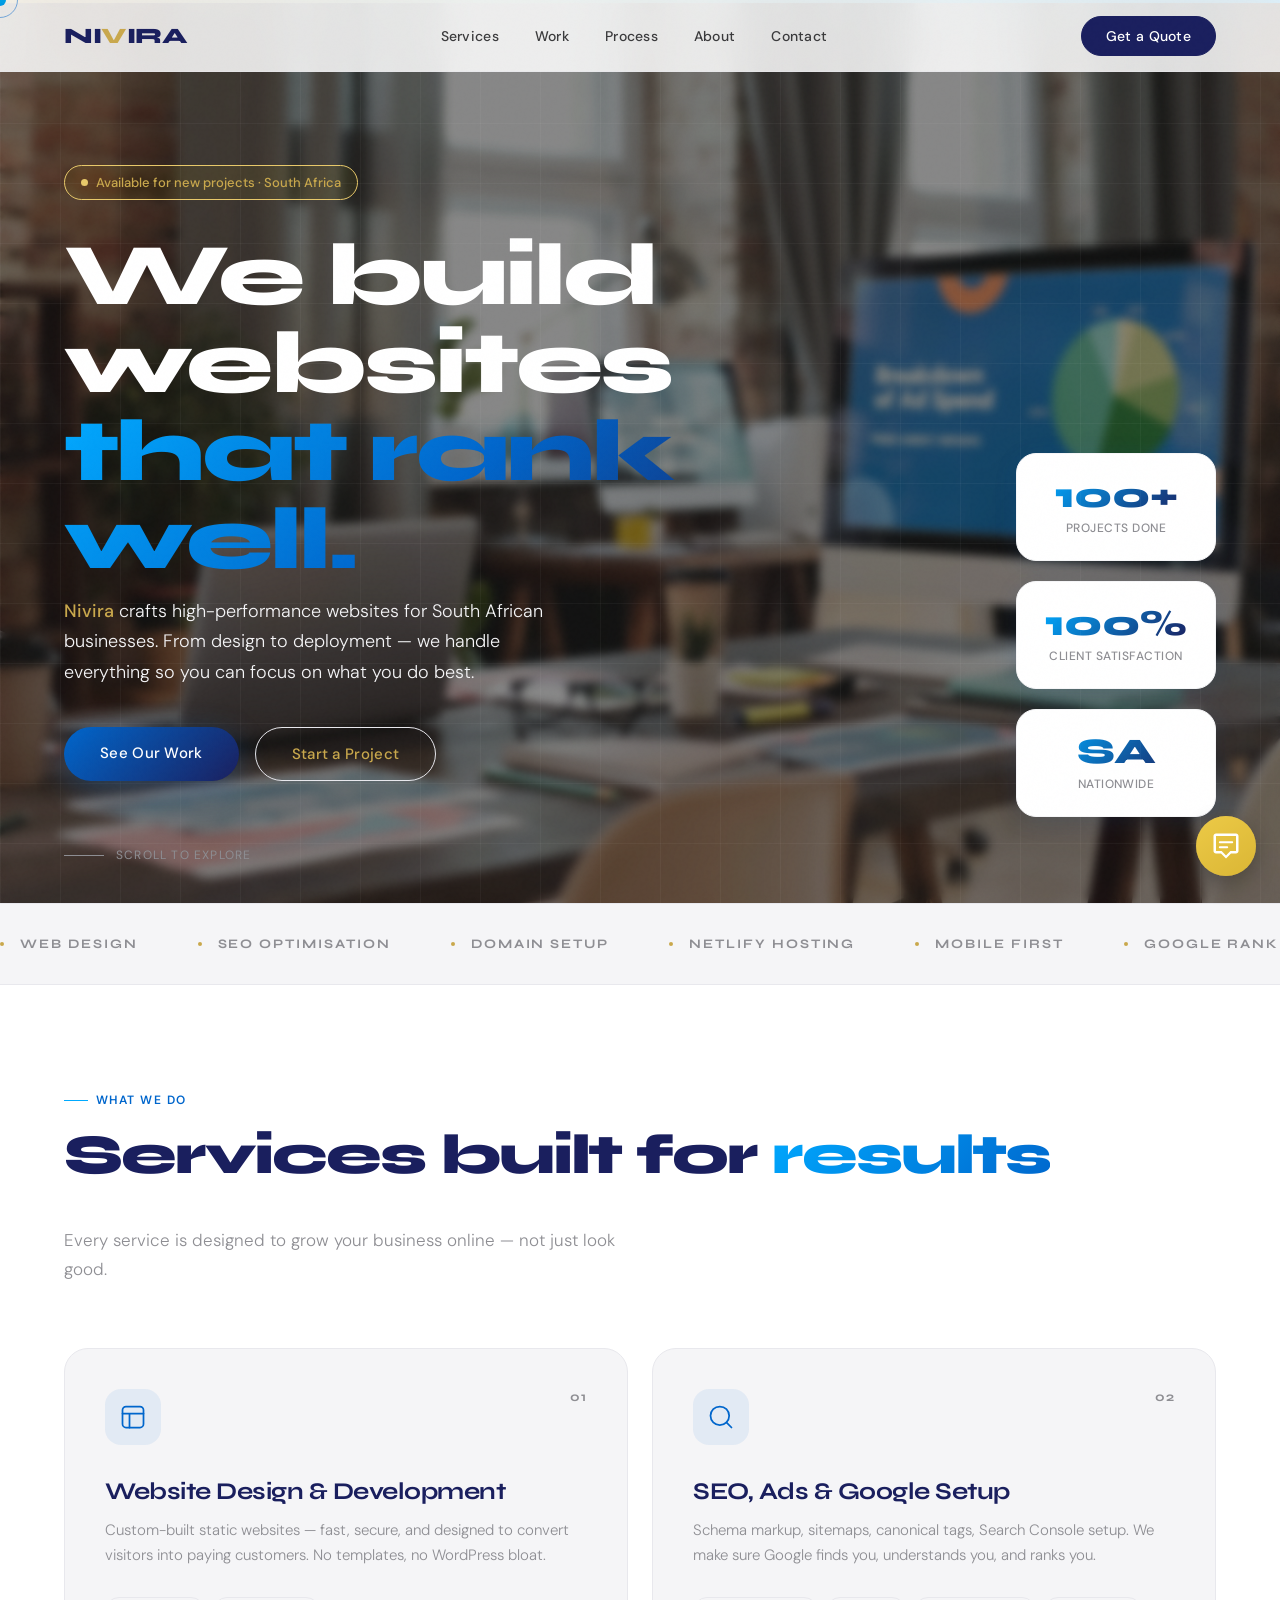
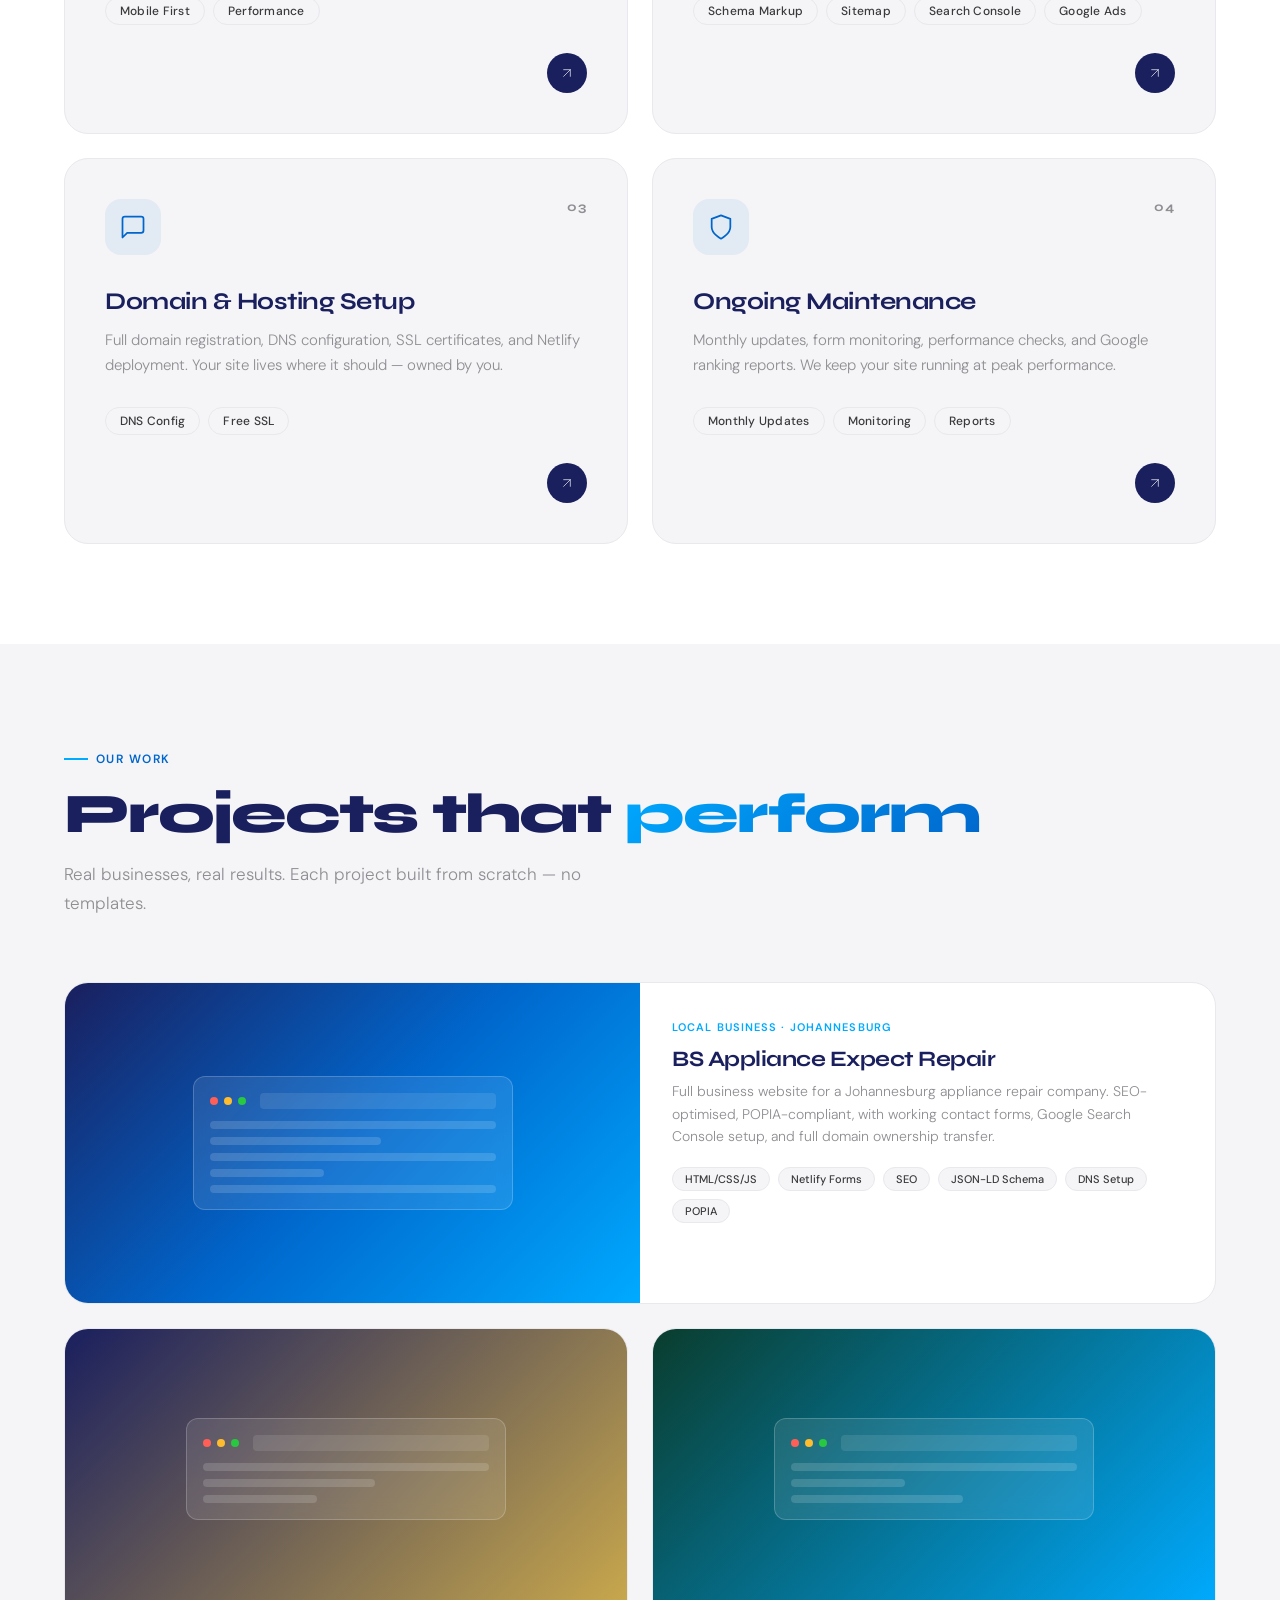
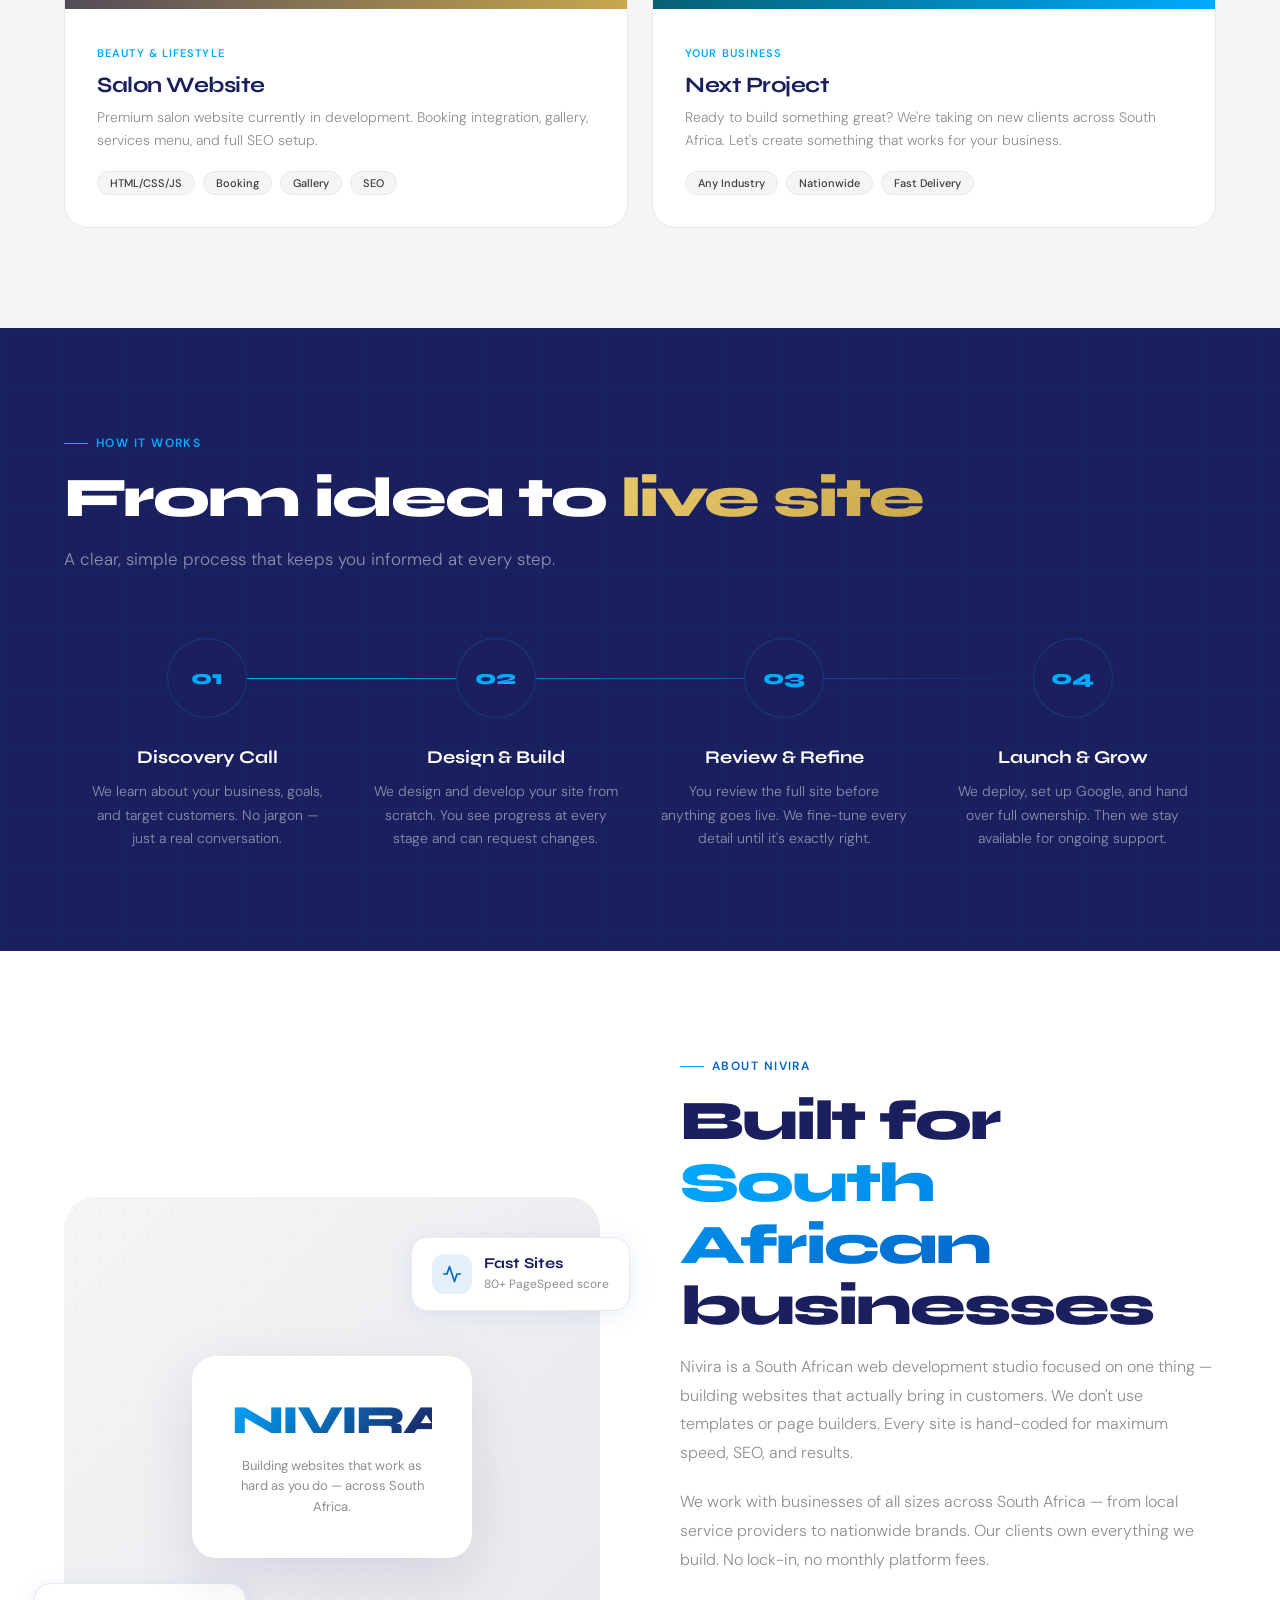
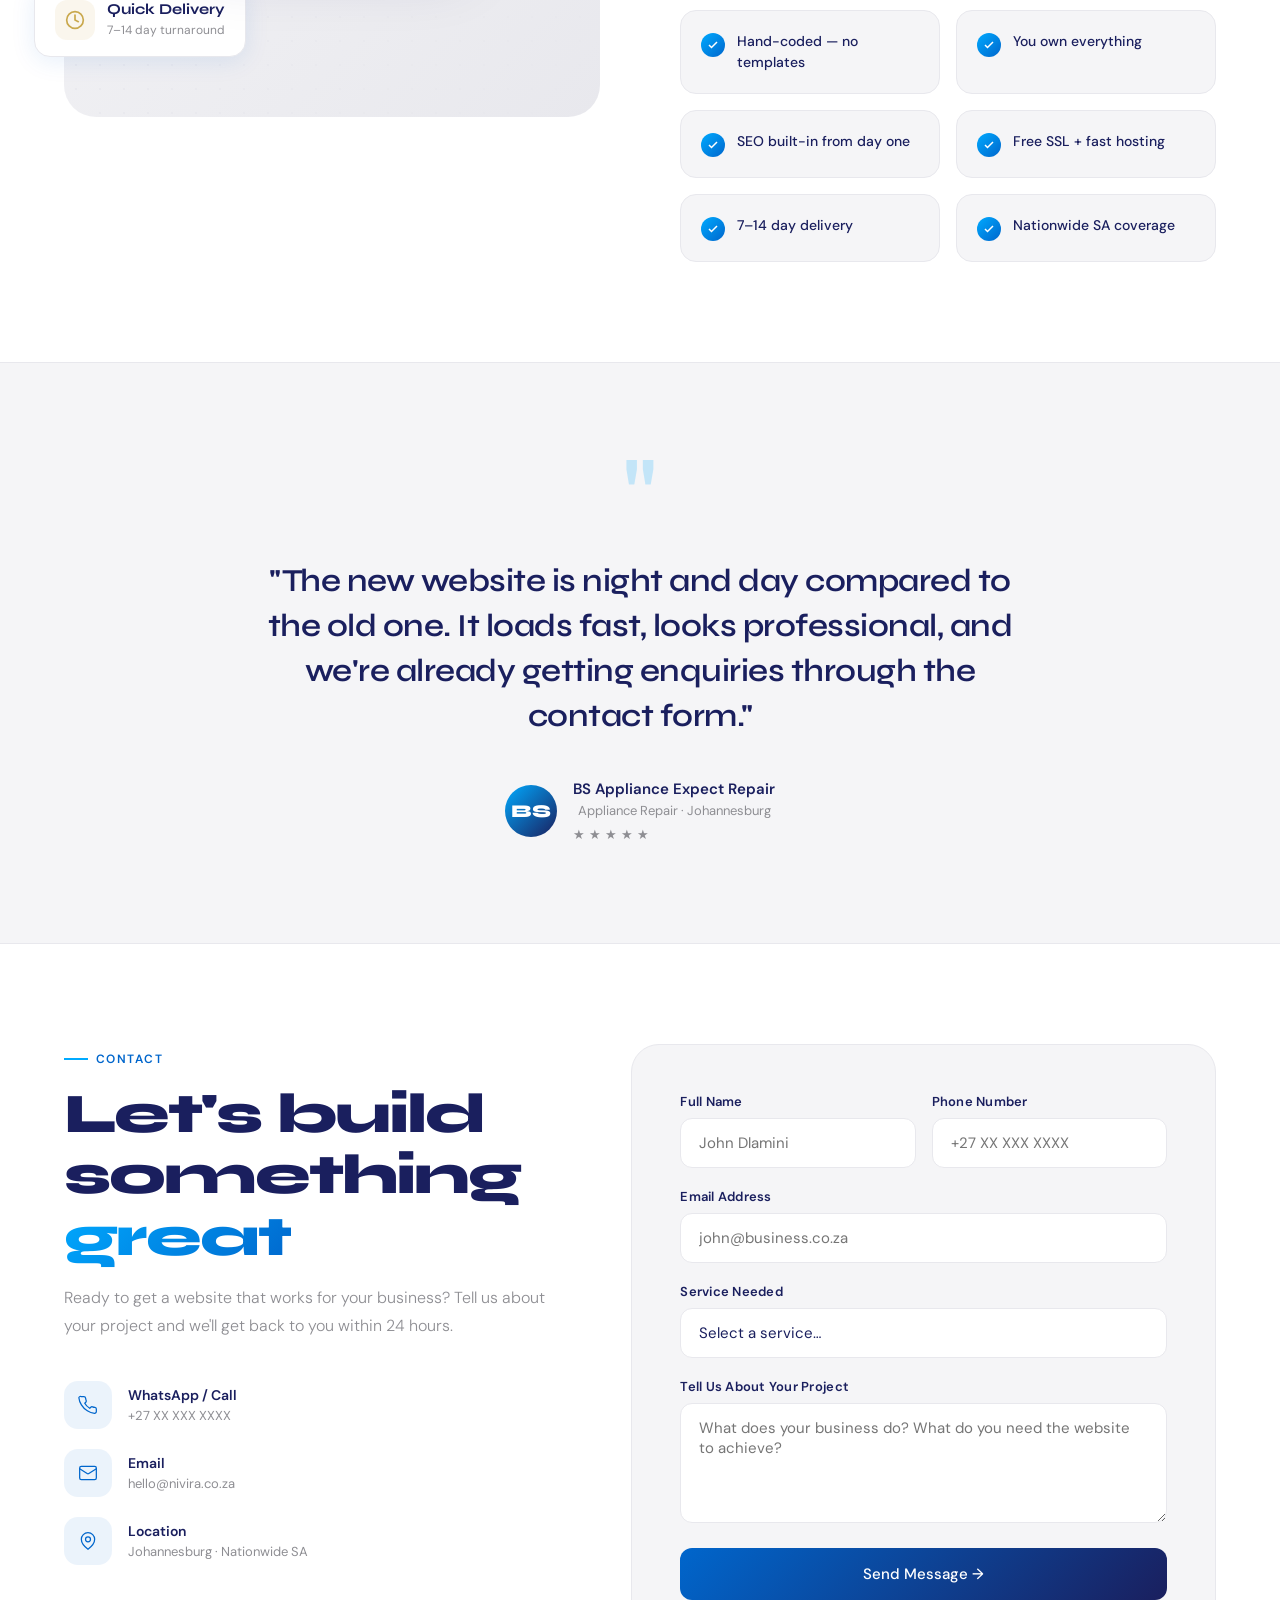
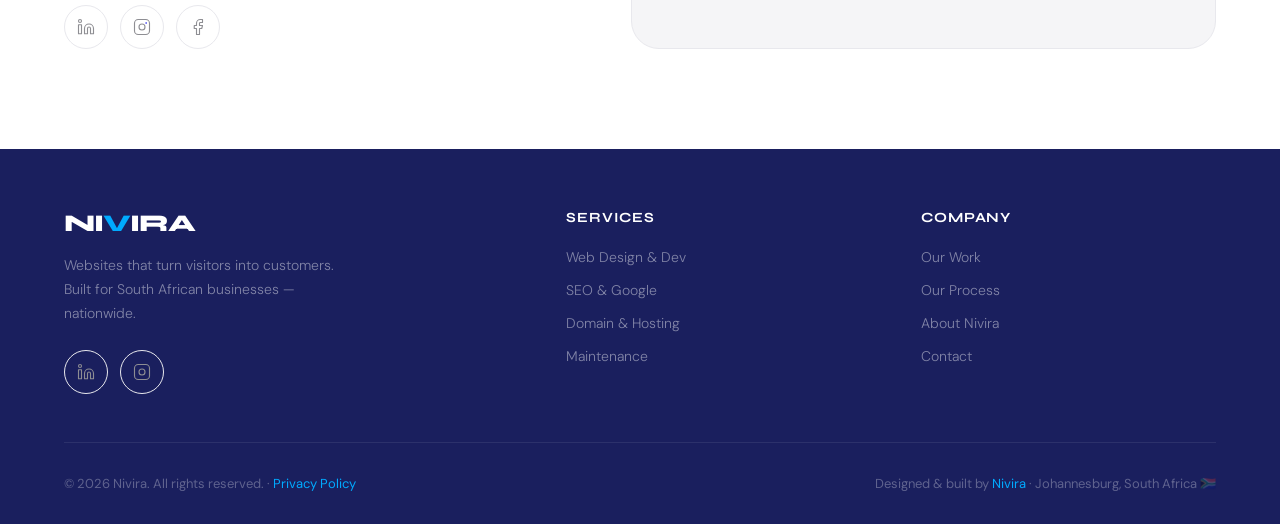
==== index.html @ 15f0e9cd "Add files via upload" ====
<!DOCTYPE html>
<html lang="en">
<head>
<meta charset="UTF-8">
<meta name="viewport" content="width=device-width, initial-scale=1.0">
<title>Nivira | Websites That Turn Visitors into Customers</title>
<meta name="description" content="Nivira builds high-performance websites for South African businesses. SEO, hosting, design and development nationwide.">
<link rel="preconnect" href="https://fonts.googleapis.com">
<link rel="preconnect" href="https://fonts.gstatic.com" crossorigin>
<link href="https://fonts.googleapis.com/css2?family=Syne:wght@400;500;600;700;800&family=DM+Sans:ital,opsz,wght@0,9..40,300;0,9..40,400;0,9..40,500;1,9..40,300&display=swap" rel="stylesheet">
<link rel="stylesheet" href="style.css">
</head>
<body>

<!-- Custom Cursor -->
<div class="cursor" id="cursor"></div>
<div class="cursor-ring" id="cursorRing"></div>

<!-- Gold bar top -->
<div class="gold-bar"></div>

<!-- NAV -->
<nav id="navbar">
  <a href="#" class="nav-logo">NI<span>V</span>IRA</a>
  <ul class="nav-links" id="navLinks">
    <li><a href="#services">Services</a></li>
    <li><a href="#work">Work</a></li>
    <li><a href="#process">Process</a></li>
    <li><a href="#about">About</a></li>
    <li><a href="#contact">Contact</a></li>
  </ul>
  <a href="#contact" class="nav-cta">Get a Quote</a>
  <button class="hamburger" id="hamburger" aria-label="Menu">
    <span></span><span></span><span></span>
  </button>
</nav>

<!-- HERO -->
<section class="hero" id="home">
  <div class="hero-bg">
    <div class="hero-grid"></div>
    <div class="hero-orb orb1"></div>
    <div class="hero-orb orb2"></div>
    <div class="hero-orb orb3"></div>
  </div>
   <!-- Video Background -->
  <div class="hero-video">
    <video autoplay muted loop playsinline poster="images/pexels-mikael-blomkvist-6476580.jpg">
      <source src="images/6561186-uhd_3840_2160_25fps.mp4" type="video/mp4">
      <!-- Fallback image if video fails -->
      <img src="images/pexels-mikael-blomkvist-6476580.jpg" alt="Coding setup">
    </video>
    <div class="hero-overlay"></div>
  </div>
  
  <div class="hero-content">
    <div class="hero-badge">
      <span class="badge-dot"></span>
      Available for new projects · South Africa
    </div>
    <h1>
      We build websites
      <span class="line2" id="swapText">that convert.</span>
    </h1>
    <p>
      <strong>Nivira</strong> crafts high-performance websites for South African businesses.
      From design to deployment — we handle everything so you can focus on what you do best.
    </p>
    <div class="hero-btns">
      <a href="#work" class="btn-primary"><span>See Our Work</span></a>
      <a href="#contact" class="btn-outline">Start a Project</a>
    </div>
  </div>
  <div class="hero-stats">
    <div class="stat-card reveal">
      <div class="stat-num" data-target="100">0</div>
      <div class="stat-label">Projects Done</div>
    </div>
    <div class="stat-card reveal reveal-delay-1">
      <div class="stat-num" data-target="100">0%</div>
      <div class="stat-label">Client Satisfaction</div>
    </div>
    <div class="stat-card reveal reveal-delay-2">
      <div class="stat-num">SA</div>
      <div class="stat-label">Nationwide</div>
    </div>
  </div>
  <div class="scroll-indicator">
    <div class="scroll-line"></div>
    Scroll to explore
  </div>
</section>

<!-- MARQUEE -->
<div class="marquee-section">
  <div class="marquee-track" id="marqueeTrack">
    <div class="marquee-item"><span class="dot"></span> Web Design</div>
    <div class="marquee-item"><span class="dot"></span> SEO Optimisation</div>
    <div class="marquee-item"><span class="dot"></span> Domain Setup</div>
    <div class="marquee-item"><span class="dot"></span> Netlify Hosting</div>
    <div class="marquee-item"><span class="dot"></span> Mobile First</div>
    <div class="marquee-item"><span class="dot"></span> Google Rankings</div>
    <div class="marquee-item"><span class="dot"></span> Fast Delivery</div>
    <div class="marquee-item"><span class="dot"></span> Ongoing Support</div>
    <div class="marquee-item"><span class="dot"></span> Web Design</div>
    <div class="marquee-item"><span class="dot"></span> SEO Optimisation</div>
    <div class="marquee-item"><span class="dot"></span> Domain Setup</div>
    <div class="marquee-item"><span class="dot"></span> Netlify Hosting</div>
    <div class="marquee-item"><span class="dot"></span> Mobile First</div>
    <div class="marquee-item"><span class="dot"></span> Google Rankings</div>
    <div class="marquee-item"><span class="dot"></span> Fast Delivery</div>
    <div class="marquee-item"><span class="dot"></span> Ongoing Support</div>
  </div>
</div>

<!-- SERVICES -->
<section class="services" id="services">
  <div class="services-header">
    <div>
      <div class="section-label reveal">What We Do</div>
      <h2 class="section-title reveal reveal-delay-1">Services built for <span>results</span></h2>
    </div>
    <p class="section-sub reveal reveal-delay-2">Every service is designed to grow your business online — not just look good.</p>
  </div>
  <div class="services-grid">

    <div class="service-card reveal">
      <div class="service-card-inner">
        <div class="service-top">
          <div class="service-icon-wrap">
            <svg viewBox="0 0 24 24" fill="none" stroke="#0066cc" stroke-width="1.5" stroke-linecap="round" stroke-linejoin="round">
              <rect x="3" y="3" width="18" height="18" rx="3"/><path d="M3 9h18M9 21V9"/>
            </svg>
          </div>
          <span class="service-num">01</span>
        </div>
        <div class="service-title">Website Design & Development</div>
        <div class="service-desc">Custom-built static websites — fast, secure, and designed to convert visitors into paying customers. No templates, no WordPress bloat.</div>
        <div class="service-tags">
          <span>Mobile First</span><span>Performance</span>
        </div>
        <div class="service-arrow">
          <svg viewBox="0 0 24 24" fill="none" stroke-linecap="round" stroke-linejoin="round"><path d="M7 17L17 7M7 7h10v10"/></svg>
        </div>
      </div>
    </div>

    <div class="service-card reveal reveal-delay-1">
      <div class="service-card-inner">
        <div class="service-top">
          <div class="service-icon-wrap">
            <svg viewBox="0 0 24 24" fill="none" stroke="#0066cc" stroke-width="1.5" stroke-linecap="round" stroke-linejoin="round">
              <circle cx="11" cy="11" r="8"/><path d="m21 21-4.35-4.35"/>
            </svg>
          </div>
          <span class="service-num">02</span>
        </div>
        <div class="service-title">SEO, Ads & Google Setup</div>
        <div class="service-desc">Schema markup, sitemaps, canonical tags, Search Console setup. We make sure Google finds you, understands you, and ranks you.</div>
        <div class="service-tags">
          <span>Schema Markup</span><span>Sitemap</span><span>Search Console</span><span>Google Ads</span>
        </div>
        <div class="service-arrow">
          <svg viewBox="0 0 24 24" fill="none" stroke-linecap="round" stroke-linejoin="round"><path d="M7 17L17 7M7 7h10v10"/></svg>
        </div>
      </div>
    </div>

    <div class="service-card reveal reveal-delay-2">
      <div class="service-card-inner">
        <div class="service-top">
          <div class="service-icon-wrap">
            <svg viewBox="0 0 24 24" fill="none" stroke="#0066cc" stroke-width="1.5" stroke-linecap="round" stroke-linejoin="round">
              <path d="M21 15a2 2 0 0 1-2 2H7l-4 4V5a2 2 0 0 1 2-2h14a2 2 0 0 1 2 2z"/>
            </svg>
          </div>
          <span class="service-num">03</span>
        </div>
        <div class="service-title">Domain & Hosting Setup</div>
        <div class="service-desc">Full domain registration, DNS configuration, SSL certificates, and Netlify deployment. Your site lives where it should — owned by you.</div>
        <div class="service-tags">
          <span>DNS Config</span><span>Free SSL</span>
        </div>
        <div class="service-arrow">
          <svg viewBox="0 0 24 24" fill="none" stroke-linecap="round" stroke-linejoin="round"><path d="M7 17L17 7M7 7h10v10"/></svg>
        </div>
      </div>
    </div>

    <div class="service-card reveal reveal-delay-3">
      <div class="service-card-inner">
        <div class="service-top">
          <div class="service-icon-wrap">
            <svg viewBox="0 0 24 24" fill="none" stroke="#0066cc" stroke-width="1.5" stroke-linecap="round" stroke-linejoin="round">
              <path d="M12 22s8-4 8-10V5l-8-3-8 3v7c0 6 8 10 8 10z"/>
            </svg>
          </div>
          <span class="service-num">04</span>
        </div>
        <div class="service-title">Ongoing Maintenance</div>
        <div class="service-desc">Monthly updates, form monitoring, performance checks, and Google ranking reports. We keep your site running at peak performance.</div>
        <div class="service-tags">
          <span>Monthly Updates</span><span>Monitoring</span><span>Reports</span>
        </div>
        <div class="service-arrow">
          <svg viewBox="0 0 24 24" fill="none" stroke-linecap="round" stroke-linejoin="round"><path d="M7 17L17 7M7 7h10v10"/></svg>
        </div>
      </div>
    </div>

  </div>
</section>

<!-- WORK -->
<section class="work" id="work">
  <div class="work-header">
    <div class="section-label reveal">Our Work</div>
    <h2 class="section-title reveal reveal-delay-1">Projects that <span>perform</span></h2>
    <p class="section-sub reveal reveal-delay-2">Real businesses, real results. Each project built from scratch — no templates.</p>
  </div>
  <div class="projects-grid">

    <div class="project-card featured reveal">
      <div class="project-img">
        <div class="project-mockup">
          <div class="mockup-bar">
            <div class="mockup-dot"></div>
            <div class="mockup-dot"></div>
            <div class="mockup-dot"></div>
            <div class="mockup-url"></div>
          </div>
          <div class="mockup-lines">
            <div class="mockup-line"></div>
            <div class="mockup-line short"></div>
            <div class="mockup-line"></div>
            <div class="mockup-line shorter"></div>
            <div class="mockup-line"></div>
          </div>
        </div>
        <div class="project-overlay">
          <a href="https://www.bsapplianceexpectrepairs.co.za" target="_blank" class="overlay-link">
            View Live Site →
          </a>
        </div>
      </div>
      <div class="project-info">
        <div class="project-tag">Local Business · Johannesburg</div>
        <div class="project-title">BS Appliance Expect Repair</div>
        <div class="project-desc">Full business website for a Johannesburg appliance repair company. SEO-optimised, POPIA-compliant, with working contact forms, Google Search Console setup, and full domain ownership transfer.</div>
        <div class="project-tech">
          <span class="tech-tag">HTML/CSS/JS</span>
          <span class="tech-tag">Netlify Forms</span>
          <span class="tech-tag">SEO</span>
          <span class="tech-tag">JSON-LD Schema</span>
          <span class="tech-tag">DNS Setup</span>
          <span class="tech-tag">POPIA</span>
        </div>
      </div>
    </div>

    <div class="project-card reveal reveal-delay-1">
      <div class="project-img" style="background:linear-gradient(135deg,#1a1f5e 0%,#c9a84c 100%);">
        <div class="project-mockup">
          <div class="mockup-bar">
            <div class="mockup-dot"></div><div class="mockup-dot"></div><div class="mockup-dot"></div>
            <div class="mockup-url"></div>
          </div>
          <div class="mockup-lines">
            <div class="mockup-line"></div>
            <div class="mockup-line short"></div>
            <div class="mockup-line shorter"></div>
          </div>
        </div>
        <div class="project-overlay">
          <a href="#contact" class="overlay-link">Coming Soon →</a>
        </div>
      </div>
      <div class="project-info">
        <div class="project-tag">Beauty & Lifestyle</div>
        <div class="project-title">Salon Website</div>
        <div class="project-desc">Premium salon website currently in development. Booking integration, gallery, services menu, and full SEO setup.</div>
        <div class="project-tech">
          <span class="tech-tag">HTML/CSS/JS</span>
          <span class="tech-tag">Booking</span>
          <span class="tech-tag">Gallery</span>
          <span class="tech-tag">SEO</span>
        </div>
      </div>
    </div>

    <div class="project-card reveal reveal-delay-2">
      <div class="project-img" style="background:linear-gradient(135deg,#0a3d2e 0%,#00aaff 100%);">
        <div class="project-mockup">
          <div class="mockup-bar">
            <div class="mockup-dot"></div><div class="mockup-dot"></div><div class="mockup-dot"></div>
            <div class="mockup-url"></div>
          </div>
          <div class="mockup-lines">
            <div class="mockup-line"></div>
            <div class="mockup-line shorter"></div>
            <div class="mockup-line short"></div>
          </div>
        </div>
        <div class="project-overlay">
          <a href="#contact" class="overlay-link">Your Project Here →</a>
        </div>
      </div>
      <div class="project-info">
        <div class="project-tag">Your Business</div>
        <div class="project-title">Next Project</div>
        <div class="project-desc">Ready to build something great? We're taking on new clients across South Africa. Let's create something that works for your business.</div>
        <div class="project-tech">
          <span class="tech-tag">Any Industry</span>
          <span class="tech-tag">Nationwide</span>
          <span class="tech-tag">Fast Delivery</span>
        </div>
      </div>
    </div>

  </div>
</section>

<!-- PROCESS -->
<section class="process" id="process">
  <div class="process-header">
    <div class="section-label reveal">How It Works</div>
    <h2 class="section-title reveal reveal-delay-1">From idea to <span>live site</span></h2>
    <p class="section-sub reveal reveal-delay-2">A clear, simple process that keeps you informed at every step.</p>
  </div>
  <div class="process-steps">
    <div class="step reveal">
      <div class="step-num-wrap"><div class="step-num">01</div></div>
      <div class="step-title">Discovery Call</div>
      <div class="step-desc">We learn about your business, goals, and target customers. No jargon — just a real conversation.</div>
    </div>
    <div class="step reveal reveal-delay-1">
      <div class="step-num-wrap"><div class="step-num">02</div></div>
      <div class="step-title">Design & Build</div>
      <div class="step-desc">We design and develop your site from scratch. You see progress at every stage and can request changes.</div>
    </div>
    <div class="step reveal reveal-delay-2">
      <div class="step-num-wrap"><div class="step-num">03</div></div>
      <div class="step-title">Review & Refine</div>
      <div class="step-desc">You review the full site before anything goes live. We fine-tune every detail until it's exactly right.</div>
    </div>
    <div class="step reveal reveal-delay-3">
      <div class="step-num-wrap"><div class="step-num">04</div></div>
      <div class="step-title">Launch & Grow</div>
      <div class="step-desc">We deploy, set up Google, and hand over full ownership. Then we stay available for ongoing support.</div>
    </div>
  </div>
</section>

<!-- ABOUT -->
<section class="about" id="about">
  <div class="about-grid">
    <div class="about-visual reveal">
      <div class="about-img-wrap">
        <div class="about-pattern"></div>
        <div class="about-center-card">
          <div class="about-logo-display">NI<span style="color:var(--cyan)">V</span>IRA</div>
          <p>Building websites that work as hard as you do — across South Africa.</p>
        </div>
      </div>
      <div class="about-float-badge badge-top">
        <div class="badge-icon blue">
          <svg width="20" height="20" viewBox="0 0 24 24" fill="none" stroke="#0066cc" stroke-width="2" stroke-linecap="round" stroke-linejoin="round"><polyline points="22 12 18 12 15 21 9 3 6 12 2 12"/></svg>
        </div>
        <div class="badge-text">
          <strong>Fast Sites</strong>
          <span>80+ PageSpeed score</span>
        </div>
      </div>
      <div class="about-float-badge badge-bottom">
        <div class="badge-icon gold">
          <svg width="20" height="20" viewBox="0 0 24 24" fill="none" stroke="#c9a84c" stroke-width="2" stroke-linecap="round" stroke-linejoin="round"><circle cx="12" cy="12" r="10"/><polyline points="12 6 12 12 16 14"/></svg>
        </div>
        <div class="badge-text">
          <strong>Quick Delivery</strong>
          <span>7–14 day turnaround</span>
        </div>
      </div>
    </div>
    <div class="about-content">
      <div class="section-label reveal">About Nivira</div>
      <h2 class="section-title reveal reveal-delay-1">Built for <span>South African</span> businesses</h2>
      <p class="reveal reveal-delay-2">Nivira is a South African web development studio focused on one thing — building websites that actually bring in customers. We don't use templates or page builders. Every site is hand-coded for maximum speed, SEO, and results.</p>
      <p class="reveal reveal-delay-2">We work with businesses of all sizes across South Africa — from local service providers to nationwide brands. Our clients own everything we build. No lock-in, no monthly platform fees.</p>
      <div class="about-values reveal reveal-delay-3">
        <div class="value-item">
          <div class="value-check"><svg viewBox="0 0 24 24" fill="none"><polyline points="20 6 9 17 4 12"/></svg></div>
          <div class="value-text">Hand-coded — no templates</div>
        </div>
        <div class="value-item">
          <div class="value-check"><svg viewBox="0 0 24 24" fill="none"><polyline points="20 6 9 17 4 12"/></svg></div>
          <div class="value-text">You own everything</div>
        </div>
        <div class="value-item">
          <div class="value-check"><svg viewBox="0 0 24 24" fill="none"><polyline points="20 6 9 17 4 12"/></svg></div>
          <div class="value-text">SEO built-in from day one</div>
        </div>
        <div class="value-item">
          <div class="value-check"><svg viewBox="0 0 24 24" fill="none"><polyline points="20 6 9 17 4 12"/></svg></div>
          <div class="value-text">Free SSL + fast hosting</div>
        </div>
        <div class="value-item">
          <div class="value-check"><svg viewBox="0 0 24 24" fill="none"><polyline points="20 6 9 17 4 12"/></svg></div>
          <div class="value-text">7–14 day delivery</div>
        </div>
        <div class="value-item">
          <div class="value-check"><svg viewBox="0 0 24 24" fill="none"><polyline points="20 6 9 17 4 12"/></svg></div>
          <div class="value-text">Nationwide SA coverage</div>
        </div>
      </div>
    </div>
  </div>
</section>

<!-- TESTIMONIAL -->
<section class="testimonial">
  <div class="testi-inner reveal">
    <span class="quote-mark">"</span>
    <p class="testi-text">"The new website is night and day compared to the old one. It loads fast, looks professional, and we're already getting enquiries through the contact form."</p>
    <div class="testi-author">
      <div class="testi-avatar">BS</div>
      <div class="testi-info">
        <strong>BS Appliance Expect Repair</strong>
        <span>Appliance Repair · Johannesburg</span>
        <div class="testi-stars">
          <span class="star">★</span><span class="star">★</span><span class="star">★</span><span class="star">★</span><span class="star">★</span>
        </div>
      </div>
    </div>
  </div>
</section>

<!-- CONTACT -->
<section class="contact" id="contact">
  <div class="contact-grid">
    <div class="contact-info">
      <div class="section-label reveal">Contact</div>
      <h2 class="section-title reveal reveal-delay-1">Let's build something <span>great</span></h2>
      <p class="reveal reveal-delay-2">Ready to get a website that works for your business? Tell us about your project and we'll get back to you within 24 hours.</p>
      <div class="contact-items reveal reveal-delay-3">
        <div class="contact-item">
          <div class="contact-icon">
            <svg viewBox="0 0 24 24" fill="none" stroke-width="1.5" stroke-linecap="round" stroke-linejoin="round"><path d="M22 16.92v3a2 2 0 0 1-2.18 2 19.79 19.79 0 0 1-8.63-3.07A19.5 19.5 0 0 1 4.11 11.9a19.79 19.79 0 0 1-3.07-8.67A2 2 0 0 1 4.11 2h3a2 2 0 0 1 2 1.72c.127.96.361 1.903.7 2.81a2 2 0 0 1-.45 2.11L8.09 9.91a16 16 0 0 0 6 6l1.27-1.27a2 2 0 0 1 2.11-.45c.907.339 1.85.573 2.81.7A2 2 0 0 1 22 16.92z"/></svg>
          </div>
          <div class="contact-item-text">
            <strong>WhatsApp / Call</strong>
            <span>+27 XX XXX XXXX</span>
          </div>
        </div>
        <div class="contact-item">
          <div class="contact-icon">
            <svg viewBox="0 0 24 24" fill="none" stroke-width="1.5" stroke-linecap="round" stroke-linejoin="round"><rect x="2" y="4" width="20" height="16" rx="2"/><path d="m22 7-8.97 5.7a1.94 1.94 0 0 1-2.06 0L2 7"/></svg>
          </div>
          <div class="contact-item-text">
            <strong>Email</strong>
            <span>hello@nivira.co.za</span>
          </div>
        </div>
        <div class="contact-item">
          <div class="contact-icon">
            <svg viewBox="0 0 24 24" fill="none" stroke-width="1.5" stroke-linecap="round" stroke-linejoin="round"><path d="M20 10c0 6-8 12-8 12s-8-6-8-12a8 8 0 0 1 16 0Z"/><circle cx="12" cy="10" r="3"/></svg>
          </div>
          <div class="contact-item-text">
            <strong>Location</strong>
            <span>Johannesburg · Nationwide SA</span>
          </div>
        </div>
      </div>
      <div class="social-row reveal reveal-delay-4">
        <a href="#" class="social-btn" aria-label="LinkedIn">
          <svg viewBox="0 0 24 24" fill="none" stroke-width="1.5" stroke-linecap="round" stroke-linejoin="round"><path d="M16 8a6 6 0 0 1 6 6v7h-4v-7a2 2 0 0 0-2-2 2 2 0 0 0-2 2v7h-4v-7a6 6 0 0 1 6-6z"/><rect x="2" y="9" width="4" height="12"/><circle cx="4" cy="4" r="2"/></svg>
        </a>
        <a href="#" class="social-btn" aria-label="Instagram">
          <svg viewBox="0 0 24 24" fill="none" stroke-width="1.5" stroke-linecap="round" stroke-linejoin="round"><rect x="2" y="2" width="20" height="20" rx="5"/><circle cx="12" cy="12" r="4"/><circle cx="17.5" cy="6.5" r="1" fill="currentColor" stroke="none"/></svg>
        </a>
        <a href="#" class="social-btn" aria-label="Facebook">
          <svg viewBox="0 0 24 24" fill="none" stroke-width="1.5" stroke-linecap="round" stroke-linejoin="round"><path d="M18 2h-3a5 5 0 0 0-5 5v3H7v4h3v8h4v-8h3l1-4h-4V7a1 1 0 0 1 1-1h3z"/></svg>
        </a>
      </div>
    </div>
    <div class="reveal reveal-delay-2">
      <div class="contact-form-wrap">
        <form id="contactForm" name="contactForm" method="POST" data-netlify="true" netlify-honeypot="bot-field" netlify>
          <input type="hidden" name="form-name" value="contactForm">
          <p style="display:none"><label>Don't fill: <input name="bot-field"></label></p>
          <div class="form-row">
            <div class="form-group">
              <label>Full Name</label>
              <input type="text" name="name" placeholder="John Dlamini" required>
            </div>
            <div class="form-group">
              <label>Phone Number</label>
              <input type="tel" name="phone" placeholder="+27 XX XXX XXXX" required>
            </div>
          </div>
          <div class="form-group">
            <label>Email Address</label>
            <input type="email" name="email" placeholder="john@business.co.za" required>
          </div>
          <div class="form-group">
            <label>Service Needed</label>
            <select name="service" required>
              <option value="" disabled selected>Select a service…</option>
              <option>Website Design & Development</option>
              <option>SEO & Google Setup</option>
              <option>Domain & Hosting Setup</option>
              <option>Ongoing Maintenance</option>
              <option>Full Package (All of the above)</option>
            </select>
          </div>
          <div class="form-group">
            <label>Tell Us About Your Project</label>
            <textarea name="message" placeholder="What does your business do? What do you need the website to achieve?" required></textarea>
          </div>
          <button type="submit" class="form-submit"><span>Send Message →</span></button>
        </form>
        <div class="form-success" id="formSuccess">
          <svg viewBox="0 0 24 24" fill="none" stroke-width="1.5" stroke-linecap="round" stroke-linejoin="round"><path d="M22 11.08V12a10 10 0 1 1-5.93-9.14"/><polyline points="22 4 12 14.01 9 11.01"/></svg>
          <h4>Message Sent!</h4>
          <p>We'll get back to you within 24 hours.</p>
        </div>
      </div>
    </div>
  </div>
</section>

<!-- FOOTER -->
<footer>
  <div class="footer-top">
    <div class="footer-brand">
      <span class="logo-text">NI<span>V</span>IRA</span>
      <p>Websites that turn visitors into customers. Built for South African businesses — nationwide.</p>
      <div class="social-row">
        <a href="#" class="social-btn" aria-label="LinkedIn">
          <svg viewBox="0 0 24 24" fill="none" stroke-width="1.5" stroke-linecap="round" stroke-linejoin="round"><path d="M16 8a6 6 0 0 1 6 6v7h-4v-7a2 2 0 0 0-2-2 2 2 0 0 0-2 2v7h-4v-7a6 6 0 0 1 6-6z"/><rect x="2" y="9" width="4" height="12"/><circle cx="4" cy="4" r="2"/></svg>
        </a>
        <a href="#" class="social-btn" aria-label="Instagram">
          <svg viewBox="0 0 24 24" fill="none" stroke-width="1.5" stroke-linecap="round" stroke-linejoin="round"><rect x="2" y="2" width="20" height="20" rx="5"/><circle cx="12" cy="12" r="4"/></svg>
        </a>
      </div>
    </div>
    <div class="footer-links">
      <h4>Services</h4>
      <ul>
        <li><a href="#services">Web Design & Dev</a></li>
        <li><a href="#services">SEO & Google</a></li>
        <li><a href="#services">Domain & Hosting</a></li>
        <li><a href="#services">Maintenance</a></li>
      </ul>
    </div>
    <div class="footer-links">
      <h4>Company</h4>
      <ul>
        <li><a href="#work">Our Work</a></li>
        <li><a href="#process">Our Process</a></li>
        <li><a href="#about">About Nivira</a></li>
        <li><a href="#contact">Contact</a></li>
      </ul>
    </div>
  </div>
  <div class="footer-bottom">
    <p>© 2026 Nivira. All rights reserved. · <a href="privacy-policy.html">Privacy Policy</a></p>
    <p>Designed & built by <a href="#">Nivira</a> · Johannesburg, South Africa 🇿🇦</p>
  </div>
</footer>

<!--WhatsApp Floating button--> 
 <!-- FLOATING CONTACT HUB (independent, clean) -->
    <div class="floating-contact-wrapper" id="floatingHub">
        <!-- Action menu: WhatsApp, Email, Call (like hamburger upward) -->
        <div class="contact-actions-menu" id="contactMenu">
            <!-- WhatsApp option -->
            <a href="https://wa.me/+27739530688?text=Hello!%20I%20need%20assistance%20please" 
               class="contact-action-btn whatsapp-item" 
               target="_blank" 
               rel="noopener noreferrer"
               id="whatsappBtn">
                <svg viewBox="0 0 24 24" width="22" height="22" fill="none">
                    <path d="M19.077 4.928C17.191 3.041 14.683 2 12.006 2 6.798 2 2.548 6.193 2.54 11.393c-.003 1.748.456 3.455 1.328 4.965L2.258 21.5l5.272-1.521c1.458.81 3.104 1.242 4.824 1.246h.004c5.202 0 9.458-4.195 9.466-9.396.004-2.51-.973-4.87-2.86-6.757l.113-.144zM12.052 19.92h-.003c-1.49 0-2.95-.403-4.216-1.163l-.302-.18-3.128.903.972-3.044-.177-.314c-.83-1.467-1.27-3.136-1.267-4.84.008-4.33 3.535-7.855 7.878-7.855 2.104 0 4.08.82 5.567 2.309 1.486 1.488 2.304 3.465 2.3 5.568-.008 4.33-3.536 7.857-7.874 7.857v-.001zm4.32-5.883c-.237-.12-1.398-.69-1.615-.77-.216-.078-.374-.12-.532.117-.158.237-.613.77-.752.928-.14.158-.278.178-.515.06-.237-.12-1.002-.37-1.91-1.182-.706-.63-1.183-1.408-1.322-1.647-.14-.238-.015-.367.105-.486.108-.108.237-.282.355-.423.118-.142.158-.237.237-.395.08-.158.04-.296-.02-.414-.06-.118-.532-1.283-.73-1.757-.192-.46-.387-.398-.532-.405-.138-.007-.296-.01-.454-.01-.158 0-.415.06-.632.296-.217.237-.83.81-.83 1.977 0 1.166.85 2.293.968 2.452.118.158 1.647 2.52 3.99 3.53 1.402.604 1.953.66 2.654.554.8-.12 1.617-.652 1.844-1.28.227-.63.227-1.17.158-1.28-.07-.112-.23-.178-.467-.298l-.023-.007z" fill="#25D366"/>
                </svg>
                <span>WhatsApp</span>
            </a>
            
            <!-- Email option -->
            <a href="mailto:bs.aerepair@gmail.com?subject=Support%20Inquiry%20via%20Contact%20Hub&body=Hi%2C%20I%27d%20like%20to%20get%20in%20touch%20regarding..." 
               class="contact-action-btn email-item" 
               id="emailBtn">
                <svg viewBox="0 0 24 24" width="22" height="22" fill="none">
                    <path d="M22 6C22 4.9 21.1 4 20 4H4C2.9 4 2 4.9 2 6V18C2 19.1 2.9 20 4 20H20C21.1 20 22 19.1 22 18V6ZM20 6L12 11L4 6H20ZM20 18H4V8L12 13L20 8V18Z" fill="#EA4335"/>
                </svg>
                <span>Email</span>
            </a>
            
            <!-- Phone Call option -->
            <a href="tel:+27739530688" 
               class="contact-action-btn call-item" 
               id="callBtn">
                <svg viewBox="0 0 24 24" width="22" height="22" fill="none">
                    <path d="M6.62 10.79C8.06 13.62 10.38 15.94 13.21 17.38L15.41 15.18C15.68 14.91 16.08 14.82 16.43 14.94C17.55 15.31 18.76 15.51 20 15.51C20.55 15.51 21 15.96 21 16.51V20C21 20.55 20.55 21 20 21C10.61 21 3 13.39 3 4C3 3.45 3.45 3 4 3H7.5C8.05 3 8.5 3.45 8.5 4C8.5 5.24 8.7 6.45 9.07 7.57C9.18 7.92 9.1 8.31 8.82 8.59L6.62 10.79Z" fill="#1e6fdf"/>
                </svg>
                <span>Call us</span>
            </a>
        </div>
        
        <!-- Main Floating Button (Contact Us trigger) -->
        <div class="main-contact-fab" id="mainFab">
            <div class="pulse-ring"></div>
            <svg viewBox="0 0 24 24" width="30" height="30" fill="white">
                <path d="M20 2H4c-1.1 0-2 .9-2 2v12c0 1.1.9 2 2 2h4l4 4 4-4h4c1.1 0 2-.9 2-2V4c0-1.1-.9-2-2-2zm0 14h-4.5L12 19.5 8.5 16H4V4h16v12z"/>
                <path d="M7 9h10M7 13h6" stroke="white" stroke-width="1.5" stroke-linecap="round"/>
            </svg>
            <span class="fab-hover-tip">Contact Us</span>
        </div>
    </div>

   
<!--End of button-->

<script src="Script.js">
</script>
</body>
</html>
---- style.css ----
:root {
  --navy:    #1a1f5e;
  --blue:    #0066cc;
  --cyan:    #00aaff;
  --white:   #ffffff;
  --offwhite:#f5f5f7;
  --grey:    #e8e8ed;
  --midgrey: #8e8e93;
  --darkgrey:#3a3a3c;
  --gold:    #c9a84c;
  --gold-lt: #e8c96a;
  --shadow:  0 4px 24px rgba(0,102,204,0.10);
  --shadow-lg: 0 20px 60px rgba(26,31,94,0.12);
}
*{margin:0;padding:0;box-sizing:border-box;}
html{scroll-behavior:smooth;}
body{
  font-family:'DM Sans',sans-serif;
  background:var(--white);
  color:var(--navy);
  overflow-x:hidden;
  cursor:none;
}

/* ── CUSTOM CURSOR ─────────────────────────────── */
.cursor{
  position:fixed;width:12px;height:12px;
  background:var(--cyan);border-radius:50%;
  pointer-events:none;z-index:99999;
  transform:translate(-50%,-50%);
  transition:transform 0.1s ease,background 0.3s ease,width 0.3s ease,height 0.3s ease;
  mix-blend-mode:multiply;
}
.cursor-ring{
  position:fixed;width:36px;height:36px;
  border:1.5px solid var(--blue);border-radius:50%;
  pointer-events:none;z-index:99998;
  transform:translate(-50%,-50%);
  transition:transform 0.18s ease,width 0.3s ease,height 0.3s ease,opacity 0.3s;
  opacity:0.5;
}
.cursor.hover{width:20px;height:20px;background:var(--gold);}
.cursor-ring.hover{width:52px;height:52px;opacity:0.25;}

/* ── NOISE GRAIN OVERLAY ───────────────────────── */
body::before{
  content:'';position:fixed;inset:0;
  background-image:url("data:image/svg+xml,%3Csvg viewBox='0 0 256 256' xmlns='http://www.w3.org/2000/svg'%3E%3Cfilter id='noise'%3E%3CfeTurbulence type='fractalNoise' baseFrequency='0.9' numOctaves='4' stitchTiles='stitch'/%3E%3C/filter%3E%3Crect width='100%25' height='100%25' filter='url(%23noise)' opacity='0.035'/%3E%3C/svg%3E");
  pointer-events:none;z-index:9999;opacity:0.4;
}

/* ── NAVBAR ────────────────────────────────────── */
nav{
  position:fixed;top:0;left:0;right:0;z-index:1000;
  padding:0 5%;height:72px;
  display:flex;align-items:center;justify-content:space-between;
  background:rgba(255,255,255,0.85);
  backdrop-filter:blur(20px);
  border-bottom:1px solid rgba(232,232,237,0.6);
  transition:all 0.4s ease;
}
nav.scrolled{
  background:rgba(255,255,255,0.96);
  box-shadow:0 2px 30px rgba(26,31,94,0.08);
}
.nav-logo{
  display:flex;align-items:center;
  font-family:'Syne',sans-serif;
  font-weight:800;font-size:22px;
  color:var(--navy);text-decoration:none;
  letter-spacing:-0.5px;
}
.nav-logo span{color:var(--gold);}
.nav-links{
  display:flex;gap:36px;list-style:none;
}
.nav-links a{
  font-size:14px;font-weight:500;
  color:var(--darkgrey);text-decoration:none;
  letter-spacing:0.02em;
  position:relative;
  transition:color 0.3s;
}
.nav-links a::after{
  content:'';position:absolute;bottom:-4px;left:0;
  width:0;height:1.5px;background:var(--cyan);
  transition:width 0.3s ease;
}
.nav-links a:hover{color:var(--navy);}
.nav-links a:hover::after{width:100%;}
.nav-cta{
  background:var(--navy);color:var(--white);
  padding:10px 24px;border-radius:100px;
  font-size:14px;font-weight:500;
  text-decoration:none;letter-spacing:0.02em;
  transition:all 0.3s ease;
  border:1.5px solid var(--navy);
}
.nav-cta:hover{
  background:transparent;color:var(--navy);
}
.hamburger{
  display:none;flex-direction:column;gap:5px;
  background:none;border:none;cursor:none;padding:4px;
}
.hamburger span{
  width:24px;height:2px;background:var(--navy);
  transition:all 0.3s ease;display:block;
}

/* ── HERO ──────────────────────────────────────── */
.hero{
  min-height:100vh;
  display:flex;align-items:center;
  padding:120px 5% 80px;
  position:relative;overflow:hidden;
  background:var(--white);
}


.hero-video {
  position: absolute;
  top: 0;
  left: 0;
  width: 100%;
  height: 100%;
  z-index: 0;
}

.hero-video video {
  width: 100%;
  height: 100%;
  object-fit: cover;
}

.hero-overlay {
  position: absolute;
  top: 0;
  left: 0;
  width: 100%;
  height: 100%;
  background: rgba(31, 31, 31, 0.534);
  backdrop-filter: blur(5px);
  z-index: 1;
}





.hero-bg{
  position:absolute;inset:0;pointer-events:none;
}
.hero-orb{
  position:absolute;border-radius:50%;filter:blur(80px);opacity:0.12;
}
.orb1{
  width:600px;height:600px;
  background:radial-gradient(circle,var(--cyan),var(--blue));
  top:-100px;right:-100px;
  animation:orbFloat 8s ease-in-out infinite;
}
.orb2{
  width:400px;height:400px;
  background:radial-gradient(circle,var(--gold),transparent);
  bottom:-50px;left:10%;
  animation:orbFloat 10s ease-in-out infinite reverse;
}
.orb3{
  width:300px;height:300px;
  background:radial-gradient(circle,var(--navy),transparent);
  top:30%;left:50%;
  animation:orbFloat 12s ease-in-out infinite;
}
@keyframes orbFloat{
  0%,100%{transform:translateY(0) scale(1);}
  50%{transform:translateY(-30px) scale(1.05);}
}

/* Grid lines background */
.hero-grid{
  position:absolute;inset:0;
  background-image:
    linear-gradient(rgba(255, 255, 255, 0.04) 1px, transparent 1px),
    linear-gradient(90deg,rgba(255, 255, 255, 0.04) 1px,transparent 1px);
  background-size:60px 60px;
  pointer-events:none;
  z-index: 1;
}

.hero-content{
  position:relative;z-index:2;
  max-width:760px;
}
.hero-badge{
  display:inline-flex;align-items:center;gap:8px;
  padding:8px 16px;
  border:1px solid var(--gold-lt);
  border-radius:100px;
  background:rgba(255, 217, 0, 0.06);
  font-size:13px;font-weight:500;
  color:var(--gold);
  margin-bottom:32px;
  opacity:0;transform:translateY(20px);
  animation:fadeUp 0.8s ease forwards 0.2s;
}
.badge-dot{
  width:7px;height:7px;border-radius:50%;
  background:var(--gold-lt);
  animation:pulse 2s infinite;
}
@keyframes pulse{
  0%,100%{opacity:1;transform:scale(1);}
  50%{opacity:0.4;transform:scale(1.4);}
}
.hero h1{
  font-family:'Syne',sans-serif;
  font-size:clamp(48px,7vw,88px);
  font-weight:800;line-height:1.0;
  letter-spacing:-3px;
  color:var(--white);
  margin-bottom:12px;
  opacity:0;transform:translateY(30px);
  animation:fadeUp 0.9s ease forwards 0.4s;
}
.hero h1 .line2{
  display:block;
  background:linear-gradient(135deg,var(--cyan) 0%,var(--blue) 50%,var(--navy) 100%);
  -webkit-background-clip:text;-webkit-text-fill-color:transparent;
  background-clip:text;
}
.hero-swap{
  display:inline-block;
  position:relative;
  color:var(--navy);
  -webkit-text-fill-color:var(--navy);
}
.hero p{
  font-size:18px;font-weight:300;
  color:var(--offwhite);line-height:1.7;
  max-width:520px;margin-bottom:40px;
  opacity:0;transform:translateY(20px);
  animation:fadeUp 0.9s ease forwards 0.7s;
}
.hero p strong{color:var(--gold);font-weight:500;}
.hero-btns{
  display:flex;gap:16px;flex-wrap:wrap;
  opacity:0;transform:translateY(20px);
  animation:fadeUp 0.9s ease forwards 0.9s;
}
.btn-primary{
  background:linear-gradient(135deg,var(--blue),var(--navy));
  color:var(--white);padding:16px 36px;
  border-radius:100px;font-size:15px;font-weight:500;
  text-decoration:none;letter-spacing:0.02em;
  transition:all 0.3s ease;
  box-shadow:0 8px 32px rgba(0,102,204,0.3);
  position:relative;overflow:hidden;
}
.btn-primary::before{
  content:'';position:absolute;inset:0;
  background:linear-gradient(135deg,var(--cyan),var(--blue));
  opacity:0;transition:opacity 0.3s;
}
.btn-primary:hover::before{opacity:1;}
.btn-primary span{position:relative;z-index:1;}
.btn-outline{
  background:transparent;
  border:1.5px solid var(--grey);
  color:var(--gold);padding:16px 36px;
  border-radius:100px;font-size:15px;font-weight:500;
  text-decoration:none;letter-spacing:0.02em;
  transition:all 0.3s ease;
}
.btn-outline:hover{
  border-color:var(--blue);color:var(--blue);
  background:rgba(0,102,204,0.04);
}
.hero-stats{
  position:absolute;right:5%;top:50%;
  transform:translateY(-50%);
  display:flex;flex-direction:column;gap:20px;
  opacity:0;animation:fadeLeft 1s ease forwards 1.2s;
}
.stat-card{
  background:var(--white);
  border:1px solid var(--offwhite);
  border-radius:20px;
  padding:24px 28px;
  text-align:center;
  box-shadow:var(--shadow);
  transition:transform 0.3s ease,box-shadow 0.3s ease;
  min-width:160px;
}
.stat-card:hover{
  transform:translateY(-4px);
  box-shadow:var(--shadow-lg);
}
.stat-num{
  font-family:'Syne',sans-serif;
  font-size:36px;font-weight:800;
  background:linear-gradient(135deg,var(--cyan),var(--navy));
  -webkit-background-clip:text;-webkit-text-fill-color:transparent;
  background-clip:text;
  line-height:1;margin-bottom:6px;
}
.stat-label{
  font-size:12px;color:var(--midgrey);
  font-weight:500;letter-spacing:0.04em;
  text-transform:uppercase;
}
.scroll-indicator{
  position:absolute;bottom:40px;left:5%;
  display:flex;align-items:center;gap:12px;
  font-size:12px;color:var(--midgrey);
  letter-spacing:0.1em;text-transform:uppercase;
  opacity:0;animation:fadeUp 1s ease forwards 1.5s;
}
.scroll-line{
  width:40px;height:1px;background:var(--midgrey);
  position:relative;overflow:hidden;
}
.scroll-line::after{
  content:'';position:absolute;
  top:0;left:-100%;width:100%;height:100%;
  background:var(--cyan);
  animation:scrollLine 2s ease-in-out infinite;
}
@keyframes scrollLine{
  0%{left:-100%;}100%{left:100%;}
}

/* ── MARQUEE ───────────────────────────────────── */
.marquee-section{
  padding:32px 0;
  border-top:1px solid var(--grey);
  border-bottom:1px solid var(--grey);
  overflow:hidden;
  background:var(--offwhite);
}
.marquee-track{
  display:flex;gap:60px;
  animation:marquee 20s linear infinite;
  width:max-content;
}
.marquee-item{
  font-family:'Syne',sans-serif;
  font-size:13px;font-weight:700;
  letter-spacing:0.15em;text-transform:uppercase;
  color:var(--midgrey);
  display:flex;align-items:center;gap:16px;
  white-space:nowrap;
}
.marquee-item .dot{
  width:4px;height:4px;border-radius:50%;
  background:var(--gold);
}
@keyframes marquee{
  from{transform:translateX(0);}
  to{transform:translateX(-50%);}
}

/* ── SECTIONS SHARED ───────────────────────────── */
section{padding:100px 5%;}
.section-label{
  display:inline-flex;align-items:center;gap:8px;
  font-size:12px;font-weight:600;letter-spacing:0.12em;
  text-transform:uppercase;color:var(--blue);
  margin-bottom:16px;
}
.section-label::before{
  content:'';width:24px;height:1.5px;background:var(--cyan);
}
h2.section-title{
  font-family:'Syne',sans-serif;
  font-size:clamp(36px,5vw,56px);
  font-weight:800;letter-spacing:-2px;
  line-height:1.1;color:var(--navy);
  margin-bottom:16px;
}
h2.section-title span{
  background:linear-gradient(135deg,var(--cyan),var(--blue));
  -webkit-background-clip:text;-webkit-text-fill-color:transparent;
  background-clip:text;
}
.section-sub{
  font-size:17px;font-weight:300;
  color:var(--midgrey);line-height:1.7;
  max-width:560px;
}
@keyframes fadeUp{
  to{opacity:1;transform:translateY(0);}
}
@keyframes fadeLeft{
  from{opacity:0;transform:translateX(30px);}
  to{opacity:1;transform:translateX(0);}
}
.reveal{
  opacity:0;transform:translateY(40px);
  transition:opacity 0.8s ease,transform 0.8s ease;
}
.reveal.visible{opacity:1;transform:translateY(0);}
.reveal-delay-1{transition-delay:0.1s;}
.reveal-delay-2{transition-delay:0.2s;}
.reveal-delay-3{transition-delay:0.3s;}
.reveal-delay-4{transition-delay:0.4s;}

/* ── SERVICES ──────────────────────────────────── */
.services{background:var(--white);}
.services-header{
  display:flex;justify-content:space-between;
  align-items:flex-end;margin-bottom:64px;
  flex-wrap:wrap;gap:24px;
}
.services-grid{
  display:grid;
  grid-template-columns:repeat(2,1fr);
  gap:24px;
}
.service-card{
  background:var(--offwhite);
  border:1px solid var(--grey);
  border-radius:24px;
  padding:40px;
  position:relative;overflow:hidden;
  transition:all 0.4s ease;
  cursor:none;
}
.service-card::before{
  content:'';position:absolute;
  inset:0;border-radius:24px;
  background:linear-gradient(135deg,var(--blue),var(--navy));
  opacity:0;transition:opacity 0.4s ease;
}
.service-card:hover::before{opacity:1;}
.service-card:hover{
  transform:translateY(-6px);
  box-shadow:0 32px 64px rgba(26,31,94,0.2);
  border-color:transparent;
}
.service-card:hover .service-num,
.service-card:hover .service-title,
.service-card:hover .service-desc,
.service-card:hover .service-tags span{
  color:rgba(255,255,255,0.9) !important;
}
.service-card:hover .service-tags span{
  border-color:rgba(255,255,255,0.2);
  background:rgba(255,255,255,0.1);
}
.service-card:hover .service-icon-wrap{
  background:rgba(255,255,255,0.15);
}
.service-card:hover .service-arrow{
  background:var(--white);color:var(--navy);
}
.service-card-inner{position:relative;z-index:1;}
.service-top{
  display:flex;justify-content:space-between;
  align-items:flex-start;margin-bottom:32px;
}
.service-icon-wrap{
  width:56px;height:56px;border-radius:16px;
  background:rgba(0,102,204,0.08);
  display:flex;align-items:center;justify-content:center;
  transition:background 0.4s;
}
.service-icon-wrap svg{width:28px;height:28px;}
.service-num{
  font-family:'Syne',sans-serif;
  font-size:13px;font-weight:700;
  color:var(--midgrey);letter-spacing:0.08em;
  transition:color 0.4s;
}
.service-title{
  font-family:'Syne',sans-serif;
  font-size:24px;font-weight:700;
  color:var(--navy);margin-bottom:12px;
  transition:color 0.4s;letter-spacing:-0.5px;
}
.service-desc{
  font-size:15px;font-weight:300;
  color:var(--midgrey);line-height:1.7;
  margin-bottom:28px;transition:color 0.4s;
}
.service-tags{
  display:flex;flex-wrap:wrap;gap:8px;
  margin-bottom:28px;
}
.service-tags span{
  font-size:12px;font-weight:500;
  padding:5px 14px;border-radius:100px;
  border:1px solid var(--grey);
  color:var(--darkgrey);
  transition:all 0.4s;
  letter-spacing:0.02em;
}
.service-arrow{
  width:40px;height:40px;border-radius:50%;
  background:var(--navy);
  display:flex;align-items:center;justify-content:center;
  transition:all 0.3s;margin-left:auto;
}
.service-arrow svg{
  width:16px;height:16px;
  stroke:var(--white);
}

/* ── WORK / PROJECTS ───────────────────────────── */
.work{background:var(--offwhite);}
.work-header{margin-bottom:64px;}
.projects-grid{
  display:grid;
  grid-template-columns:1fr 1fr;
  gap:24px;
}
.project-card{
  border-radius:24px;overflow:hidden;
  position:relative;
  background:var(--white);
  border:1px solid var(--grey);
  transition:all 0.4s ease;
  cursor:none;
}
.project-card:hover{
  transform:translateY(-8px);
  box-shadow:0 40px 80px rgba(26,31,94,0.15);
  border-color:transparent;
}
.project-card.featured{
  grid-column:1/-1;
  display:grid;grid-template-columns:1fr 1fr;
}
.project-img{
  height:280px;overflow:hidden;
  background:linear-gradient(135deg,var(--navy) 0%,var(--blue) 50%,var(--cyan) 100%);
  position:relative;display:flex;align-items:center;justify-content:center;
}
.project-card.featured .project-img{
  height:100%;min-height:320px;
}
.project-mockup{
  width:80%;max-width:320px;
  background:rgba(255,255,255,0.1);
  border:1px solid rgba(255,255,255,0.2);
  border-radius:12px;
  padding:16px;
  backdrop-filter:blur(10px);
}
.mockup-bar{
  display:flex;align-items:center;gap:6px;
  margin-bottom:12px;
}
.mockup-dot{
  width:8px;height:8px;border-radius:50%;
}
.mockup-dot:nth-child(1){background:#ff5f57;}
.mockup-dot:nth-child(2){background:#febc2e;}
.mockup-dot:nth-child(3){background:#28c840;}
.mockup-url{
  flex:1;background:rgba(255,255,255,0.1);
  border-radius:4px;height:16px;
  margin-left:8px;
}
.mockup-lines{display:flex;flex-direction:column;gap:8px;}
.mockup-line{
  height:8px;border-radius:4px;
  background:rgba(255,255,255,0.15);
}
.mockup-line.short{width:60%;}
.mockup-line.shorter{width:40%;}
.project-overlay{
  position:absolute;inset:0;
  background:linear-gradient(to top,rgba(26,31,94,0.6),transparent);
  opacity:0;transition:opacity 0.4s;
  display:flex;align-items:flex-end;padding:24px;
}
.project-card:hover .project-overlay{opacity:1;}
.overlay-link{
  display:inline-flex;align-items:center;gap:8px;
  color:var(--white);font-size:14px;font-weight:500;
  text-decoration:none;
  border:1px solid rgba(255,255,255,0.4);
  padding:10px 20px;border-radius:100px;
  backdrop-filter:blur(8px);
  transition:all 0.3s;
}
.overlay-link:hover{background:var(--white);color:var(--navy);}
.project-info{padding:32px;}
.project-tag{
  display:inline-block;
  font-size:11px;font-weight:600;
  letter-spacing:0.1em;text-transform:uppercase;
  color:var(--cyan);margin-bottom:12px;
}
.project-title{
  font-family:'Syne',sans-serif;
  font-size:22px;font-weight:700;
  color:var(--navy);margin-bottom:8px;
  letter-spacing:-0.5px;
}
.project-desc{
  font-size:14px;font-weight:300;
  color:var(--midgrey);line-height:1.6;
  margin-bottom:20px;
}
.project-tech{
  display:flex;flex-wrap:wrap;gap:8px;
}
.tech-tag{
  font-size:11px;font-weight:500;
  padding:4px 12px;border-radius:100px;
  background:var(--offwhite);border:1px solid var(--grey);
  color:var(--darkgrey);
}
.more-work{
  text-align:center;margin-top:48px;
}

/* ── PROCESS ───────────────────────────────────── */
.process{
  background:var(--navy);
  position:relative;overflow:hidden;
}
.process::before{
  content:'';position:absolute;inset:0;
  background-image:
    linear-gradient(rgba(0,170,255,0.04) 1px,transparent 1px),
    linear-gradient(90deg,rgba(0,170,255,0.04) 1px,transparent 1px);
  background-size:60px 60px;
}
.process .section-label{color:var(--cyan);}
.process .section-label::before{background:var(--cyan);}
.process h2.section-title{color:var(--white);}
.process h2.section-title span{
  background:linear-gradient(135deg,var(--gold-lt),var(--gold));
  -webkit-background-clip:text;background-clip:text;
}
.process .section-sub{color:rgba(255,255,255,0.5);}
.process-header{margin-bottom:64px;}
.process-steps{
  display:grid;grid-template-columns:repeat(4,1fr);
  gap:2px;position:relative;
}
.process-steps::before{
  content:'';position:absolute;
  top:40px;left:calc(12.5% + 20px);
  right:calc(12.5% + 20px);
  height:1px;
  background:linear-gradient(90deg,var(--cyan),var(--blue),var(--navy));
  z-index:0;
}
.step{
  position:relative;z-index:1;
  text-align:center;padding:0 20px;
}
.step-num-wrap{
  width:80px;height:80px;border-radius:50%;
  background:var(--navy);
  border:1px solid rgba(0,170,255,0.2);
  display:flex;align-items:center;justify-content:center;
  margin:0 auto 28px;
  position:relative;
  transition:all 0.3s ease;
}
.step:hover .step-num-wrap{
  background:var(--cyan);
  border-color:var(--cyan);
  box-shadow:0 0 40px rgba(0,170,255,0.4);
}
.step-num{
  font-family:'Syne',sans-serif;
  font-size:20px;font-weight:800;
  color:var(--cyan);
  transition:color 0.3s;
}
.step:hover .step-num{color:var(--navy);}
.step-title{
  font-family:'Syne',sans-serif;
  font-size:18px;font-weight:700;
  color:var(--white);margin-bottom:12px;
}
.step-desc{
  font-size:14px;font-weight:300;
  color:rgba(255,255,255,0.5);
  line-height:1.7;
}

/* ── ABOUT ─────────────────────────────────────── */
.about{background:var(--white);}
.about-grid{
  display:grid;grid-template-columns:1fr 1fr;
  gap:80px;align-items:center;
}
.about-visual{position:relative;}
.about-img-wrap{
  border-radius:32px;overflow:hidden;
  background:linear-gradient(135deg,var(--offwhite),var(--grey));
  height:520px;
  position:relative;
  display:flex;align-items:center;justify-content:center;
}
.about-pattern{
  position:absolute;inset:0;
  background-image:radial-gradient(var(--grey) 1.5px,transparent 1.5px);
  background-size:24px 24px;
  opacity:0.8;
}
.about-center-card{
  position:relative;z-index:2;
  background:var(--white);
  border-radius:24px;
  padding:40px;
  box-shadow:var(--shadow-lg);
  text-align:center;
  max-width:280px;
}
.about-logo-display{
  font-family:'Syne',sans-serif;
  font-size:40px;font-weight:800;
  background:linear-gradient(135deg,var(--cyan),var(--navy));
  -webkit-background-clip:text;-webkit-text-fill-color:transparent;
  background-clip:text;
  margin-bottom:12px;
  letter-spacing:-2px;
}
.about-center-card p{
  font-size:13px;color:var(--midgrey);
  line-height:1.6;
}
.about-float-badge{
  position:absolute;
  background:var(--white);
  border:1px solid var(--grey);
  border-radius:16px;
  padding:16px 20px;
  box-shadow:var(--shadow);
  display:flex;align-items:center;gap:12px;
}
.badge-top{top:40px;right:-30px;}
.badge-bottom{bottom:60px;left:-30px;}
.badge-icon{
  width:40px;height:40px;border-radius:12px;
  display:flex;align-items:center;justify-content:center;
  flex-shrink:0;
}
.badge-icon.blue{background:rgba(0,102,204,0.1);}
.badge-icon.gold{background:rgba(201,168,76,0.1);}
.badge-text strong{
  display:block;font-size:15px;font-weight:700;
  color:var(--navy);font-family:'Syne',sans-serif;
}
.badge-text span{font-size:12px;color:var(--midgrey);}
.about-content .section-label{margin-bottom:16px;}
.about-content p{
  font-size:16px;font-weight:300;
  color:var(--midgrey);line-height:1.8;
  margin-bottom:20px;
}
.about-values{
  display:grid;grid-template-columns:1fr 1fr;
  gap:16px;margin-top:36px;
}
.value-item{
  display:flex;align-items:flex-start;gap:12px;
  padding:20px;border-radius:16px;
  background:var(--offwhite);
  border:1px solid var(--grey);
  transition:all 0.3s ease;
}
.value-item:hover{
  background:rgba(0,102,204,0.04);
  border-color:rgba(0,102,204,0.2);
}
.value-check{
  width:24px;height:24px;border-radius:50%;
  background:linear-gradient(135deg,var(--cyan),var(--blue));
  display:flex;align-items:center;justify-content:center;
  flex-shrink:0;margin-top:2px;
}
.value-check svg{width:12px;height:12px;stroke:white;stroke-width:3;}
.value-text{
  font-size:14px;font-weight:500;color:var(--navy);
  line-height:1.5;
}

/* ── TESTIMONIAL ───────────────────────────────── */
.testimonial{
  background:var(--offwhite);
  border-top:1px solid var(--grey);
  border-bottom:1px solid var(--grey);
}
.testi-inner{
  max-width:800px;margin:0 auto;
  text-align:center;
}
.quote-mark{
  font-family:'Syne',sans-serif;
  font-size:120px;line-height:0.6;
  color:var(--cyan);opacity:0.2;
  margin-bottom:24px;
  display:block;
}
.testi-text{
  font-family:'Syne',sans-serif;
  font-size:clamp(22px,3vw,32px);
  font-weight:600;color:var(--navy);
  line-height:1.4;letter-spacing:-0.5px;
  margin-bottom:40px;
}
.testi-author{
  display:flex;align-items:center;
  justify-content:center;gap:16px;
}
.testi-avatar{
  width:52px;height:52px;border-radius:50%;
  background:linear-gradient(135deg,var(--cyan),var(--navy));
  display:flex;align-items:center;justify-content:center;
  font-family:'Syne',sans-serif;
  font-size:18px;font-weight:800;color:var(--white);
}
.testi-info strong{
  display:block;font-size:15px;
  font-weight:600;color:var(--navy);
}
.testi-info span{
  font-size:13px;color:var(--midgrey);
}
.testi-stars{
  display:flex;gap:4px;margin-top:6px;
}
.star{color:var(--gold);font-size:14px;}

/* ── CONTACT ───────────────────────────────────── */
.contact{background:var(--white);}
.contact-grid{
  display:grid;grid-template-columns:1fr 1.2fr;
  gap:80px;align-items:start;
}
.contact-info p{
  font-size:16px;font-weight:300;
  color:var(--midgrey);line-height:1.8;
  margin-bottom:40px;
}
.contact-items{
  display:flex;flex-direction:column;gap:20px;
  margin-bottom:40px;
}
.contact-item{
  display:flex;align-items:center;gap:16px;
}
.contact-icon{
  width:48px;height:48px;border-radius:14px;
  background:rgba(0,102,204,0.08);
  display:flex;align-items:center;justify-content:center;
  flex-shrink:0;transition:all 0.3s;
}
.contact-item:hover .contact-icon{
  background:var(--blue);
}
.contact-item:hover .contact-icon svg{stroke:white;}
.contact-icon svg{
  width:20px;height:20px;stroke:var(--blue);
  transition:stroke 0.3s;
}
.contact-item-text strong{
  display:block;font-size:14px;
  font-weight:600;color:var(--navy);
}
.contact-item-text span{
  font-size:13px;color:var(--midgrey);
}
.social-row{
  display:flex;gap:12px;
}
.social-btn{
  width:44px;height:44px;border-radius:50%;
  border:1.5px solid var(--grey);
  display:flex;align-items:center;justify-content:center;
  text-decoration:none;transition:all 0.3s;
}
.social-btn:hover{
  border-color:var(--blue);
  background:rgba(0,102,204,0.06);
}
.social-btn svg{
  width:18px;height:18px;stroke:var(--midgrey);
  transition:stroke 0.3s;
}
.social-btn:hover svg{stroke:var(--blue);}
.contact-form-wrap{
  background:var(--offwhite);
  border:1px solid var(--grey);
  border-radius:28px;padding:48px;
}
.form-row{display:grid;grid-template-columns:1fr 1fr;gap:16px;}
.form-group{margin-bottom:20px;}
.form-group label{
  display:block;font-size:13px;font-weight:600;
  color:var(--navy);margin-bottom:8px;
  letter-spacing:0.02em;
}
.form-group input,
.form-group select,
.form-group textarea{
  width:100%;padding:14px 18px;
  border:1.5px solid var(--grey);
  border-radius:12px;font-size:15px;
  font-family:'DM Sans',sans-serif;
  background:var(--white);color:var(--navy);
  transition:all 0.3s ease;outline:none;
  appearance:none;
}
.form-group input:focus,
.form-group select:focus,
.form-group textarea:focus{
  border-color:var(--blue);
  box-shadow:0 0 0 4px rgba(0,102,204,0.08);
}
.form-group textarea{resize:vertical;min-height:120px;}
.form-submit{
  width:100%;padding:16px;
  background:linear-gradient(135deg,var(--blue),var(--navy));
  color:var(--white);border:none;border-radius:12px;
  font-size:15px;font-weight:500;
  font-family:'DM Sans',sans-serif;
  cursor:none;transition:all 0.3s ease;
  position:relative;overflow:hidden;
}
.form-submit::before{
  content:'';position:absolute;inset:0;
  background:linear-gradient(135deg,var(--cyan),var(--blue));
  opacity:0;transition:opacity 0.3s;
}
.form-submit:hover::before{opacity:1;}
.form-submit span{position:relative;z-index:1;}
.form-success{
  display:none;text-align:center;
  padding:40px 20px;
}
.form-success svg{
  width:56px;height:56px;margin:0 auto 16px;
  stroke:var(--blue);display:block;
}
.form-success h4{
  font-family:'Syne',sans-serif;
  font-size:22px;font-weight:700;
  color:var(--navy);margin-bottom:8px;
}
.form-success p{color:var(--midgrey);font-size:15px;}

/* ── FOOTER ────────────────────────────────────── */
footer{
  background:var(--navy);
  padding:60px 5% 32px;
}
.footer-top{
  display:grid;grid-template-columns:1.5fr 1fr 1fr;
  gap:60px;padding-bottom:48px;
  border-bottom:1px solid rgba(255,255,255,0.08);
  margin-bottom:32px;
}
.footer-brand .logo-text{
  font-family:'Syne',sans-serif;
  font-size:24px;font-weight:800;
  color:var(--white);letter-spacing:-1px;
  margin-bottom:16px;display:block;
}
.footer-brand .logo-text span{color:var(--cyan);}
.footer-brand p{
  font-size:14px;font-weight:300;
  color:rgba(255,255,255,0.45);
  line-height:1.7;max-width:280px;
  margin-bottom:24px;
}
.footer-links h4{
  font-family:'Syne',sans-serif;
  font-size:14px;font-weight:700;
  color:var(--white);letter-spacing:0.06em;
  text-transform:uppercase;margin-bottom:20px;
}
.footer-links ul{list-style:none;}
.footer-links li{margin-bottom:12px;}
.footer-links a{
  font-size:14px;font-weight:300;
  color:rgba(255,255,255,0.45);
  text-decoration:none;transition:color 0.3s;
}
.footer-links a:hover{color:var(--cyan);}
.footer-bottom{
  display:flex;justify-content:space-between;
  align-items:center;flex-wrap:wrap;gap:12px;
}
.footer-bottom p{
  font-size:13px;color:rgba(255,255,255,0.3);
}
.footer-bottom a{
  color:var(--cyan);text-decoration:none;
}
.gold-bar{
  height:3px;
  background:linear-gradient(90deg,var(--gold),var(--cyan),var(--gold));
  background-size:200% 100%;
  animation:shimmer 3s linear infinite;
}
@keyframes shimmer{
  0%{background-position:200% 0;}
  100%{background-position:-200% 0;}
}

/* ── MOBILE ────────────────────────────────────── */
@media(max-width:1024px){
  .hero-stats{display:none;}
  .services-grid{grid-template-columns:1fr;}
  .projects-grid{grid-template-columns:1fr;}
  .project-card.featured{grid-template-columns:1fr;}
  .project-card.featured .project-img{height:240px;}
  .process-steps{grid-template-columns:repeat(2,1fr);gap:40px;}
  .process-steps::before{display:none;}
  .about-grid{grid-template-columns:1fr;gap:48px;}
  .contact-grid{grid-template-columns:1fr;}
}
@media(max-width:768px){
  .nav-links,.nav-cta{display:none;}
  .hamburger{display:flex;}
  .nav-links.open{
    display:flex;flex-direction:column;
    position:fixed;top:72px;left:0;right:0;
    background:rgba(255,255,255,0.97);
    backdrop-filter:blur(20px);
    padding:32px 5%;gap:0;
    border-bottom:1px solid var(--grey);
    z-index:999;
  }
  .nav-links.open li{border-bottom:1px solid var(--grey);}
  .nav-links.open a{
    display:block;padding:16px 0;
    font-size:16px;
  }
  .hero{padding:100px 5% 60px;}
  .hero h1{letter-spacing:-2px;}
  section{padding:70px 5%;}
  .services-header{flex-direction:column;align-items:flex-start;}
  .process-steps{grid-template-columns:1fr;}
  .about-float-badge{display:none;}
  .contact-form-wrap{padding:28px 24px;}
  .form-row{grid-template-columns:1fr;}
  .footer-top{grid-template-columns:1fr;gap:36px;}
  .footer-bottom{flex-direction:column;text-align:center;}
  .about-values{grid-template-columns:1fr;}
  body{cursor:auto;}
  .cursor,.cursor-ring{display:none;}
}


/* ========== FLOATING CONTACT HUB (PURE, NO LAYOUT CONFLICTS) ========== */
        /* main wrapper - fixed position, high z-index, independent stacking */
        .floating-contact-wrapper {
            position: fixed;
            bottom: 24px;
            right: 24px;
            z-index: 999999;
            display: flex;
            flex-direction: column;
            align-items: flex-end;
            pointer-events: none; /* container doesn't block clicks, but children enable */
        }

        /* menu container (WhatsApp, Email, Call) - slides up like hamburger */
        .contact-actions-menu {
            display: flex;
            flex-direction: column;
            align-items: flex-end;
            gap: 14px;
            margin-bottom: 18px;
            opacity: 0;
            visibility: hidden;
            transform: translateY(30px) scale(0.9);
            transition: opacity 0.25s cubic-bezier(0.2, 0.9, 0.4, 1.2), 
                        visibility 0.2s,
                        transform 0.28s cubic-bezier(0.18, 0.89, 0.32, 1.28);
            pointer-events: none;
        }

        /* active state: menu visible upward (like popup menu) */
        .floating-contact-wrapper.active .contact-actions-menu {
            opacity: 1;
            visibility: visible;
            transform: translateY(0) scale(1);
            pointer-events: auto;
        }

        /* individual contact cards */
        .contact-action-btn {
            display: flex;
            align-items: center;
            justify-content: center;
            gap: 12px;
            background: white;
            background: rgba(255, 255, 255, 0.98);
            backdrop-filter: blur(4px);
            border-radius: 60px;
            padding: 0 20px 0 18px;
            height: 54px;
            box-shadow: 0 12px 24px -8px rgba(0, 0, 0, 0.2), 0 0 0 1px rgba(0,0,0,0.02);
            text-decoration: none;
            font-weight: 600;
            font-size: 0.95rem;
            letter-spacing: -0.2px;
            transition: all 0.2s ease;
            font-family: inherit;
            color: #1f2f3c;
            cursor: pointer;
            min-width: 170px;
            border: none;
        }

        .contact-action-btn svg {
            width: 22px;
            height: 22px;
            flex-shrink: 0;
        }

        /* brand hover effects */
        .contact-action-btn.whatsapp-item:hover {
            background: #25D366;
            color: white;
            transform: translateX(-6px) scale(1.02);
        }
        .contact-action-btn.whatsapp-item:hover svg path {
            fill: white;
        }

        .contact-action-btn.email-item:hover {
            background: #EA4335;
            color: white;
            transform: translateX(-6px) scale(1.02);
        }
        .contact-action-btn.email-item:hover svg path {
            fill: white;
        }

        .contact-action-btn.call-item:hover {
            background: #1e6fdf;
            color: white;
            transform: translateX(-6px) scale(1.02);
        }
        .contact-action-btn.call-item:hover svg path {
            fill: white;
        }

        /* MAIN FLOATING BUTTON (green WhatsApp style) */
        .main-contact-fab {
            width: 60px;
            height: 60px;
            background: linear-gradient(145deg, #e8c96a, #c9a84c);
            border-radius: 50%;
            display: flex;
            align-items: center;
            justify-content: center;
            box-shadow: 0 8px 22px rgba(0, 0, 0, 0.25);
            cursor: pointer;
            transition: all 0.2s ease;
            border: none;
            pointer-events: auto;
            position: relative;
            z-index: 10;
        }

        .main-contact-fab:hover {
            transform: scale(1.08);
            background: var(--gold);
            box-shadow: 0 12px 26px rgba(0, 0, 0, 0.3);
        }

        .main-contact-fab svg {
            width: 30px;
            height: 30px;
            display: block;
        }

        /* tooltip on hover (optional) */
        .fab-hover-tip {
            position: absolute;
            right: 74px;
            background: var(--navy);
            color: white;
            font-size: 13px;
            font-weight: 500;
            padding: 6px 14px;
            border-radius: 40px;
            white-space: nowrap;
            opacity: 0;
            visibility: hidden;
            transition: opacity 0.2s;
            font-family: inherit;
            pointer-events: none;
            box-shadow: 0 4px 12px rgba(0,0,0,0.2);
        }

        .main-contact-fab:hover .fab-hover-tip {
            opacity: 1;
            visibility: visible;
        }

        
        /* responsive */
        @media (max-width: 550px) {
            .floating-contact-wrapper {
                bottom: 18px;
                right: 18px;
            }
            .main-contact-fab {
                width: 54px;
                height: 54px;
            }
            .main-contact-fab svg {
                width: 26px;
                height: 26px;
            }
            .contact-action-btn {
                min-width: 150px;
                height: 48px;
                padding: 0 14px 0 14px;
                font-size: 0.85rem;
            }
            .contact-action-btn svg {
                width: 20px;
                height: 20px;
            }
            .reminder-popup {
                bottom: 88px;
                right: 80px;
                padding: 8px 16px;
                font-size: 0.8rem;
                white-space: nowrap;
            }
            .fab-hover-tip {
                font-size: 11px;
                right: 64px;
            }
        }

        /* reduced motion */
        @media (prefers-reduced-motion: reduce) {
            .contact-actions-menu, .reminder-popup, .main-contact-fab {
                transition: none;
            }
            .main-contact-fab:hover {
                transform: none;
            }
        }

        /* little pulse ring on main button (subtle) */
        .pulse-ring {
            position: absolute;
            width: 100%;
            height: 100%;
            border-radius: 50%;
            background: rgba(243, 202, 19, 0.4);
            animation: softPulse 2s infinite;
            pointer-events: none;
            z-index: -1;
        }

        @keyframes softPulse {
            0% { transform: scale(1); opacity: 0.5; }
            70% { transform: scale(1.35); opacity: 0; }
            100% { transform: scale(1.5); opacity: 0; }
        }
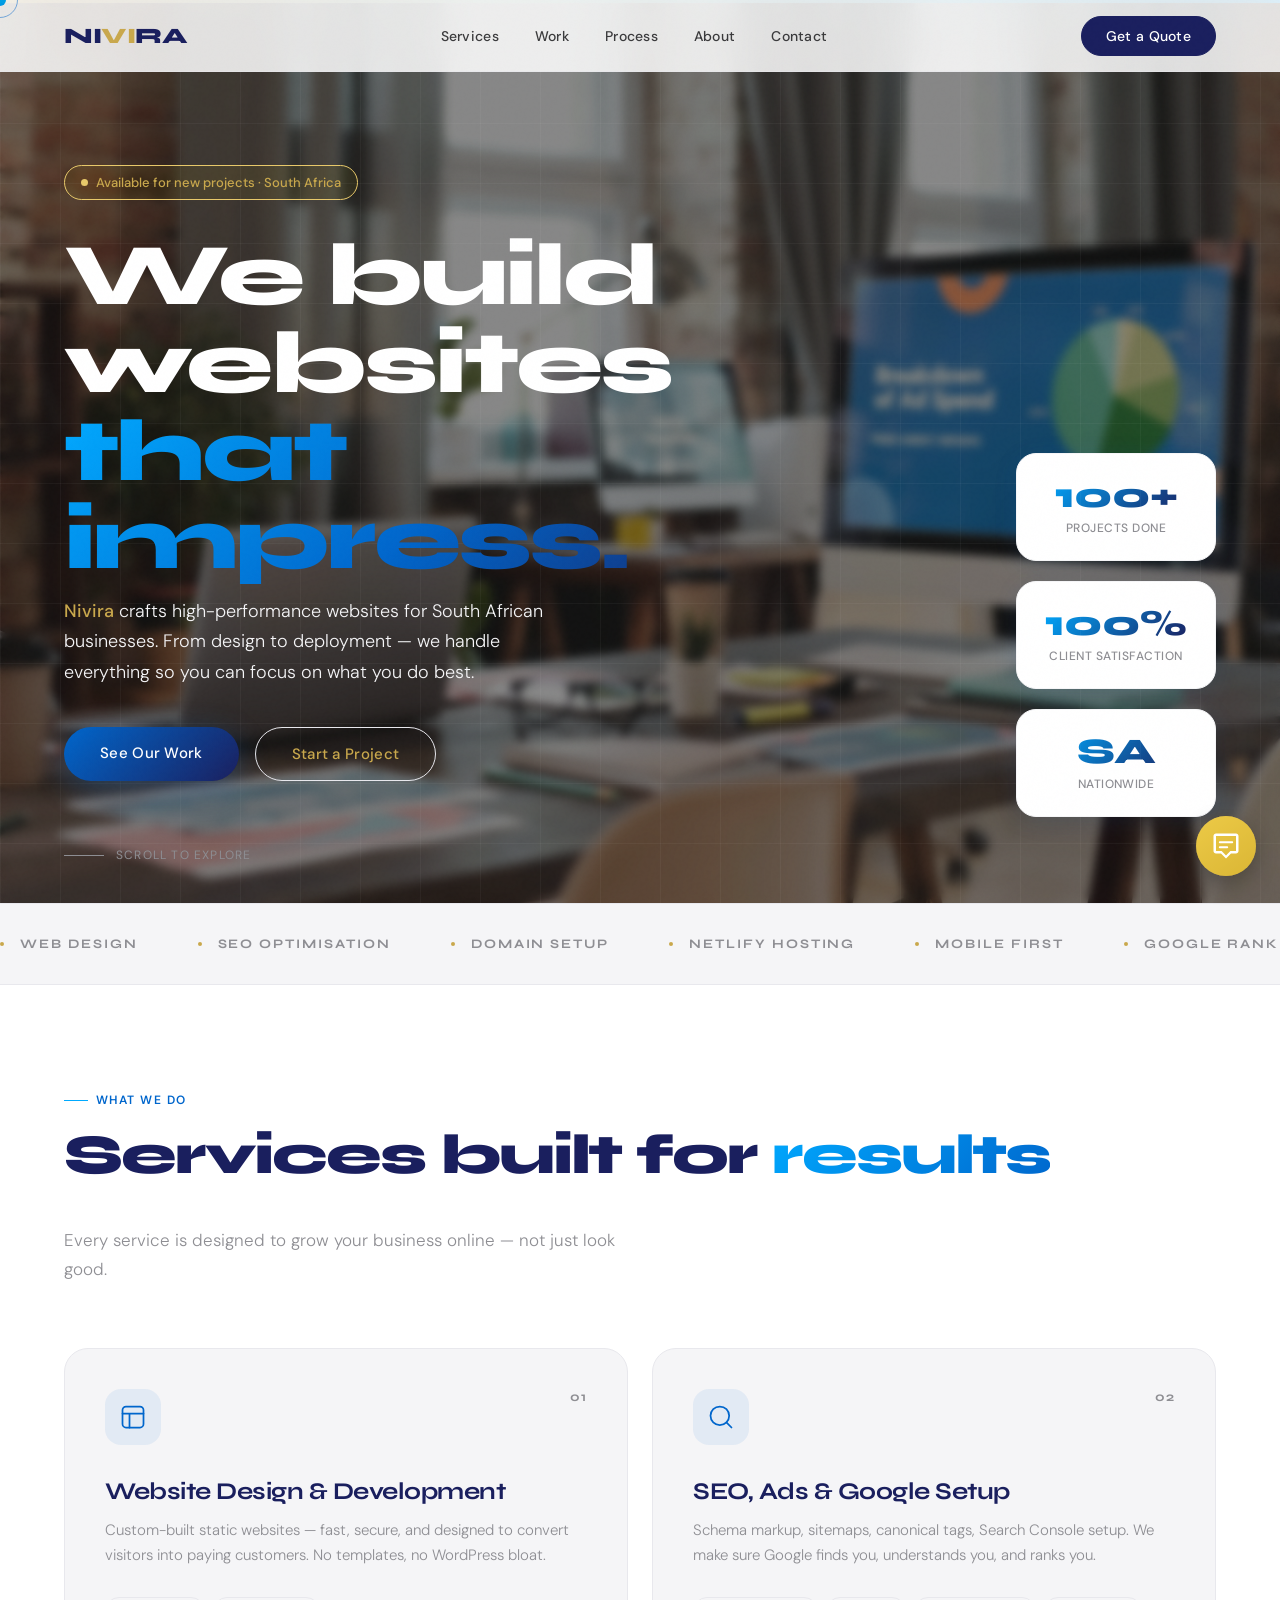
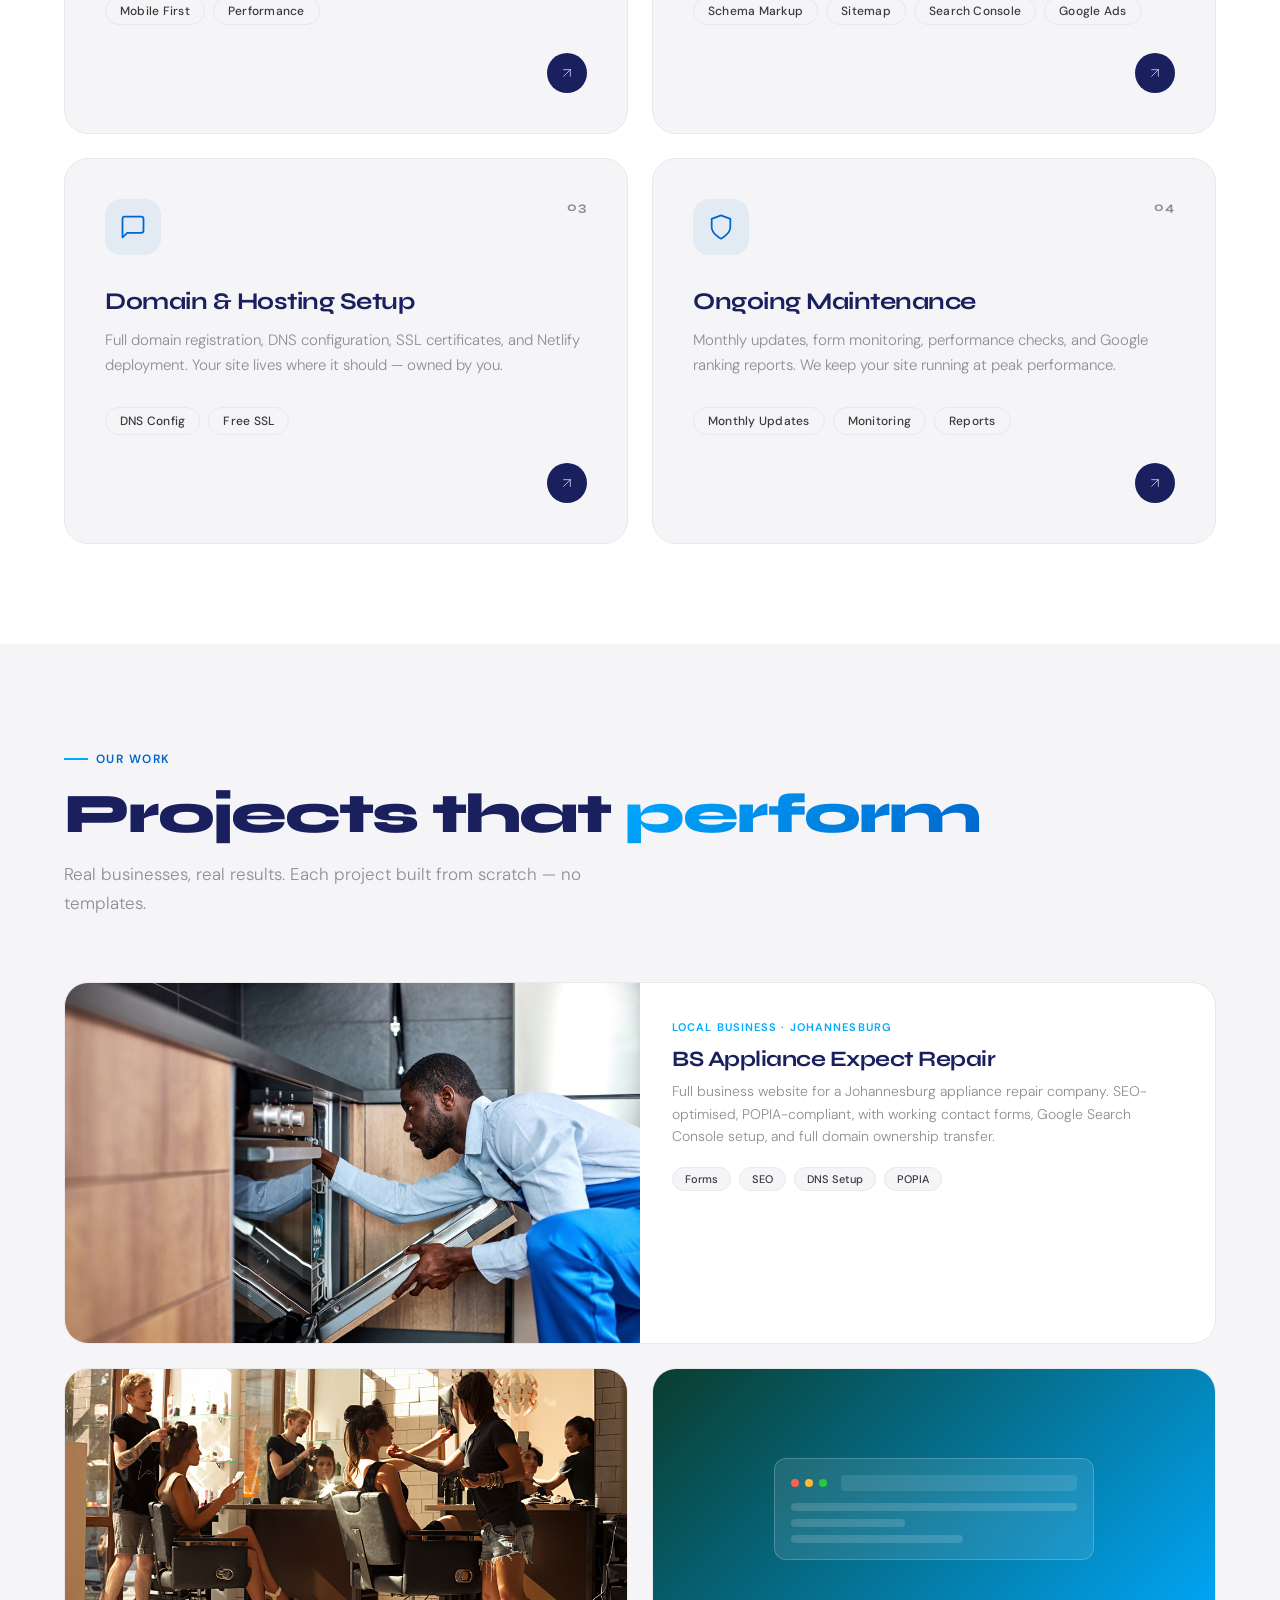
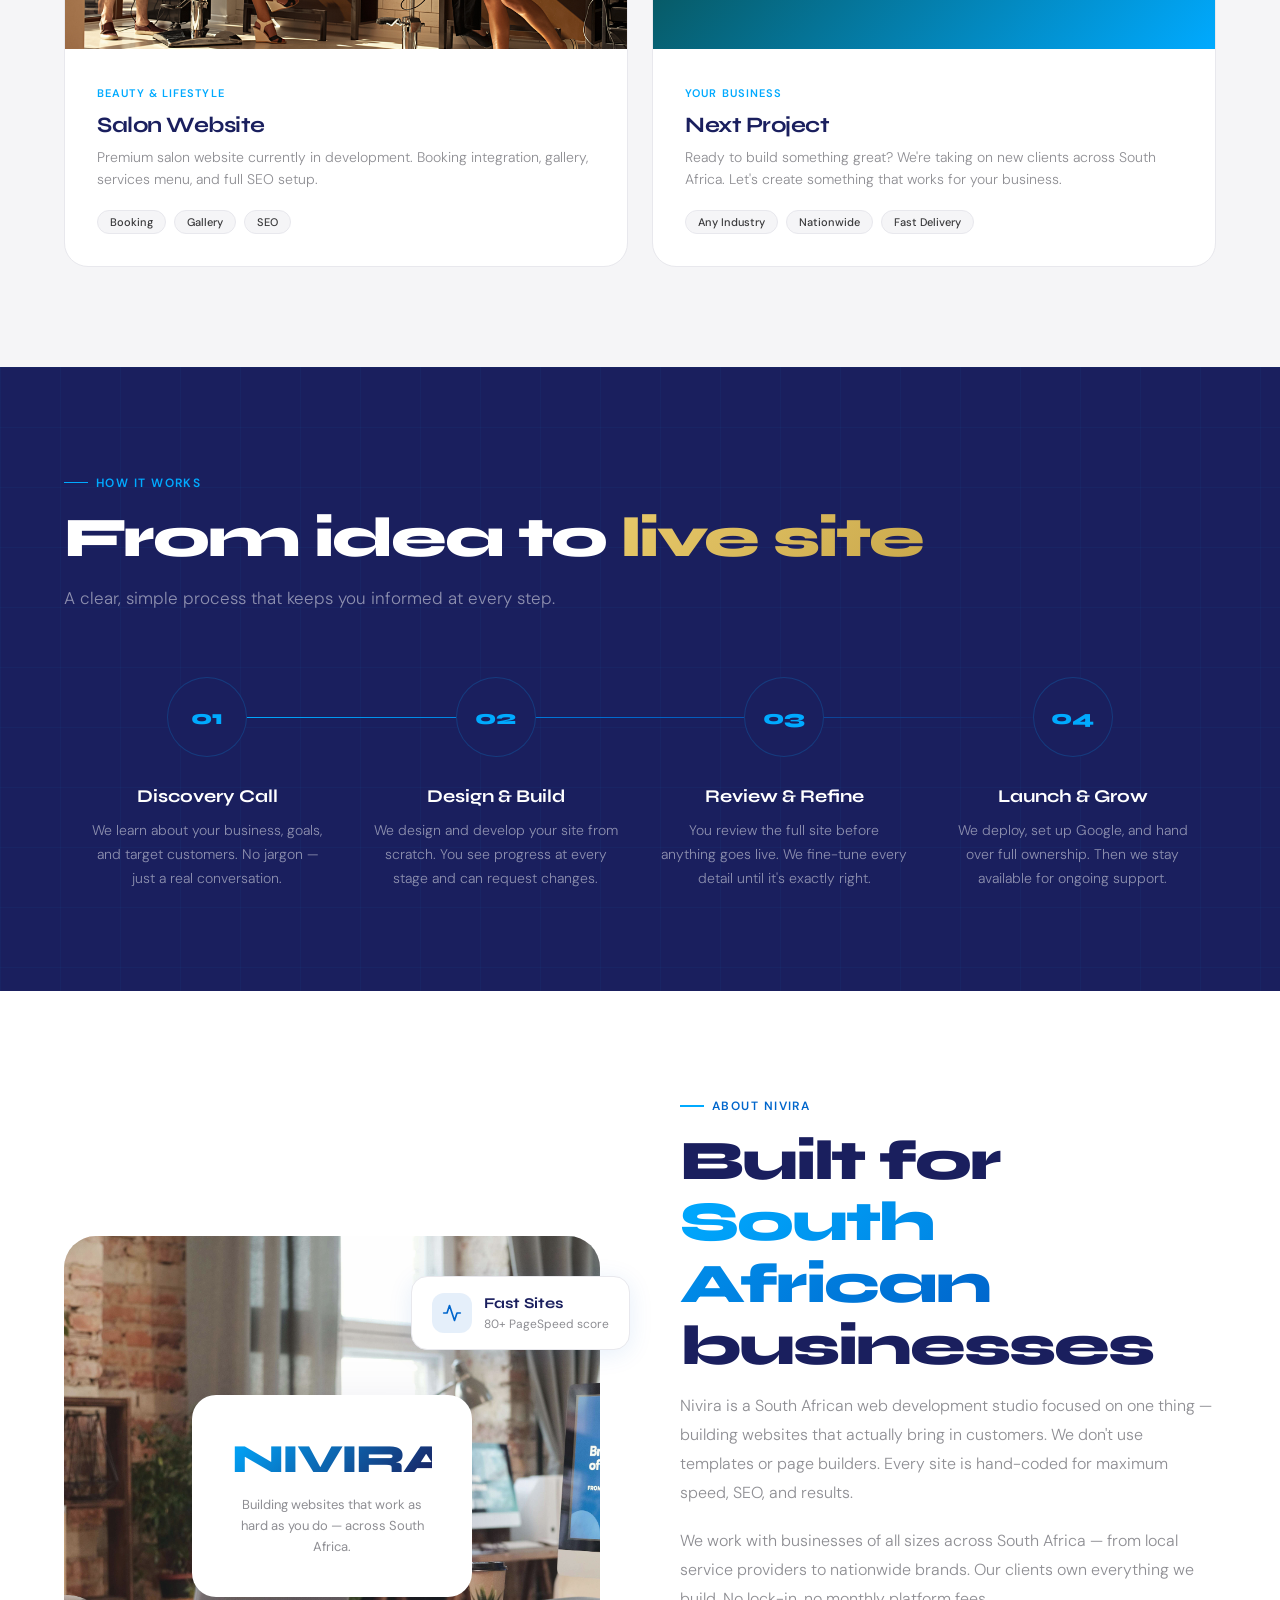
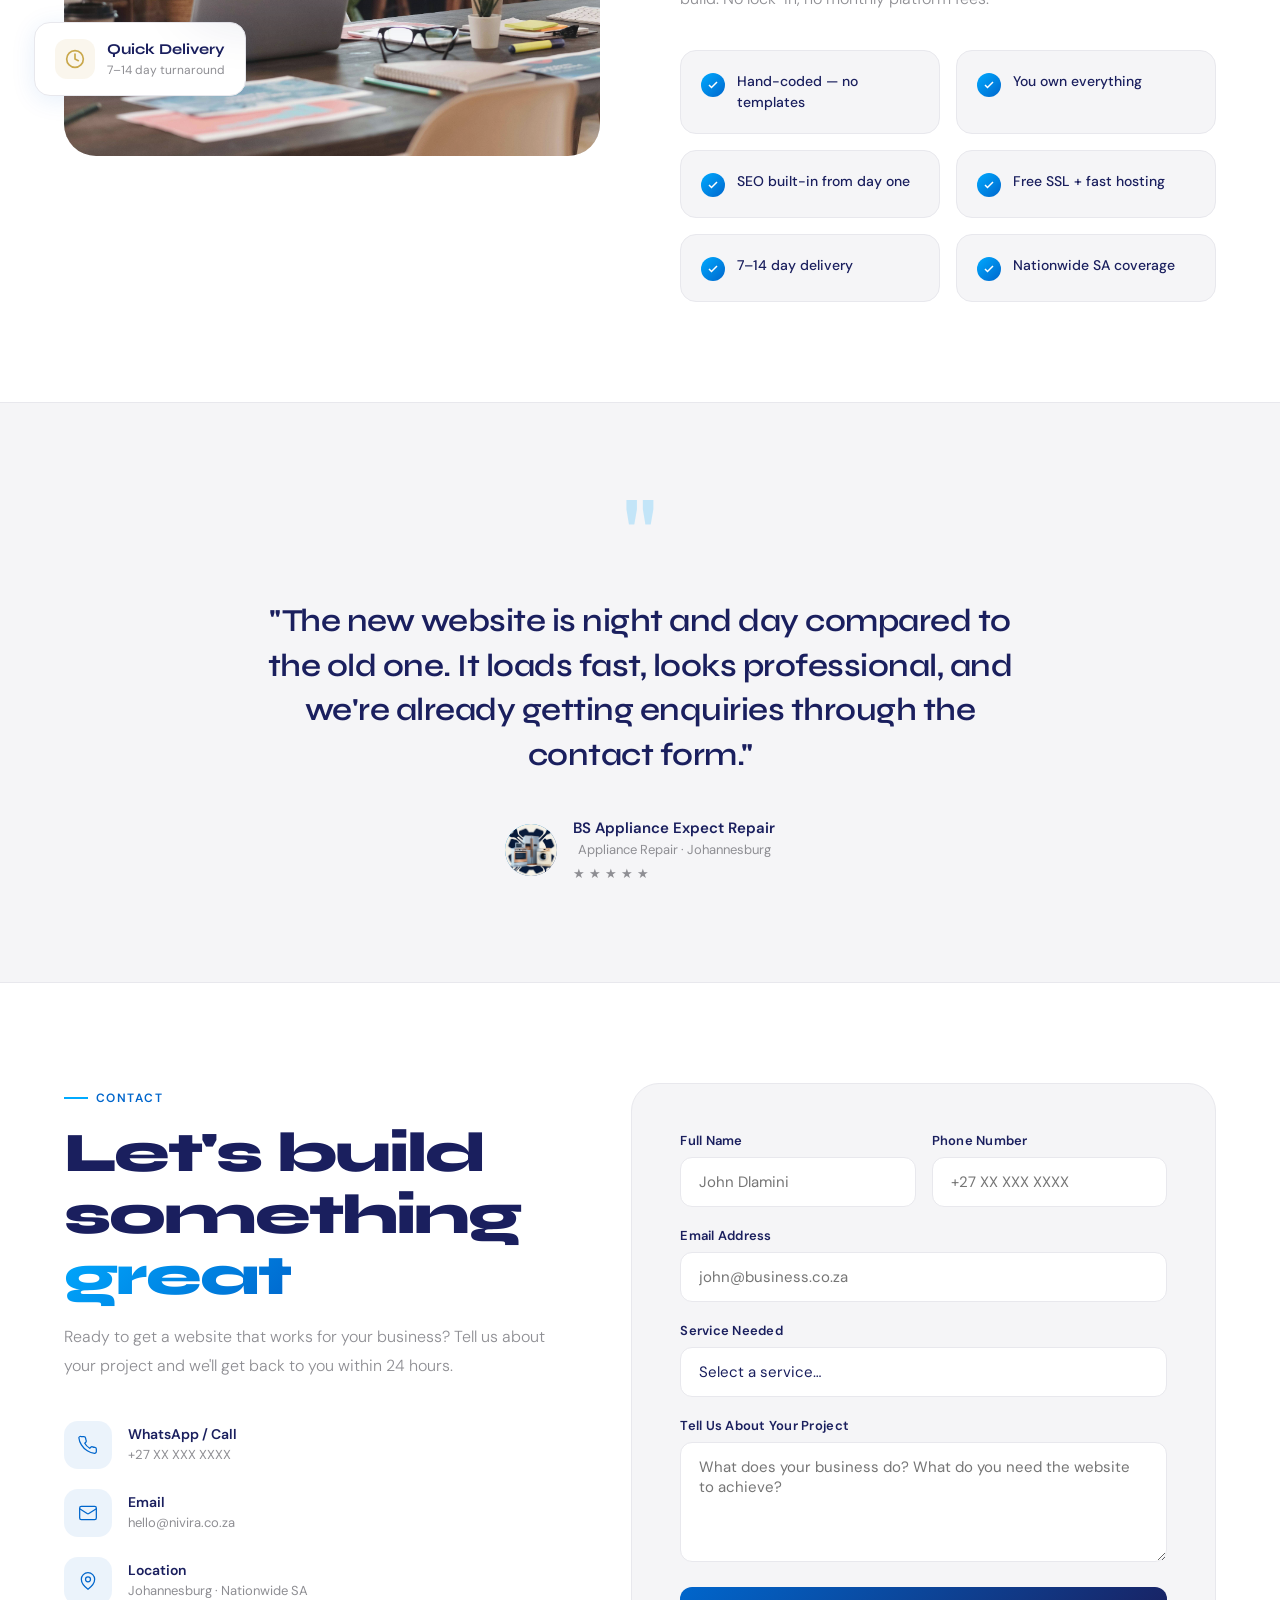
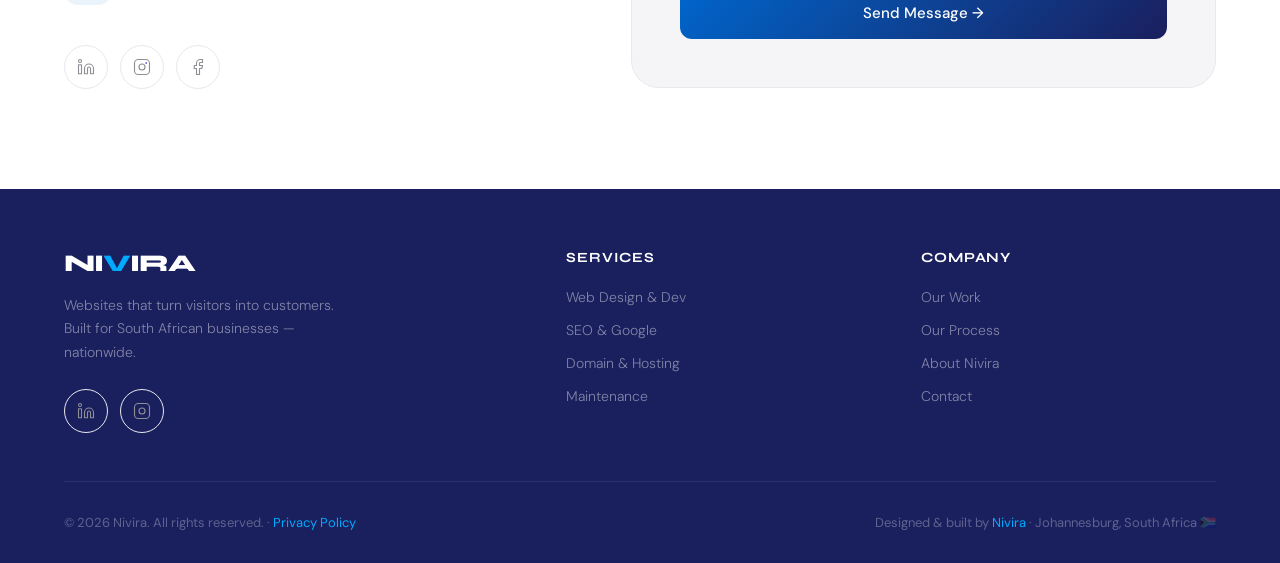
==== commit 03e729bc: "Add files via upload second update" ====
--- a/index.html
+++ b/index.html
@@ -21,7 +21,7 @@
 
 <!-- NAV -->
 <nav id="navbar">
-  <a href="#" class="nav-logo">NI<span>V</span>IRA</a>
+  <a href="#" class="nav-logo">NI<span>VI</span>RA</a>
   <ul class="nav-links" id="navLinks">
     <li><a href="#services">Services</a></li>
     <li><a href="#work">Work</a></li>
@@ -222,21 +222,7 @@
 
     <div class="project-card featured reveal">
       <div class="project-img">
-        <div class="project-mockup">
-          <div class="mockup-bar">
-            <div class="mockup-dot"></div>
-            <div class="mockup-dot"></div>
-            <div class="mockup-dot"></div>
-            <div class="mockup-url"></div>
-          </div>
-          <div class="mockup-lines">
-            <div class="mockup-line"></div>
-            <div class="mockup-line short"></div>
-            <div class="mockup-line"></div>
-            <div class="mockup-line shorter"></div>
-            <div class="mockup-line"></div>
-          </div>
-        </div>
+        <img src="images/cover-copy.jpg">
         <div class="project-overlay">
           <a href="https://www.bsapplianceexpectrepairs.co.za" target="_blank" class="overlay-link">
             View Live Site →
@@ -248,10 +234,8 @@
         <div class="project-title">BS Appliance Expect Repair</div>
         <div class="project-desc">Full business website for a Johannesburg appliance repair company. SEO-optimised, POPIA-compliant, with working contact forms, Google Search Console setup, and full domain ownership transfer.</div>
         <div class="project-tech">
-          <span class="tech-tag">HTML/CSS/JS</span>
-          <span class="tech-tag">Netlify Forms</span>
+          <span class="tech-tag">Forms</span>
           <span class="tech-tag">SEO</span>
-          <span class="tech-tag">JSON-LD Schema</span>
           <span class="tech-tag">DNS Setup</span>
           <span class="tech-tag">POPIA</span>
         </div>
@@ -260,17 +244,7 @@
 
     <div class="project-card reveal reveal-delay-1">
       <div class="project-img" style="background:linear-gradient(135deg,#1a1f5e 0%,#c9a84c 100%);">
-        <div class="project-mockup">
-          <div class="mockup-bar">
-            <div class="mockup-dot"></div><div class="mockup-dot"></div><div class="mockup-dot"></div>
-            <div class="mockup-url"></div>
-          </div>
-          <div class="mockup-lines">
-            <div class="mockup-line"></div>
-            <div class="mockup-line short"></div>
-            <div class="mockup-line shorter"></div>
-          </div>
-        </div>
+       <img src="images/shutterstock_313680314.jpg">
         <div class="project-overlay">
           <a href="#contact" class="overlay-link">Coming Soon →</a>
         </div>
@@ -280,7 +254,6 @@
         <div class="project-title">Salon Website</div>
         <div class="project-desc">Premium salon website currently in development. Booking integration, gallery, services menu, and full SEO setup.</div>
         <div class="project-tech">
-          <span class="tech-tag">HTML/CSS/JS</span>
           <span class="tech-tag">Booking</span>
           <span class="tech-tag">Gallery</span>
           <span class="tech-tag">SEO</span>
@@ -355,8 +328,11 @@
 <section class="about" id="about">
   <div class="about-grid">
     <div class="about-visual reveal">
+      
       <div class="about-img-wrap">
-        <div class="about-pattern"></div>
+        
+        <div class="about-pattern"> <img src="images/pexels-mikael-blomkvist-6476580.jpg"></div>
+       
         <div class="about-center-card">
           <div class="about-logo-display">NI<span style="color:var(--cyan)">V</span>IRA</div>
           <p>Building websites that work as hard as you do — across South Africa.</p>
@@ -422,7 +398,7 @@
     <span class="quote-mark">"</span>
     <p class="testi-text">"The new website is night and day compared to the old one. It loads fast, looks professional, and we're already getting enquiries through the contact form."</p>
     <div class="testi-author">
-      <div class="testi-avatar">BS</div>
+      <div class="testi-avatar"><img src="images/1772887049433(2).png"></div>
       <div class="testi-info">
         <strong>BS Appliance Expect Repair</strong>
         <span>Appliance Repair · Johannesburg</span>
--- a/style.css
+++ b/style.css
@@ -536,6 +536,10 @@
   background:linear-gradient(135deg,var(--navy) 0%,var(--blue) 50%,var(--cyan) 100%);
   position:relative;display:flex;align-items:center;justify-content:center;
 }
+.project-img img {
+  height: auto;
+  width: 100%;
+}
 .project-card.featured .project-img{
   height:100%;min-height:320px;
 }
@@ -699,12 +703,18 @@
   height:520px;
   position:relative;
   display:flex;align-items:center;justify-content:center;
+  
 }
 .about-pattern{
   position:absolute;inset:0;
   background-image:radial-gradient(var(--grey) 1.5px,transparent 1.5px);
   background-size:24px 24px;
-  opacity:0.8;
+  opacity:0.9;
+  
+}
+.about-pattern img {
+  width: auto;
+  height: 100%;
 }
 .about-center-card{
   position:relative;z-index:2;
@@ -818,6 +828,9 @@
   display:flex;align-items:center;justify-content:center;
   font-family:'Syne',sans-serif;
   font-size:18px;font-weight:800;color:var(--white);
+}
+.testi-avatar img{
+  width:52px;height:52px;border-radius:50%;
 }
 .testi-info strong{
   display:block;font-size:15px;
@@ -1239,6 +1252,10 @@
                 font-size: 11px;
                 right: 64px;
             }
+            .project-img img {
+              height: 100%;
+              width: auto;
+            }
         }
 
         /* reduced motion */
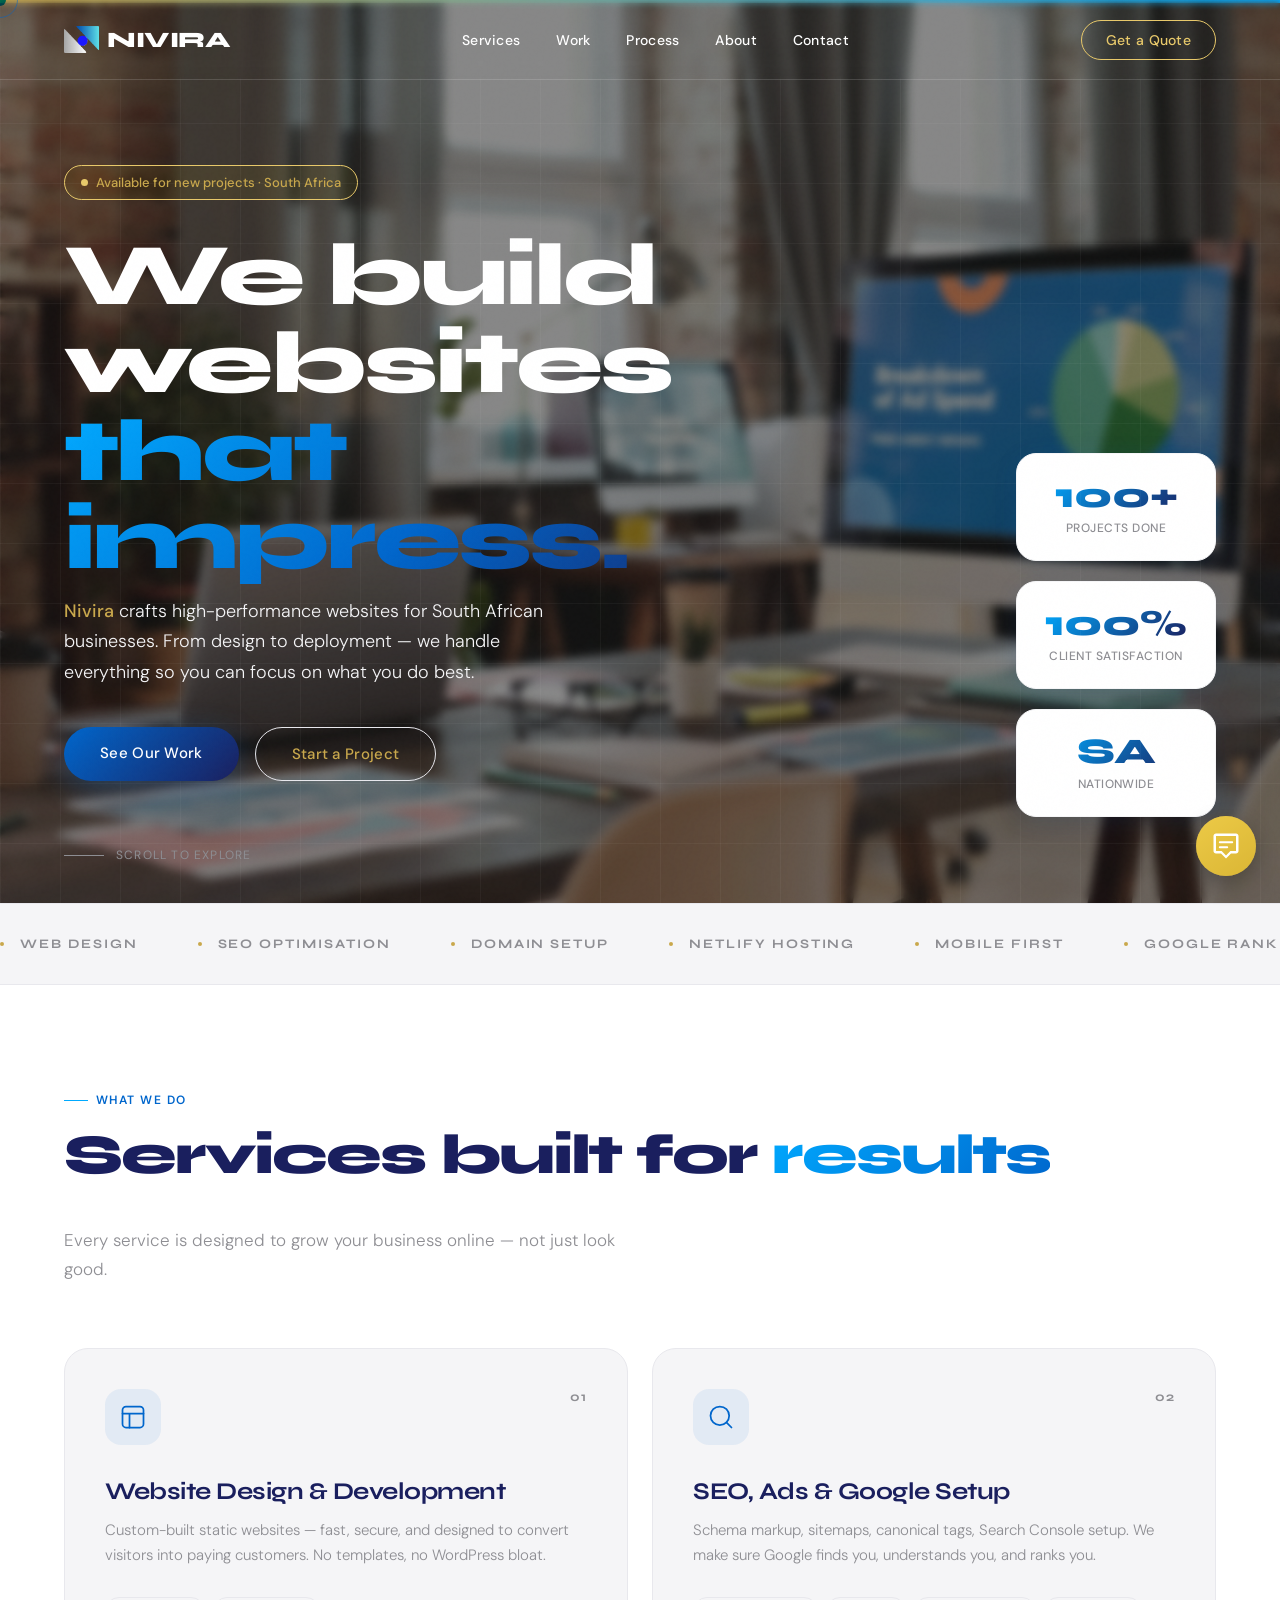
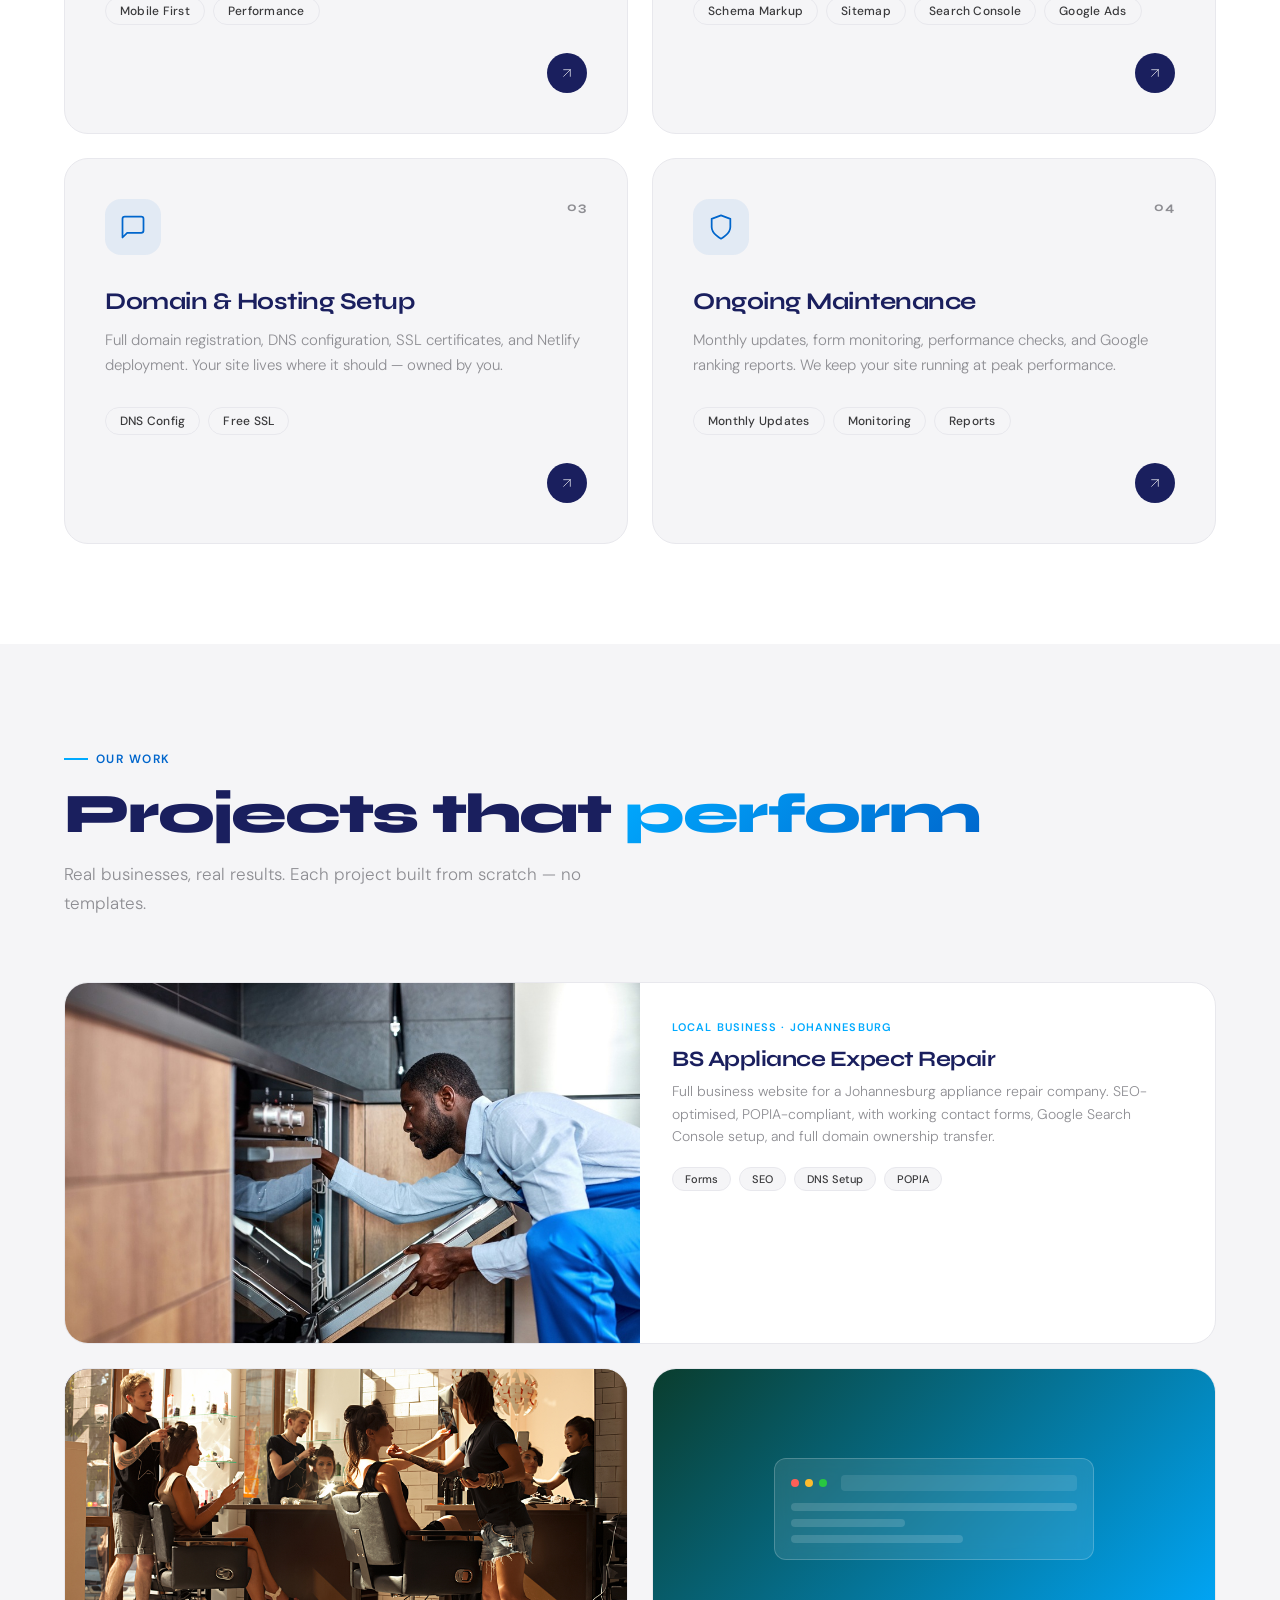
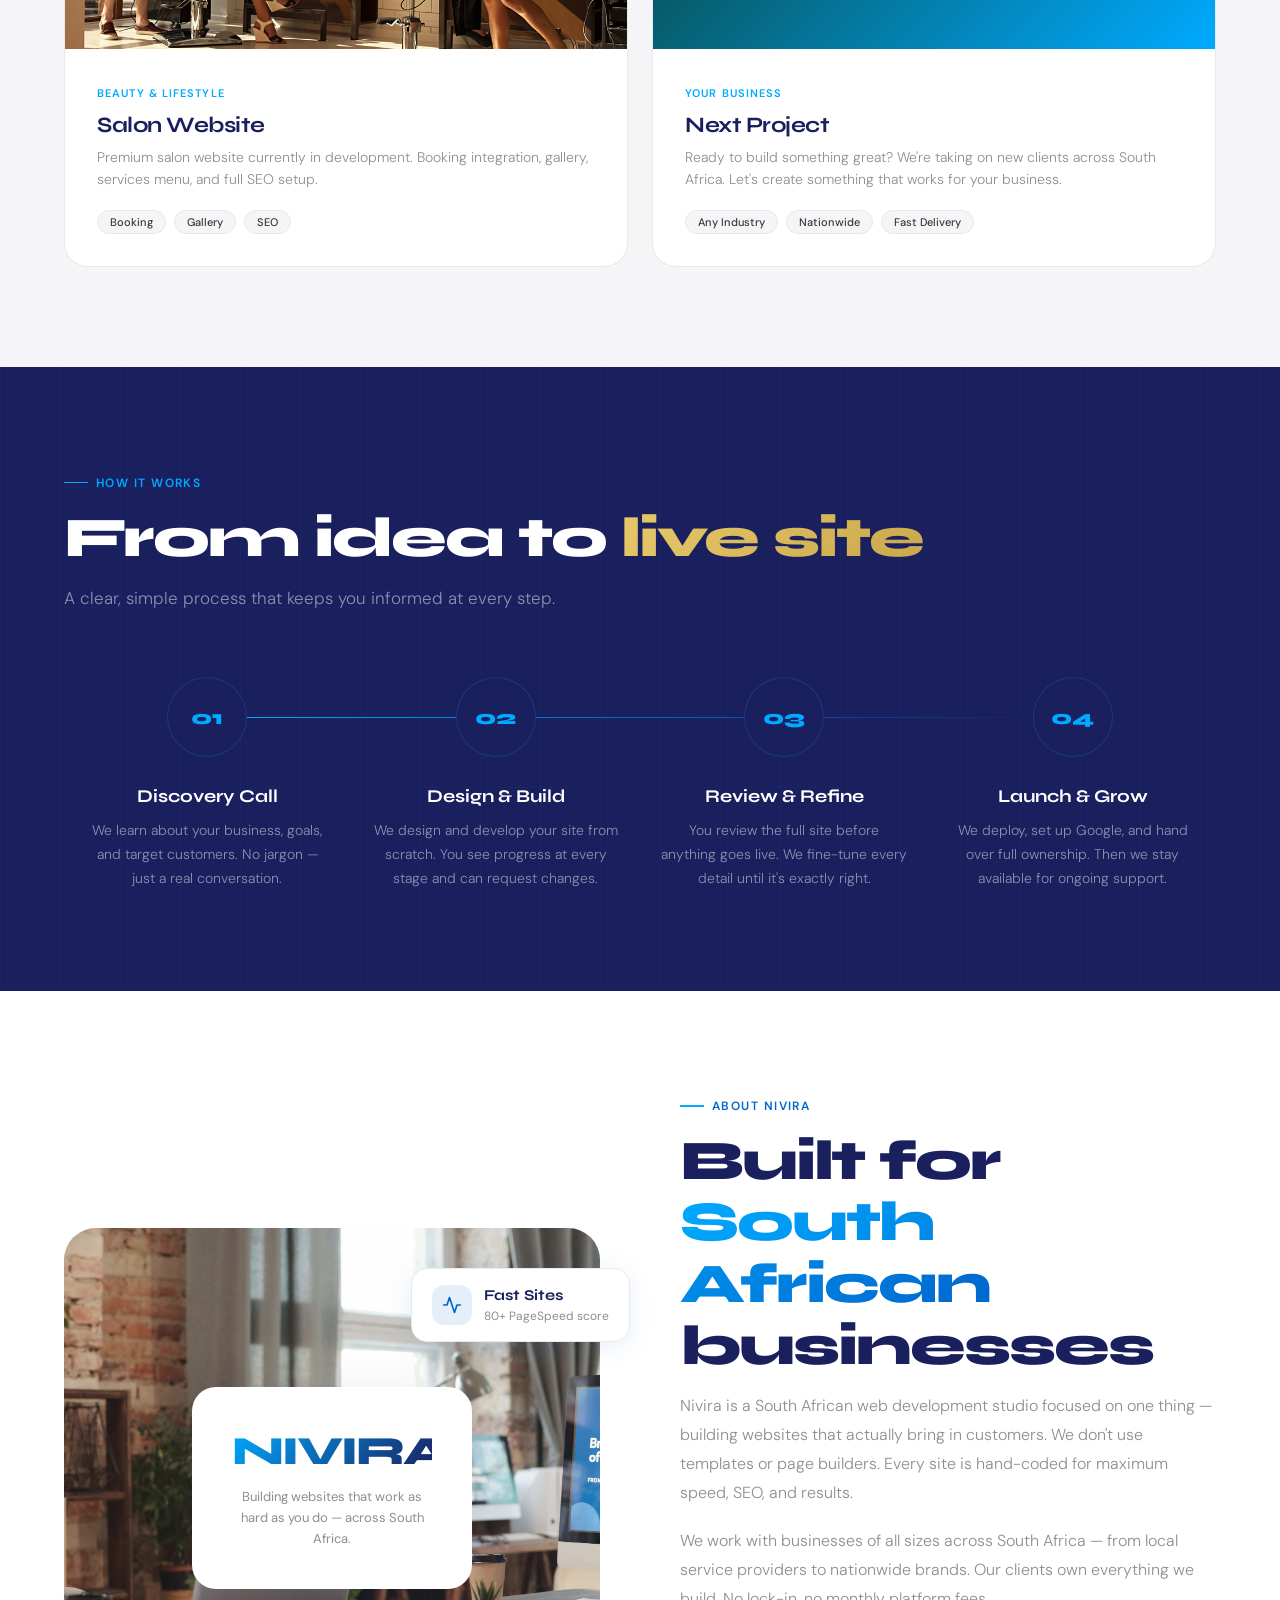
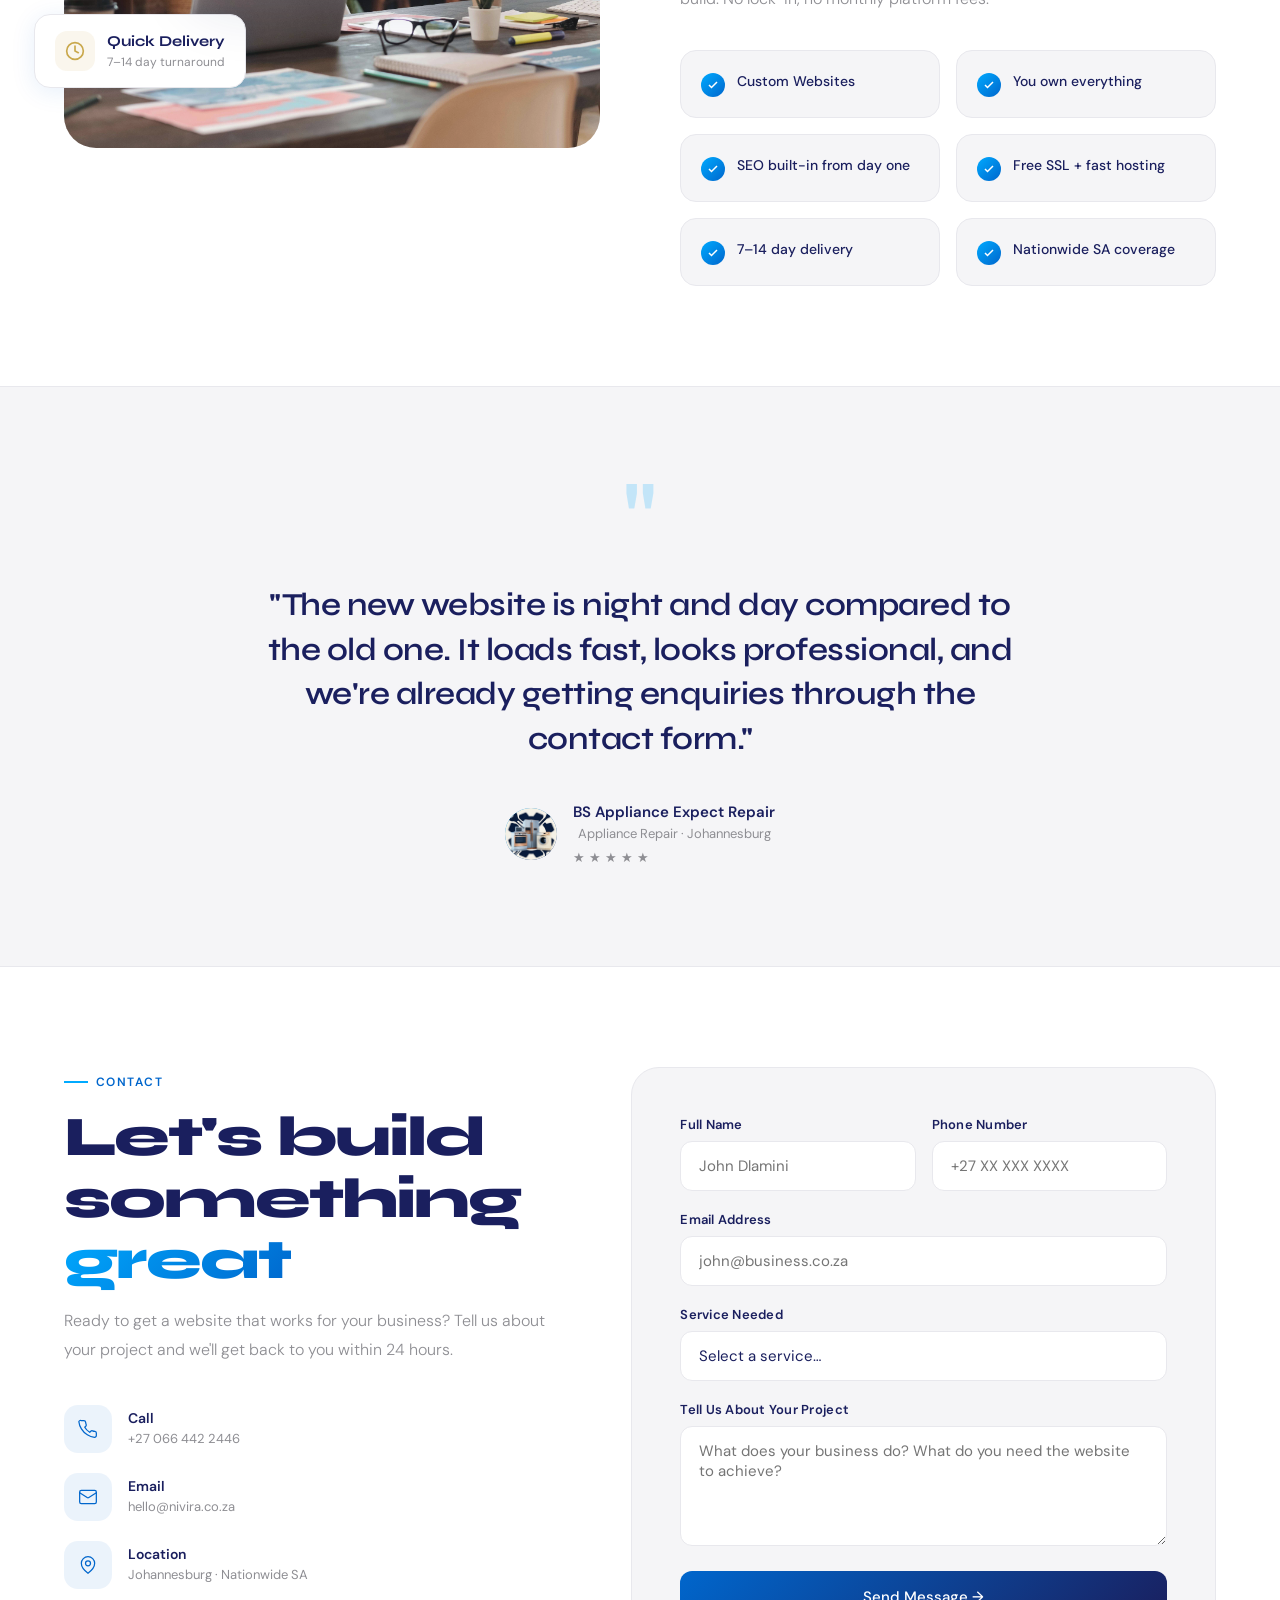
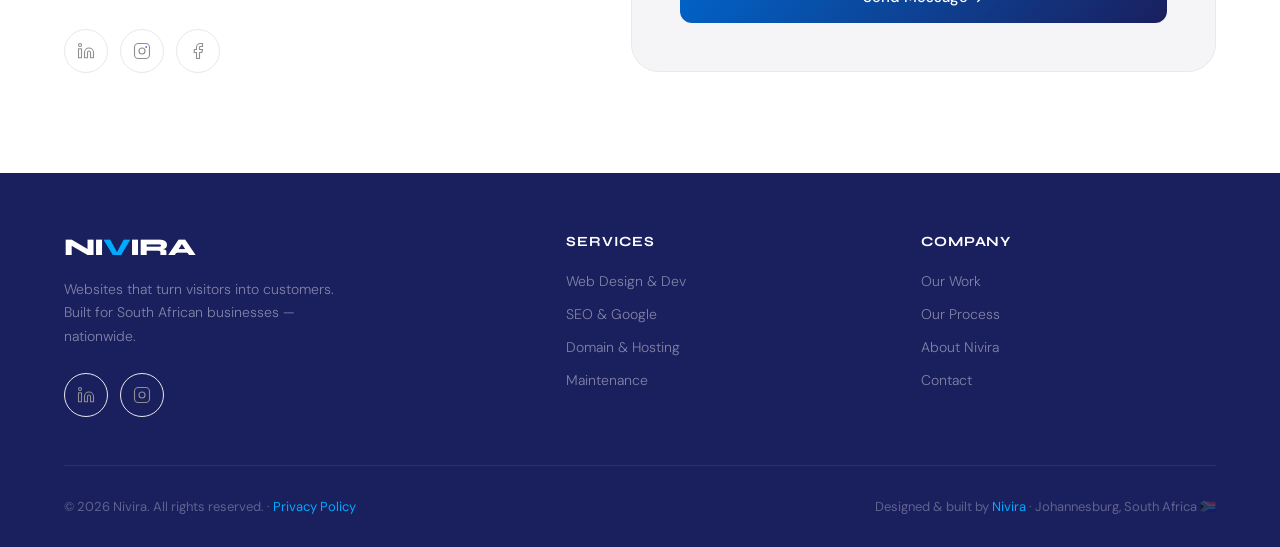
==== commit 4f61f403: "Add files via upload updated my freelance site with favicons, proper contact details, and past worki" ====
--- a/index.html
+++ b/index.html
@@ -5,6 +5,12 @@
 <meta name="viewport" content="width=device-width, initial-scale=1.0">
 <title>Nivira | Websites That Turn Visitors into Customers</title>
 <meta name="description" content="Nivira builds high-performance websites for South African businesses. SEO, hosting, design and development nationwide.">
+<link rel="icon" type="image/png" href="favicon-96x96.png" sizes="96x96" />
+<link rel="icon" type="image/svg+xml" href="favicon.svg" />
+<link rel="shortcut icon" href="favicon.ico" />
+<link rel="apple-touch-icon" sizes="180x180" href="apple-touch-icon.png" />
+<meta name="apple-mobile-web-app-title" content="Nivira Solutions" />
+<link rel="manifest" href="/site.webmanifest" />
 <link rel="preconnect" href="https://fonts.googleapis.com">
 <link rel="preconnect" href="https://fonts.gstatic.com" crossorigin>
 <link href="https://fonts.googleapis.com/css2?family=Syne:wght@400;500;600;700;800&family=DM+Sans:ital,opsz,wght@0,9..40,300;0,9..40,400;0,9..40,500;1,9..40,300&display=swap" rel="stylesheet">
@@ -21,7 +27,12 @@
 
 <!-- NAV -->
 <nav id="navbar">
-  <a href="#" class="nav-logo">NI<span>VI</span>RA</a>
+  <a href="#" class="nav-logo">
+  <img src="images/NIVIRA cut.png" alt="Nivira" class="logo-light">
+  <img src="images/NIVIRA cut 2.png" alt="Nivira" class="logo-dark">
+  <span class="logo-text-light">NIVIRA</span>
+  <span class="logo-text-dark">NIVIRA</span>
+</a>
   <ul class="nav-links" id="navLinks">
     <li><a href="#services">Services</a></li>
     <li><a href="#work">Work</a></li>
@@ -365,7 +376,7 @@
       <div class="about-values reveal reveal-delay-3">
         <div class="value-item">
           <div class="value-check"><svg viewBox="0 0 24 24" fill="none"><polyline points="20 6 9 17 4 12"/></svg></div>
-          <div class="value-text">Hand-coded — no templates</div>
+          <div class="value-text">Custom Websites</div>
         </div>
         <div class="value-item">
           <div class="value-check"><svg viewBox="0 0 24 24" fill="none"><polyline points="20 6 9 17 4 12"/></svg></div>
@@ -423,8 +434,8 @@
             <svg viewBox="0 0 24 24" fill="none" stroke-width="1.5" stroke-linecap="round" stroke-linejoin="round"><path d="M22 16.92v3a2 2 0 0 1-2.18 2 19.79 19.79 0 0 1-8.63-3.07A19.5 19.5 0 0 1 4.11 11.9a19.79 19.79 0 0 1-3.07-8.67A2 2 0 0 1 4.11 2h3a2 2 0 0 1 2 1.72c.127.96.361 1.903.7 2.81a2 2 0 0 1-.45 2.11L8.09 9.91a16 16 0 0 0 6 6l1.27-1.27a2 2 0 0 1 2.11-.45c.907.339 1.85.573 2.81.7A2 2 0 0 1 22 16.92z"/></svg>
           </div>
           <div class="contact-item-text">
-            <strong>WhatsApp / Call</strong>
-            <span>+27 XX XXX XXXX</span>
+            <strong>Call</strong>
+            <span>+27 066 442 2446</span>
           </div>
         </div>
         <div class="contact-item">
@@ -550,7 +561,7 @@
         <!-- Action menu: WhatsApp, Email, Call (like hamburger upward) -->
         <div class="contact-actions-menu" id="contactMenu">
             <!-- WhatsApp option -->
-            <a href="https://wa.me/+27739530688?text=Hello!%20I%20need%20assistance%20please" 
+            <a href="https://wa.me/+27731753476?text=Hello!%20I%20need%20assistance%20please" 
                class="contact-action-btn whatsapp-item" 
                target="_blank" 
                rel="noopener noreferrer"
@@ -562,7 +573,7 @@
             </a>
             
             <!-- Email option -->
-            <a href="mailto:bs.aerepair@gmail.com?subject=Support%20Inquiry%20via%20Contact%20Hub&body=Hi%2C%20I%27d%20like%20to%20get%20in%20touch%20regarding..." 
+            <a href="mailto:bompetshitony@gmail.com?subject=Support%20Inquiry%20via%20Contact%20Hub&body=Hi%2C%20I%27d%20like%20to%20get%20in%20touch%20regarding..." 
                class="contact-action-btn email-item" 
                id="emailBtn">
                 <svg viewBox="0 0 24 24" width="22" height="22" fill="none">
@@ -572,7 +583,7 @@
             </a>
             
             <!-- Phone Call option -->
-            <a href="tel:+27739530688" 
+            <a href="tel:+27664422446" 
                class="contact-action-btn call-item" 
                id="callBtn">
                 <svg viewBox="0 0 24 24" width="22" height="22" fill="none">
--- a/style.css
+++ b/style.css
@@ -52,60 +52,248 @@
 /* ── NAVBAR ────────────────────────────────────── */
 nav{
   position:fixed;top:0;left:0;right:0;z-index:1000;
-  padding:0 5%;height:72px;
+  padding:0 5%;height:80px;
   display:flex;align-items:center;justify-content:space-between;
-  background:rgba(255,255,255,0.85);
-  backdrop-filter:blur(20px);
-  border-bottom:1px solid rgba(232,232,237,0.6);
-  transition:all 0.4s ease;
-}
+  background: transparent;
+  backdrop-filter: blur(3px);
+  border-bottom: 1px solid rgba(255,255,255,0.15);
+  transition:all 0.35s cubic-bezier(0.2, 0.9, 0.4, 1.1);
+}
+
 nav.scrolled{
-  background:rgba(255,255,255,0.96);
+  background: rgba(255,255,255,0.96);
+  backdrop-filter: blur(20px);
+  border-bottom: 1px solid rgba(232,232,237,0.6);
   box-shadow:0 2px 30px rgba(26,31,94,0.08);
 }
+
+/* Logo container */
 .nav-logo{
-  display:flex;align-items:center;
-  font-family:'Syne',sans-serif;
-  font-weight:800;font-size:22px;
-  color:var(--navy);text-decoration:none;
-  letter-spacing:-0.5px;
-}
-.nav-logo span{color:var(--gold);}
+  display: flex;
+  align-items: center;
+  gap: 8px;
+  text-decoration: none;
+  font-family: 'Syne', sans-serif;
+  font-weight: 800;
+  font-size: 22px;
+  letter-spacing: -0.5px;
+}
+
+/* Logo images - two image method */
+.nav-logo .logo-light {
+  display: block;
+  width: 35px;
+  height: auto;
+}
+
+.nav-logo .logo-dark {
+  display: none;
+  width: 35px;
+  height: auto;
+}
+
+/* Logo text versions */
+.nav-logo .logo-text-light {
+  display: inline-block;
+  color: var(--white);
+}
+
+.nav-logo .logo-text-dark {
+  display: none;
+  color: var(--navy);
+}
+
+.nav-logo .logo-text-light span,
+.nav-logo .logo-text-dark span {
+  color: var(--gold);
+}
+
+/* Scrolled state - swap images and text */
+nav.scrolled .nav-logo .logo-light {
+  display: none;
+}
+
+nav.scrolled .nav-logo .logo-dark {
+  display: block;
+}
+
+nav.scrolled .nav-logo .logo-text-light {
+  display: none;
+}
+
+nav.scrolled .nav-logo .logo-text-dark {
+  display: inline-block;
+}
+
+/* Navigation links */
 .nav-links{
-  display:flex;gap:36px;list-style:none;
-}
+  display: flex;
+  gap: 36px;
+  list-style: none;
+}
+
 .nav-links a{
-  font-size:14px;font-weight:500;
-  color:var(--darkgrey);text-decoration:none;
-  letter-spacing:0.02em;
-  position:relative;
-  transition:color 0.3s;
-}
+  font-size: 14px;
+  font-weight: 500;
+  color: var(--white);
+  text-decoration: none;
+  letter-spacing: 0.02em;
+  position: relative;
+  transition: color 0.25s ease;
+}
+
+nav.scrolled .nav-links a {
+  color: var(--navy);
+}
+
 .nav-links a::after{
-  content:'';position:absolute;bottom:-4px;left:0;
-  width:0;height:1.5px;background:var(--cyan);
-  transition:width 0.3s ease;
-}
-.nav-links a:hover{color:var(--navy);}
-.nav-links a:hover::after{width:100%;}
+  content: '';
+  position: absolute;
+  bottom: -4px;
+  left: 0;
+  width: 0;
+  height: 1.5px;
+  background: var(--gold-lt);
+  transition: width 0.3s ease;
+}
+
+nav.scrolled .nav-links a::after {
+  background: var(--cyan);
+}
+
+.nav-links a:hover::after {
+  width: 100%;
+}
+
+/* CTA Button */
 .nav-cta{
-  background:var(--navy);color:var(--white);
-  padding:10px 24px;border-radius:100px;
-  font-size:14px;font-weight:500;
-  text-decoration:none;letter-spacing:0.02em;
-  transition:all 0.3s ease;
-  border:1.5px solid var(--navy);
-}
-.nav-cta:hover{
-  background:transparent;color:var(--navy);
-}
+  background: transparent;
+  color: var(--gold-lt);
+  padding: 10px 24px;
+  border-radius: 100px;
+  font-size: 14px;
+  font-weight: 500;
+  text-decoration: none;
+  letter-spacing: 0.02em;
+  transition: all 0.3s ease;
+  border: 1.5px solid var(--gold-lt);
+}
+
+.nav-cta:hover {
+  background: rgba(255,255,255,0.1);
+  color: var(--gold);
+}
+
+nav.scrolled .nav-cta {
+  background: var(--navy);
+  border: 1.5px solid var(--navy);
+  color: var(--white);
+}
+
+nav.scrolled .nav-cta:hover {
+  background: transparent;
+  color: var(--navy);
+}
+
+/* Hamburger Menu */
 .hamburger{
-  display:none;flex-direction:column;gap:5px;
-  background:none;border:none;cursor:none;padding:4px;
-}
+  display: none;
+  flex-direction: column;
+  gap: 5px;
+  background: none;
+  border: none;
+  cursor: pointer;
+  padding: 4px;
+  z-index: 1001;
+}
+
 .hamburger span{
-  width:24px;height:2px;background:var(--navy);
-  transition:all 0.3s ease;display:block;
+  width: 24px;
+  height: 2px;
+  background: var(--white);
+  transition: all 0.3s ease;
+  display: block;
+}
+
+nav.scrolled .hamburger span {
+  background: var(--navy);
+}
+
+/* Mobile menu open state */
+.hamburger.open span:nth-child(1) {
+  transform: rotate(45deg) translate(5px, 5px);
+}
+
+.hamburger.open span:nth-child(2) {
+  opacity: 0;
+}
+
+.hamburger.open span:nth-child(3) {
+  transform: rotate(-45deg) translate(7px, -7px);
+}
+
+/* Mobile Navigation Menu */
+@media(max-width: 768px) {
+  .nav-links {
+    position: fixed;
+    top: 80px;
+    left: 0;
+    right: 0;
+    background: rgba(255, 255, 255, 0.98);
+    backdrop-filter: blur(20px);
+    flex-direction: column;
+    gap: 0;
+    padding: 0;
+    transform: translateY(-120%);
+    opacity: 0;
+    transition: all 0.4s ease;
+    border-bottom: 1px solid var(--grey);
+    box-shadow: 0 20px 30px rgba(0,0,0,0.1);
+    z-index: 999;
+    pointer-events: none;
+  }
+  
+  .nav-links.open {
+    transform: translateY(0);
+    opacity: 1;
+    pointer-events: auto;
+  }
+  
+  .nav-links li {
+    border-bottom: 1px solid var(--grey);
+  }
+  
+  .nav-links a {
+    display: block;
+    padding: 18px 5%;
+    font-size: 16px;
+    font-weight: 500;
+    color: var(--navy) !important;  /* Dark color on mobile menu */
+  }
+  
+  .nav-links a::after {
+    display: none;
+  }
+  
+  .nav-cta {
+    display: none;
+  }
+  
+  .nav-links.open + .nav-cta,
+  .nav-cta.mobile-show {
+    display: block;
+  }
+  
+  .hamburger {
+    display: flex;
+  }
+}
+
+/* Desktop CTA visible, mobile hidden - handled above */
+@media(min-width: 769px) {
+  .nav-cta {
+    display: inline-block;
+  }
 }
 
 /* ── HERO ──────────────────────────────────────── */
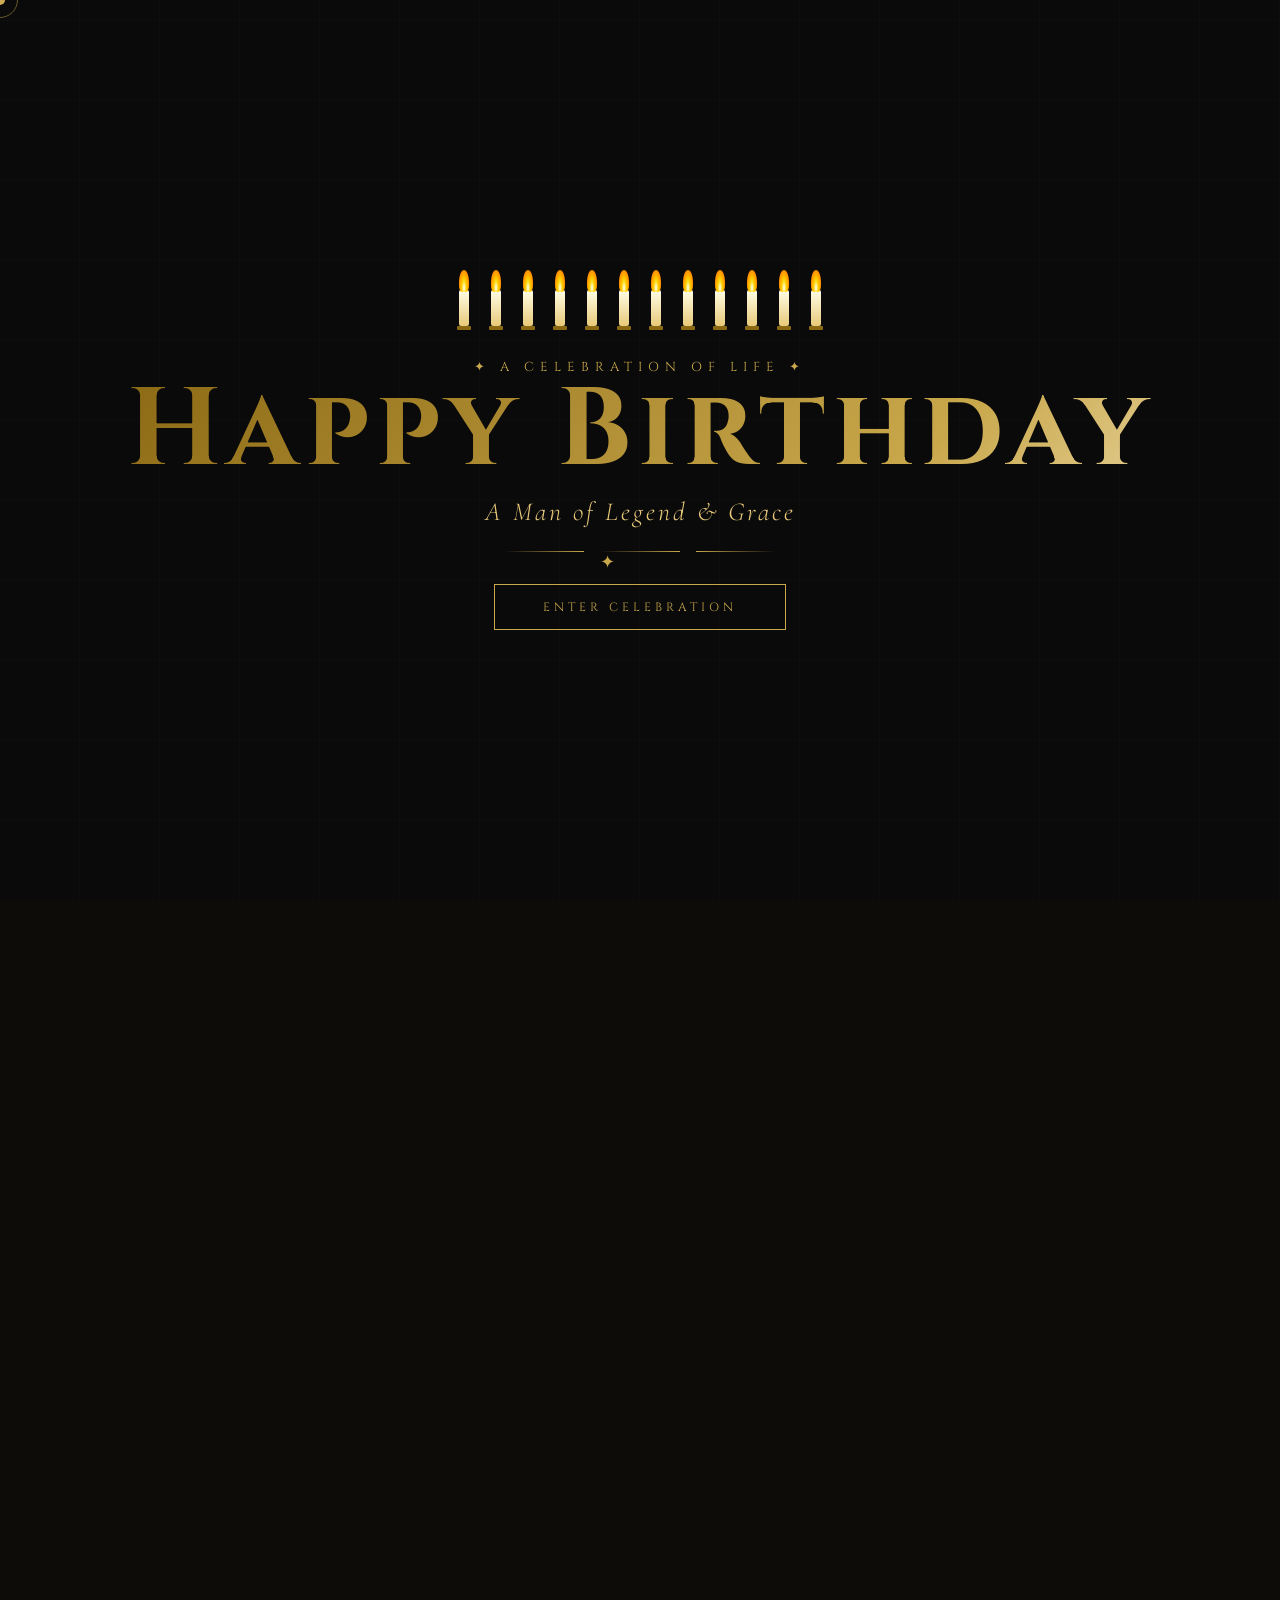
==== commit a0f005e8: "Add files via upload" ====
--- a/index.html
+++ b/index.html
@@ -3,611 +3,1066 @@
 <head>
 <meta charset="UTF-8">
 <meta name="viewport" content="width=device-width, initial-scale=1.0">
-<title>Nivira | Websites That Turn Visitors into Customers</title>
-<meta name="description" content="Nivira builds high-performance websites for South African businesses. SEO, hosting, design and development nationwide.">
-<link rel="icon" type="image/png" href="favicon-96x96.png" sizes="96x96" />
-<link rel="icon" type="image/svg+xml" href="favicon.svg" />
-<link rel="shortcut icon" href="favicon.ico" />
-<link rel="apple-touch-icon" sizes="180x180" href="apple-touch-icon.png" />
-<meta name="apple-mobile-web-app-title" content="Nivira Solutions" />
-<link rel="manifest" href="/site.webmanifest" />
-<link rel="preconnect" href="https://fonts.googleapis.com">
-<link rel="preconnect" href="https://fonts.gstatic.com" crossorigin>
-<link href="https://fonts.googleapis.com/css2?family=Syne:wght@400;500;600;700;800&family=DM+Sans:ital,opsz,wght@0,9..40,300;0,9..40,400;0,9..40,500;1,9..40,300&display=swap" rel="stylesheet">
-<link rel="stylesheet" href="style.css">
+<title>Happy Birthday Patrick | Interactive Celebration</title>
+<link href="https://fonts.googleapis.com/css2?family=Cormorant+Garamond:ital,wght@0,300;0,400;0,600;1,300;1,400&family=Cinzel:wght@400;600;700&family=Montserrat:wght@300;400;500&display=swap" rel="stylesheet">
+<style>
+  :root {
+    --gold: #C9A84C;
+    --gold-light: #E8C97A;
+    --gold-pale: #F5E6C0;
+    --gold-dark: #8B6914;
+    --black: #0A0A0A;
+    --deep: #0E0C09;
+    --surface: #141209;
+    --surface2: #1C1810;
+    --text: #F0E8D5;
+    --text-muted: #A09070;
+    --white: #FDF8EE;
+  }
+
+  *, *::before, *::after { margin: 0; padding: 0; box-sizing: border-box; }
+
+  html { scroll-behavior: smooth; }
+
+  body {
+    background: var(--deep);
+    color: var(--text);
+    font-family: 'Montserrat', sans-serif;
+    overflow-x: hidden;
+    cursor: none;
+  }
+
+  /* CUSTOM CURSOR */
+  .cursor {
+    position: fixed; width: 10px; height: 10px;
+    background: var(--gold); border-radius: 50%;
+    pointer-events: none; z-index: 9999;
+    transform: translate(-50%, -50%);
+    transition: transform 0.1s ease, background 0.2s;
+    mix-blend-mode: screen;
+  }
+  .cursor-ring {
+    position: fixed; width: 36px; height: 36px;
+    border: 1px solid var(--gold); border-radius: 50%;
+    pointer-events: none; z-index: 9998;
+    transform: translate(-50%, -50%);
+    transition: transform 0.15s ease, width 0.3s, height 0.3s, opacity 0.3s;
+    opacity: 0.5;
+  }
+
+  /* FLYING PHOTO ANIMATIONS */
+  .flying-photo {
+    position: fixed;
+    width: 120px;
+    height: 120px;
+    object-fit: cover;
+    border-radius: 8px;
+    border: 2px solid var(--gold);
+    box-shadow: 0 10px 30px rgba(0,0,0,0.5);
+    pointer-events: none;
+    z-index: 999;
+    opacity: 0;
+    filter: brightness(0.9) sepia(0.2);
+    transition: all 0.1s ease;
+  }
+  .flying-photo.visible {
+    animation: flyAcross 1.5s ease-out forwards;
+  }
+  @keyframes flyAcross {
+    0% {
+      opacity: 0;
+      transform: translateX(-200px) rotate(-15deg) scale(0.8);
+    }
+    10% {
+      opacity: 1;
+    }
+    50% {
+      transform: translateX(calc(50vw - 60px)) rotate(5deg) scale(1);
+    }
+    90% {
+      opacity: 1;
+    }
+    100% {
+      opacity: 0;
+      transform: translateX(calc(100vw + 100px)) rotate(25deg) scale(0.6);
+      display: none;
+    }
+  }
+
+  /* FLOATING ANIMATION FOR ELEMENTS */
+  @keyframes floatSlow {
+    0%, 100% { transform: translateY(0px) rotate(0deg); }
+    50% { transform: translateY(-20px) rotate(2deg); }
+  }
+  @keyframes floatMedium {
+    0%, 100% { transform: translateY(0px) rotate(0deg); }
+    50% { transform: translateY(-12px) rotate(-1deg); }
+  }
+  @keyframes floatFast {
+    0%, 100% { transform: translateY(0px) rotate(0deg); }
+    50% { transform: translateY(-8px) rotate(1deg); }
+  }
+  @keyframes spinSlow {
+    from { transform: rotate(0deg); }
+    to { transform: rotate(360deg); }
+  }
+  @keyframes pulseGlow {
+    0%, 100% { text-shadow: 0 0 5px rgba(201,168,76,0.3); }
+    50% { text-shadow: 0 0 25px rgba(201,168,76,0.6); }
+  }
+
+  /* PARALLAX SCROLL EFFECTS */
+  .parallax-item {
+    transition: transform 0.3s cubic-bezier(0.2, 0.9, 0.4, 1.1);
+    will-change: transform;
+  }
+  .parallax-left {
+    transform: translateX(-30px);
+    opacity: 0.6;
+    transition: all 0.6s ease;
+  }
+  .parallax-left.visible {
+    transform: translateX(0);
+    opacity: 1;
+  }
+  .parallax-right {
+    transform: translateX(30px);
+    opacity: 0.6;
+    transition: all 0.6s ease;
+  }
+  .parallax-right.visible {
+    transform: translateX(0);
+    opacity: 1;
+  }
+  .parallax-up {
+    transform: translateY(40px);
+    opacity: 0;
+    transition: all 0.8s ease;
+  }
+  .parallax-up.visible {
+    transform: translateY(0);
+    opacity: 1;
+  }
+
+  /* SPARKLE TRAIL EFFECT */
+  .sparkle-trail {
+    position: fixed;
+    width: 4px;
+    height: 4px;
+    background: var(--gold);
+    border-radius: 50%;
+    pointer-events: none;
+    z-index: 9997;
+    filter: blur(1px);
+    animation: sparkleFade 0.5s ease-out forwards;
+  }
+  @keyframes sparkleFade {
+    0% { opacity: 1; transform: scale(1); }
+    100% { opacity: 0; transform: scale(0); }
+  }
+
+  /* HOVER GLOW EFFECTS */
+  .glow-on-hover {
+    transition: all 0.3s ease;
+  }
+  .glow-on-hover:hover {
+    filter: drop-shadow(0 0 15px rgba(201,168,76,0.5));
+    transform: scale(1.02);
+  }
+
+  /* SPLASH - keeping original styles */
+  #splash {
+    position: fixed; inset: 0;
+    background: var(--black);
+    z-index: 1000;
+    display: flex; flex-direction: column;
+    align-items: center; justify-content: center;
+    gap: 0;
+    overflow: hidden;
+  }
+  #splash .bg-lines {
+    position: absolute; inset: 0;
+    background-image:
+      repeating-linear-gradient(0deg, transparent, transparent 79px, rgba(201,168,76,0.04) 80px),
+      repeating-linear-gradient(90deg, transparent, transparent 79px, rgba(201,168,76,0.04) 80px);
+    animation: gridPulse 4s ease-in-out infinite;
+  }
+  @keyframes gridPulse {
+    0%,100% { opacity: 0.5; } 50% { opacity: 1; }
+  }
+  #splash .candles-row {
+    display: flex; gap: 18px; margin-bottom: 28px;
+    opacity: 0; animation: fadeUp 0.8s 0.3s forwards;
+  }
+  .candle { 
+    display: flex; flex-direction: column; align-items: center; 
+    cursor: pointer; transition: transform 0.2s ease;
+  }
+  .candle:hover { transform: translateY(-5px); }
+  .flame {
+    width: 10px; height: 22px;
+    background: radial-gradient(ellipse at 50% 80%, #fff 0%, #FFD700 30%, #FF8C00 70%, transparent 100%);
+    border-radius: 50% 50% 30% 30%;
+    animation: flicker 0.6s ease-in-out infinite alternate;
+    filter: blur(0.5px);
+    margin-bottom: -2px;
+    transition: all 0.2s ease;
+  }
+  .flame.extinguished {
+    opacity: 0.2;
+    background: radial-gradient(ellipse at 50% 80%, #666 0%, #444 70%, transparent 100%);
+    animation: none;
+  }
+  @keyframes flicker {
+    0% { transform: scaleX(1) scaleY(1) rotate(-2deg); opacity: 1; }
+    100% { transform: scaleX(0.85) scaleY(1.1) rotate(2deg); opacity: 0.9; }
+  }
+  .candle-body {
+    width: 10px; height: 36px;
+    background: linear-gradient(180deg, #fffde7, #e8c97a);
+    border-radius: 2px;
+  }
+  .candle-base { width: 14px; height: 4px; background: var(--gold-dark); border-radius: 1px; }
+
+  #splash .ornament {
+    font-size: 13px; letter-spacing: 6px; color: var(--gold);
+    font-family: 'Cinzel', serif; text-transform: uppercase;
+    opacity: 0; animation: fadeUp 0.8s 0.5s forwards;
+  }
+  #splash h1 {
+    font-family: 'Cinzel', serif;
+    font-size: clamp(48px, 10vw, 110px);
+    font-weight: 700;
+    color: transparent;
+    background: linear-gradient(135deg, #8B6914 0%, #C9A84C 40%, #F5E6C0 60%, #C9A84C 80%, #8B6914 100%);
+    -webkit-background-clip: text; background-clip: text;
+    background-size: 200% auto;
+    letter-spacing: 0.06em;
+    line-height: 1;
+    text-align: center;
+    opacity: 0; animation: fadeUp 0.9s 0.7s forwards, shimmer 4s 1.6s linear infinite;
+    padding: 0 20px;
+  }
+  @keyframes shimmer { to { background-position: 200% center; } }
+  #splash .subtitle {
+    font-family: 'Cormorant Garamond', serif;
+    font-size: clamp(16px, 3vw, 26px);
+    font-weight: 300; font-style: italic;
+    color: var(--gold-light); letter-spacing: 3px;
+    opacity: 0; animation: fadeUp 0.8s 1s forwards;
+    margin-top: 10px;
+  }
+  #splash .divider {
+    display: flex; align-items: center; gap: 16px;
+    margin: 24px 0;
+    opacity: 0; animation: fadeUp 0.8s 1.2s forwards;
+  }
+  #splash .divider span { width: 80px; height: 1px; background: linear-gradient(90deg, transparent, var(--gold)); }
+  #splash .divider span:last-child { background: linear-gradient(90deg, var(--gold), transparent); }
+  #splash .enter-btn {
+    margin-top: 8px;
+    padding: 14px 48px;
+    background: transparent;
+    border: 1px solid var(--gold);
+    color: var(--gold);
+    font-family: 'Cinzel', serif;
+    font-size: 12px; letter-spacing: 4px;
+    text-transform: uppercase;
+    cursor: pointer;
+    position: relative; overflow: hidden;
+    transition: color 0.4s;
+    opacity: 0; animation: fadeUp 0.8s 1.5s forwards;
+  }
+  #splash .enter-btn::before {
+    content: ''; position: absolute; inset: 0;
+    background: var(--gold); transform: translateX(-101%);
+    transition: transform 0.4s ease;
+  }
+  #splash .enter-btn:hover::before { transform: translateX(0); }
+  #splash .enter-btn:hover { color: var(--black); }
+  @keyframes fadeUp {
+    from { opacity: 0; transform: translateY(24px); }
+    to { opacity: 1; transform: translateY(0); }
+  }
+  #splash.exit { animation: splashExit 1s ease-in forwards; }
+  @keyframes splashExit {
+    0% { opacity: 1; transform: scale(1); }
+    100% { opacity: 0; transform: scale(1.04); pointer-events: none; }
+  }
+
+  #site { opacity: 0; transition: opacity 1s ease 0.4s; }
+  #site.visible { opacity: 1; }
+
+  /* PARTICLES */
+  #particles { position: fixed; inset: 0; pointer-events: none; z-index: 0; overflow: hidden; }
+  .particle {
+    position: absolute; border-radius: 50%;
+    background: var(--gold); opacity: 0;
+    animation: particleFloat linear infinite;
+  }
+
+  /* NAV */
+  nav {
+    position: fixed; top: 0; left: 0; right: 0;
+    padding: 20px 60px;
+    display: flex; align-items: center; justify-content: space-between;
+    z-index: 100;
+    background: linear-gradient(180deg, rgba(10,10,10,0.9) 0%, transparent 100%);
+    backdrop-filter: blur(4px);
+  }
+  nav .logo { font-family: 'Cinzel', serif; font-size: 18px; color: var(--gold); letter-spacing: 3px; }
+  nav ul { list-style: none; display: flex; gap: 36px; }
+  nav ul a {
+    color: var(--text-muted); text-decoration: none;
+    font-size: 11px; letter-spacing: 3px; text-transform: uppercase;
+    font-family: 'Cinzel', serif;
+    transition: color 0.3s;
+    position: relative;
+  }
+  nav ul a::after {
+    content: ''; position: absolute; bottom: -4px; left: 0; right: 100%;
+    height: 1px; background: var(--gold); transition: right 0.3s;
+  }
+  nav ul a:hover { color: var(--gold); }
+  nav ul a:hover::after { right: 0; }
+  nav .sound-btn {
+    background: none; border: 1px solid rgba(201,168,76,0.3);
+    color: var(--gold); padding: 8px 16px; cursor: pointer;
+    font-size: 10px; letter-spacing: 3px; font-family: 'Cinzel', serif;
+    text-transform: uppercase; transition: all 0.3s;
+  }
+  nav .sound-btn:hover { background: rgba(201,168,76,0.1); border-color: var(--gold); }
+
+  /* HERO */
+  #hero {
+    min-height: 100vh; position: relative;
+    display: flex; flex-direction: column;
+    align-items: center; justify-content: center;
+    text-align: center; overflow: hidden;
+  }
+  #hero .bg-video-overlay {
+    position: absolute; inset: 0;
+    background: radial-gradient(ellipse 70% 60% at 50% 40%, rgba(201,168,76,0.07) 0%, transparent 70%),
+                radial-gradient(ellipse 100% 80% at 50% 100%, rgba(10,10,10,1) 0%, transparent 60%);
+    z-index: 1;
+  }
+  #hero-canvas { position: absolute; inset: 0; z-index: 0; }
+  #hero .content { position: relative; z-index: 2; }
+  #hero .pre-title {
+    font-family: 'Cinzel', serif;
+    font-size: 11px; letter-spacing: 8px; color: var(--gold);
+    text-transform: uppercase; margin-bottom: 20px;
+    opacity: 0; animation: fadeUp 1s 0.2s forwards;
+  }
+  #hero h2 {
+    font-family: 'Cormorant Garamond', serif;
+    font-size: clamp(16px, 3vw, 24px);
+    font-weight: 300; font-style: italic;
+    color: var(--text-muted); margin-bottom: 10px;
+    opacity: 0; animation: fadeUp 1s 0.4s forwards;
+  }
+  #hero .big-name {
+    font-family: 'Cinzel', serif;
+    font-size: clamp(56px, 12vw, 140px);
+    font-weight: 700; line-height: 0.9;
+    color: transparent;
+    background: linear-gradient(135deg, #8B6914 0%, #C9A84C 35%, #F5E6C0 55%, #C9A84C 75%, #8B6914 100%);
+    -webkit-background-clip: text; background-clip: text;
+    background-size: 200% auto;
+    animation: fadeUp 1s 0.6s forwards, shimmer 5s 1.6s linear infinite;
+    opacity: 0; display: inline-block;
+    cursor: pointer;
+    transition: letter-spacing 0.3s;
+  }
+  #hero .big-name:hover { letter-spacing: 8px; text-shadow: 0 0 15px rgba(201,168,76,0.4); }
+  #hero .tagline {
+    font-family: 'Cormorant Garamond', serif;
+    font-size: clamp(18px, 3vw, 28px);
+    font-weight: 300; font-style: italic;
+    color: var(--gold-light); margin-top: 16px;
+    opacity: 0; animation: fadeUp 1s 0.8s forwards;
+    letter-spacing: 2px;
+  }
+  #hero .gold-line {
+    width: 1px; height: 80px; background: linear-gradient(180deg, transparent, var(--gold), transparent);
+    margin: 40px auto 0;
+    opacity: 0; animation: fadeIn 1s 1.2s forwards;
+  }
+  .hero-actions {
+    margin-top: 30px;
+    display: flex;
+    gap: 20px;
+    justify-content: center;
+    opacity: 0;
+    animation: fadeUp 1s 1s forwards;
+  }
+  .hero-btn {
+    background: transparent;
+    border: 1px solid var(--gold);
+    color: var(--gold);
+    padding: 10px 28px;
+    font-family: 'Cinzel', serif;
+    font-size: 10px;
+    letter-spacing: 3px;
+    text-transform: uppercase;
+    cursor: pointer;
+    transition: all 0.3s;
+  }
+  .hero-btn:hover {
+    background: var(--gold);
+    color: var(--black);
+    transform: translateY(-3px);
+    box-shadow: 0 5px 20px rgba(201,168,76,0.3);
+  }
+  @keyframes fadeIn { to { opacity: 1; } }
+
+  /* SECTION STYLES (keeping original structure) */
+  section { position: relative; z-index: 2; }
+  .section-label {
+    font-family: 'Cinzel', serif;
+    font-size: 10px; letter-spacing: 6px; color: var(--gold);
+    text-transform: uppercase; margin-bottom: 12px;
+    display: flex; align-items: center; gap: 16px;
+  }
+  .section-label::before, .section-label::after {
+    content: ''; flex: 1; height: 1px;
+    background: linear-gradient(90deg, transparent, rgba(201,168,76,0.4));
+  }
+  .section-label::before { background: linear-gradient(90deg, rgba(201,168,76,0.4), transparent); }
+  .section-title {
+    font-family: 'Cinzel', serif;
+    font-size: clamp(28px, 5vw, 52px);
+    font-weight: 600; color: var(--text);
+    letter-spacing: 0.05em; margin-bottom: 8px;
+  }
+  .section-sub {
+    font-family: 'Cormorant Garamond', serif;
+    font-size: 20px; font-weight: 300; font-style: italic;
+    color: var(--text-muted); margin-bottom: 60px;
+  }
+
+  /* COUNTER, TIMELINE, GALLERY, MESSAGE, WISHES (keeping original styles) */
+  #counter { padding: 80px 60px; text-align: center; background: linear-gradient(180deg, var(--deep) 0%, var(--surface) 50%, var(--deep) 100%); }
+  .counter-grid { display: flex; gap: 20px; justify-content: center; margin: 40px auto; flex-wrap: wrap; }
+  .counter-box {
+    background: var(--surface2); border: 1px solid rgba(201,168,76,0.15);
+    padding: 28px 32px; text-align: center; min-width: 130px;
+    transition: all 0.3s ease; cursor: pointer;
+  }
+  .counter-box:hover { border-color: rgba(201,168,76,0.6); transform: translateY(-8px) scale(1.02); background: var(--surface); }
+  .counter-num {
+    font-family: 'Cinzel', serif; font-size: 48px; font-weight: 700;
+    background: linear-gradient(135deg, var(--gold-dark), var(--gold-light));
+    -webkit-background-clip: text; background-clip: text; color: transparent;
+  }
+  .counter-label { font-size: 9px; letter-spacing: 4px; color: var(--text-muted); text-transform: uppercase; font-family: 'Cinzel', serif; margin-top: 6px; }
+
+  #timeline { padding: 100px 40px; max-width: 900px; margin: 0 auto; text-align: center; }
+  .timeline-track { position: relative; margin-top: 60px; padding: 0 20px; }
+  .timeline-track::before {
+    content: ''; position: absolute; left: 50%; top: 0; bottom: 0; width: 1px;
+    background: linear-gradient(180deg, transparent, rgba(201,168,76,0.4) 10%, rgba(201,168,76,0.4) 90%, transparent);
+    transform: translateX(-50%);
+  }
+  .tl-item { display: flex; margin-bottom: 60px; opacity: 0; transform: translateY(30px); transition: opacity 0.7s ease, transform 0.7s ease; cursor: pointer; }
+  .tl-item.visible { opacity: 1; transform: translateY(0); }
+  .tl-item:nth-child(even) { flex-direction: row-reverse; }
+  .tl-content {
+    width: calc(50% - 40px); background: var(--surface); border: 1px solid rgba(201,168,76,0.15);
+    padding: 24px 28px; transition: all 0.3s ease;
+  }
+  .tl-item:hover .tl-content { border-color: rgba(201,168,76,0.5); transform: translateY(-5px) scale(1.01); background: var(--surface2); }
+  .tl-item:nth-child(odd) .tl-content { margin-right: auto; text-align: right; }
+  .tl-item:nth-child(even) .tl-content { margin-left: auto; text-align: left; }
+  .tl-year { font-family: 'Cinzel', serif; font-size: 11px; letter-spacing: 3px; color: var(--gold); margin-bottom: 8px; }
+  .tl-title { font-family: 'Cormorant Garamond', serif; font-size: 22px; font-weight: 400; color: var(--text); }
+  .tl-desc { font-size: 13px; color: var(--text-muted); line-height: 1.7; }
+  .tl-emoji { font-size: 20px; margin-bottom: 6px; display: block; }
+  .tl-dot {
+    position: absolute; left: 50%; top: 28px; width: 12px; height: 12px;
+    background: var(--gold); border-radius: 50%; transform: translate(-50%, -50%);
+    box-shadow: 0 0 0 4px rgba(201,168,76,0.15); transition: all 0.3s;
+  }
+  .tl-item:hover .tl-dot { transform: translate(-50%, -50%) scale(1.5); box-shadow: 0 0 0 8px rgba(201,168,76,0.3); }
+
+  #gallery { padding: 100px 60px; background: linear-gradient(180deg, var(--deep) 0%, var(--surface) 50%, var(--deep) 100%); text-align: center; }
+  .gallery-grid { display: grid; grid-template-columns: repeat(3, 1fr); gap: 3px; margin: 60px auto; max-width: 900px; }
+  .gallery-item {
+    position: relative; overflow: hidden; aspect-ratio: 1; background: var(--surface2);
+    border: 1px solid rgba(201,168,76,0.1); cursor: pointer; transition: all 0.3s ease;
+  }
+  .gallery-item.large { grid-column: span 2; aspect-ratio: 2/1; }
+  .gallery-item:hover { border-color: var(--gold); transform: scale(1.02) translateY(-5px); z-index: 5; }
+  .gallery-item:hover .gallery-overlay { opacity: 1; }
+  .gallery-item img { width: 100%; height: 100%; object-fit: cover; transition: transform 0.6s ease, filter 0.4s; filter: grayscale(20%) brightness(0.85); }
+  .gallery-item:hover img { transform: scale(1.1); filter: grayscale(0%) brightness(1); }
+  .gallery-overlay {
+    position: absolute; inset: 0; background: linear-gradient(135deg, rgba(201,168,76,0.3), transparent);
+    opacity: 0; transition: opacity 0.4s; display: flex; align-items: flex-end; padding: 20px;
+  }
+  .gallery-caption { font-family: 'Cormorant Garamond', serif; font-size: 16px; font-style: italic; color: var(--white); }
+  .gallery-placeholder { width: 100%; height: 100%; display: flex; flex-direction: column; align-items: center; justify-content: center; gap: 8px; color: rgba(201,168,76,0.3); }
+
+  #lightbox { position: fixed; inset: 0; background: rgba(0,0,0,0.95); z-index: 500; display: none; align-items: center; justify-content: center; padding: 40px; }
+  #lightbox.open { display: flex; }
+  #lightbox img { max-width: 90vw; max-height: 80vh; object-fit: contain; border: 1px solid var(--gold); }
+  #lightbox-close { position: absolute; top: 24px; right: 32px; font-size: 28px; color: var(--gold); cursor: pointer; background: none; border: none; }
+
+  #message { padding: 120px 60px; text-align: center; max-width: 800px; margin: 0 auto; }
+  .message-card {
+    background: var(--surface); border: 1px solid rgba(201,168,76,0.2);
+    padding: 60px 70px; position: relative; transition: all 0.3s;
+  }
+  .message-card:hover { border-color: rgba(201,168,76,0.4); transform: translateY(-8px); }
+  .message-card::before, .message-card::after {
+    content: ''; position: absolute; width: 40px; height: 40px;
+    border-color: var(--gold); border-style: solid;
+  }
+  .message-card::before { top: -1px; left: -1px; border-width: 1px 0 0 1px; }
+  .message-card::after { bottom: -1px; right: -1px; border-width: 0 1px 1px 0; }
+  .big-quote { font-family: 'Cormorant Garamond', serif; font-size: 80px; line-height: 0.5; color: var(--gold); opacity: 0.4; margin-bottom: 20px; }
+  .message-text { font-family: 'Cormorant Garamond', serif; font-size: clamp(20px, 3vw, 28px); font-weight: 300; line-height: 1.8; color: var(--text); font-style: italic; min-height: 200px; }
+  .typewriter-cursor { display: inline-block; width: 3px; height: 28px; background: var(--gold); margin-left: 4px; vertical-align: middle; animation: blinkCursor 1s step-end infinite; }
+  @keyframes blinkCursor { 0%,100% { opacity: 1; } 50% { opacity: 0; } }
+  .message-sig { font-family: 'Cinzel', serif; font-size: 12px; letter-spacing: 4px; color: var(--gold); margin-top: 32px; text-transform: uppercase; }
+
+  #wishes { padding: 80px 60px; background: var(--surface); text-align: center; }
+  .wish-form { max-width: 560px; margin: 0 auto; display: flex; flex-direction: column; gap: 16px; }
+  .wish-form input, .wish-form textarea { background: var(--surface2); border: 1px solid rgba(201,168,76,0.2); color: var(--text); padding: 16px 20px; font-family: 'Montserrat', sans-serif; font-size: 14px; transition: border-color 0.3s; }
+  .wish-form input:focus, .wish-form textarea:focus { border-color: var(--gold); }
+  .wish-btn {
+    background: transparent; border: 1px solid var(--gold); color: var(--gold); padding: 16px;
+    font-family: 'Cinzel', serif; font-size: 11px; letter-spacing: 4px; text-transform: uppercase; cursor: pointer; transition: all 0.3s;
+  }
+  .wish-btn:hover { background: var(--gold); color: var(--black); transform: translateY(-2px); }
+  .wishes-wall { max-width: 900px; margin: 60px auto 0; display: grid; grid-template-columns: repeat(auto-fill, minmax(260px, 1fr)); gap: 20px; }
+  .wish-card {
+    background: var(--surface2); border: 1px solid rgba(201,168,76,0.12); padding: 24px;
+    transition: all 0.3s; animation: fadeUp 0.5s ease forwards;
+  }
+  .wish-card:hover { border-color: rgba(201,168,76,0.5); transform: translateY(-6px) scale(1.02); }
+  .wish-card .wish-name { font-family: 'Cinzel', serif; font-size: 10px; letter-spacing: 3px; color: var(--gold); margin-bottom: 10px; }
+  .wish-card .wish-msg { font-family: 'Cormorant Garamond', serif; font-size: 18px; font-style: italic; color: var(--text); line-height: 1.7; }
+
+  footer { padding: 60px; text-align: center; border-top: 1px solid rgba(201,168,76,0.1); }
+  footer .footer-crown { font-family: 'Cormorant Garamond', serif; font-size: 52px; color: var(--gold); opacity: 0.3; margin-bottom: 16px; animation: spinSlow 20s linear infinite; display: inline-block; }
+  footer p { font-family: 'Cinzel', serif; font-size: 10px; letter-spacing: 4px; color: var(--text-muted); text-transform: uppercase; }
+
+  .scroll-reveal { opacity: 0; transform: translateY(40px); transition: opacity 0.8s ease, transform 0.8s ease; }
+  .scroll-reveal.visible { opacity: 1; transform: translateY(0); }
+  .orb { position: fixed; border-radius: 50%; filter: blur(80px); pointer-events: none; z-index: 0; opacity: 0.04; animation: orbFloat 20s ease-in-out infinite; }
+  .orb1 { width: 600px; height: 600px; background: var(--gold); top: -200px; right: -200px; }
+  .orb2 { width: 400px; height: 400px; background: var(--gold); bottom: 20%; left: -150px; animation-delay: -10s; }
+  @keyframes orbFloat { 0%,100% { transform: translate(0,0) scale(1); } 33% { transform: translate(30px,-40px) scale(1.05); } 66% { transform: translate(-20px,30px) scale(0.95); } }
+  @keyframes particleFloat { 0% { transform: translateY(100vh) scale(0); opacity: 0; } 10% { opacity: 0.6; } 90% { opacity: 0.3; } 100% { transform: translateY(-10px) scale(1); opacity: 0; } }
+  @keyframes confettiFall { to { transform: translateY(100vh) rotate(360deg); opacity: 0; } }
+  @media (max-width: 768px) {
+    nav { padding: 16px 24px; }
+    nav ul { display: none; }
+    #hero .big-name { font-size: clamp(44px,14vw,80px); }
+    .gallery-grid { grid-template-columns: repeat(2,1fr); }
+    .timeline-track::before { left: 20px; }
+    .tl-item, .tl-item:nth-child(even) { flex-direction: column; padding-left: 52px; }
+    .tl-content, .tl-item:nth-child(odd) .tl-content, .tl-item:nth-child(even) .tl-content { width: 100%; text-align: left; margin: 0; }
+    .tl-content::before { display: none; }
+    .tl-dot { left: 20px; }
+    #message { padding: 80px 24px; }
+    .message-card { padding: 40px 28px; }
+  }
+</style>
 </head>
 <body>
-
-<!-- Custom Cursor -->
 <div class="cursor" id="cursor"></div>
 <div class="cursor-ring" id="cursorRing"></div>
-
-<!-- Gold bar top -->
-<div class="gold-bar"></div>
-
-<!-- NAV -->
-<nav id="navbar">
-  <a href="#" class="nav-logo">
-  <img src="images/NIVIRA cut.png" alt="Nivira" class="logo-light">
-  <img src="images/NIVIRA cut 2.png" alt="Nivira" class="logo-dark">
-  <span class="logo-text-light">NIVIRA</span>
-  <span class="logo-text-dark">NIVIRA</span>
-</a>
-  <ul class="nav-links" id="navLinks">
-    <li><a href="#services">Services</a></li>
-    <li><a href="#work">Work</a></li>
-    <li><a href="#process">Process</a></li>
-    <li><a href="#about">About</a></li>
-    <li><a href="#contact">Contact</a></li>
-  </ul>
-  <a href="#contact" class="nav-cta">Get a Quote</a>
-  <button class="hamburger" id="hamburger" aria-label="Menu">
-    <span></span><span></span><span></span>
-  </button>
-</nav>
-
-<!-- HERO -->
-<section class="hero" id="home">
-  <div class="hero-bg">
-    <div class="hero-grid"></div>
-    <div class="hero-orb orb1"></div>
-    <div class="hero-orb orb2"></div>
-    <div class="hero-orb orb3"></div>
-  </div>
-   <!-- Video Background -->
-  <div class="hero-video">
-    <video autoplay muted loop playsinline poster="images/pexels-mikael-blomkvist-6476580.jpg">
-      <source src="images/6561186-uhd_3840_2160_25fps.mp4" type="video/mp4">
-      <!-- Fallback image if video fails -->
-      <img src="images/pexels-mikael-blomkvist-6476580.jpg" alt="Coding setup">
-    </video>
-    <div class="hero-overlay"></div>
-  </div>
-  
-  <div class="hero-content">
-    <div class="hero-badge">
-      <span class="badge-dot"></span>
-      Available for new projects · South Africa
-    </div>
-    <h1>
-      We build websites
-      <span class="line2" id="swapText">that convert.</span>
-    </h1>
-    <p>
-      <strong>Nivira</strong> crafts high-performance websites for South African businesses.
-      From design to deployment — we handle everything so you can focus on what you do best.
-    </p>
-    <div class="hero-btns">
-      <a href="#work" class="btn-primary"><span>See Our Work</span></a>
-      <a href="#contact" class="btn-outline">Start a Project</a>
-    </div>
-  </div>
-  <div class="hero-stats">
-    <div class="stat-card reveal">
-      <div class="stat-num" data-target="100">0</div>
-      <div class="stat-label">Projects Done</div>
-    </div>
-    <div class="stat-card reveal reveal-delay-1">
-      <div class="stat-num" data-target="100">0%</div>
-      <div class="stat-label">Client Satisfaction</div>
-    </div>
-    <div class="stat-card reveal reveal-delay-2">
-      <div class="stat-num">SA</div>
-      <div class="stat-label">Nationwide</div>
-    </div>
-  </div>
-  <div class="scroll-indicator">
-    <div class="scroll-line"></div>
-    Scroll to explore
-  </div>
-</section>
-
-<!-- MARQUEE -->
-<div class="marquee-section">
-  <div class="marquee-track" id="marqueeTrack">
-    <div class="marquee-item"><span class="dot"></span> Web Design</div>
-    <div class="marquee-item"><span class="dot"></span> SEO Optimisation</div>
-    <div class="marquee-item"><span class="dot"></span> Domain Setup</div>
-    <div class="marquee-item"><span class="dot"></span> Netlify Hosting</div>
-    <div class="marquee-item"><span class="dot"></span> Mobile First</div>
-    <div class="marquee-item"><span class="dot"></span> Google Rankings</div>
-    <div class="marquee-item"><span class="dot"></span> Fast Delivery</div>
-    <div class="marquee-item"><span class="dot"></span> Ongoing Support</div>
-    <div class="marquee-item"><span class="dot"></span> Web Design</div>
-    <div class="marquee-item"><span class="dot"></span> SEO Optimisation</div>
-    <div class="marquee-item"><span class="dot"></span> Domain Setup</div>
-    <div class="marquee-item"><span class="dot"></span> Netlify Hosting</div>
-    <div class="marquee-item"><span class="dot"></span> Mobile First</div>
-    <div class="marquee-item"><span class="dot"></span> Google Rankings</div>
-    <div class="marquee-item"><span class="dot"></span> Fast Delivery</div>
-    <div class="marquee-item"><span class="dot"></span> Ongoing Support</div>
-  </div>
-</div>
-
-<!-- SERVICES -->
-<section class="services" id="services">
-  <div class="services-header">
-    <div>
-      <div class="section-label reveal">What We Do</div>
-      <h2 class="section-title reveal reveal-delay-1">Services built for <span>results</span></h2>
-    </div>
-    <p class="section-sub reveal reveal-delay-2">Every service is designed to grow your business online — not just look good.</p>
-  </div>
-  <div class="services-grid">
-
-    <div class="service-card reveal">
-      <div class="service-card-inner">
-        <div class="service-top">
-          <div class="service-icon-wrap">
-            <svg viewBox="0 0 24 24" fill="none" stroke="#0066cc" stroke-width="1.5" stroke-linecap="round" stroke-linejoin="round">
-              <rect x="3" y="3" width="18" height="18" rx="3"/><path d="M3 9h18M9 21V9"/>
-            </svg>
-          </div>
-          <span class="service-num">01</span>
-        </div>
-        <div class="service-title">Website Design & Development</div>
-        <div class="service-desc">Custom-built static websites — fast, secure, and designed to convert visitors into paying customers. No templates, no WordPress bloat.</div>
-        <div class="service-tags">
-          <span>Mobile First</span><span>Performance</span>
-        </div>
-        <div class="service-arrow">
-          <svg viewBox="0 0 24 24" fill="none" stroke-linecap="round" stroke-linejoin="round"><path d="M7 17L17 7M7 7h10v10"/></svg>
-        </div>
-      </div>
-    </div>
-
-    <div class="service-card reveal reveal-delay-1">
-      <div class="service-card-inner">
-        <div class="service-top">
-          <div class="service-icon-wrap">
-            <svg viewBox="0 0 24 24" fill="none" stroke="#0066cc" stroke-width="1.5" stroke-linecap="round" stroke-linejoin="round">
-              <circle cx="11" cy="11" r="8"/><path d="m21 21-4.35-4.35"/>
-            </svg>
-          </div>
-          <span class="service-num">02</span>
-        </div>
-        <div class="service-title">SEO, Ads & Google Setup</div>
-        <div class="service-desc">Schema markup, sitemaps, canonical tags, Search Console setup. We make sure Google finds you, understands you, and ranks you.</div>
-        <div class="service-tags">
-          <span>Schema Markup</span><span>Sitemap</span><span>Search Console</span><span>Google Ads</span>
-        </div>
-        <div class="service-arrow">
-          <svg viewBox="0 0 24 24" fill="none" stroke-linecap="round" stroke-linejoin="round"><path d="M7 17L17 7M7 7h10v10"/></svg>
-        </div>
-      </div>
-    </div>
-
-    <div class="service-card reveal reveal-delay-2">
-      <div class="service-card-inner">
-        <div class="service-top">
-          <div class="service-icon-wrap">
-            <svg viewBox="0 0 24 24" fill="none" stroke="#0066cc" stroke-width="1.5" stroke-linecap="round" stroke-linejoin="round">
-              <path d="M21 15a2 2 0 0 1-2 2H7l-4 4V5a2 2 0 0 1 2-2h14a2 2 0 0 1 2 2z"/>
-            </svg>
-          </div>
-          <span class="service-num">03</span>
-        </div>
-        <div class="service-title">Domain & Hosting Setup</div>
-        <div class="service-desc">Full domain registration, DNS configuration, SSL certificates, and Netlify deployment. Your site lives where it should — owned by you.</div>
-        <div class="service-tags">
-          <span>DNS Config</span><span>Free SSL</span>
-        </div>
-        <div class="service-arrow">
-          <svg viewBox="0 0 24 24" fill="none" stroke-linecap="round" stroke-linejoin="round"><path d="M7 17L17 7M7 7h10v10"/></svg>
-        </div>
-      </div>
-    </div>
-
-    <div class="service-card reveal reveal-delay-3">
-      <div class="service-card-inner">
-        <div class="service-top">
-          <div class="service-icon-wrap">
-            <svg viewBox="0 0 24 24" fill="none" stroke="#0066cc" stroke-width="1.5" stroke-linecap="round" stroke-linejoin="round">
-              <path d="M12 22s8-4 8-10V5l-8-3-8 3v7c0 6 8 10 8 10z"/>
-            </svg>
-          </div>
-          <span class="service-num">04</span>
-        </div>
-        <div class="service-title">Ongoing Maintenance</div>
-        <div class="service-desc">Monthly updates, form monitoring, performance checks, and Google ranking reports. We keep your site running at peak performance.</div>
-        <div class="service-tags">
-          <span>Monthly Updates</span><span>Monitoring</span><span>Reports</span>
-        </div>
-        <div class="service-arrow">
-          <svg viewBox="0 0 24 24" fill="none" stroke-linecap="round" stroke-linejoin="round"><path d="M7 17L17 7M7 7h10v10"/></svg>
-        </div>
-      </div>
-    </div>
-
-  </div>
-</section>
-
-<!-- WORK -->
-<section class="work" id="work">
-  <div class="work-header">
-    <div class="section-label reveal">Our Work</div>
-    <h2 class="section-title reveal reveal-delay-1">Projects that <span>perform</span></h2>
-    <p class="section-sub reveal reveal-delay-2">Real businesses, real results. Each project built from scratch — no templates.</p>
-  </div>
-  <div class="projects-grid">
-
-    <div class="project-card featured reveal">
-      <div class="project-img">
-        <img src="images/cover-copy.jpg">
-        <div class="project-overlay">
-          <a href="https://www.bsapplianceexpectrepairs.co.za" target="_blank" class="overlay-link">
-            View Live Site →
-          </a>
-        </div>
-      </div>
-      <div class="project-info">
-        <div class="project-tag">Local Business · Johannesburg</div>
-        <div class="project-title">BS Appliance Expect Repair</div>
-        <div class="project-desc">Full business website for a Johannesburg appliance repair company. SEO-optimised, POPIA-compliant, with working contact forms, Google Search Console setup, and full domain ownership transfer.</div>
-        <div class="project-tech">
-          <span class="tech-tag">Forms</span>
-          <span class="tech-tag">SEO</span>
-          <span class="tech-tag">DNS Setup</span>
-          <span class="tech-tag">POPIA</span>
-        </div>
-      </div>
-    </div>
-
-    <div class="project-card reveal reveal-delay-1">
-      <div class="project-img" style="background:linear-gradient(135deg,#1a1f5e 0%,#c9a84c 100%);">
-       <img src="images/shutterstock_313680314.jpg">
-        <div class="project-overlay">
-          <a href="#contact" class="overlay-link">Coming Soon →</a>
-        </div>
-      </div>
-      <div class="project-info">
-        <div class="project-tag">Beauty & Lifestyle</div>
-        <div class="project-title">Salon Website</div>
-        <div class="project-desc">Premium salon website currently in development. Booking integration, gallery, services menu, and full SEO setup.</div>
-        <div class="project-tech">
-          <span class="tech-tag">Booking</span>
-          <span class="tech-tag">Gallery</span>
-          <span class="tech-tag">SEO</span>
-        </div>
-      </div>
-    </div>
-
-    <div class="project-card reveal reveal-delay-2">
-      <div class="project-img" style="background:linear-gradient(135deg,#0a3d2e 0%,#00aaff 100%);">
-        <div class="project-mockup">
-          <div class="mockup-bar">
-            <div class="mockup-dot"></div><div class="mockup-dot"></div><div class="mockup-dot"></div>
-            <div class="mockup-url"></div>
-          </div>
-          <div class="mockup-lines">
-            <div class="mockup-line"></div>
-            <div class="mockup-line shorter"></div>
-            <div class="mockup-line short"></div>
-          </div>
-        </div>
-        <div class="project-overlay">
-          <a href="#contact" class="overlay-link">Your Project Here →</a>
-        </div>
-      </div>
-      <div class="project-info">
-        <div class="project-tag">Your Business</div>
-        <div class="project-title">Next Project</div>
-        <div class="project-desc">Ready to build something great? We're taking on new clients across South Africa. Let's create something that works for your business.</div>
-        <div class="project-tech">
-          <span class="tech-tag">Any Industry</span>
-          <span class="tech-tag">Nationwide</span>
-          <span class="tech-tag">Fast Delivery</span>
-        </div>
-      </div>
-    </div>
-
-  </div>
-</section>
-
-<!-- PROCESS -->
-<section class="process" id="process">
-  <div class="process-header">
-    <div class="section-label reveal">How It Works</div>
-    <h2 class="section-title reveal reveal-delay-1">From idea to <span>live site</span></h2>
-    <p class="section-sub reveal reveal-delay-2">A clear, simple process that keeps you informed at every step.</p>
-  </div>
-  <div class="process-steps">
-    <div class="step reveal">
-      <div class="step-num-wrap"><div class="step-num">01</div></div>
-      <div class="step-title">Discovery Call</div>
-      <div class="step-desc">We learn about your business, goals, and target customers. No jargon — just a real conversation.</div>
-    </div>
-    <div class="step reveal reveal-delay-1">
-      <div class="step-num-wrap"><div class="step-num">02</div></div>
-      <div class="step-title">Design & Build</div>
-      <div class="step-desc">We design and develop your site from scratch. You see progress at every stage and can request changes.</div>
-    </div>
-    <div class="step reveal reveal-delay-2">
-      <div class="step-num-wrap"><div class="step-num">03</div></div>
-      <div class="step-title">Review & Refine</div>
-      <div class="step-desc">You review the full site before anything goes live. We fine-tune every detail until it's exactly right.</div>
-    </div>
-    <div class="step reveal reveal-delay-3">
-      <div class="step-num-wrap"><div class="step-num">04</div></div>
-      <div class="step-title">Launch & Grow</div>
-      <div class="step-desc">We deploy, set up Google, and hand over full ownership. Then we stay available for ongoing support.</div>
-    </div>
-  </div>
-</section>
-
-<!-- ABOUT -->
-<section class="about" id="about">
-  <div class="about-grid">
-    <div class="about-visual reveal">
-      
-      <div class="about-img-wrap">
-        
-        <div class="about-pattern"> <img src="images/pexels-mikael-blomkvist-6476580.jpg"></div>
-       
-        <div class="about-center-card">
-          <div class="about-logo-display">NI<span style="color:var(--cyan)">V</span>IRA</div>
-          <p>Building websites that work as hard as you do — across South Africa.</p>
-        </div>
-      </div>
-      <div class="about-float-badge badge-top">
-        <div class="badge-icon blue">
-          <svg width="20" height="20" viewBox="0 0 24 24" fill="none" stroke="#0066cc" stroke-width="2" stroke-linecap="round" stroke-linejoin="round"><polyline points="22 12 18 12 15 21 9 3 6 12 2 12"/></svg>
-        </div>
-        <div class="badge-text">
-          <strong>Fast Sites</strong>
-          <span>80+ PageSpeed score</span>
-        </div>
-      </div>
-      <div class="about-float-badge badge-bottom">
-        <div class="badge-icon gold">
-          <svg width="20" height="20" viewBox="0 0 24 24" fill="none" stroke="#c9a84c" stroke-width="2" stroke-linecap="round" stroke-linejoin="round"><circle cx="12" cy="12" r="10"/><polyline points="12 6 12 12 16 14"/></svg>
-        </div>
-        <div class="badge-text">
-          <strong>Quick Delivery</strong>
-          <span>7–14 day turnaround</span>
-        </div>
-      </div>
-    </div>
-    <div class="about-content">
-      <div class="section-label reveal">About Nivira</div>
-      <h2 class="section-title reveal reveal-delay-1">Built for <span>South African</span> businesses</h2>
-      <p class="reveal reveal-delay-2">Nivira is a South African web development studio focused on one thing — building websites that actually bring in customers. We don't use templates or page builders. Every site is hand-coded for maximum speed, SEO, and results.</p>
-      <p class="reveal reveal-delay-2">We work with businesses of all sizes across South Africa — from local service providers to nationwide brands. Our clients own everything we build. No lock-in, no monthly platform fees.</p>
-      <div class="about-values reveal reveal-delay-3">
-        <div class="value-item">
-          <div class="value-check"><svg viewBox="0 0 24 24" fill="none"><polyline points="20 6 9 17 4 12"/></svg></div>
-          <div class="value-text">Custom Websites</div>
-        </div>
-        <div class="value-item">
-          <div class="value-check"><svg viewBox="0 0 24 24" fill="none"><polyline points="20 6 9 17 4 12"/></svg></div>
-          <div class="value-text">You own everything</div>
-        </div>
-        <div class="value-item">
-          <div class="value-check"><svg viewBox="0 0 24 24" fill="none"><polyline points="20 6 9 17 4 12"/></svg></div>
-          <div class="value-text">SEO built-in from day one</div>
-        </div>
-        <div class="value-item">
-          <div class="value-check"><svg viewBox="0 0 24 24" fill="none"><polyline points="20 6 9 17 4 12"/></svg></div>
-          <div class="value-text">Free SSL + fast hosting</div>
-        </div>
-        <div class="value-item">
-          <div class="value-check"><svg viewBox="0 0 24 24" fill="none"><polyline points="20 6 9 17 4 12"/></svg></div>
-          <div class="value-text">7–14 day delivery</div>
-        </div>
-        <div class="value-item">
-          <div class="value-check"><svg viewBox="0 0 24 24" fill="none"><polyline points="20 6 9 17 4 12"/></svg></div>
-          <div class="value-text">Nationwide SA coverage</div>
-        </div>
-      </div>
-    </div>
-  </div>
-</section>
-
-<!-- TESTIMONIAL -->
-<section class="testimonial">
-  <div class="testi-inner reveal">
-    <span class="quote-mark">"</span>
-    <p class="testi-text">"The new website is night and day compared to the old one. It loads fast, looks professional, and we're already getting enquiries through the contact form."</p>
-    <div class="testi-author">
-      <div class="testi-avatar"><img src="images/1772887049433(2).png"></div>
-      <div class="testi-info">
-        <strong>BS Appliance Expect Repair</strong>
-        <span>Appliance Repair · Johannesburg</span>
-        <div class="testi-stars">
-          <span class="star">★</span><span class="star">★</span><span class="star">★</span><span class="star">★</span><span class="star">★</span>
-        </div>
-      </div>
-    </div>
-  </div>
-</section>
-
-<!-- CONTACT -->
-<section class="contact" id="contact">
-  <div class="contact-grid">
-    <div class="contact-info">
-      <div class="section-label reveal">Contact</div>
-      <h2 class="section-title reveal reveal-delay-1">Let's build something <span>great</span></h2>
-      <p class="reveal reveal-delay-2">Ready to get a website that works for your business? Tell us about your project and we'll get back to you within 24 hours.</p>
-      <div class="contact-items reveal reveal-delay-3">
-        <div class="contact-item">
-          <div class="contact-icon">
-            <svg viewBox="0 0 24 24" fill="none" stroke-width="1.5" stroke-linecap="round" stroke-linejoin="round"><path d="M22 16.92v3a2 2 0 0 1-2.18 2 19.79 19.79 0 0 1-8.63-3.07A19.5 19.5 0 0 1 4.11 11.9a19.79 19.79 0 0 1-3.07-8.67A2 2 0 0 1 4.11 2h3a2 2 0 0 1 2 1.72c.127.96.361 1.903.7 2.81a2 2 0 0 1-.45 2.11L8.09 9.91a16 16 0 0 0 6 6l1.27-1.27a2 2 0 0 1 2.11-.45c.907.339 1.85.573 2.81.7A2 2 0 0 1 22 16.92z"/></svg>
-          </div>
-          <div class="contact-item-text">
-            <strong>Call</strong>
-            <span>+27 066 442 2446</span>
-          </div>
-        </div>
-        <div class="contact-item">
-          <div class="contact-icon">
-            <svg viewBox="0 0 24 24" fill="none" stroke-width="1.5" stroke-linecap="round" stroke-linejoin="round"><rect x="2" y="4" width="20" height="16" rx="2"/><path d="m22 7-8.97 5.7a1.94 1.94 0 0 1-2.06 0L2 7"/></svg>
-          </div>
-          <div class="contact-item-text">
-            <strong>Email</strong>
-            <span>hello@nivira.co.za</span>
-          </div>
-        </div>
-        <div class="contact-item">
-          <div class="contact-icon">
-            <svg viewBox="0 0 24 24" fill="none" stroke-width="1.5" stroke-linecap="round" stroke-linejoin="round"><path d="M20 10c0 6-8 12-8 12s-8-6-8-12a8 8 0 0 1 16 0Z"/><circle cx="12" cy="10" r="3"/></svg>
-          </div>
-          <div class="contact-item-text">
-            <strong>Location</strong>
-            <span>Johannesburg · Nationwide SA</span>
-          </div>
-        </div>
-      </div>
-      <div class="social-row reveal reveal-delay-4">
-        <a href="#" class="social-btn" aria-label="LinkedIn">
-          <svg viewBox="0 0 24 24" fill="none" stroke-width="1.5" stroke-linecap="round" stroke-linejoin="round"><path d="M16 8a6 6 0 0 1 6 6v7h-4v-7a2 2 0 0 0-2-2 2 2 0 0 0-2 2v7h-4v-7a6 6 0 0 1 6-6z"/><rect x="2" y="9" width="4" height="12"/><circle cx="4" cy="4" r="2"/></svg>
-        </a>
-        <a href="#" class="social-btn" aria-label="Instagram">
-          <svg viewBox="0 0 24 24" fill="none" stroke-width="1.5" stroke-linecap="round" stroke-linejoin="round"><rect x="2" y="2" width="20" height="20" rx="5"/><circle cx="12" cy="12" r="4"/><circle cx="17.5" cy="6.5" r="1" fill="currentColor" stroke="none"/></svg>
-        </a>
-        <a href="#" class="social-btn" aria-label="Facebook">
-          <svg viewBox="0 0 24 24" fill="none" stroke-width="1.5" stroke-linecap="round" stroke-linejoin="round"><path d="M18 2h-3a5 5 0 0 0-5 5v3H7v4h3v8h4v-8h3l1-4h-4V7a1 1 0 0 1 1-1h3z"/></svg>
-        </a>
-      </div>
-    </div>
-    <div class="reveal reveal-delay-2">
-      <div class="contact-form-wrap">
-        <form id="contactForm" name="contactForm" method="POST" data-netlify="true" netlify-honeypot="bot-field" netlify>
-          <input type="hidden" name="form-name" value="contactForm">
-          <p style="display:none"><label>Don't fill: <input name="bot-field"></label></p>
-          <div class="form-row">
-            <div class="form-group">
-              <label>Full Name</label>
-              <input type="text" name="name" placeholder="John Dlamini" required>
-            </div>
-            <div class="form-group">
-              <label>Phone Number</label>
-              <input type="tel" name="phone" placeholder="+27 XX XXX XXXX" required>
-            </div>
-          </div>
-          <div class="form-group">
-            <label>Email Address</label>
-            <input type="email" name="email" placeholder="john@business.co.za" required>
-          </div>
-          <div class="form-group">
-            <label>Service Needed</label>
-            <select name="service" required>
-              <option value="" disabled selected>Select a service…</option>
-              <option>Website Design & Development</option>
-              <option>SEO & Google Setup</option>
-              <option>Domain & Hosting Setup</option>
-              <option>Ongoing Maintenance</option>
-              <option>Full Package (All of the above)</option>
-            </select>
-          </div>
-          <div class="form-group">
-            <label>Tell Us About Your Project</label>
-            <textarea name="message" placeholder="What does your business do? What do you need the website to achieve?" required></textarea>
-          </div>
-          <button type="submit" class="form-submit"><span>Send Message →</span></button>
-        </form>
-        <div class="form-success" id="formSuccess">
-          <svg viewBox="0 0 24 24" fill="none" stroke-width="1.5" stroke-linecap="round" stroke-linejoin="round"><path d="M22 11.08V12a10 10 0 1 1-5.93-9.14"/><polyline points="22 4 12 14.01 9 11.01"/></svg>
-          <h4>Message Sent!</h4>
-          <p>We'll get back to you within 24 hours.</p>
-        </div>
-      </div>
-    </div>
-  </div>
-</section>
-
-<!-- FOOTER -->
-<footer>
-  <div class="footer-top">
-    <div class="footer-brand">
-      <span class="logo-text">NI<span>V</span>IRA</span>
-      <p>Websites that turn visitors into customers. Built for South African businesses — nationwide.</p>
-      <div class="social-row">
-        <a href="#" class="social-btn" aria-label="LinkedIn">
-          <svg viewBox="0 0 24 24" fill="none" stroke-width="1.5" stroke-linecap="round" stroke-linejoin="round"><path d="M16 8a6 6 0 0 1 6 6v7h-4v-7a2 2 0 0 0-2-2 2 2 0 0 0-2 2v7h-4v-7a6 6 0 0 1 6-6z"/><rect x="2" y="9" width="4" height="12"/><circle cx="4" cy="4" r="2"/></svg>
-        </a>
-        <a href="#" class="social-btn" aria-label="Instagram">
-          <svg viewBox="0 0 24 24" fill="none" stroke-width="1.5" stroke-linecap="round" stroke-linejoin="round"><rect x="2" y="2" width="20" height="20" rx="5"/><circle cx="12" cy="12" r="4"/></svg>
-        </a>
-      </div>
-    </div>
-    <div class="footer-links">
-      <h4>Services</h4>
-      <ul>
-        <li><a href="#services">Web Design & Dev</a></li>
-        <li><a href="#services">SEO & Google</a></li>
-        <li><a href="#services">Domain & Hosting</a></li>
-        <li><a href="#services">Maintenance</a></li>
-      </ul>
-    </div>
-    <div class="footer-links">
-      <h4>Company</h4>
-      <ul>
-        <li><a href="#work">Our Work</a></li>
-        <li><a href="#process">Our Process</a></li>
-        <li><a href="#about">About Nivira</a></li>
-        <li><a href="#contact">Contact</a></li>
-      </ul>
-    </div>
-  </div>
-  <div class="footer-bottom">
-    <p>© 2026 Nivira. All rights reserved. · <a href="privacy-policy.html">Privacy Policy</a></p>
-    <p>Designed & built by <a href="#">Nivira</a> · Johannesburg, South Africa 🇿🇦</p>
-  </div>
-</footer>
-
-<!--WhatsApp Floating button--> 
- <!-- FLOATING CONTACT HUB (independent, clean) -->
-    <div class="floating-contact-wrapper" id="floatingHub">
-        <!-- Action menu: WhatsApp, Email, Call (like hamburger upward) -->
-        <div class="contact-actions-menu" id="contactMenu">
-            <!-- WhatsApp option -->
-            <a href="https://wa.me/+27731753476?text=Hello!%20I%20need%20assistance%20please" 
-               class="contact-action-btn whatsapp-item" 
-               target="_blank" 
-               rel="noopener noreferrer"
-               id="whatsappBtn">
-                <svg viewBox="0 0 24 24" width="22" height="22" fill="none">
-                    <path d="M19.077 4.928C17.191 3.041 14.683 2 12.006 2 6.798 2 2.548 6.193 2.54 11.393c-.003 1.748.456 3.455 1.328 4.965L2.258 21.5l5.272-1.521c1.458.81 3.104 1.242 4.824 1.246h.004c5.202 0 9.458-4.195 9.466-9.396.004-2.51-.973-4.87-2.86-6.757l.113-.144zM12.052 19.92h-.003c-1.49 0-2.95-.403-4.216-1.163l-.302-.18-3.128.903.972-3.044-.177-.314c-.83-1.467-1.27-3.136-1.267-4.84.008-4.33 3.535-7.855 7.878-7.855 2.104 0 4.08.82 5.567 2.309 1.486 1.488 2.304 3.465 2.3 5.568-.008 4.33-3.536 7.857-7.874 7.857v-.001zm4.32-5.883c-.237-.12-1.398-.69-1.615-.77-.216-.078-.374-.12-.532.117-.158.237-.613.77-.752.928-.14.158-.278.178-.515.06-.237-.12-1.002-.37-1.91-1.182-.706-.63-1.183-1.408-1.322-1.647-.14-.238-.015-.367.105-.486.108-.108.237-.282.355-.423.118-.142.158-.237.237-.395.08-.158.04-.296-.02-.414-.06-.118-.532-1.283-.73-1.757-.192-.46-.387-.398-.532-.405-.138-.007-.296-.01-.454-.01-.158 0-.415.06-.632.296-.217.237-.83.81-.83 1.977 0 1.166.85 2.293.968 2.452.118.158 1.647 2.52 3.99 3.53 1.402.604 1.953.66 2.654.554.8-.12 1.617-.652 1.844-1.28.227-.63.227-1.17.158-1.28-.07-.112-.23-.178-.467-.298l-.023-.007z" fill="#25D366"/>
-                </svg>
-                <span>WhatsApp</span>
-            </a>
-            
-            <!-- Email option -->
-            <a href="mailto:bompetshitony@gmail.com?subject=Support%20Inquiry%20via%20Contact%20Hub&body=Hi%2C%20I%27d%20like%20to%20get%20in%20touch%20regarding..." 
-               class="contact-action-btn email-item" 
-               id="emailBtn">
-                <svg viewBox="0 0 24 24" width="22" height="22" fill="none">
-                    <path d="M22 6C22 4.9 21.1 4 20 4H4C2.9 4 2 4.9 2 6V18C2 19.1 2.9 20 4 20H20C21.1 20 22 19.1 22 18V6ZM20 6L12 11L4 6H20ZM20 18H4V8L12 13L20 8V18Z" fill="#EA4335"/>
-                </svg>
-                <span>Email</span>
-            </a>
-            
-            <!-- Phone Call option -->
-            <a href="tel:+27664422446" 
-               class="contact-action-btn call-item" 
-               id="callBtn">
-                <svg viewBox="0 0 24 24" width="22" height="22" fill="none">
-                    <path d="M6.62 10.79C8.06 13.62 10.38 15.94 13.21 17.38L15.41 15.18C15.68 14.91 16.08 14.82 16.43 14.94C17.55 15.31 18.76 15.51 20 15.51C20.55 15.51 21 15.96 21 16.51V20C21 20.55 20.55 21 20 21C10.61 21 3 13.39 3 4C3 3.45 3.45 3 4 3H7.5C8.05 3 8.5 3.45 8.5 4C8.5 5.24 8.7 6.45 9.07 7.57C9.18 7.92 9.1 8.31 8.82 8.59L6.62 10.79Z" fill="#1e6fdf"/>
-                </svg>
-                <span>Call us</span>
-            </a>
-        </div>
-        
-        <!-- Main Floating Button (Contact Us trigger) -->
-        <div class="main-contact-fab" id="mainFab">
-            <div class="pulse-ring"></div>
-            <svg viewBox="0 0 24 24" width="30" height="30" fill="white">
-                <path d="M20 2H4c-1.1 0-2 .9-2 2v12c0 1.1.9 2 2 2h4l4 4 4-4h4c1.1 0 2-.9 2-2V4c0-1.1-.9-2-2-2zm0 14h-4.5L12 19.5 8.5 16H4V4h16v12z"/>
-                <path d="M7 9h10M7 13h6" stroke="white" stroke-width="1.5" stroke-linecap="round"/>
-            </svg>
-            <span class="fab-hover-tip">Contact Us</span>
-        </div>
-    </div>
-
-   
-<!--End of button-->
-
-<script src="Script.js">
+<div class="orb orb1"></div><div class="orb orb2"></div>
+<div id="particles"></div>
+
+<!-- FLYING PHOTOS CONTAINER -->
+<div id="flyingPhotosContainer"></div>
+
+<div id="splash"><div class="bg-lines"></div><div class="candles-row" id="candlesRow"></div><div class="ornament">✦ A Celebration of Life ✦</div><h1 id="splashName">Happy Birthday</h1><div class="subtitle">A Man of Legend &amp; Grace</div><div class="divider"><span></span><span style="font-size:18px; color:var(--gold);">✦</span><span></span></div><button class="enter-btn" id="enterBtn"><span>Enter Celebration</span></button></div>
+<div id="lightbox"><button id="lightbox-close" onclick="closeLightbox()">✕</button><img id="lightbox-img" src="" alt=""></div>
+<div id="site"><nav><div class="logo">✦ PATRICK BOMPETSHI ✦</div><ul><li><a href="#hero">Home</a></li><li><a href="#counter">Milestones</a></li><li><a href="#timeline">Timeline</a></li><li><a href="#gallery">Gallery</a></li><li><a href="#wishes">Wishes</a></li></ul><button class="sound-btn" id="soundBtn">♪ Music On</button></nav>
+<section id="hero"><canvas id="hero-canvas"></canvas><div class="bg-video-overlay"></div><div class="content"><p class="pre-title">✦ Celebrating</p><h2>The One &amp; Only</h2><span class="big-name" id="heroName">Patrick Bompetshi</span><p class="tagline">A lifetime of love, wisdom &amp; strength</p><div class="hero-actions"><button class="hero-btn" id="surpriseBtn">🎁 Surprise</button><button class="hero-btn" id="sparkleBtn">✨ Sparkle</button><button class="hero-btn" id="flyPhotosBtn">📸 Fly Memories</button></div></div><div class="gold-line"></div></section>
+<section id="counter" class="scroll-reveal"><div class="section-label">Milestones</div><h2 class="section-title">A Life Well Lived</h2><p class="section-sub">Every moment, a treasure</p><div class="counter-grid" id="counterGrid"></div></section>
+<section id="timeline"><div style="text-align:center;"><div class="section-label scroll-reveal">Journey</div><h2 class="section-title scroll-reveal">Moments That Shaped Him</h2><p class="section-sub scroll-reveal">A life written in golden chapters</p></div><div class="timeline-track" id="timelineTrack" style="max-width:900px; margin:0 auto;"></div></section>
+<section id="gallery"><div class="section-label scroll-reveal">Memories</div><h2 class="section-title scroll-reveal">Through the Years</h2><p class="section-sub scroll-reveal">A gallery of golden moments</p><div class="gallery-grid" id="galleryGrid"></div><p style="font-family:'Cinzel',serif; font-size:10px; letter-spacing:3px; color:var(--text-muted); text-align:center; margin-top:16px;">✧ Click any image to enlarge | Scroll for flying photos ✧</p></section>
+<section id="message"><div class="scroll-reveal"><div class="section-label">From the Heart</div><h2 class="section-title">A Message to Dad</h2></div><div class="message-card scroll-reveal"><span class="big-quote">"</span><div class="message-text" id="messageText"></div><span class="typewriter-cursor" id="typeCursor"></span><p class="message-sig">— With all my love</p></div></section>
+<section id="wishes"><div class="section-label scroll-reveal">Guest Book</div><h2 class="section-title scroll-reveal">Leave Your Wishes</h2><p class="section-sub scroll-reveal">Share a birthday message</p><form class="wish-form scroll-reveal" id="wishForm">
+  <input type="text" id="wishName" name="name" placeholder="Your Name" maxlength="50" required>
+  <textarea id="wishMsg" name="message" placeholder="Your birthday message..." rows="3" maxlength="300" required></textarea>
+  <button class="wish-btn" type="submit" id="addWishBtn"><span>Send Wish on WhatsApp ✦</span></button>
+</form><div class="wishes-wall" id="wishesWall"></div></section>
+<footer><div class="footer-crown">♛</div><p>Happy Birthday Patrick Bompetshi — Celebrating a Legend · Made with love</p><p style="margin-top:12px; font-size:9px; opacity:0.4;">✦ &nbsp; ✦ &nbsp; ✦</p></footer></div>
+
+<audio id="bgAudio" loop preload="auto">
+  <source src="sound.mp3" type="audio/mpeg">
+  <source src="https://cdn.pixabay.com/download/audio/2022/10/25/audio_c8c8c8c8c8.mp3?filename=happy-birthday-113941.mp3" type="audio/mpeg">
+</audio>
+
+<script>
+// ========== CONFIGURATION ==========
+const CONFIG = {
+  name: "Patrick Bompetshi",
+  age: 54,
+  dob: new Date(1970, 0, 1),
+  timeline: [
+    { year: "1st Birthday", emoji: "🎂", title: "First Birthday", desc: "The journey began with cake and joy." },
+    { year: "Sweet 16", emoji: "🚗", title: "Sweet Sixteen", desc: "Young, free, and full of dreams." },
+    { year: "21st Birthday", emoji: "🥂", title: "Turning 21", desc: "Adulting begins with style." },
+    { year: "30th", emoji: "🏆", title: "The Prime Years", desc: "Building a legacy, finding his path." },
+    { year: "40th", emoji: "🏠", title: "Family Man", desc: "A home, a family, a heart full of love." },
+    { year: "50th", emoji: "👑", title: "The Golden Jubilee", desc: "Half a century of excellence." },
+    { year: "Today", emoji: "🎉", title: "+1 & Fabulous!", desc: "Still the king, still celebrating YOU!" }
+  ],
+  gallery: [
+    { src: "images/Screenshot_20260607_113131_Facebook.jpg", caption: "The Early Years", large: true, placeholder: false },
+    { src: "images/Screenshot_20260607_113022_Facebook.jpg", caption: "A Proud Father", placeholder: false },
+    { src: "images/image-5.jpg", caption: "Family Moments", placeholder: false },
+    { src: "images/-copy.jpg", caption: "Golden Times", placeholder: false },
+    { src: "images/copy2.jpg", caption: "Forever Young", placeholder: false }
+  ],
+  personalMessage: "To the man who taught me that strength is not just muscle, but the quiet courage to show up every day — who built a world for us with his bare hands and never asked for credit. Every lesson, every sacrifice, every silent presence — it carved who I am. Today we celebrate not just a birthday, but a life that has been nothing short of extraordinary. Happy Birthday, Papa!",
+  seedWishes: [
+    { name: "The Family", msg: "Every day with you has been a gift. Happy Birthday — here's to forever." },
+    
+  ]
+};
+
+// ========== CREATE FLYING PHOTOS CONTAINER ==========
+if (!document.getElementById('flyingPhotosContainer')) {
+  const container = document.createElement('div');
+  container.id = 'flyingPhotosContainer';
+  container.style.cssText = 'position:fixed;top:0;left:0;width:100%;height:100%;pointer-events:none;z-index:998;overflow:hidden;';
+  document.body.appendChild(container);
+}
+
+// ========== YOUR IMAGES GO HERE ==========
+// 📁 CREATE A FOLDER NAMED "photos" IN THE SAME FOLDER AS index.html
+// 📁 PUT YOUR IMAGES IN THAT FOLDER (example: photos/dad-young.jpg)
+// 📁 THEN LIST THEM BELOW:
+
+const YOUR_FAMILY_PHOTOS = [
+  // 👇 REPLACE THESE WITH YOUR ACTUAL IMAGE PATHS
+  'images/IMG-20260606-WA0007.jpg',      // Add your photo: dad as a young man
+  'images/-copy.jpg',    // Add your photo: wedding day
+  'images/IMG-20260606-WA0010.jpg',         // Add your photo: family portrait
+  'images/copy2.jpg',      // Add your photo: dad smiling
+  'images/IMG-20260606-WA0006.jpg',   // Add your photo: dad laughing
+  'images/image-5.jpg',   // Add your photo: birthday celebration
+ 
+];
+
+// FALLBACK: If you don't have photos yet, these will show instead
+const FALLBACK_PHOTOS = [
+  'https://placehold.co/200x200/C9A84C/FFFFFF?text=DAD',
+  'https://placehold.co/200x200/E8C97A/0A0A0A?text=FAMILY',
+  'https://placehold.co/200x200/D4AF37/0A0A0A?text=LOVE',
+  'https://placehold.co/200x200/F5E6C0/8B6914?text=MEMORIES'
+];
+
+// ========== FLYING PHOTOS FUNCTION (FIXED) ==========
+const flyingContainer = document.getElementById('flyingPhotosContainer');
+let flyingInterval = null;
+
+// Resolve photo list ONCE at startup — not on every flying photo call
+let resolvedPhotos = null;
+function getPhotoList() {
+  if (resolvedPhotos) return resolvedPhotos;
+  // Use real photos if they appear to be real paths (not empty strings)
+  const real = YOUR_FAMILY_PHOTOS.filter(p => p && p.trim() !== '');
+  resolvedPhotos = real.length > 0 ? real : FALLBACK_PHOTOS;
+  return resolvedPhotos;
+}
+
+function createFlyingPhoto() {
+  if (!flyingContainer) return;
+  const photos = getPhotoList();
+  const photo = document.createElement('img');
+  photo.style.cssText = 'position:fixed;width:120px;height:120px;object-fit:cover;border-radius:12px;border:3px solid #C9A84C;box-shadow:0 10px 25px rgba(0,0,0,0.3);pointer-events:none;z-index:999;opacity:0;will-change:transform,opacity;';
+  photo.src = photos[Math.floor(Math.random() * photos.length)];
+  photo.alt = 'Birthday Memory';
+  const randomY = Math.random() * (window.innerHeight - 150);
+  photo.style.top = randomY + 'px';
+  photo.style.left = '-150px';
+  flyingContainer.appendChild(photo);
+  requestAnimationFrame(() => {
+    photo.style.transition = 'transform 2.8s ease-out, opacity 0.4s';
+    photo.style.transform = `translateX(${window.innerWidth + 200}px) rotate(10deg)`;
+    photo.style.opacity = '1';
+  });
+  setTimeout(() => { if (photo.parentNode) photo.remove(); }, 3200);
+}
+
+function startFlyingPhotos() {
+  if (flyingInterval) clearInterval(flyingInterval);
+  // Create burst of 5 photos immediately
+  for(let i = 0; i < 5; i++) {
+    setTimeout(() => createFlyingPhoto(), i * 200);
+  }
+  // Then continue every 1.5 seconds
+  flyingInterval = setInterval(createFlyingPhoto, 1500);
+  // Add confetti for extra magic
+  for(let i = 0; i < 30; i++) createMiniConfetti();
+}
+
+function stopFlyingPhotos() {
+  if (flyingInterval) {
+    clearInterval(flyingInterval);
+    flyingInterval = null;
+  }
+}
+
+// ========== SPARKLE BUTTON (FIXED - no lag) ==========
+document.getElementById('sparkleBtn')?.addEventListener('click', () => {
+  createMiniConfetti(60); // single capped burst
+  const bigName = document.querySelector('#hero .big-name');
+  if (bigName) {
+    bigName.style.transition = 'text-shadow 0.2s';
+    bigName.style.textShadow = '0 0 30px gold, 0 0 60px #C9A84C';
+    setTimeout(() => { bigName.style.textShadow = ''; }, 500);
+  }
+  // Pooled sparkle emojis — max 12, reused
+  const emojis = ['✨','⭐','🌟','💫'];
+  for (let i = 0; i < 12; i++) {
+    const sparkle = document.createElement('div');
+    sparkle.textContent = emojis[i % emojis.length];
+    sparkle.style.cssText = `position:fixed;left:${Math.random()*100}vw;top:${Math.random()*100}vh;font-size:${Math.random()*20+12}px;pointer-events:none;z-index:9999;will-change:transform,opacity;animation:sparkleFloat ${Math.random()*0.6+0.4}s ease-out forwards;`;
+    document.body.appendChild(sparkle);
+    setTimeout(() => sparkle.remove(), 1000);
+  }
+});
+
+// ========== FLY MEMORIES BUTTON (FIXED) ==========
+document.getElementById('flyPhotosBtn')?.addEventListener('click', () => {
+  startFlyingPhotos();
+  createMiniConfetti(30); // was 50 loose calls
+});
+
+// ========== SURPRISE BUTTON (FIXED - no lag) ==========
+document.getElementById('surpriseBtn')?.addEventListener('click', () => {
+  alert('🎉 HAPPY BIRTHDAY, PAPA! 🎉\nYou are our greatest blessing!');
+  createMiniConfetti(60); // was 150 — capped to stay smooth
+  blowAllCandles();
+  startFlyingPhotos();
+});
+
+// ========== SPARKLE FLOAT ANIMATION ==========
+if (!document.getElementById('sparkleFloatStyle')) {
+  const sparkleStyle = document.createElement('style');
+  sparkleStyle.id = 'sparkleFloatStyle';
+  sparkleStyle.textContent = `
+    @keyframes sparkleFloat {
+      0% { transform: translateY(0) scale(1); opacity: 1; }
+      100% { transform: translateY(-100px) scale(0); opacity: 0; }
+    }
+    .flying-photo {
+      position: fixed;
+      width: 120px;
+      height: 120px;
+      object-fit: cover;
+      border-radius: 12px;
+      border: 3px solid #C9A84C;
+      box-shadow: 0 10px 25px rgba(0,0,0,0.3);
+      pointer-events: none;
+      z-index: 999;
+    }
+  `;
+  document.head.appendChild(sparkleStyle);
+}
+
+// ========== SPARKLE TRAIL EFFECT (throttled - no DOM spam) ==========
+const TRAIL_POOL_SIZE = 20;
+const trailPool = [];
+for (let i = 0; i < TRAIL_POOL_SIZE; i++) {
+  const dot = document.createElement('div');
+  dot.style.cssText = 'position:fixed;width:4px;height:4px;background:#C9A84C;border-radius:50%;pointer-events:none;z-index:9997;opacity:0;will-change:transform,opacity;';
+  document.body.appendChild(dot);
+  trailPool.push({ el: dot, active: false });
+}
+let trailIndex = 0, lastTrailTime = 0;
+document.addEventListener('mousemove', (e) => {
+  const now = Date.now();
+  if (now - lastTrailTime < 40) return; // max ~25 per second
+  lastTrailTime = now;
+  const slot = trailPool[trailIndex % TRAIL_POOL_SIZE];
+  trailIndex++;
+  slot.el.style.transform = `translate(${e.clientX}px, ${e.clientY}px)`;
+  slot.el.style.opacity = '1';
+  slot.el.style.transition = 'none';
+  requestAnimationFrame(() => {
+    slot.el.style.transition = 'opacity 0.5s ease-out, transform 0.5s ease-out';
+    slot.el.style.opacity = '0';
+    slot.el.style.transform = `translate(${e.clientX}px, ${e.clientY - 16}px) scale(0)`;
+  });
+});
+
+if (!document.getElementById('sparkleFadeStyle')) {
+  const fadeStyle = document.createElement('style');
+  fadeStyle.textContent = `
+    @keyframes sparkleFade {
+      0% { opacity: 1; transform: scale(1); }
+      100% { opacity: 0; transform: scale(0); }
+    }
+  `;
+  document.head.appendChild(fadeStyle);
+}
+
+// ========== PARALLAX SCROLL HANDLER ==========
+function handleParallax() {
+  const scrolled = window.pageYOffset;
+  const heroContent = document.querySelector('#hero .content');
+  if (heroContent) {
+    heroContent.style.transform = `translateY(${scrolled * 0.15}px)`;
+  }
+}
+
+// ========== REST OF YOUR ORIGINAL CODE (preserved) ==========
+document.getElementById('splashName').textContent = 'Happy Birthday';
+document.querySelector('nav .logo').innerHTML = '✦ ' + CONFIG.name + ' ✦';
+document.getElementById('heroName').textContent = CONFIG.name;
+
+// Candles
+const candlesRow = document.getElementById('candlesRow');
+for (let i = 0; i < Math.min(CONFIG.age, 12); i++) {
+  const candleDiv = document.createElement('div');
+  candleDiv.className = 'candle';
+  candleDiv.innerHTML = `<div class="flame" style="animation-delay:${Math.random()*0.6}s"></div><div class="candle-body"></div><div class="candle-base"></div>`;
+  candleDiv.addEventListener('click', (e) => { e.stopPropagation(); blowOutCandle(candleDiv); });
+  candlesRow.appendChild(candleDiv);
+}
+
+function blowOutCandle(candleDiv) {
+  const flame = candleDiv.querySelector('.flame');
+  if (flame && !flame.classList.contains('extinguished')) {
+    flame.classList.add('extinguished');
+    createMiniConfetti(20);
+  }
+}
+
+
+// Confetti pool — pre-created, reused, never exceeds 80 in DOM at once
+const CONFETTI_MAX = 80;
+let activeConfetti = 0;
+function createMiniConfetti(count = 30) {
+  count = Math.min(count, CONFETTI_MAX - activeConfetti); // never exceed cap
+  if (count <= 0) return;
+  const frag = document.createDocumentFragment();
+  const colors = ['#C9A84C','#E8C97A','#FFD700','#F5E6C0','#FF8C00','#FFF'];
+  for (let i = 0; i < count; i++) {
+    const conf = document.createElement('div');
+    const size = Math.random() * 6 + 3;
+    const duration = Math.random() * 1.5 + 0.8;
+    conf.style.cssText = `position:fixed;width:${size}px;height:${size}px;background:${colors[Math.floor(Math.random()*colors.length)]};left:${Math.random()*100}%;top:30%;pointer-events:none;z-index:9999;border-radius:2px;will-change:transform,opacity;animation:confettiFall ${duration}s linear forwards;`;
+    frag.appendChild(conf);
+    activeConfetti++;
+    setTimeout(() => { conf.remove(); activeConfetti = Math.max(0, activeConfetti - 1); }, duration * 1000 + 100);
+  }
+  document.body.appendChild(frag);
+}
+
+
+const styleSheet2 = document.createElement("style");
+styleSheet2.textContent = `@keyframes confettiFall { 0% { transform: translateY(0) rotate(0deg); opacity: 1; } 100% { transform: translateY(100vh) rotate(360deg); opacity: 0; } }`;
+document.head.appendChild(styleSheet2);
+
+function blowAllCandles() {
+  document.querySelectorAll('.candle .flame').forEach(flame => {
+    if (!flame.classList.contains('extinguished')) flame.classList.add('extinguished');
+  });
+  createMiniConfetti(60);
+}
+
+// Sound
+let soundOn = false;
+const audio = document.getElementById('bgAudio');
+const soundBtn = document.getElementById('soundBtn');
+
+function toggleSound() {
+  if (!audio) return;
+  if (soundOn) {
+    audio.pause();
+    soundOn = false;
+    soundBtn.textContent = '♪ Music On';
+  } else {
+    audio.play().then(() => {
+      soundOn = true;
+      soundBtn.textContent = '♬ Music Off';
+    }).catch(() => {
+      soundBtn.textContent = '♪ Click to Play';
+    });
+  }
+}
+soundBtn.addEventListener('click', toggleSound);
+
+document.getElementById('enterBtn').addEventListener('click', () => {
+  document.getElementById('splash').classList.add('exit');
+  setTimeout(() => {
+    document.getElementById('splash').style.display = 'none';
+    document.getElementById('site').classList.add('visible');
+    if (!soundOn && audio) {
+      audio.play().then(() => {
+        soundOn = true;
+        soundBtn.textContent = '♬ Music Off';
+      }).catch(() => {});
+    }
+    startFlyingPhotos();
+  }, 900);
+});
+
+// Custom cursor
+const cursor = document.getElementById('cursor'), ring = document.getElementById('cursorRing');
+// Use transform instead of left/top — GPU composited, zero layout cost
+cursor.style.cssText += 'left:0;top:0;will-change:transform;';
+ring.style.cssText += 'left:0;top:0;will-change:transform;';
+let mx=0,my=0,rx=0,ry=0;
+document.addEventListener('mousemove', e => { mx=e.clientX; my=e.clientY; });
+function animateCursor() {
+  cursor.style.transform = `translate(calc(${mx}px - 50%), calc(${my}px - 50%))`;
+  rx += (mx - rx) * 0.12; ry += (my - ry) * 0.12;
+  ring.style.transform = `translate(calc(${rx}px - 50%), calc(${ry}px - 50%))`;
+  requestAnimationFrame(animateCursor);
+}
+animateCursor();
+
+// Hero canvas
+const heroCanvas = document.getElementById('hero-canvas');
+const hctx = heroCanvas.getContext('2d');
+function resizeHero() { heroCanvas.width = window.innerWidth; heroCanvas.height = window.innerHeight; }
+resizeHero(); window.addEventListener('resize', resizeHero);
+const stars = Array.from({length: 120}, () => ({ x: Math.random(), y: Math.random(), r: Math.random()*1.5+0.3, s: Math.random()*0.0003+0.0001, a: Math.random()*Math.PI*2, o: Math.random()*0.6+0.1, p: Math.random()*Math.PI*2 }));
+function drawHero(t) {
+  hctx.clearRect(0,0,heroCanvas.width,heroCanvas.height);
+  stars.forEach(s => {
+    const x = (s.x + s.s * t * Math.cos(s.a)) % 1;
+    const y = (s.y + s.s * t * Math.sin(s.a) * 0.3) % 1;
+    const opacity = s.o * (0.6 + 0.4 * Math.sin(t * 0.001 + s.p));
+    hctx.beginPath();
+    hctx.arc(x * heroCanvas.width, y * heroCanvas.height, s.r, 0, Math.PI*2);
+    hctx.fillStyle = `rgba(201,168,76,${opacity})`;
+    hctx.fill();
+  });
+  requestAnimationFrame(drawHero);
+}
+drawHero(0);
+
+// Particles
+const pContainer = document.getElementById('particles');
+for(let i=0;i<18;i++) {
+  const p = document.createElement('div');
+  p.className = 'particle';
+  p.style.cssText = `width:${Math.random()*3+1}px;height:${Math.random()*3+1}px;left:${Math.random()*100}%;animation-duration:${12+Math.random()*18}s;animation-delay:${-Math.random()*20}s;`;
+  pContainer.appendChild(p);
+}
+
+// Counters
+const counterGrid = document.getElementById('counterGrid');
+function updateCounters() {
+  const now = new Date();
+  const ms = now - CONFIG.dob;
+  const days = Math.floor(ms / 86400000);
+  const years = CONFIG.age;
+  const months = years * 12 + now.getMonth() - CONFIG.dob.getMonth();
+  counterGrid.innerHTML = [
+    { num: years, label: 'Years Young' },
+    { num: months.toLocaleString(), label: 'Months of Glory' },
+    { num: days.toLocaleString(), label: 'Remarkable Days' },
+    { num: (years * 365 * 24).toLocaleString(), label: 'Hours of Legacy' }
+  ].map(i => `<div class="counter-box" onclick="createMiniConfetti()"><span class="counter-num">${i.num}</span><span class="counter-label">${i.label}</span></div>`).join('');
+}
+updateCounters();
+
+// Timeline
+const track = document.getElementById('timelineTrack');
+CONFIG.timeline.forEach(item => {
+  track.innerHTML += `<div class="tl-item"><div class="tl-dot"></div><div class="tl-content"><span class="tl-emoji">${item.emoji}</span><div class="tl-year">${item.year}</div><div class="tl-title">${item.title}</div><div class="tl-desc">${item.desc}</div></div></div>`;
+});
+
+// Gallery
+const galleryGrid = document.getElementById('galleryGrid');
+CONFIG.gallery.forEach(item => {
+  const el = document.createElement('div');
+  el.className = 'gallery-item' + (item.large ? ' large' : '');
+  if (!item.placeholder && item.src) {
+    el.innerHTML = `<img src="${item.src}" alt="${item.caption}"><div class="gallery-overlay"><div class="gallery-caption">${item.caption}</div></div>`;
+    el.addEventListener('click', () => openLightbox(item.src));
+  } else {
+    el.innerHTML = `<div class="gallery-placeholder"><svg viewBox="0 0 24 24" fill="none" stroke="currentColor" stroke-width="1"><rect x="3" y="3" width="18" height="18" rx="2"/><circle cx="8.5" cy="8.5" r="1.5"/><path d="M21 15l-5-5L5 21"/></svg><span>Add Photo</span><span style="font-size:8px;">${item.caption}</span></div>`;
+    el.addEventListener('click', () => alert('📸 Add your own family photos!\n\nCreate a "photos" folder and add your images.'));
+  }
+  galleryGrid.appendChild(el);
+});
+
+function openLightbox(src) { document.getElementById('lightbox-img').src = src; document.getElementById('lightbox').classList.add('open'); }
+function closeLightbox() { document.getElementById('lightbox').classList.remove('open'); }
+document.getElementById('lightbox').addEventListener('click', e => { if(e.target === e.currentTarget) closeLightbox(); });
+
+// Typewriter
+const msgDiv = document.getElementById('messageText');
+let msgIndex = 0;
+function typeMessage() {
+  if (msgIndex < CONFIG.personalMessage.length) {
+    msgDiv.innerHTML += CONFIG.personalMessage.charAt(msgIndex);
+    msgIndex++;
+    setTimeout(typeMessage, 35);
+  } else {
+    document.getElementById('typeCursor').style.display = 'none';
+  }
+}
+const msgObserver = new IntersectionObserver((entries) => {
+  if (entries[0].isIntersecting && msgIndex === 0) typeMessage();
+}, { threshold: 0.3 });
+msgObserver.observe(msgDiv);
+
+// Wishes
+// Wishes — sends directly to WhatsApp
+const WHATSAPP_NUMBER = '270833551022'; // ← REPLACE with dad's number, country code, no + or spaces e.g. 27821234567
+
+let wishes = [...CONFIG.seedWishes];
+function renderWishes() {
+  const wall = document.getElementById('wishesWall');
+  wall.innerHTML = wishes.map(w => `<div class="wish-card"><div class="wish-name">✦ ${escapeHtml(w.name)}</div><div class="wish-msg">${escapeHtml(w.msg)}</div></div>`).join('');
+}
+function escapeHtml(s) { return s.replace(/[&<>]/g, m => ({'&':'&amp;','<':'&lt;','>':'&gt;'}[m])); }
+
+document.getElementById('wishForm').addEventListener('submit', e => {
+  e.preventDefault();
+  const name = document.getElementById('wishName').value.trim();
+  const msg  = document.getElementById('wishMsg').value.trim();
+  if (!name || !msg) return;
+
+  // Show card on page instantly
+  wishes.unshift({ name, msg });
+  renderWishes();
+  document.getElementById('wishName').value = '';
+  document.getElementById('wishMsg').value  = '';
+  createMiniConfetti(50);
+
+  // Open WhatsApp with pre-filled message
+  const text = encodeURIComponent(`🎂 Birthday Wish from ${name}:\n\n"${msg}"\n\n✦ Sent from your birthday celebration site`);
+  window.open(`https://wa.me/${WHATSAPP_NUMBER}?text=${text}`, '_blank');
+});
+renderWishes();
+
+// Scroll reveal
+const observer = new IntersectionObserver((entries) => {
+  entries.forEach(entry => { if(entry.isIntersecting) entry.target.classList.add('visible'); });
+}, { threshold: 0.12 });
+document.querySelectorAll('.scroll-reveal, .tl-item').forEach(el => observer.observe(el));
+
+// Parallax scroll
+window.addEventListener('scroll', () => {
+  handleParallax();
+  const y = window.scrollY;
+  if (heroCanvas) heroCanvas.style.transform = `translateY(${y * 0.2}px)`;
+});
+
+window.createMiniConfetti = createMiniConfetti;
+window.blowAllCandles = blowAllCandles;
+window.createFlyingPhoto = createFlyingPhoto;
+window.startFlyingPhotos = startFlyingPhotos;
+
+console.log('🎉 Birthday page loaded! Click Sparkle, Fly Memories, or Surprise for magic!');
 </script>
 </body>
-</html>
+</html>
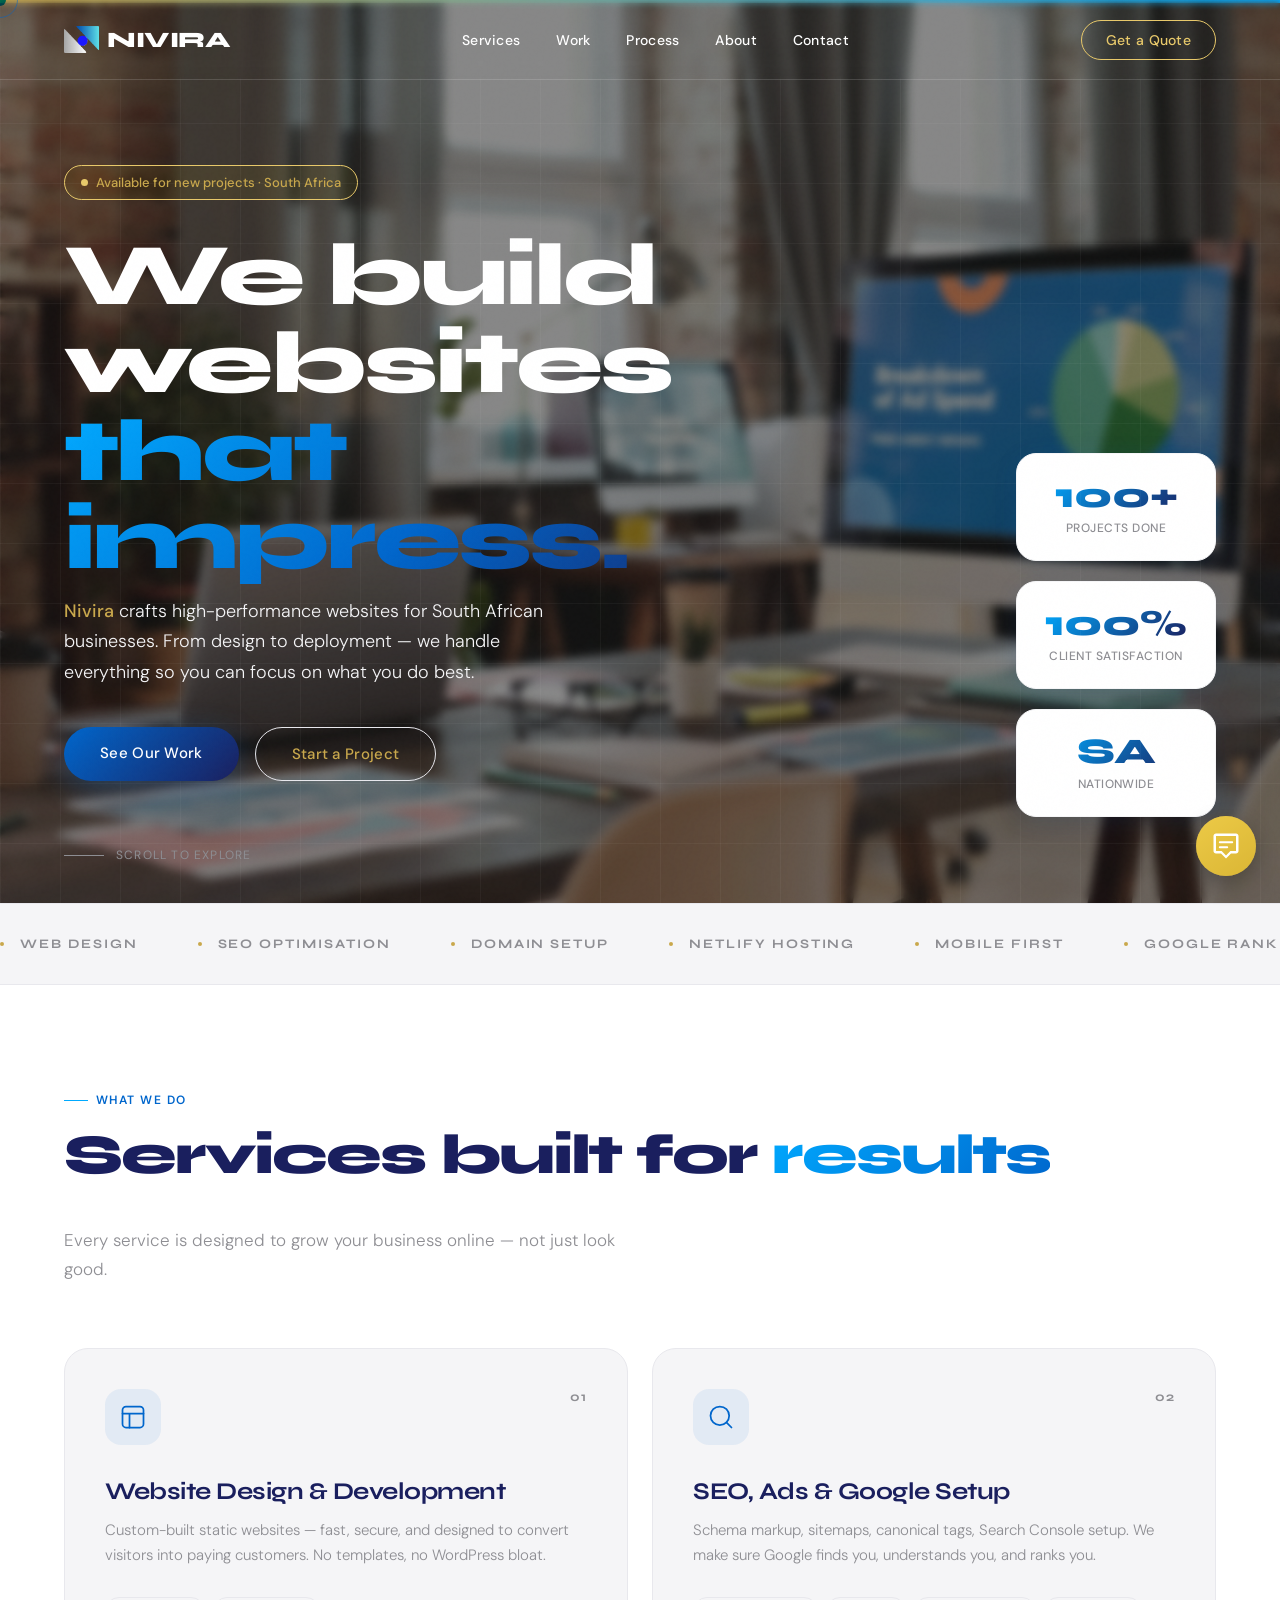
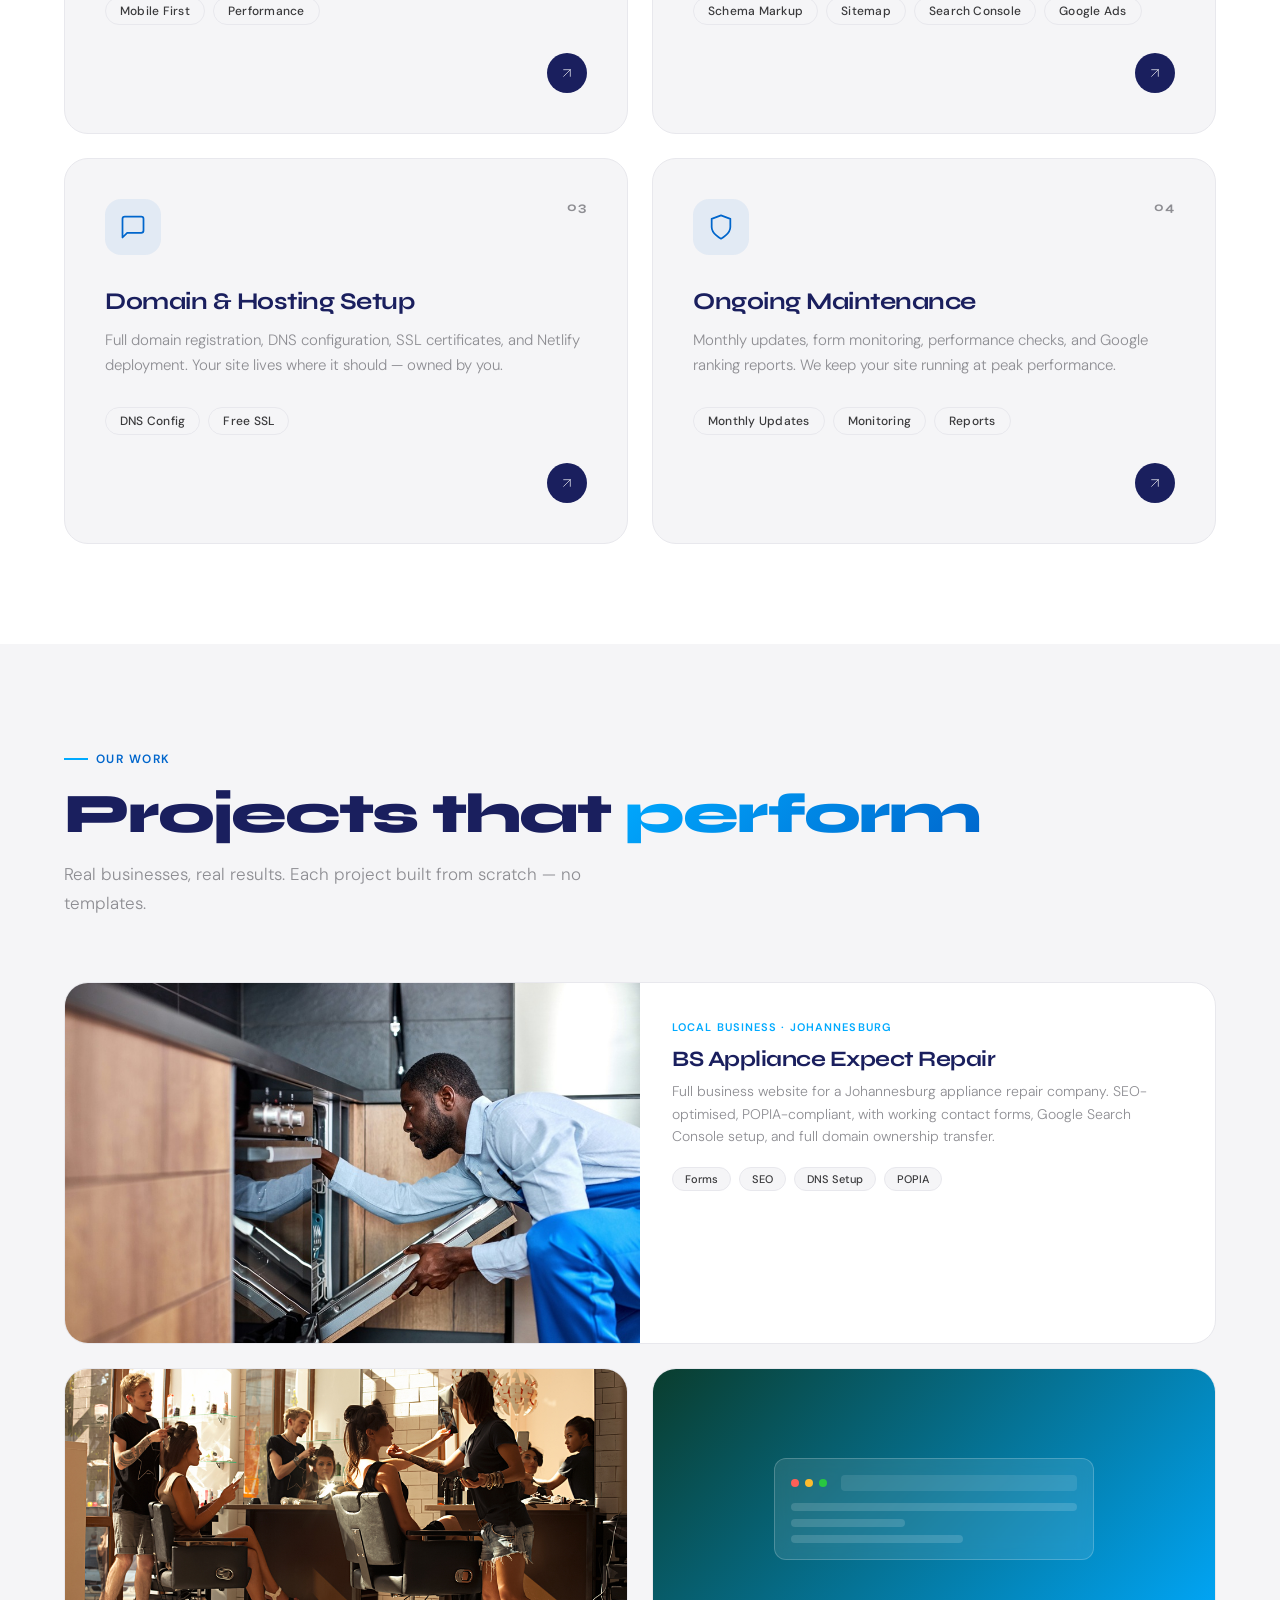
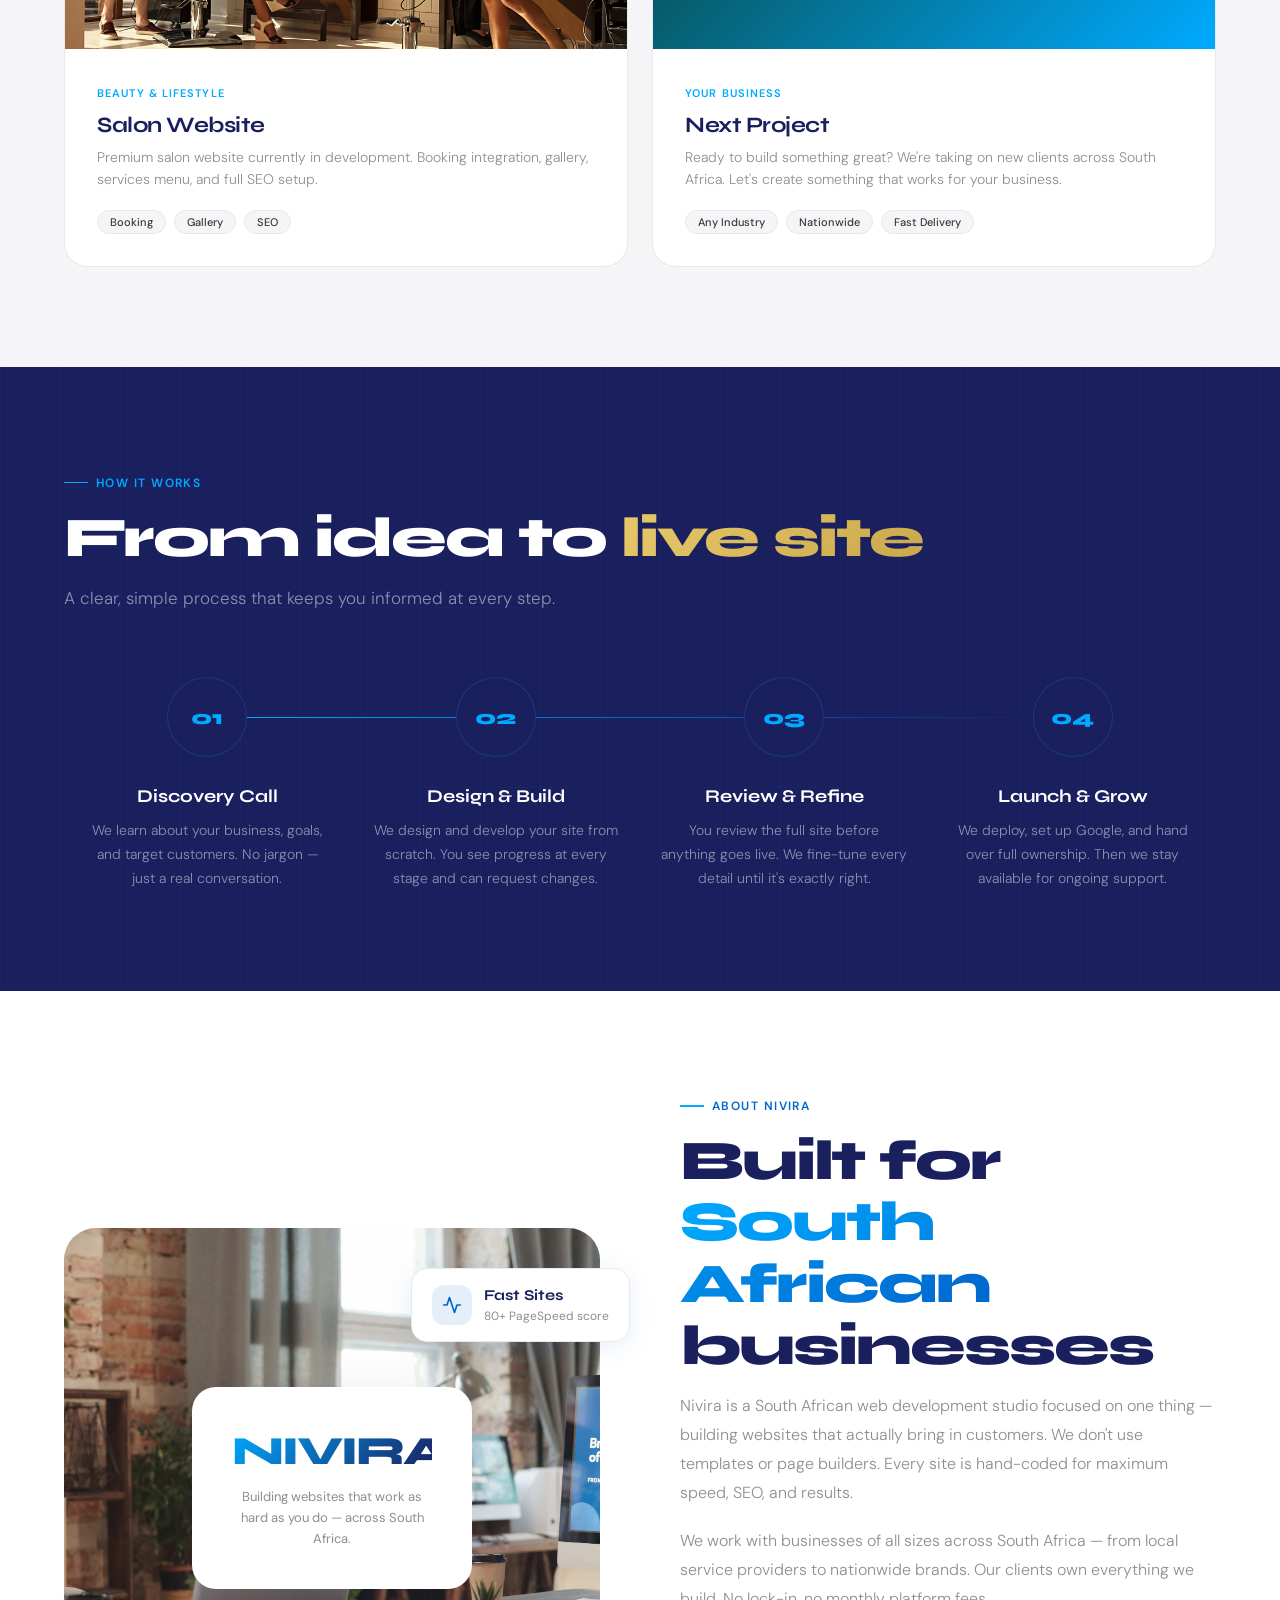
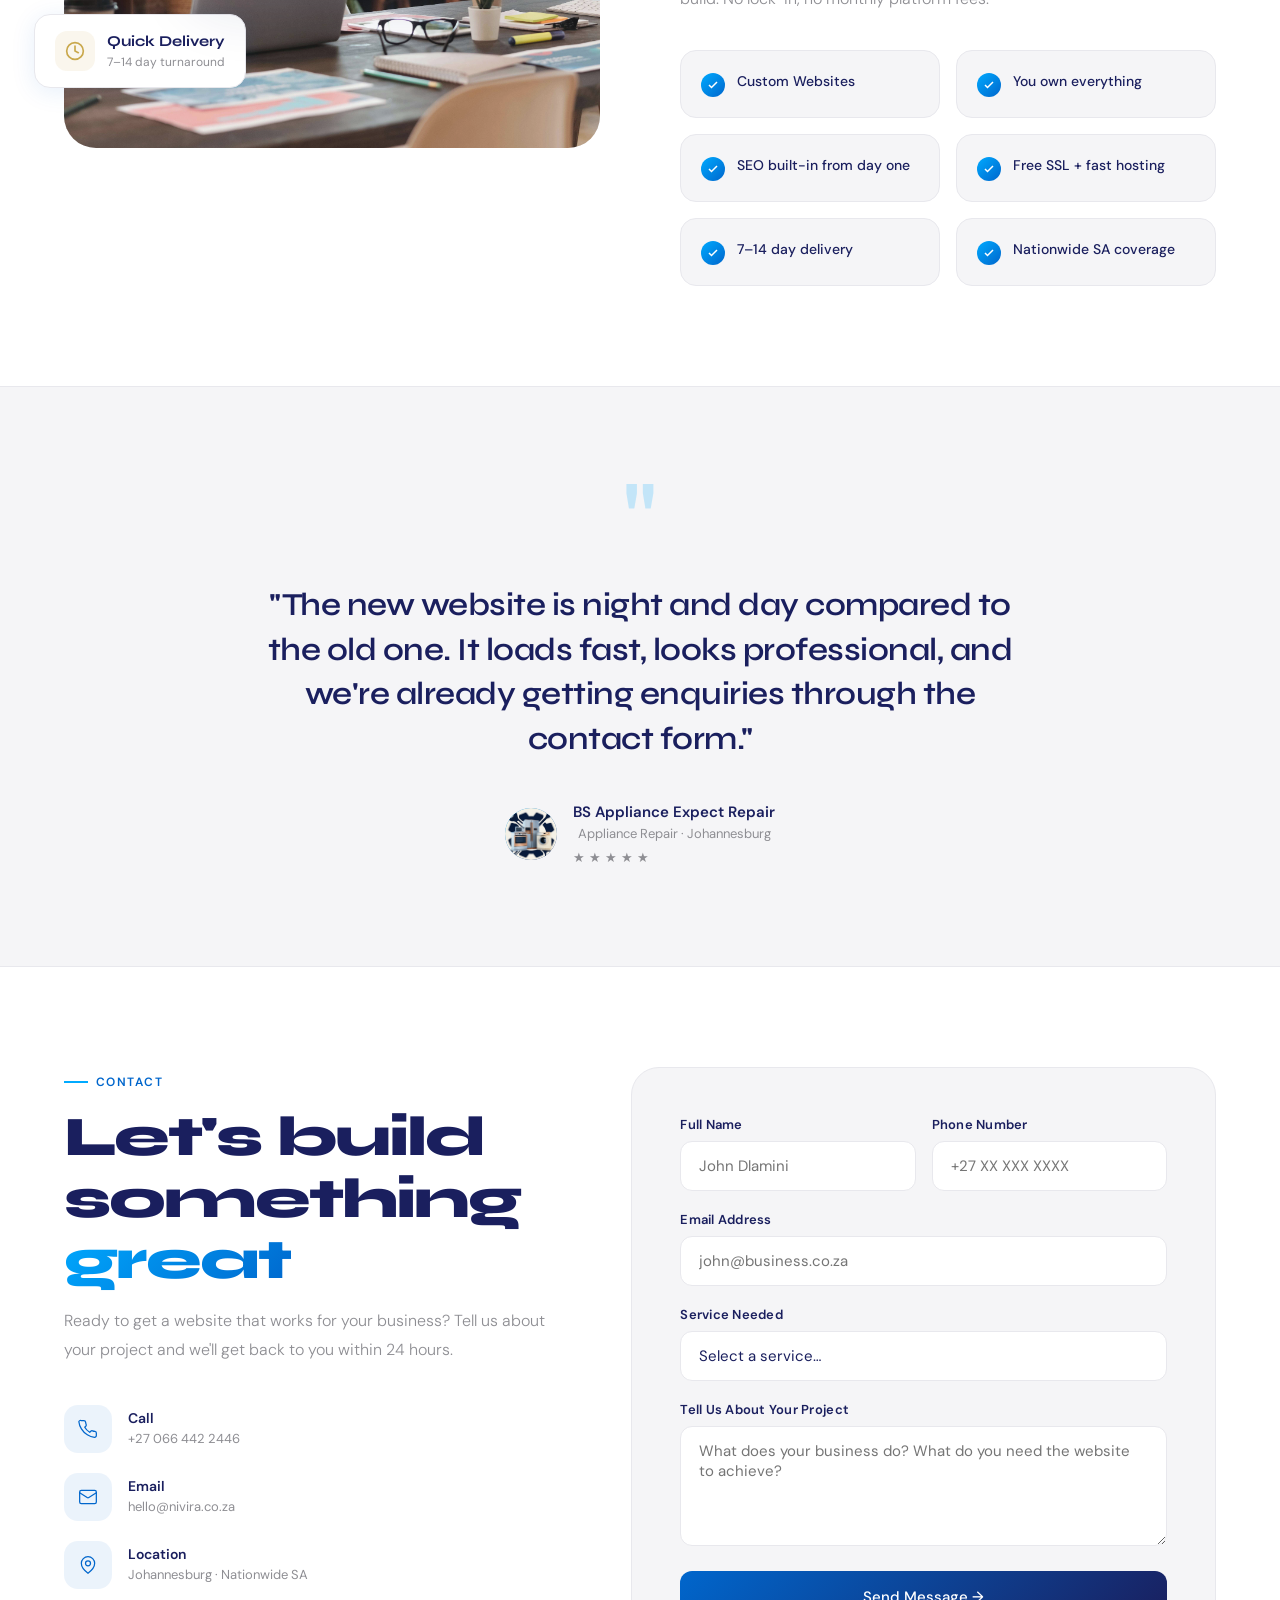
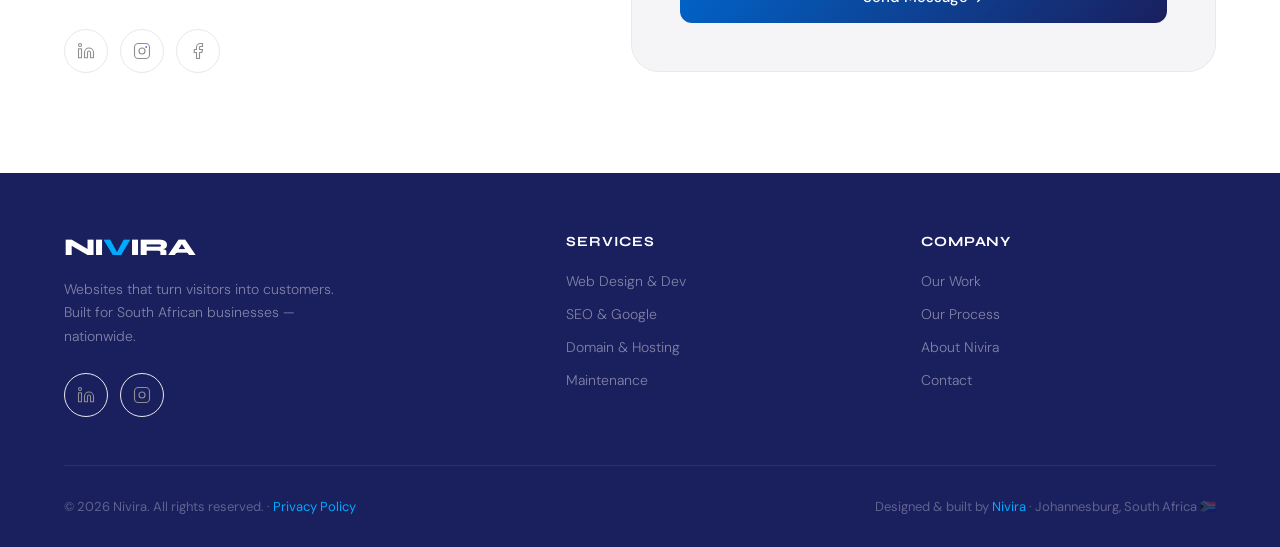
==== commit 7fc87892: "Add files via upload" ====
--- a/index.html
+++ b/index.html
@@ -3,1066 +3,611 @@
 <head>
 <meta charset="UTF-8">
 <meta name="viewport" content="width=device-width, initial-scale=1.0">
-<title>Happy Birthday Patrick | Interactive Celebration</title>
-<link href="https://fonts.googleapis.com/css2?family=Cormorant+Garamond:ital,wght@0,300;0,400;0,600;1,300;1,400&family=Cinzel:wght@400;600;700&family=Montserrat:wght@300;400;500&display=swap" rel="stylesheet">
-<style>
-  :root {
-    --gold: #C9A84C;
-    --gold-light: #E8C97A;
-    --gold-pale: #F5E6C0;
-    --gold-dark: #8B6914;
-    --black: #0A0A0A;
-    --deep: #0E0C09;
-    --surface: #141209;
-    --surface2: #1C1810;
-    --text: #F0E8D5;
-    --text-muted: #A09070;
-    --white: #FDF8EE;
-  }
-
-  *, *::before, *::after { margin: 0; padding: 0; box-sizing: border-box; }
-
-  html { scroll-behavior: smooth; }
-
-  body {
-    background: var(--deep);
-    color: var(--text);
-    font-family: 'Montserrat', sans-serif;
-    overflow-x: hidden;
-    cursor: none;
-  }
-
-  /* CUSTOM CURSOR */
-  .cursor {
-    position: fixed; width: 10px; height: 10px;
-    background: var(--gold); border-radius: 50%;
-    pointer-events: none; z-index: 9999;
-    transform: translate(-50%, -50%);
-    transition: transform 0.1s ease, background 0.2s;
-    mix-blend-mode: screen;
-  }
-  .cursor-ring {
-    position: fixed; width: 36px; height: 36px;
-    border: 1px solid var(--gold); border-radius: 50%;
-    pointer-events: none; z-index: 9998;
-    transform: translate(-50%, -50%);
-    transition: transform 0.15s ease, width 0.3s, height 0.3s, opacity 0.3s;
-    opacity: 0.5;
-  }
-
-  /* FLYING PHOTO ANIMATIONS */
-  .flying-photo {
-    position: fixed;
-    width: 120px;
-    height: 120px;
-    object-fit: cover;
-    border-radius: 8px;
-    border: 2px solid var(--gold);
-    box-shadow: 0 10px 30px rgba(0,0,0,0.5);
-    pointer-events: none;
-    z-index: 999;
-    opacity: 0;
-    filter: brightness(0.9) sepia(0.2);
-    transition: all 0.1s ease;
-  }
-  .flying-photo.visible {
-    animation: flyAcross 1.5s ease-out forwards;
-  }
-  @keyframes flyAcross {
-    0% {
-      opacity: 0;
-      transform: translateX(-200px) rotate(-15deg) scale(0.8);
-    }
-    10% {
-      opacity: 1;
-    }
-    50% {
-      transform: translateX(calc(50vw - 60px)) rotate(5deg) scale(1);
-    }
-    90% {
-      opacity: 1;
-    }
-    100% {
-      opacity: 0;
-      transform: translateX(calc(100vw + 100px)) rotate(25deg) scale(0.6);
-      display: none;
-    }
-  }
-
-  /* FLOATING ANIMATION FOR ELEMENTS */
-  @keyframes floatSlow {
-    0%, 100% { transform: translateY(0px) rotate(0deg); }
-    50% { transform: translateY(-20px) rotate(2deg); }
-  }
-  @keyframes floatMedium {
-    0%, 100% { transform: translateY(0px) rotate(0deg); }
-    50% { transform: translateY(-12px) rotate(-1deg); }
-  }
-  @keyframes floatFast {
-    0%, 100% { transform: translateY(0px) rotate(0deg); }
-    50% { transform: translateY(-8px) rotate(1deg); }
-  }
-  @keyframes spinSlow {
-    from { transform: rotate(0deg); }
-    to { transform: rotate(360deg); }
-  }
-  @keyframes pulseGlow {
-    0%, 100% { text-shadow: 0 0 5px rgba(201,168,76,0.3); }
-    50% { text-shadow: 0 0 25px rgba(201,168,76,0.6); }
-  }
-
-  /* PARALLAX SCROLL EFFECTS */
-  .parallax-item {
-    transition: transform 0.3s cubic-bezier(0.2, 0.9, 0.4, 1.1);
-    will-change: transform;
-  }
-  .parallax-left {
-    transform: translateX(-30px);
-    opacity: 0.6;
-    transition: all 0.6s ease;
-  }
-  .parallax-left.visible {
-    transform: translateX(0);
-    opacity: 1;
-  }
-  .parallax-right {
-    transform: translateX(30px);
-    opacity: 0.6;
-    transition: all 0.6s ease;
-  }
-  .parallax-right.visible {
-    transform: translateX(0);
-    opacity: 1;
-  }
-  .parallax-up {
-    transform: translateY(40px);
-    opacity: 0;
-    transition: all 0.8s ease;
-  }
-  .parallax-up.visible {
-    transform: translateY(0);
-    opacity: 1;
-  }
-
-  /* SPARKLE TRAIL EFFECT */
-  .sparkle-trail {
-    position: fixed;
-    width: 4px;
-    height: 4px;
-    background: var(--gold);
-    border-radius: 50%;
-    pointer-events: none;
-    z-index: 9997;
-    filter: blur(1px);
-    animation: sparkleFade 0.5s ease-out forwards;
-  }
-  @keyframes sparkleFade {
-    0% { opacity: 1; transform: scale(1); }
-    100% { opacity: 0; transform: scale(0); }
-  }
-
-  /* HOVER GLOW EFFECTS */
-  .glow-on-hover {
-    transition: all 0.3s ease;
-  }
-  .glow-on-hover:hover {
-    filter: drop-shadow(0 0 15px rgba(201,168,76,0.5));
-    transform: scale(1.02);
-  }
-
-  /* SPLASH - keeping original styles */
-  #splash {
-    position: fixed; inset: 0;
-    background: var(--black);
-    z-index: 1000;
-    display: flex; flex-direction: column;
-    align-items: center; justify-content: center;
-    gap: 0;
-    overflow: hidden;
-  }
-  #splash .bg-lines {
-    position: absolute; inset: 0;
-    background-image:
-      repeating-linear-gradient(0deg, transparent, transparent 79px, rgba(201,168,76,0.04) 80px),
-      repeating-linear-gradient(90deg, transparent, transparent 79px, rgba(201,168,76,0.04) 80px);
-    animation: gridPulse 4s ease-in-out infinite;
-  }
-  @keyframes gridPulse {
-    0%,100% { opacity: 0.5; } 50% { opacity: 1; }
-  }
-  #splash .candles-row {
-    display: flex; gap: 18px; margin-bottom: 28px;
-    opacity: 0; animation: fadeUp 0.8s 0.3s forwards;
-  }
-  .candle { 
-    display: flex; flex-direction: column; align-items: center; 
-    cursor: pointer; transition: transform 0.2s ease;
-  }
-  .candle:hover { transform: translateY(-5px); }
-  .flame {
-    width: 10px; height: 22px;
-    background: radial-gradient(ellipse at 50% 80%, #fff 0%, #FFD700 30%, #FF8C00 70%, transparent 100%);
-    border-radius: 50% 50% 30% 30%;
-    animation: flicker 0.6s ease-in-out infinite alternate;
-    filter: blur(0.5px);
-    margin-bottom: -2px;
-    transition: all 0.2s ease;
-  }
-  .flame.extinguished {
-    opacity: 0.2;
-    background: radial-gradient(ellipse at 50% 80%, #666 0%, #444 70%, transparent 100%);
-    animation: none;
-  }
-  @keyframes flicker {
-    0% { transform: scaleX(1) scaleY(1) rotate(-2deg); opacity: 1; }
-    100% { transform: scaleX(0.85) scaleY(1.1) rotate(2deg); opacity: 0.9; }
-  }
-  .candle-body {
-    width: 10px; height: 36px;
-    background: linear-gradient(180deg, #fffde7, #e8c97a);
-    border-radius: 2px;
-  }
-  .candle-base { width: 14px; height: 4px; background: var(--gold-dark); border-radius: 1px; }
-
-  #splash .ornament {
-    font-size: 13px; letter-spacing: 6px; color: var(--gold);
-    font-family: 'Cinzel', serif; text-transform: uppercase;
-    opacity: 0; animation: fadeUp 0.8s 0.5s forwards;
-  }
-  #splash h1 {
-    font-family: 'Cinzel', serif;
-    font-size: clamp(48px, 10vw, 110px);
-    font-weight: 700;
-    color: transparent;
-    background: linear-gradient(135deg, #8B6914 0%, #C9A84C 40%, #F5E6C0 60%, #C9A84C 80%, #8B6914 100%);
-    -webkit-background-clip: text; background-clip: text;
-    background-size: 200% auto;
-    letter-spacing: 0.06em;
-    line-height: 1;
-    text-align: center;
-    opacity: 0; animation: fadeUp 0.9s 0.7s forwards, shimmer 4s 1.6s linear infinite;
-    padding: 0 20px;
-  }
-  @keyframes shimmer { to { background-position: 200% center; } }
-  #splash .subtitle {
-    font-family: 'Cormorant Garamond', serif;
-    font-size: clamp(16px, 3vw, 26px);
-    font-weight: 300; font-style: italic;
-    color: var(--gold-light); letter-spacing: 3px;
-    opacity: 0; animation: fadeUp 0.8s 1s forwards;
-    margin-top: 10px;
-  }
-  #splash .divider {
-    display: flex; align-items: center; gap: 16px;
-    margin: 24px 0;
-    opacity: 0; animation: fadeUp 0.8s 1.2s forwards;
-  }
-  #splash .divider span { width: 80px; height: 1px; background: linear-gradient(90deg, transparent, var(--gold)); }
-  #splash .divider span:last-child { background: linear-gradient(90deg, var(--gold), transparent); }
-  #splash .enter-btn {
-    margin-top: 8px;
-    padding: 14px 48px;
-    background: transparent;
-    border: 1px solid var(--gold);
-    color: var(--gold);
-    font-family: 'Cinzel', serif;
-    font-size: 12px; letter-spacing: 4px;
-    text-transform: uppercase;
-    cursor: pointer;
-    position: relative; overflow: hidden;
-    transition: color 0.4s;
-    opacity: 0; animation: fadeUp 0.8s 1.5s forwards;
-  }
-  #splash .enter-btn::before {
-    content: ''; position: absolute; inset: 0;
-    background: var(--gold); transform: translateX(-101%);
-    transition: transform 0.4s ease;
-  }
-  #splash .enter-btn:hover::before { transform: translateX(0); }
-  #splash .enter-btn:hover { color: var(--black); }
-  @keyframes fadeUp {
-    from { opacity: 0; transform: translateY(24px); }
-    to { opacity: 1; transform: translateY(0); }
-  }
-  #splash.exit { animation: splashExit 1s ease-in forwards; }
-  @keyframes splashExit {
-    0% { opacity: 1; transform: scale(1); }
-    100% { opacity: 0; transform: scale(1.04); pointer-events: none; }
-  }
-
-  #site { opacity: 0; transition: opacity 1s ease 0.4s; }
-  #site.visible { opacity: 1; }
-
-  /* PARTICLES */
-  #particles { position: fixed; inset: 0; pointer-events: none; z-index: 0; overflow: hidden; }
-  .particle {
-    position: absolute; border-radius: 50%;
-    background: var(--gold); opacity: 0;
-    animation: particleFloat linear infinite;
-  }
-
-  /* NAV */
-  nav {
-    position: fixed; top: 0; left: 0; right: 0;
-    padding: 20px 60px;
-    display: flex; align-items: center; justify-content: space-between;
-    z-index: 100;
-    background: linear-gradient(180deg, rgba(10,10,10,0.9) 0%, transparent 100%);
-    backdrop-filter: blur(4px);
-  }
-  nav .logo { font-family: 'Cinzel', serif; font-size: 18px; color: var(--gold); letter-spacing: 3px; }
-  nav ul { list-style: none; display: flex; gap: 36px; }
-  nav ul a {
-    color: var(--text-muted); text-decoration: none;
-    font-size: 11px; letter-spacing: 3px; text-transform: uppercase;
-    font-family: 'Cinzel', serif;
-    transition: color 0.3s;
-    position: relative;
-  }
-  nav ul a::after {
-    content: ''; position: absolute; bottom: -4px; left: 0; right: 100%;
-    height: 1px; background: var(--gold); transition: right 0.3s;
-  }
-  nav ul a:hover { color: var(--gold); }
-  nav ul a:hover::after { right: 0; }
-  nav .sound-btn {
-    background: none; border: 1px solid rgba(201,168,76,0.3);
-    color: var(--gold); padding: 8px 16px; cursor: pointer;
-    font-size: 10px; letter-spacing: 3px; font-family: 'Cinzel', serif;
-    text-transform: uppercase; transition: all 0.3s;
-  }
-  nav .sound-btn:hover { background: rgba(201,168,76,0.1); border-color: var(--gold); }
-
-  /* HERO */
-  #hero {
-    min-height: 100vh; position: relative;
-    display: flex; flex-direction: column;
-    align-items: center; justify-content: center;
-    text-align: center; overflow: hidden;
-  }
-  #hero .bg-video-overlay {
-    position: absolute; inset: 0;
-    background: radial-gradient(ellipse 70% 60% at 50% 40%, rgba(201,168,76,0.07) 0%, transparent 70%),
-                radial-gradient(ellipse 100% 80% at 50% 100%, rgba(10,10,10,1) 0%, transparent 60%);
-    z-index: 1;
-  }
-  #hero-canvas { position: absolute; inset: 0; z-index: 0; }
-  #hero .content { position: relative; z-index: 2; }
-  #hero .pre-title {
-    font-family: 'Cinzel', serif;
-    font-size: 11px; letter-spacing: 8px; color: var(--gold);
-    text-transform: uppercase; margin-bottom: 20px;
-    opacity: 0; animation: fadeUp 1s 0.2s forwards;
-  }
-  #hero h2 {
-    font-family: 'Cormorant Garamond', serif;
-    font-size: clamp(16px, 3vw, 24px);
-    font-weight: 300; font-style: italic;
-    color: var(--text-muted); margin-bottom: 10px;
-    opacity: 0; animation: fadeUp 1s 0.4s forwards;
-  }
-  #hero .big-name {
-    font-family: 'Cinzel', serif;
-    font-size: clamp(56px, 12vw, 140px);
-    font-weight: 700; line-height: 0.9;
-    color: transparent;
-    background: linear-gradient(135deg, #8B6914 0%, #C9A84C 35%, #F5E6C0 55%, #C9A84C 75%, #8B6914 100%);
-    -webkit-background-clip: text; background-clip: text;
-    background-size: 200% auto;
-    animation: fadeUp 1s 0.6s forwards, shimmer 5s 1.6s linear infinite;
-    opacity: 0; display: inline-block;
-    cursor: pointer;
-    transition: letter-spacing 0.3s;
-  }
-  #hero .big-name:hover { letter-spacing: 8px; text-shadow: 0 0 15px rgba(201,168,76,0.4); }
-  #hero .tagline {
-    font-family: 'Cormorant Garamond', serif;
-    font-size: clamp(18px, 3vw, 28px);
-    font-weight: 300; font-style: italic;
-    color: var(--gold-light); margin-top: 16px;
-    opacity: 0; animation: fadeUp 1s 0.8s forwards;
-    letter-spacing: 2px;
-  }
-  #hero .gold-line {
-    width: 1px; height: 80px; background: linear-gradient(180deg, transparent, var(--gold), transparent);
-    margin: 40px auto 0;
-    opacity: 0; animation: fadeIn 1s 1.2s forwards;
-  }
-  .hero-actions {
-    margin-top: 30px;
-    display: flex;
-    gap: 20px;
-    justify-content: center;
-    opacity: 0;
-    animation: fadeUp 1s 1s forwards;
-  }
-  .hero-btn {
-    background: transparent;
-    border: 1px solid var(--gold);
-    color: var(--gold);
-    padding: 10px 28px;
-    font-family: 'Cinzel', serif;
-    font-size: 10px;
-    letter-spacing: 3px;
-    text-transform: uppercase;
-    cursor: pointer;
-    transition: all 0.3s;
-  }
-  .hero-btn:hover {
-    background: var(--gold);
-    color: var(--black);
-    transform: translateY(-3px);
-    box-shadow: 0 5px 20px rgba(201,168,76,0.3);
-  }
-  @keyframes fadeIn { to { opacity: 1; } }
-
-  /* SECTION STYLES (keeping original structure) */
-  section { position: relative; z-index: 2; }
-  .section-label {
-    font-family: 'Cinzel', serif;
-    font-size: 10px; letter-spacing: 6px; color: var(--gold);
-    text-transform: uppercase; margin-bottom: 12px;
-    display: flex; align-items: center; gap: 16px;
-  }
-  .section-label::before, .section-label::after {
-    content: ''; flex: 1; height: 1px;
-    background: linear-gradient(90deg, transparent, rgba(201,168,76,0.4));
-  }
-  .section-label::before { background: linear-gradient(90deg, rgba(201,168,76,0.4), transparent); }
-  .section-title {
-    font-family: 'Cinzel', serif;
-    font-size: clamp(28px, 5vw, 52px);
-    font-weight: 600; color: var(--text);
-    letter-spacing: 0.05em; margin-bottom: 8px;
-  }
-  .section-sub {
-    font-family: 'Cormorant Garamond', serif;
-    font-size: 20px; font-weight: 300; font-style: italic;
-    color: var(--text-muted); margin-bottom: 60px;
-  }
-
-  /* COUNTER, TIMELINE, GALLERY, MESSAGE, WISHES (keeping original styles) */
-  #counter { padding: 80px 60px; text-align: center; background: linear-gradient(180deg, var(--deep) 0%, var(--surface) 50%, var(--deep) 100%); }
-  .counter-grid { display: flex; gap: 20px; justify-content: center; margin: 40px auto; flex-wrap: wrap; }
-  .counter-box {
-    background: var(--surface2); border: 1px solid rgba(201,168,76,0.15);
-    padding: 28px 32px; text-align: center; min-width: 130px;
-    transition: all 0.3s ease; cursor: pointer;
-  }
-  .counter-box:hover { border-color: rgba(201,168,76,0.6); transform: translateY(-8px) scale(1.02); background: var(--surface); }
-  .counter-num {
-    font-family: 'Cinzel', serif; font-size: 48px; font-weight: 700;
-    background: linear-gradient(135deg, var(--gold-dark), var(--gold-light));
-    -webkit-background-clip: text; background-clip: text; color: transparent;
-  }
-  .counter-label { font-size: 9px; letter-spacing: 4px; color: var(--text-muted); text-transform: uppercase; font-family: 'Cinzel', serif; margin-top: 6px; }
-
-  #timeline { padding: 100px 40px; max-width: 900px; margin: 0 auto; text-align: center; }
-  .timeline-track { position: relative; margin-top: 60px; padding: 0 20px; }
-  .timeline-track::before {
-    content: ''; position: absolute; left: 50%; top: 0; bottom: 0; width: 1px;
-    background: linear-gradient(180deg, transparent, rgba(201,168,76,0.4) 10%, rgba(201,168,76,0.4) 90%, transparent);
-    transform: translateX(-50%);
-  }
-  .tl-item { display: flex; margin-bottom: 60px; opacity: 0; transform: translateY(30px); transition: opacity 0.7s ease, transform 0.7s ease; cursor: pointer; }
-  .tl-item.visible { opacity: 1; transform: translateY(0); }
-  .tl-item:nth-child(even) { flex-direction: row-reverse; }
-  .tl-content {
-    width: calc(50% - 40px); background: var(--surface); border: 1px solid rgba(201,168,76,0.15);
-    padding: 24px 28px; transition: all 0.3s ease;
-  }
-  .tl-item:hover .tl-content { border-color: rgba(201,168,76,0.5); transform: translateY(-5px) scale(1.01); background: var(--surface2); }
-  .tl-item:nth-child(odd) .tl-content { margin-right: auto; text-align: right; }
-  .tl-item:nth-child(even) .tl-content { margin-left: auto; text-align: left; }
-  .tl-year { font-family: 'Cinzel', serif; font-size: 11px; letter-spacing: 3px; color: var(--gold); margin-bottom: 8px; }
-  .tl-title { font-family: 'Cormorant Garamond', serif; font-size: 22px; font-weight: 400; color: var(--text); }
-  .tl-desc { font-size: 13px; color: var(--text-muted); line-height: 1.7; }
-  .tl-emoji { font-size: 20px; margin-bottom: 6px; display: block; }
-  .tl-dot {
-    position: absolute; left: 50%; top: 28px; width: 12px; height: 12px;
-    background: var(--gold); border-radius: 50%; transform: translate(-50%, -50%);
-    box-shadow: 0 0 0 4px rgba(201,168,76,0.15); transition: all 0.3s;
-  }
-  .tl-item:hover .tl-dot { transform: translate(-50%, -50%) scale(1.5); box-shadow: 0 0 0 8px rgba(201,168,76,0.3); }
-
-  #gallery { padding: 100px 60px; background: linear-gradient(180deg, var(--deep) 0%, var(--surface) 50%, var(--deep) 100%); text-align: center; }
-  .gallery-grid { display: grid; grid-template-columns: repeat(3, 1fr); gap: 3px; margin: 60px auto; max-width: 900px; }
-  .gallery-item {
-    position: relative; overflow: hidden; aspect-ratio: 1; background: var(--surface2);
-    border: 1px solid rgba(201,168,76,0.1); cursor: pointer; transition: all 0.3s ease;
-  }
-  .gallery-item.large { grid-column: span 2; aspect-ratio: 2/1; }
-  .gallery-item:hover { border-color: var(--gold); transform: scale(1.02) translateY(-5px); z-index: 5; }
-  .gallery-item:hover .gallery-overlay { opacity: 1; }
-  .gallery-item img { width: 100%; height: 100%; object-fit: cover; transition: transform 0.6s ease, filter 0.4s; filter: grayscale(20%) brightness(0.85); }
-  .gallery-item:hover img { transform: scale(1.1); filter: grayscale(0%) brightness(1); }
-  .gallery-overlay {
-    position: absolute; inset: 0; background: linear-gradient(135deg, rgba(201,168,76,0.3), transparent);
-    opacity: 0; transition: opacity 0.4s; display: flex; align-items: flex-end; padding: 20px;
-  }
-  .gallery-caption { font-family: 'Cormorant Garamond', serif; font-size: 16px; font-style: italic; color: var(--white); }
-  .gallery-placeholder { width: 100%; height: 100%; display: flex; flex-direction: column; align-items: center; justify-content: center; gap: 8px; color: rgba(201,168,76,0.3); }
-
-  #lightbox { position: fixed; inset: 0; background: rgba(0,0,0,0.95); z-index: 500; display: none; align-items: center; justify-content: center; padding: 40px; }
-  #lightbox.open { display: flex; }
-  #lightbox img { max-width: 90vw; max-height: 80vh; object-fit: contain; border: 1px solid var(--gold); }
-  #lightbox-close { position: absolute; top: 24px; right: 32px; font-size: 28px; color: var(--gold); cursor: pointer; background: none; border: none; }
-
-  #message { padding: 120px 60px; text-align: center; max-width: 800px; margin: 0 auto; }
-  .message-card {
-    background: var(--surface); border: 1px solid rgba(201,168,76,0.2);
-    padding: 60px 70px; position: relative; transition: all 0.3s;
-  }
-  .message-card:hover { border-color: rgba(201,168,76,0.4); transform: translateY(-8px); }
-  .message-card::before, .message-card::after {
-    content: ''; position: absolute; width: 40px; height: 40px;
-    border-color: var(--gold); border-style: solid;
-  }
-  .message-card::before { top: -1px; left: -1px; border-width: 1px 0 0 1px; }
-  .message-card::after { bottom: -1px; right: -1px; border-width: 0 1px 1px 0; }
-  .big-quote { font-family: 'Cormorant Garamond', serif; font-size: 80px; line-height: 0.5; color: var(--gold); opacity: 0.4; margin-bottom: 20px; }
-  .message-text { font-family: 'Cormorant Garamond', serif; font-size: clamp(20px, 3vw, 28px); font-weight: 300; line-height: 1.8; color: var(--text); font-style: italic; min-height: 200px; }
-  .typewriter-cursor { display: inline-block; width: 3px; height: 28px; background: var(--gold); margin-left: 4px; vertical-align: middle; animation: blinkCursor 1s step-end infinite; }
-  @keyframes blinkCursor { 0%,100% { opacity: 1; } 50% { opacity: 0; } }
-  .message-sig { font-family: 'Cinzel', serif; font-size: 12px; letter-spacing: 4px; color: var(--gold); margin-top: 32px; text-transform: uppercase; }
-
-  #wishes { padding: 80px 60px; background: var(--surface); text-align: center; }
-  .wish-form { max-width: 560px; margin: 0 auto; display: flex; flex-direction: column; gap: 16px; }
-  .wish-form input, .wish-form textarea { background: var(--surface2); border: 1px solid rgba(201,168,76,0.2); color: var(--text); padding: 16px 20px; font-family: 'Montserrat', sans-serif; font-size: 14px; transition: border-color 0.3s; }
-  .wish-form input:focus, .wish-form textarea:focus { border-color: var(--gold); }
-  .wish-btn {
-    background: transparent; border: 1px solid var(--gold); color: var(--gold); padding: 16px;
-    font-family: 'Cinzel', serif; font-size: 11px; letter-spacing: 4px; text-transform: uppercase; cursor: pointer; transition: all 0.3s;
-  }
-  .wish-btn:hover { background: var(--gold); color: var(--black); transform: translateY(-2px); }
-  .wishes-wall { max-width: 900px; margin: 60px auto 0; display: grid; grid-template-columns: repeat(auto-fill, minmax(260px, 1fr)); gap: 20px; }
-  .wish-card {
-    background: var(--surface2); border: 1px solid rgba(201,168,76,0.12); padding: 24px;
-    transition: all 0.3s; animation: fadeUp 0.5s ease forwards;
-  }
-  .wish-card:hover { border-color: rgba(201,168,76,0.5); transform: translateY(-6px) scale(1.02); }
-  .wish-card .wish-name { font-family: 'Cinzel', serif; font-size: 10px; letter-spacing: 3px; color: var(--gold); margin-bottom: 10px; }
-  .wish-card .wish-msg { font-family: 'Cormorant Garamond', serif; font-size: 18px; font-style: italic; color: var(--text); line-height: 1.7; }
-
-  footer { padding: 60px; text-align: center; border-top: 1px solid rgba(201,168,76,0.1); }
-  footer .footer-crown { font-family: 'Cormorant Garamond', serif; font-size: 52px; color: var(--gold); opacity: 0.3; margin-bottom: 16px; animation: spinSlow 20s linear infinite; display: inline-block; }
-  footer p { font-family: 'Cinzel', serif; font-size: 10px; letter-spacing: 4px; color: var(--text-muted); text-transform: uppercase; }
-
-  .scroll-reveal { opacity: 0; transform: translateY(40px); transition: opacity 0.8s ease, transform 0.8s ease; }
-  .scroll-reveal.visible { opacity: 1; transform: translateY(0); }
-  .orb { position: fixed; border-radius: 50%; filter: blur(80px); pointer-events: none; z-index: 0; opacity: 0.04; animation: orbFloat 20s ease-in-out infinite; }
-  .orb1 { width: 600px; height: 600px; background: var(--gold); top: -200px; right: -200px; }
-  .orb2 { width: 400px; height: 400px; background: var(--gold); bottom: 20%; left: -150px; animation-delay: -10s; }
-  @keyframes orbFloat { 0%,100% { transform: translate(0,0) scale(1); } 33% { transform: translate(30px,-40px) scale(1.05); } 66% { transform: translate(-20px,30px) scale(0.95); } }
-  @keyframes particleFloat { 0% { transform: translateY(100vh) scale(0); opacity: 0; } 10% { opacity: 0.6; } 90% { opacity: 0.3; } 100% { transform: translateY(-10px) scale(1); opacity: 0; } }
-  @keyframes confettiFall { to { transform: translateY(100vh) rotate(360deg); opacity: 0; } }
-  @media (max-width: 768px) {
-    nav { padding: 16px 24px; }
-    nav ul { display: none; }
-    #hero .big-name { font-size: clamp(44px,14vw,80px); }
-    .gallery-grid { grid-template-columns: repeat(2,1fr); }
-    .timeline-track::before { left: 20px; }
-    .tl-item, .tl-item:nth-child(even) { flex-direction: column; padding-left: 52px; }
-    .tl-content, .tl-item:nth-child(odd) .tl-content, .tl-item:nth-child(even) .tl-content { width: 100%; text-align: left; margin: 0; }
-    .tl-content::before { display: none; }
-    .tl-dot { left: 20px; }
-    #message { padding: 80px 24px; }
-    .message-card { padding: 40px 28px; }
-  }
-</style>
+<title>Nivira | Websites That Turn Visitors into Customers</title>
+<meta name="description" content="Nivira builds high-performance websites for South African businesses. SEO, hosting, design and development nationwide.">
+<link rel="icon" type="image/png" href="favicon-96x96.png" sizes="96x96" />
+<link rel="icon" type="image/svg+xml" href="favicon.svg" />
+<link rel="shortcut icon" href="favicon.ico" />
+<link rel="apple-touch-icon" sizes="180x180" href="apple-touch-icon.png" />
+<meta name="apple-mobile-web-app-title" content="Nivira Solutions" />
+<link rel="manifest" href="/site.webmanifest" />
+<link rel="preconnect" href="https://fonts.googleapis.com">
+<link rel="preconnect" href="https://fonts.gstatic.com" crossorigin>
+<link href="https://fonts.googleapis.com/css2?family=Syne:wght@400;500;600;700;800&family=DM+Sans:ital,opsz,wght@0,9..40,300;0,9..40,400;0,9..40,500;1,9..40,300&display=swap" rel="stylesheet">
+<link rel="stylesheet" href="style.css">
 </head>
 <body>
+
+<!-- Custom Cursor -->
 <div class="cursor" id="cursor"></div>
 <div class="cursor-ring" id="cursorRing"></div>
-<div class="orb orb1"></div><div class="orb orb2"></div>
-<div id="particles"></div>
-
-<!-- FLYING PHOTOS CONTAINER -->
-<div id="flyingPhotosContainer"></div>
-
-<div id="splash"><div class="bg-lines"></div><div class="candles-row" id="candlesRow"></div><div class="ornament">✦ A Celebration of Life ✦</div><h1 id="splashName">Happy Birthday</h1><div class="subtitle">A Man of Legend &amp; Grace</div><div class="divider"><span></span><span style="font-size:18px; color:var(--gold);">✦</span><span></span></div><button class="enter-btn" id="enterBtn"><span>Enter Celebration</span></button></div>
-<div id="lightbox"><button id="lightbox-close" onclick="closeLightbox()">✕</button><img id="lightbox-img" src="" alt=""></div>
-<div id="site"><nav><div class="logo">✦ PATRICK BOMPETSHI ✦</div><ul><li><a href="#hero">Home</a></li><li><a href="#counter">Milestones</a></li><li><a href="#timeline">Timeline</a></li><li><a href="#gallery">Gallery</a></li><li><a href="#wishes">Wishes</a></li></ul><button class="sound-btn" id="soundBtn">♪ Music On</button></nav>
-<section id="hero"><canvas id="hero-canvas"></canvas><div class="bg-video-overlay"></div><div class="content"><p class="pre-title">✦ Celebrating</p><h2>The One &amp; Only</h2><span class="big-name" id="heroName">Patrick Bompetshi</span><p class="tagline">A lifetime of love, wisdom &amp; strength</p><div class="hero-actions"><button class="hero-btn" id="surpriseBtn">🎁 Surprise</button><button class="hero-btn" id="sparkleBtn">✨ Sparkle</button><button class="hero-btn" id="flyPhotosBtn">📸 Fly Memories</button></div></div><div class="gold-line"></div></section>
-<section id="counter" class="scroll-reveal"><div class="section-label">Milestones</div><h2 class="section-title">A Life Well Lived</h2><p class="section-sub">Every moment, a treasure</p><div class="counter-grid" id="counterGrid"></div></section>
-<section id="timeline"><div style="text-align:center;"><div class="section-label scroll-reveal">Journey</div><h2 class="section-title scroll-reveal">Moments That Shaped Him</h2><p class="section-sub scroll-reveal">A life written in golden chapters</p></div><div class="timeline-track" id="timelineTrack" style="max-width:900px; margin:0 auto;"></div></section>
-<section id="gallery"><div class="section-label scroll-reveal">Memories</div><h2 class="section-title scroll-reveal">Through the Years</h2><p class="section-sub scroll-reveal">A gallery of golden moments</p><div class="gallery-grid" id="galleryGrid"></div><p style="font-family:'Cinzel',serif; font-size:10px; letter-spacing:3px; color:var(--text-muted); text-align:center; margin-top:16px;">✧ Click any image to enlarge | Scroll for flying photos ✧</p></section>
-<section id="message"><div class="scroll-reveal"><div class="section-label">From the Heart</div><h2 class="section-title">A Message to Dad</h2></div><div class="message-card scroll-reveal"><span class="big-quote">"</span><div class="message-text" id="messageText"></div><span class="typewriter-cursor" id="typeCursor"></span><p class="message-sig">— With all my love</p></div></section>
-<section id="wishes"><div class="section-label scroll-reveal">Guest Book</div><h2 class="section-title scroll-reveal">Leave Your Wishes</h2><p class="section-sub scroll-reveal">Share a birthday message</p><form class="wish-form scroll-reveal" id="wishForm">
-  <input type="text" id="wishName" name="name" placeholder="Your Name" maxlength="50" required>
-  <textarea id="wishMsg" name="message" placeholder="Your birthday message..." rows="3" maxlength="300" required></textarea>
-  <button class="wish-btn" type="submit" id="addWishBtn"><span>Send Wish on WhatsApp ✦</span></button>
-</form><div class="wishes-wall" id="wishesWall"></div></section>
-<footer><div class="footer-crown">♛</div><p>Happy Birthday Patrick Bompetshi — Celebrating a Legend · Made with love</p><p style="margin-top:12px; font-size:9px; opacity:0.4;">✦ &nbsp; ✦ &nbsp; ✦</p></footer></div>
-
-<audio id="bgAudio" loop preload="auto">
-  <source src="sound.mp3" type="audio/mpeg">
-  <source src="https://cdn.pixabay.com/download/audio/2022/10/25/audio_c8c8c8c8c8.mp3?filename=happy-birthday-113941.mp3" type="audio/mpeg">
-</audio>
-
-<script>
-// ========== CONFIGURATION ==========
-const CONFIG = {
-  name: "Patrick Bompetshi",
-  age: 54,
-  dob: new Date(1970, 0, 1),
-  timeline: [
-    { year: "1st Birthday", emoji: "🎂", title: "First Birthday", desc: "The journey began with cake and joy." },
-    { year: "Sweet 16", emoji: "🚗", title: "Sweet Sixteen", desc: "Young, free, and full of dreams." },
-    { year: "21st Birthday", emoji: "🥂", title: "Turning 21", desc: "Adulting begins with style." },
-    { year: "30th", emoji: "🏆", title: "The Prime Years", desc: "Building a legacy, finding his path." },
-    { year: "40th", emoji: "🏠", title: "Family Man", desc: "A home, a family, a heart full of love." },
-    { year: "50th", emoji: "👑", title: "The Golden Jubilee", desc: "Half a century of excellence." },
-    { year: "Today", emoji: "🎉", title: "+1 & Fabulous!", desc: "Still the king, still celebrating YOU!" }
-  ],
-  gallery: [
-    { src: "images/Screenshot_20260607_113131_Facebook.jpg", caption: "The Early Years", large: true, placeholder: false },
-    { src: "images/Screenshot_20260607_113022_Facebook.jpg", caption: "A Proud Father", placeholder: false },
-    { src: "images/image-5.jpg", caption: "Family Moments", placeholder: false },
-    { src: "images/-copy.jpg", caption: "Golden Times", placeholder: false },
-    { src: "images/copy2.jpg", caption: "Forever Young", placeholder: false }
-  ],
-  personalMessage: "To the man who taught me that strength is not just muscle, but the quiet courage to show up every day — who built a world for us with his bare hands and never asked for credit. Every lesson, every sacrifice, every silent presence — it carved who I am. Today we celebrate not just a birthday, but a life that has been nothing short of extraordinary. Happy Birthday, Papa!",
-  seedWishes: [
-    { name: "The Family", msg: "Every day with you has been a gift. Happy Birthday — here's to forever." },
-    
-  ]
-};
-
-// ========== CREATE FLYING PHOTOS CONTAINER ==========
-if (!document.getElementById('flyingPhotosContainer')) {
-  const container = document.createElement('div');
-  container.id = 'flyingPhotosContainer';
-  container.style.cssText = 'position:fixed;top:0;left:0;width:100%;height:100%;pointer-events:none;z-index:998;overflow:hidden;';
-  document.body.appendChild(container);
-}
-
-// ========== YOUR IMAGES GO HERE ==========
-// 📁 CREATE A FOLDER NAMED "photos" IN THE SAME FOLDER AS index.html
-// 📁 PUT YOUR IMAGES IN THAT FOLDER (example: photos/dad-young.jpg)
-// 📁 THEN LIST THEM BELOW:
-
-const YOUR_FAMILY_PHOTOS = [
-  // 👇 REPLACE THESE WITH YOUR ACTUAL IMAGE PATHS
-  'images/IMG-20260606-WA0007.jpg',      // Add your photo: dad as a young man
-  'images/-copy.jpg',    // Add your photo: wedding day
-  'images/IMG-20260606-WA0010.jpg',         // Add your photo: family portrait
-  'images/copy2.jpg',      // Add your photo: dad smiling
-  'images/IMG-20260606-WA0006.jpg',   // Add your photo: dad laughing
-  'images/image-5.jpg',   // Add your photo: birthday celebration
- 
-];
-
-// FALLBACK: If you don't have photos yet, these will show instead
-const FALLBACK_PHOTOS = [
-  'https://placehold.co/200x200/C9A84C/FFFFFF?text=DAD',
-  'https://placehold.co/200x200/E8C97A/0A0A0A?text=FAMILY',
-  'https://placehold.co/200x200/D4AF37/0A0A0A?text=LOVE',
-  'https://placehold.co/200x200/F5E6C0/8B6914?text=MEMORIES'
-];
-
-// ========== FLYING PHOTOS FUNCTION (FIXED) ==========
-const flyingContainer = document.getElementById('flyingPhotosContainer');
-let flyingInterval = null;
-
-// Resolve photo list ONCE at startup — not on every flying photo call
-let resolvedPhotos = null;
-function getPhotoList() {
-  if (resolvedPhotos) return resolvedPhotos;
-  // Use real photos if they appear to be real paths (not empty strings)
-  const real = YOUR_FAMILY_PHOTOS.filter(p => p && p.trim() !== '');
-  resolvedPhotos = real.length > 0 ? real : FALLBACK_PHOTOS;
-  return resolvedPhotos;
-}
-
-function createFlyingPhoto() {
-  if (!flyingContainer) return;
-  const photos = getPhotoList();
-  const photo = document.createElement('img');
-  photo.style.cssText = 'position:fixed;width:120px;height:120px;object-fit:cover;border-radius:12px;border:3px solid #C9A84C;box-shadow:0 10px 25px rgba(0,0,0,0.3);pointer-events:none;z-index:999;opacity:0;will-change:transform,opacity;';
-  photo.src = photos[Math.floor(Math.random() * photos.length)];
-  photo.alt = 'Birthday Memory';
-  const randomY = Math.random() * (window.innerHeight - 150);
-  photo.style.top = randomY + 'px';
-  photo.style.left = '-150px';
-  flyingContainer.appendChild(photo);
-  requestAnimationFrame(() => {
-    photo.style.transition = 'transform 2.8s ease-out, opacity 0.4s';
-    photo.style.transform = `translateX(${window.innerWidth + 200}px) rotate(10deg)`;
-    photo.style.opacity = '1';
-  });
-  setTimeout(() => { if (photo.parentNode) photo.remove(); }, 3200);
-}
-
-function startFlyingPhotos() {
-  if (flyingInterval) clearInterval(flyingInterval);
-  // Create burst of 5 photos immediately
-  for(let i = 0; i < 5; i++) {
-    setTimeout(() => createFlyingPhoto(), i * 200);
-  }
-  // Then continue every 1.5 seconds
-  flyingInterval = setInterval(createFlyingPhoto, 1500);
-  // Add confetti for extra magic
-  for(let i = 0; i < 30; i++) createMiniConfetti();
-}
-
-function stopFlyingPhotos() {
-  if (flyingInterval) {
-    clearInterval(flyingInterval);
-    flyingInterval = null;
-  }
-}
-
-// ========== SPARKLE BUTTON (FIXED - no lag) ==========
-document.getElementById('sparkleBtn')?.addEventListener('click', () => {
-  createMiniConfetti(60); // single capped burst
-  const bigName = document.querySelector('#hero .big-name');
-  if (bigName) {
-    bigName.style.transition = 'text-shadow 0.2s';
-    bigName.style.textShadow = '0 0 30px gold, 0 0 60px #C9A84C';
-    setTimeout(() => { bigName.style.textShadow = ''; }, 500);
-  }
-  // Pooled sparkle emojis — max 12, reused
-  const emojis = ['✨','⭐','🌟','💫'];
-  for (let i = 0; i < 12; i++) {
-    const sparkle = document.createElement('div');
-    sparkle.textContent = emojis[i % emojis.length];
-    sparkle.style.cssText = `position:fixed;left:${Math.random()*100}vw;top:${Math.random()*100}vh;font-size:${Math.random()*20+12}px;pointer-events:none;z-index:9999;will-change:transform,opacity;animation:sparkleFloat ${Math.random()*0.6+0.4}s ease-out forwards;`;
-    document.body.appendChild(sparkle);
-    setTimeout(() => sparkle.remove(), 1000);
-  }
-});
-
-// ========== FLY MEMORIES BUTTON (FIXED) ==========
-document.getElementById('flyPhotosBtn')?.addEventListener('click', () => {
-  startFlyingPhotos();
-  createMiniConfetti(30); // was 50 loose calls
-});
-
-// ========== SURPRISE BUTTON (FIXED - no lag) ==========
-document.getElementById('surpriseBtn')?.addEventListener('click', () => {
-  alert('🎉 HAPPY BIRTHDAY, PAPA! 🎉\nYou are our greatest blessing!');
-  createMiniConfetti(60); // was 150 — capped to stay smooth
-  blowAllCandles();
-  startFlyingPhotos();
-});
-
-// ========== SPARKLE FLOAT ANIMATION ==========
-if (!document.getElementById('sparkleFloatStyle')) {
-  const sparkleStyle = document.createElement('style');
-  sparkleStyle.id = 'sparkleFloatStyle';
-  sparkleStyle.textContent = `
-    @keyframes sparkleFloat {
-      0% { transform: translateY(0) scale(1); opacity: 1; }
-      100% { transform: translateY(-100px) scale(0); opacity: 0; }
-    }
-    .flying-photo {
-      position: fixed;
-      width: 120px;
-      height: 120px;
-      object-fit: cover;
-      border-radius: 12px;
-      border: 3px solid #C9A84C;
-      box-shadow: 0 10px 25px rgba(0,0,0,0.3);
-      pointer-events: none;
-      z-index: 999;
-    }
-  `;
-  document.head.appendChild(sparkleStyle);
-}
-
-// ========== SPARKLE TRAIL EFFECT (throttled - no DOM spam) ==========
-const TRAIL_POOL_SIZE = 20;
-const trailPool = [];
-for (let i = 0; i < TRAIL_POOL_SIZE; i++) {
-  const dot = document.createElement('div');
-  dot.style.cssText = 'position:fixed;width:4px;height:4px;background:#C9A84C;border-radius:50%;pointer-events:none;z-index:9997;opacity:0;will-change:transform,opacity;';
-  document.body.appendChild(dot);
-  trailPool.push({ el: dot, active: false });
-}
-let trailIndex = 0, lastTrailTime = 0;
-document.addEventListener('mousemove', (e) => {
-  const now = Date.now();
-  if (now - lastTrailTime < 40) return; // max ~25 per second
-  lastTrailTime = now;
-  const slot = trailPool[trailIndex % TRAIL_POOL_SIZE];
-  trailIndex++;
-  slot.el.style.transform = `translate(${e.clientX}px, ${e.clientY}px)`;
-  slot.el.style.opacity = '1';
-  slot.el.style.transition = 'none';
-  requestAnimationFrame(() => {
-    slot.el.style.transition = 'opacity 0.5s ease-out, transform 0.5s ease-out';
-    slot.el.style.opacity = '0';
-    slot.el.style.transform = `translate(${e.clientX}px, ${e.clientY - 16}px) scale(0)`;
-  });
-});
-
-if (!document.getElementById('sparkleFadeStyle')) {
-  const fadeStyle = document.createElement('style');
-  fadeStyle.textContent = `
-    @keyframes sparkleFade {
-      0% { opacity: 1; transform: scale(1); }
-      100% { opacity: 0; transform: scale(0); }
-    }
-  `;
-  document.head.appendChild(fadeStyle);
-}
-
-// ========== PARALLAX SCROLL HANDLER ==========
-function handleParallax() {
-  const scrolled = window.pageYOffset;
-  const heroContent = document.querySelector('#hero .content');
-  if (heroContent) {
-    heroContent.style.transform = `translateY(${scrolled * 0.15}px)`;
-  }
-}
-
-// ========== REST OF YOUR ORIGINAL CODE (preserved) ==========
-document.getElementById('splashName').textContent = 'Happy Birthday';
-document.querySelector('nav .logo').innerHTML = '✦ ' + CONFIG.name + ' ✦';
-document.getElementById('heroName').textContent = CONFIG.name;
-
-// Candles
-const candlesRow = document.getElementById('candlesRow');
-for (let i = 0; i < Math.min(CONFIG.age, 12); i++) {
-  const candleDiv = document.createElement('div');
-  candleDiv.className = 'candle';
-  candleDiv.innerHTML = `<div class="flame" style="animation-delay:${Math.random()*0.6}s"></div><div class="candle-body"></div><div class="candle-base"></div>`;
-  candleDiv.addEventListener('click', (e) => { e.stopPropagation(); blowOutCandle(candleDiv); });
-  candlesRow.appendChild(candleDiv);
-}
-
-function blowOutCandle(candleDiv) {
-  const flame = candleDiv.querySelector('.flame');
-  if (flame && !flame.classList.contains('extinguished')) {
-    flame.classList.add('extinguished');
-    createMiniConfetti(20);
-  }
-}
-
-
-// Confetti pool — pre-created, reused, never exceeds 80 in DOM at once
-const CONFETTI_MAX = 80;
-let activeConfetti = 0;
-function createMiniConfetti(count = 30) {
-  count = Math.min(count, CONFETTI_MAX - activeConfetti); // never exceed cap
-  if (count <= 0) return;
-  const frag = document.createDocumentFragment();
-  const colors = ['#C9A84C','#E8C97A','#FFD700','#F5E6C0','#FF8C00','#FFF'];
-  for (let i = 0; i < count; i++) {
-    const conf = document.createElement('div');
-    const size = Math.random() * 6 + 3;
-    const duration = Math.random() * 1.5 + 0.8;
-    conf.style.cssText = `position:fixed;width:${size}px;height:${size}px;background:${colors[Math.floor(Math.random()*colors.length)]};left:${Math.random()*100}%;top:30%;pointer-events:none;z-index:9999;border-radius:2px;will-change:transform,opacity;animation:confettiFall ${duration}s linear forwards;`;
-    frag.appendChild(conf);
-    activeConfetti++;
-    setTimeout(() => { conf.remove(); activeConfetti = Math.max(0, activeConfetti - 1); }, duration * 1000 + 100);
-  }
-  document.body.appendChild(frag);
-}
-
-
-const styleSheet2 = document.createElement("style");
-styleSheet2.textContent = `@keyframes confettiFall { 0% { transform: translateY(0) rotate(0deg); opacity: 1; } 100% { transform: translateY(100vh) rotate(360deg); opacity: 0; } }`;
-document.head.appendChild(styleSheet2);
-
-function blowAllCandles() {
-  document.querySelectorAll('.candle .flame').forEach(flame => {
-    if (!flame.classList.contains('extinguished')) flame.classList.add('extinguished');
-  });
-  createMiniConfetti(60);
-}
-
-// Sound
-let soundOn = false;
-const audio = document.getElementById('bgAudio');
-const soundBtn = document.getElementById('soundBtn');
-
-function toggleSound() {
-  if (!audio) return;
-  if (soundOn) {
-    audio.pause();
-    soundOn = false;
-    soundBtn.textContent = '♪ Music On';
-  } else {
-    audio.play().then(() => {
-      soundOn = true;
-      soundBtn.textContent = '♬ Music Off';
-    }).catch(() => {
-      soundBtn.textContent = '♪ Click to Play';
-    });
-  }
-}
-soundBtn.addEventListener('click', toggleSound);
-
-document.getElementById('enterBtn').addEventListener('click', () => {
-  document.getElementById('splash').classList.add('exit');
-  setTimeout(() => {
-    document.getElementById('splash').style.display = 'none';
-    document.getElementById('site').classList.add('visible');
-    if (!soundOn && audio) {
-      audio.play().then(() => {
-        soundOn = true;
-        soundBtn.textContent = '♬ Music Off';
-      }).catch(() => {});
-    }
-    startFlyingPhotos();
-  }, 900);
-});
-
-// Custom cursor
-const cursor = document.getElementById('cursor'), ring = document.getElementById('cursorRing');
-// Use transform instead of left/top — GPU composited, zero layout cost
-cursor.style.cssText += 'left:0;top:0;will-change:transform;';
-ring.style.cssText += 'left:0;top:0;will-change:transform;';
-let mx=0,my=0,rx=0,ry=0;
-document.addEventListener('mousemove', e => { mx=e.clientX; my=e.clientY; });
-function animateCursor() {
-  cursor.style.transform = `translate(calc(${mx}px - 50%), calc(${my}px - 50%))`;
-  rx += (mx - rx) * 0.12; ry += (my - ry) * 0.12;
-  ring.style.transform = `translate(calc(${rx}px - 50%), calc(${ry}px - 50%))`;
-  requestAnimationFrame(animateCursor);
-}
-animateCursor();
-
-// Hero canvas
-const heroCanvas = document.getElementById('hero-canvas');
-const hctx = heroCanvas.getContext('2d');
-function resizeHero() { heroCanvas.width = window.innerWidth; heroCanvas.height = window.innerHeight; }
-resizeHero(); window.addEventListener('resize', resizeHero);
-const stars = Array.from({length: 120}, () => ({ x: Math.random(), y: Math.random(), r: Math.random()*1.5+0.3, s: Math.random()*0.0003+0.0001, a: Math.random()*Math.PI*2, o: Math.random()*0.6+0.1, p: Math.random()*Math.PI*2 }));
-function drawHero(t) {
-  hctx.clearRect(0,0,heroCanvas.width,heroCanvas.height);
-  stars.forEach(s => {
-    const x = (s.x + s.s * t * Math.cos(s.a)) % 1;
-    const y = (s.y + s.s * t * Math.sin(s.a) * 0.3) % 1;
-    const opacity = s.o * (0.6 + 0.4 * Math.sin(t * 0.001 + s.p));
-    hctx.beginPath();
-    hctx.arc(x * heroCanvas.width, y * heroCanvas.height, s.r, 0, Math.PI*2);
-    hctx.fillStyle = `rgba(201,168,76,${opacity})`;
-    hctx.fill();
-  });
-  requestAnimationFrame(drawHero);
-}
-drawHero(0);
-
-// Particles
-const pContainer = document.getElementById('particles');
-for(let i=0;i<18;i++) {
-  const p = document.createElement('div');
-  p.className = 'particle';
-  p.style.cssText = `width:${Math.random()*3+1}px;height:${Math.random()*3+1}px;left:${Math.random()*100}%;animation-duration:${12+Math.random()*18}s;animation-delay:${-Math.random()*20}s;`;
-  pContainer.appendChild(p);
-}
-
-// Counters
-const counterGrid = document.getElementById('counterGrid');
-function updateCounters() {
-  const now = new Date();
-  const ms = now - CONFIG.dob;
-  const days = Math.floor(ms / 86400000);
-  const years = CONFIG.age;
-  const months = years * 12 + now.getMonth() - CONFIG.dob.getMonth();
-  counterGrid.innerHTML = [
-    { num: years, label: 'Years Young' },
-    { num: months.toLocaleString(), label: 'Months of Glory' },
-    { num: days.toLocaleString(), label: 'Remarkable Days' },
-    { num: (years * 365 * 24).toLocaleString(), label: 'Hours of Legacy' }
-  ].map(i => `<div class="counter-box" onclick="createMiniConfetti()"><span class="counter-num">${i.num}</span><span class="counter-label">${i.label}</span></div>`).join('');
-}
-updateCounters();
-
-// Timeline
-const track = document.getElementById('timelineTrack');
-CONFIG.timeline.forEach(item => {
-  track.innerHTML += `<div class="tl-item"><div class="tl-dot"></div><div class="tl-content"><span class="tl-emoji">${item.emoji}</span><div class="tl-year">${item.year}</div><div class="tl-title">${item.title}</div><div class="tl-desc">${item.desc}</div></div></div>`;
-});
-
-// Gallery
-const galleryGrid = document.getElementById('galleryGrid');
-CONFIG.gallery.forEach(item => {
-  const el = document.createElement('div');
-  el.className = 'gallery-item' + (item.large ? ' large' : '');
-  if (!item.placeholder && item.src) {
-    el.innerHTML = `<img src="${item.src}" alt="${item.caption}"><div class="gallery-overlay"><div class="gallery-caption">${item.caption}</div></div>`;
-    el.addEventListener('click', () => openLightbox(item.src));
-  } else {
-    el.innerHTML = `<div class="gallery-placeholder"><svg viewBox="0 0 24 24" fill="none" stroke="currentColor" stroke-width="1"><rect x="3" y="3" width="18" height="18" rx="2"/><circle cx="8.5" cy="8.5" r="1.5"/><path d="M21 15l-5-5L5 21"/></svg><span>Add Photo</span><span style="font-size:8px;">${item.caption}</span></div>`;
-    el.addEventListener('click', () => alert('📸 Add your own family photos!\n\nCreate a "photos" folder and add your images.'));
-  }
-  galleryGrid.appendChild(el);
-});
-
-function openLightbox(src) { document.getElementById('lightbox-img').src = src; document.getElementById('lightbox').classList.add('open'); }
-function closeLightbox() { document.getElementById('lightbox').classList.remove('open'); }
-document.getElementById('lightbox').addEventListener('click', e => { if(e.target === e.currentTarget) closeLightbox(); });
-
-// Typewriter
-const msgDiv = document.getElementById('messageText');
-let msgIndex = 0;
-function typeMessage() {
-  if (msgIndex < CONFIG.personalMessage.length) {
-    msgDiv.innerHTML += CONFIG.personalMessage.charAt(msgIndex);
-    msgIndex++;
-    setTimeout(typeMessage, 35);
-  } else {
-    document.getElementById('typeCursor').style.display = 'none';
-  }
-}
-const msgObserver = new IntersectionObserver((entries) => {
-  if (entries[0].isIntersecting && msgIndex === 0) typeMessage();
-}, { threshold: 0.3 });
-msgObserver.observe(msgDiv);
-
-// Wishes
-// Wishes — sends directly to WhatsApp
-const WHATSAPP_NUMBER = '270833551022'; // ← REPLACE with dad's number, country code, no + or spaces e.g. 27821234567
-
-let wishes = [...CONFIG.seedWishes];
-function renderWishes() {
-  const wall = document.getElementById('wishesWall');
-  wall.innerHTML = wishes.map(w => `<div class="wish-card"><div class="wish-name">✦ ${escapeHtml(w.name)}</div><div class="wish-msg">${escapeHtml(w.msg)}</div></div>`).join('');
-}
-function escapeHtml(s) { return s.replace(/[&<>]/g, m => ({'&':'&amp;','<':'&lt;','>':'&gt;'}[m])); }
-
-document.getElementById('wishForm').addEventListener('submit', e => {
-  e.preventDefault();
-  const name = document.getElementById('wishName').value.trim();
-  const msg  = document.getElementById('wishMsg').value.trim();
-  if (!name || !msg) return;
-
-  // Show card on page instantly
-  wishes.unshift({ name, msg });
-  renderWishes();
-  document.getElementById('wishName').value = '';
-  document.getElementById('wishMsg').value  = '';
-  createMiniConfetti(50);
-
-  // Open WhatsApp with pre-filled message
-  const text = encodeURIComponent(`🎂 Birthday Wish from ${name}:\n\n"${msg}"\n\n✦ Sent from your birthday celebration site`);
-  window.open(`https://wa.me/${WHATSAPP_NUMBER}?text=${text}`, '_blank');
-});
-renderWishes();
-
-// Scroll reveal
-const observer = new IntersectionObserver((entries) => {
-  entries.forEach(entry => { if(entry.isIntersecting) entry.target.classList.add('visible'); });
-}, { threshold: 0.12 });
-document.querySelectorAll('.scroll-reveal, .tl-item').forEach(el => observer.observe(el));
-
-// Parallax scroll
-window.addEventListener('scroll', () => {
-  handleParallax();
-  const y = window.scrollY;
-  if (heroCanvas) heroCanvas.style.transform = `translateY(${y * 0.2}px)`;
-});
-
-window.createMiniConfetti = createMiniConfetti;
-window.blowAllCandles = blowAllCandles;
-window.createFlyingPhoto = createFlyingPhoto;
-window.startFlyingPhotos = startFlyingPhotos;
-
-console.log('🎉 Birthday page loaded! Click Sparkle, Fly Memories, or Surprise for magic!');
+
+<!-- Gold bar top -->
+<div class="gold-bar"></div>
+
+<!-- NAV -->
+<nav id="navbar">
+  <a href="#" class="nav-logo">
+  <img src="images/NIVIRA cut.png" alt="Nivira" class="logo-light">
+  <img src="images/NIVIRA cut 2.png" alt="Nivira" class="logo-dark">
+  <span class="logo-text-light">NIVIRA</span>
+  <span class="logo-text-dark">NIVIRA</span>
+</a>
+  <ul class="nav-links" id="navLinks">
+    <li><a href="#services">Services</a></li>
+    <li><a href="#work">Work</a></li>
+    <li><a href="#process">Process</a></li>
+    <li><a href="#about">About</a></li>
+    <li><a href="#contact">Contact</a></li>
+  </ul>
+  <a href="#contact" class="nav-cta">Get a Quote</a>
+  <button class="hamburger" id="hamburger" aria-label="Menu">
+    <span></span><span></span><span></span>
+  </button>
+</nav>
+
+<!-- HERO -->
+<section class="hero" id="home">
+  <div class="hero-bg">
+    <div class="hero-grid"></div>
+    <div class="hero-orb orb1"></div>
+    <div class="hero-orb orb2"></div>
+    <div class="hero-orb orb3"></div>
+  </div>
+   <!-- Video Background -->
+  <div class="hero-video">
+    <video autoplay muted loop playsinline poster="images/pexels-mikael-blomkvist-6476580.jpg">
+      <source src="images/6561186-uhd_3840_2160_25fps.mp4" type="video/mp4">
+      <!-- Fallback image if video fails -->
+      <img src="images/pexels-mikael-blomkvist-6476580.jpg" alt="Coding setup">
+    </video>
+    <div class="hero-overlay"></div>
+  </div>
+  
+  <div class="hero-content">
+    <div class="hero-badge">
+      <span class="badge-dot"></span>
+      Available for new projects · South Africa
+    </div>
+    <h1>
+      We build websites
+      <span class="line2" id="swapText">that convert.</span>
+    </h1>
+    <p>
+      <strong>Nivira</strong> crafts high-performance websites for South African businesses.
+      From design to deployment — we handle everything so you can focus on what you do best.
+    </p>
+    <div class="hero-btns">
+      <a href="#work" class="btn-primary"><span>See Our Work</span></a>
+      <a href="#contact" class="btn-outline">Start a Project</a>
+    </div>
+  </div>
+  <div class="hero-stats">
+    <div class="stat-card reveal">
+      <div class="stat-num" data-target="100">0</div>
+      <div class="stat-label">Projects Done</div>
+    </div>
+    <div class="stat-card reveal reveal-delay-1">
+      <div class="stat-num" data-target="100">0%</div>
+      <div class="stat-label">Client Satisfaction</div>
+    </div>
+    <div class="stat-card reveal reveal-delay-2">
+      <div class="stat-num">SA</div>
+      <div class="stat-label">Nationwide</div>
+    </div>
+  </div>
+  <div class="scroll-indicator">
+    <div class="scroll-line"></div>
+    Scroll to explore
+  </div>
+</section>
+
+<!-- MARQUEE -->
+<div class="marquee-section">
+  <div class="marquee-track" id="marqueeTrack">
+    <div class="marquee-item"><span class="dot"></span> Web Design</div>
+    <div class="marquee-item"><span class="dot"></span> SEO Optimisation</div>
+    <div class="marquee-item"><span class="dot"></span> Domain Setup</div>
+    <div class="marquee-item"><span class="dot"></span> Netlify Hosting</div>
+    <div class="marquee-item"><span class="dot"></span> Mobile First</div>
+    <div class="marquee-item"><span class="dot"></span> Google Rankings</div>
+    <div class="marquee-item"><span class="dot"></span> Fast Delivery</div>
+    <div class="marquee-item"><span class="dot"></span> Ongoing Support</div>
+    <div class="marquee-item"><span class="dot"></span> Web Design</div>
+    <div class="marquee-item"><span class="dot"></span> SEO Optimisation</div>
+    <div class="marquee-item"><span class="dot"></span> Domain Setup</div>
+    <div class="marquee-item"><span class="dot"></span> Netlify Hosting</div>
+    <div class="marquee-item"><span class="dot"></span> Mobile First</div>
+    <div class="marquee-item"><span class="dot"></span> Google Rankings</div>
+    <div class="marquee-item"><span class="dot"></span> Fast Delivery</div>
+    <div class="marquee-item"><span class="dot"></span> Ongoing Support</div>
+  </div>
+</div>
+
+<!-- SERVICES -->
+<section class="services" id="services">
+  <div class="services-header">
+    <div>
+      <div class="section-label reveal">What We Do</div>
+      <h2 class="section-title reveal reveal-delay-1">Services built for <span>results</span></h2>
+    </div>
+    <p class="section-sub reveal reveal-delay-2">Every service is designed to grow your business online — not just look good.</p>
+  </div>
+  <div class="services-grid">
+
+    <div class="service-card reveal">
+      <div class="service-card-inner">
+        <div class="service-top">
+          <div class="service-icon-wrap">
+            <svg viewBox="0 0 24 24" fill="none" stroke="#0066cc" stroke-width="1.5" stroke-linecap="round" stroke-linejoin="round">
+              <rect x="3" y="3" width="18" height="18" rx="3"/><path d="M3 9h18M9 21V9"/>
+            </svg>
+          </div>
+          <span class="service-num">01</span>
+        </div>
+        <div class="service-title">Website Design & Development</div>
+        <div class="service-desc">Custom-built static websites — fast, secure, and designed to convert visitors into paying customers. No templates, no WordPress bloat.</div>
+        <div class="service-tags">
+          <span>Mobile First</span><span>Performance</span>
+        </div>
+        <div class="service-arrow">
+          <svg viewBox="0 0 24 24" fill="none" stroke-linecap="round" stroke-linejoin="round"><path d="M7 17L17 7M7 7h10v10"/></svg>
+        </div>
+      </div>
+    </div>
+
+    <div class="service-card reveal reveal-delay-1">
+      <div class="service-card-inner">
+        <div class="service-top">
+          <div class="service-icon-wrap">
+            <svg viewBox="0 0 24 24" fill="none" stroke="#0066cc" stroke-width="1.5" stroke-linecap="round" stroke-linejoin="round">
+              <circle cx="11" cy="11" r="8"/><path d="m21 21-4.35-4.35"/>
+            </svg>
+          </div>
+          <span class="service-num">02</span>
+        </div>
+        <div class="service-title">SEO, Ads & Google Setup</div>
+        <div class="service-desc">Schema markup, sitemaps, canonical tags, Search Console setup. We make sure Google finds you, understands you, and ranks you.</div>
+        <div class="service-tags">
+          <span>Schema Markup</span><span>Sitemap</span><span>Search Console</span><span>Google Ads</span>
+        </div>
+        <div class="service-arrow">
+          <svg viewBox="0 0 24 24" fill="none" stroke-linecap="round" stroke-linejoin="round"><path d="M7 17L17 7M7 7h10v10"/></svg>
+        </div>
+      </div>
+    </div>
+
+    <div class="service-card reveal reveal-delay-2">
+      <div class="service-card-inner">
+        <div class="service-top">
+          <div class="service-icon-wrap">
+            <svg viewBox="0 0 24 24" fill="none" stroke="#0066cc" stroke-width="1.5" stroke-linecap="round" stroke-linejoin="round">
+              <path d="M21 15a2 2 0 0 1-2 2H7l-4 4V5a2 2 0 0 1 2-2h14a2 2 0 0 1 2 2z"/>
+            </svg>
+          </div>
+          <span class="service-num">03</span>
+        </div>
+        <div class="service-title">Domain & Hosting Setup</div>
+        <div class="service-desc">Full domain registration, DNS configuration, SSL certificates, and Netlify deployment. Your site lives where it should — owned by you.</div>
+        <div class="service-tags">
+          <span>DNS Config</span><span>Free SSL</span>
+        </div>
+        <div class="service-arrow">
+          <svg viewBox="0 0 24 24" fill="none" stroke-linecap="round" stroke-linejoin="round"><path d="M7 17L17 7M7 7h10v10"/></svg>
+        </div>
+      </div>
+    </div>
+
+    <div class="service-card reveal reveal-delay-3">
+      <div class="service-card-inner">
+        <div class="service-top">
+          <div class="service-icon-wrap">
+            <svg viewBox="0 0 24 24" fill="none" stroke="#0066cc" stroke-width="1.5" stroke-linecap="round" stroke-linejoin="round">
+              <path d="M12 22s8-4 8-10V5l-8-3-8 3v7c0 6 8 10 8 10z"/>
+            </svg>
+          </div>
+          <span class="service-num">04</span>
+        </div>
+        <div class="service-title">Ongoing Maintenance</div>
+        <div class="service-desc">Monthly updates, form monitoring, performance checks, and Google ranking reports. We keep your site running at peak performance.</div>
+        <div class="service-tags">
+          <span>Monthly Updates</span><span>Monitoring</span><span>Reports</span>
+        </div>
+        <div class="service-arrow">
+          <svg viewBox="0 0 24 24" fill="none" stroke-linecap="round" stroke-linejoin="round"><path d="M7 17L17 7M7 7h10v10"/></svg>
+        </div>
+      </div>
+    </div>
+
+  </div>
+</section>
+
+<!-- WORK -->
+<section class="work" id="work">
+  <div class="work-header">
+    <div class="section-label reveal">Our Work</div>
+    <h2 class="section-title reveal reveal-delay-1">Projects that <span>perform</span></h2>
+    <p class="section-sub reveal reveal-delay-2">Real businesses, real results. Each project built from scratch — no templates.</p>
+  </div>
+  <div class="projects-grid">
+
+    <div class="project-card featured reveal">
+      <div class="project-img">
+        <img src="images/cover-copy.jpg">
+        <div class="project-overlay">
+          <a href="https://www.bsapplianceexpectrepairs.co.za" target="_blank" class="overlay-link">
+            View Live Site →
+          </a>
+        </div>
+      </div>
+      <div class="project-info">
+        <div class="project-tag">Local Business · Johannesburg</div>
+        <div class="project-title">BS Appliance Expect Repair</div>
+        <div class="project-desc">Full business website for a Johannesburg appliance repair company. SEO-optimised, POPIA-compliant, with working contact forms, Google Search Console setup, and full domain ownership transfer.</div>
+        <div class="project-tech">
+          <span class="tech-tag">Forms</span>
+          <span class="tech-tag">SEO</span>
+          <span class="tech-tag">DNS Setup</span>
+          <span class="tech-tag">POPIA</span>
+        </div>
+      </div>
+    </div>
+
+    <div class="project-card reveal reveal-delay-1">
+      <div class="project-img" style="background:linear-gradient(135deg,#1a1f5e 0%,#c9a84c 100%);">
+       <img src="images/shutterstock_313680314.jpg">
+        <div class="project-overlay">
+          <a href="#contact" class="overlay-link">Coming Soon →</a>
+        </div>
+      </div>
+      <div class="project-info">
+        <div class="project-tag">Beauty & Lifestyle</div>
+        <div class="project-title">Salon Website</div>
+        <div class="project-desc">Premium salon website currently in development. Booking integration, gallery, services menu, and full SEO setup.</div>
+        <div class="project-tech">
+          <span class="tech-tag">Booking</span>
+          <span class="tech-tag">Gallery</span>
+          <span class="tech-tag">SEO</span>
+        </div>
+      </div>
+    </div>
+
+    <div class="project-card reveal reveal-delay-2">
+      <div class="project-img" style="background:linear-gradient(135deg,#0a3d2e 0%,#00aaff 100%);">
+        <div class="project-mockup">
+          <div class="mockup-bar">
+            <div class="mockup-dot"></div><div class="mockup-dot"></div><div class="mockup-dot"></div>
+            <div class="mockup-url"></div>
+          </div>
+          <div class="mockup-lines">
+            <div class="mockup-line"></div>
+            <div class="mockup-line shorter"></div>
+            <div class="mockup-line short"></div>
+          </div>
+        </div>
+        <div class="project-overlay">
+          <a href="#contact" class="overlay-link">Your Project Here →</a>
+        </div>
+      </div>
+      <div class="project-info">
+        <div class="project-tag">Your Business</div>
+        <div class="project-title">Next Project</div>
+        <div class="project-desc">Ready to build something great? We're taking on new clients across South Africa. Let's create something that works for your business.</div>
+        <div class="project-tech">
+          <span class="tech-tag">Any Industry</span>
+          <span class="tech-tag">Nationwide</span>
+          <span class="tech-tag">Fast Delivery</span>
+        </div>
+      </div>
+    </div>
+
+  </div>
+</section>
+
+<!-- PROCESS -->
+<section class="process" id="process">
+  <div class="process-header">
+    <div class="section-label reveal">How It Works</div>
+    <h2 class="section-title reveal reveal-delay-1">From idea to <span>live site</span></h2>
+    <p class="section-sub reveal reveal-delay-2">A clear, simple process that keeps you informed at every step.</p>
+  </div>
+  <div class="process-steps">
+    <div class="step reveal">
+      <div class="step-num-wrap"><div class="step-num">01</div></div>
+      <div class="step-title">Discovery Call</div>
+      <div class="step-desc">We learn about your business, goals, and target customers. No jargon — just a real conversation.</div>
+    </div>
+    <div class="step reveal reveal-delay-1">
+      <div class="step-num-wrap"><div class="step-num">02</div></div>
+      <div class="step-title">Design & Build</div>
+      <div class="step-desc">We design and develop your site from scratch. You see progress at every stage and can request changes.</div>
+    </div>
+    <div class="step reveal reveal-delay-2">
+      <div class="step-num-wrap"><div class="step-num">03</div></div>
+      <div class="step-title">Review & Refine</div>
+      <div class="step-desc">You review the full site before anything goes live. We fine-tune every detail until it's exactly right.</div>
+    </div>
+    <div class="step reveal reveal-delay-3">
+      <div class="step-num-wrap"><div class="step-num">04</div></div>
+      <div class="step-title">Launch & Grow</div>
+      <div class="step-desc">We deploy, set up Google, and hand over full ownership. Then we stay available for ongoing support.</div>
+    </div>
+  </div>
+</section>
+
+<!-- ABOUT -->
+<section class="about" id="about">
+  <div class="about-grid">
+    <div class="about-visual reveal">
+      
+      <div class="about-img-wrap">
+        
+        <div class="about-pattern"> <img src="images/pexels-mikael-blomkvist-6476580.jpg"></div>
+       
+        <div class="about-center-card">
+          <div class="about-logo-display">NI<span style="color:var(--cyan)">V</span>IRA</div>
+          <p>Building websites that work as hard as you do — across South Africa.</p>
+        </div>
+      </div>
+      <div class="about-float-badge badge-top">
+        <div class="badge-icon blue">
+          <svg width="20" height="20" viewBox="0 0 24 24" fill="none" stroke="#0066cc" stroke-width="2" stroke-linecap="round" stroke-linejoin="round"><polyline points="22 12 18 12 15 21 9 3 6 12 2 12"/></svg>
+        </div>
+        <div class="badge-text">
+          <strong>Fast Sites</strong>
+          <span>80+ PageSpeed score</span>
+        </div>
+      </div>
+      <div class="about-float-badge badge-bottom">
+        <div class="badge-icon gold">
+          <svg width="20" height="20" viewBox="0 0 24 24" fill="none" stroke="#c9a84c" stroke-width="2" stroke-linecap="round" stroke-linejoin="round"><circle cx="12" cy="12" r="10"/><polyline points="12 6 12 12 16 14"/></svg>
+        </div>
+        <div class="badge-text">
+          <strong>Quick Delivery</strong>
+          <span>7–14 day turnaround</span>
+        </div>
+      </div>
+    </div>
+    <div class="about-content">
+      <div class="section-label reveal">About Nivira</div>
+      <h2 class="section-title reveal reveal-delay-1">Built for <span>South African</span> businesses</h2>
+      <p class="reveal reveal-delay-2">Nivira is a South African web development studio focused on one thing — building websites that actually bring in customers. We don't use templates or page builders. Every site is hand-coded for maximum speed, SEO, and results.</p>
+      <p class="reveal reveal-delay-2">We work with businesses of all sizes across South Africa — from local service providers to nationwide brands. Our clients own everything we build. No lock-in, no monthly platform fees.</p>
+      <div class="about-values reveal reveal-delay-3">
+        <div class="value-item">
+          <div class="value-check"><svg viewBox="0 0 24 24" fill="none"><polyline points="20 6 9 17 4 12"/></svg></div>
+          <div class="value-text">Custom Websites</div>
+        </div>
+        <div class="value-item">
+          <div class="value-check"><svg viewBox="0 0 24 24" fill="none"><polyline points="20 6 9 17 4 12"/></svg></div>
+          <div class="value-text">You own everything</div>
+        </div>
+        <div class="value-item">
+          <div class="value-check"><svg viewBox="0 0 24 24" fill="none"><polyline points="20 6 9 17 4 12"/></svg></div>
+          <div class="value-text">SEO built-in from day one</div>
+        </div>
+        <div class="value-item">
+          <div class="value-check"><svg viewBox="0 0 24 24" fill="none"><polyline points="20 6 9 17 4 12"/></svg></div>
+          <div class="value-text">Free SSL + fast hosting</div>
+        </div>
+        <div class="value-item">
+          <div class="value-check"><svg viewBox="0 0 24 24" fill="none"><polyline points="20 6 9 17 4 12"/></svg></div>
+          <div class="value-text">7–14 day delivery</div>
+        </div>
+        <div class="value-item">
+          <div class="value-check"><svg viewBox="0 0 24 24" fill="none"><polyline points="20 6 9 17 4 12"/></svg></div>
+          <div class="value-text">Nationwide SA coverage</div>
+        </div>
+      </div>
+    </div>
+  </div>
+</section>
+
+<!-- TESTIMONIAL -->
+<section class="testimonial">
+  <div class="testi-inner reveal">
+    <span class="quote-mark">"</span>
+    <p class="testi-text">"The new website is night and day compared to the old one. It loads fast, looks professional, and we're already getting enquiries through the contact form."</p>
+    <div class="testi-author">
+      <div class="testi-avatar"><img src="images/1772887049433(2).png"></div>
+      <div class="testi-info">
+        <strong>BS Appliance Expect Repair</strong>
+        <span>Appliance Repair · Johannesburg</span>
+        <div class="testi-stars">
+          <span class="star">★</span><span class="star">★</span><span class="star">★</span><span class="star">★</span><span class="star">★</span>
+        </div>
+      </div>
+    </div>
+  </div>
+</section>
+
+<!-- CONTACT -->
+<section class="contact" id="contact">
+  <div class="contact-grid">
+    <div class="contact-info">
+      <div class="section-label reveal">Contact</div>
+      <h2 class="section-title reveal reveal-delay-1">Let's build something <span>great</span></h2>
+      <p class="reveal reveal-delay-2">Ready to get a website that works for your business? Tell us about your project and we'll get back to you within 24 hours.</p>
+      <div class="contact-items reveal reveal-delay-3">
+        <div class="contact-item">
+          <div class="contact-icon">
+            <svg viewBox="0 0 24 24" fill="none" stroke-width="1.5" stroke-linecap="round" stroke-linejoin="round"><path d="M22 16.92v3a2 2 0 0 1-2.18 2 19.79 19.79 0 0 1-8.63-3.07A19.5 19.5 0 0 1 4.11 11.9a19.79 19.79 0 0 1-3.07-8.67A2 2 0 0 1 4.11 2h3a2 2 0 0 1 2 1.72c.127.96.361 1.903.7 2.81a2 2 0 0 1-.45 2.11L8.09 9.91a16 16 0 0 0 6 6l1.27-1.27a2 2 0 0 1 2.11-.45c.907.339 1.85.573 2.81.7A2 2 0 0 1 22 16.92z"/></svg>
+          </div>
+          <div class="contact-item-text">
+            <strong>Call</strong>
+            <span>+27 066 442 2446</span>
+          </div>
+        </div>
+        <div class="contact-item">
+          <div class="contact-icon">
+            <svg viewBox="0 0 24 24" fill="none" stroke-width="1.5" stroke-linecap="round" stroke-linejoin="round"><rect x="2" y="4" width="20" height="16" rx="2"/><path d="m22 7-8.97 5.7a1.94 1.94 0 0 1-2.06 0L2 7"/></svg>
+          </div>
+          <div class="contact-item-text">
+            <strong>Email</strong>
+            <span>hello@nivira.co.za</span>
+          </div>
+        </div>
+        <div class="contact-item">
+          <div class="contact-icon">
+            <svg viewBox="0 0 24 24" fill="none" stroke-width="1.5" stroke-linecap="round" stroke-linejoin="round"><path d="M20 10c0 6-8 12-8 12s-8-6-8-12a8 8 0 0 1 16 0Z"/><circle cx="12" cy="10" r="3"/></svg>
+          </div>
+          <div class="contact-item-text">
+            <strong>Location</strong>
+            <span>Johannesburg · Nationwide SA</span>
+          </div>
+        </div>
+      </div>
+      <div class="social-row reveal reveal-delay-4">
+        <a href="#" class="social-btn" aria-label="LinkedIn">
+          <svg viewBox="0 0 24 24" fill="none" stroke-width="1.5" stroke-linecap="round" stroke-linejoin="round"><path d="M16 8a6 6 0 0 1 6 6v7h-4v-7a2 2 0 0 0-2-2 2 2 0 0 0-2 2v7h-4v-7a6 6 0 0 1 6-6z"/><rect x="2" y="9" width="4" height="12"/><circle cx="4" cy="4" r="2"/></svg>
+        </a>
+        <a href="#" class="social-btn" aria-label="Instagram">
+          <svg viewBox="0 0 24 24" fill="none" stroke-width="1.5" stroke-linecap="round" stroke-linejoin="round"><rect x="2" y="2" width="20" height="20" rx="5"/><circle cx="12" cy="12" r="4"/><circle cx="17.5" cy="6.5" r="1" fill="currentColor" stroke="none"/></svg>
+        </a>
+        <a href="#" class="social-btn" aria-label="Facebook">
+          <svg viewBox="0 0 24 24" fill="none" stroke-width="1.5" stroke-linecap="round" stroke-linejoin="round"><path d="M18 2h-3a5 5 0 0 0-5 5v3H7v4h3v8h4v-8h3l1-4h-4V7a1 1 0 0 1 1-1h3z"/></svg>
+        </a>
+      </div>
+    </div>
+    <div class="reveal reveal-delay-2">
+      <div class="contact-form-wrap">
+        <form id="contactForm" name="contactForm" method="POST" data-netlify="true" netlify-honeypot="bot-field" netlify>
+          <input type="hidden" name="form-name" value="contactForm">
+          <p style="display:none"><label>Don't fill: <input name="bot-field"></label></p>
+          <div class="form-row">
+            <div class="form-group">
+              <label>Full Name</label>
+              <input type="text" name="name" placeholder="John Dlamini" required>
+            </div>
+            <div class="form-group">
+              <label>Phone Number</label>
+              <input type="tel" name="phone" placeholder="+27 XX XXX XXXX" required>
+            </div>
+          </div>
+          <div class="form-group">
+            <label>Email Address</label>
+            <input type="email" name="email" placeholder="john@business.co.za" required>
+          </div>
+          <div class="form-group">
+            <label>Service Needed</label>
+            <select name="service" required>
+              <option value="" disabled selected>Select a service…</option>
+              <option>Website Design & Development</option>
+              <option>SEO & Google Setup</option>
+              <option>Domain & Hosting Setup</option>
+              <option>Ongoing Maintenance</option>
+              <option>Full Package (All of the above)</option>
+            </select>
+          </div>
+          <div class="form-group">
+            <label>Tell Us About Your Project</label>
+            <textarea name="message" placeholder="What does your business do? What do you need the website to achieve?" required></textarea>
+          </div>
+          <button type="submit" class="form-submit"><span>Send Message →</span></button>
+        </form>
+        <div class="form-success" id="formSuccess">
+          <svg viewBox="0 0 24 24" fill="none" stroke-width="1.5" stroke-linecap="round" stroke-linejoin="round"><path d="M22 11.08V12a10 10 0 1 1-5.93-9.14"/><polyline points="22 4 12 14.01 9 11.01"/></svg>
+          <h4>Message Sent!</h4>
+          <p>We'll get back to you within 24 hours.</p>
+        </div>
+      </div>
+    </div>
+  </div>
+</section>
+
+<!-- FOOTER -->
+<footer>
+  <div class="footer-top">
+    <div class="footer-brand">
+      <span class="logo-text">NI<span>V</span>IRA</span>
+      <p>Websites that turn visitors into customers. Built for South African businesses — nationwide.</p>
+      <div class="social-row">
+        <a href="#" class="social-btn" aria-label="LinkedIn">
+          <svg viewBox="0 0 24 24" fill="none" stroke-width="1.5" stroke-linecap="round" stroke-linejoin="round"><path d="M16 8a6 6 0 0 1 6 6v7h-4v-7a2 2 0 0 0-2-2 2 2 0 0 0-2 2v7h-4v-7a6 6 0 0 1 6-6z"/><rect x="2" y="9" width="4" height="12"/><circle cx="4" cy="4" r="2"/></svg>
+        </a>
+        <a href="#" class="social-btn" aria-label="Instagram">
+          <svg viewBox="0 0 24 24" fill="none" stroke-width="1.5" stroke-linecap="round" stroke-linejoin="round"><rect x="2" y="2" width="20" height="20" rx="5"/><circle cx="12" cy="12" r="4"/></svg>
+        </a>
+      </div>
+    </div>
+    <div class="footer-links">
+      <h4>Services</h4>
+      <ul>
+        <li><a href="#services">Web Design & Dev</a></li>
+        <li><a href="#services">SEO & Google</a></li>
+        <li><a href="#services">Domain & Hosting</a></li>
+        <li><a href="#services">Maintenance</a></li>
+      </ul>
+    </div>
+    <div class="footer-links">
+      <h4>Company</h4>
+      <ul>
+        <li><a href="#work">Our Work</a></li>
+        <li><a href="#process">Our Process</a></li>
+        <li><a href="#about">About Nivira</a></li>
+        <li><a href="#contact">Contact</a></li>
+      </ul>
+    </div>
+  </div>
+  <div class="footer-bottom">
+    <p>© 2026 Nivira. All rights reserved. · <a href="privacy-policy.html">Privacy Policy</a></p>
+    <p>Designed & built by <a href="#">Nivira</a> · Johannesburg, South Africa 🇿🇦</p>
+  </div>
+</footer>
+
+<!--WhatsApp Floating button--> 
+ <!-- FLOATING CONTACT HUB (independent, clean) -->
+    <div class="floating-contact-wrapper" id="floatingHub">
+        <!-- Action menu: WhatsApp, Email, Call (like hamburger upward) -->
+        <div class="contact-actions-menu" id="contactMenu">
+            <!-- WhatsApp option -->
+            <a href="https://wa.me/+27731753476?text=Hello!%20I%20need%20assistance%20please" 
+               class="contact-action-btn whatsapp-item" 
+               target="_blank" 
+               rel="noopener noreferrer"
+               id="whatsappBtn">
+                <svg viewBox="0 0 24 24" width="22" height="22" fill="none">
+                    <path d="M19.077 4.928C17.191 3.041 14.683 2 12.006 2 6.798 2 2.548 6.193 2.54 11.393c-.003 1.748.456 3.455 1.328 4.965L2.258 21.5l5.272-1.521c1.458.81 3.104 1.242 4.824 1.246h.004c5.202 0 9.458-4.195 9.466-9.396.004-2.51-.973-4.87-2.86-6.757l.113-.144zM12.052 19.92h-.003c-1.49 0-2.95-.403-4.216-1.163l-.302-.18-3.128.903.972-3.044-.177-.314c-.83-1.467-1.27-3.136-1.267-4.84.008-4.33 3.535-7.855 7.878-7.855 2.104 0 4.08.82 5.567 2.309 1.486 1.488 2.304 3.465 2.3 5.568-.008 4.33-3.536 7.857-7.874 7.857v-.001zm4.32-5.883c-.237-.12-1.398-.69-1.615-.77-.216-.078-.374-.12-.532.117-.158.237-.613.77-.752.928-.14.158-.278.178-.515.06-.237-.12-1.002-.37-1.91-1.182-.706-.63-1.183-1.408-1.322-1.647-.14-.238-.015-.367.105-.486.108-.108.237-.282.355-.423.118-.142.158-.237.237-.395.08-.158.04-.296-.02-.414-.06-.118-.532-1.283-.73-1.757-.192-.46-.387-.398-.532-.405-.138-.007-.296-.01-.454-.01-.158 0-.415.06-.632.296-.217.237-.83.81-.83 1.977 0 1.166.85 2.293.968 2.452.118.158 1.647 2.52 3.99 3.53 1.402.604 1.953.66 2.654.554.8-.12 1.617-.652 1.844-1.28.227-.63.227-1.17.158-1.28-.07-.112-.23-.178-.467-.298l-.023-.007z" fill="#25D366"/>
+                </svg>
+                <span>WhatsApp</span>
+            </a>
+            
+            <!-- Email option -->
+            <a href="mailto:bompetshitony@gmail.com?subject=Support%20Inquiry%20via%20Contact%20Hub&body=Hi%2C%20I%27d%20like%20to%20get%20in%20touch%20regarding..." 
+               class="contact-action-btn email-item" 
+               id="emailBtn">
+                <svg viewBox="0 0 24 24" width="22" height="22" fill="none">
+                    <path d="M22 6C22 4.9 21.1 4 20 4H4C2.9 4 2 4.9 2 6V18C2 19.1 2.9 20 4 20H20C21.1 20 22 19.1 22 18V6ZM20 6L12 11L4 6H20ZM20 18H4V8L12 13L20 8V18Z" fill="#EA4335"/>
+                </svg>
+                <span>Email</span>
+            </a>
+            
+            <!-- Phone Call option -->
+            <a href="tel:+27664422446" 
+               class="contact-action-btn call-item" 
+               id="callBtn">
+                <svg viewBox="0 0 24 24" width="22" height="22" fill="none">
+                    <path d="M6.62 10.79C8.06 13.62 10.38 15.94 13.21 17.38L15.41 15.18C15.68 14.91 16.08 14.82 16.43 14.94C17.55 15.31 18.76 15.51 20 15.51C20.55 15.51 21 15.96 21 16.51V20C21 20.55 20.55 21 20 21C10.61 21 3 13.39 3 4C3 3.45 3.45 3 4 3H7.5C8.05 3 8.5 3.45 8.5 4C8.5 5.24 8.7 6.45 9.07 7.57C9.18 7.92 9.1 8.31 8.82 8.59L6.62 10.79Z" fill="#1e6fdf"/>
+                </svg>
+                <span>Call us</span>
+            </a>
+        </div>
+        
+        <!-- Main Floating Button (Contact Us trigger) -->
+        <div class="main-contact-fab" id="mainFab">
+            <div class="pulse-ring"></div>
+            <svg viewBox="0 0 24 24" width="30" height="30" fill="white">
+                <path d="M20 2H4c-1.1 0-2 .9-2 2v12c0 1.1.9 2 2 2h4l4 4 4-4h4c1.1 0 2-.9 2-2V4c0-1.1-.9-2-2-2zm0 14h-4.5L12 19.5 8.5 16H4V4h16v12z"/>
+                <path d="M7 9h10M7 13h6" stroke="white" stroke-width="1.5" stroke-linecap="round"/>
+            </svg>
+            <span class="fab-hover-tip">Contact Us</span>
+        </div>
+    </div>
+
+   
+<!--End of button-->
+
+<script src="Script.js">
 </script>
 </body>
-</html>+</html>
--- a/style.css
+++ b/style.css
@@ -0,0 +1,1475 @@
+:root {
+  --navy:    #1a1f5e;
+  --blue:    #0066cc;
+  --cyan:    #00aaff;
+  --white:   #ffffff;
+  --offwhite:#f5f5f7;
+  --grey:    #e8e8ed;
+  --midgrey: #8e8e93;
+  --darkgrey:#3a3a3c;
+  --gold:    #c9a84c;
+  --gold-lt: #e8c96a;
+  --shadow:  0 4px 24px rgba(0,102,204,0.10);
+  --shadow-lg: 0 20px 60px rgba(26,31,94,0.12);
+}
+*{margin:0;padding:0;box-sizing:border-box;}
+html{scroll-behavior:smooth;}
+body{
+  font-family:'DM Sans',sans-serif;
+  background:var(--white);
+  color:var(--navy);
+  overflow-x:hidden;
+  cursor:none;
+}
+
+/* ── CUSTOM CURSOR ─────────────────────────────── */
+.cursor{
+  position:fixed;width:12px;height:12px;
+  background:var(--cyan);border-radius:50%;
+  pointer-events:none;z-index:99999;
+  transform:translate(-50%,-50%);
+  transition:transform 0.1s ease,background 0.3s ease,width 0.3s ease,height 0.3s ease;
+  mix-blend-mode:multiply;
+}
+.cursor-ring{
+  position:fixed;width:36px;height:36px;
+  border:1.5px solid var(--blue);border-radius:50%;
+  pointer-events:none;z-index:99998;
+  transform:translate(-50%,-50%);
+  transition:transform 0.18s ease,width 0.3s ease,height 0.3s ease,opacity 0.3s;
+  opacity:0.5;
+}
+.cursor.hover{width:20px;height:20px;background:var(--gold);}
+.cursor-ring.hover{width:52px;height:52px;opacity:0.25;}
+
+/* ── NOISE GRAIN OVERLAY ───────────────────────── */
+body::before{
+  content:'';position:fixed;inset:0;
+  background-image:url("data:image/svg+xml,%3Csvg viewBox='0 0 256 256' xmlns='http://www.w3.org/2000/svg'%3E%3Cfilter id='noise'%3E%3CfeTurbulence type='fractalNoise' baseFrequency='0.9' numOctaves='4' stitchTiles='stitch'/%3E%3C/filter%3E%3Crect width='100%25' height='100%25' filter='url(%23noise)' opacity='0.035'/%3E%3C/svg%3E");
+  pointer-events:none;z-index:9999;opacity:0.4;
+}
+
+/* ── NAVBAR ────────────────────────────────────── */
+nav{
+  position:fixed;top:0;left:0;right:0;z-index:1000;
+  padding:0 5%;height:80px;
+  display:flex;align-items:center;justify-content:space-between;
+  background: transparent;
+  backdrop-filter: blur(3px);
+  border-bottom: 1px solid rgba(255,255,255,0.15);
+  transition:all 0.35s cubic-bezier(0.2, 0.9, 0.4, 1.1);
+}
+
+nav.scrolled{
+  background: rgba(255,255,255,0.96);
+  backdrop-filter: blur(20px);
+  border-bottom: 1px solid rgba(232,232,237,0.6);
+  box-shadow:0 2px 30px rgba(26,31,94,0.08);
+}
+
+/* Logo container */
+.nav-logo{
+  display: flex;
+  align-items: center;
+  gap: 8px;
+  text-decoration: none;
+  font-family: 'Syne', sans-serif;
+  font-weight: 800;
+  font-size: 22px;
+  letter-spacing: -0.5px;
+}
+
+/* Logo images - two image method */
+.nav-logo .logo-light {
+  display: block;
+  width: 35px;
+  height: auto;
+}
+
+.nav-logo .logo-dark {
+  display: none;
+  width: 35px;
+  height: auto;
+}
+
+/* Logo text versions */
+.nav-logo .logo-text-light {
+  display: inline-block;
+  color: var(--white);
+}
+
+.nav-logo .logo-text-dark {
+  display: none;
+  color: var(--navy);
+}
+
+.nav-logo .logo-text-light span,
+.nav-logo .logo-text-dark span {
+  color: var(--gold);
+}
+
+/* Scrolled state - swap images and text */
+nav.scrolled .nav-logo .logo-light {
+  display: none;
+}
+
+nav.scrolled .nav-logo .logo-dark {
+  display: block;
+}
+
+nav.scrolled .nav-logo .logo-text-light {
+  display: none;
+}
+
+nav.scrolled .nav-logo .logo-text-dark {
+  display: inline-block;
+}
+
+/* Navigation links */
+.nav-links{
+  display: flex;
+  gap: 36px;
+  list-style: none;
+}
+
+.nav-links a{
+  font-size: 14px;
+  font-weight: 500;
+  color: var(--white);
+  text-decoration: none;
+  letter-spacing: 0.02em;
+  position: relative;
+  transition: color 0.25s ease;
+}
+
+nav.scrolled .nav-links a {
+  color: var(--navy);
+}
+
+.nav-links a::after{
+  content: '';
+  position: absolute;
+  bottom: -4px;
+  left: 0;
+  width: 0;
+  height: 1.5px;
+  background: var(--gold-lt);
+  transition: width 0.3s ease;
+}
+
+nav.scrolled .nav-links a::after {
+  background: var(--cyan);
+}
+
+.nav-links a:hover::after {
+  width: 100%;
+}
+
+/* CTA Button */
+.nav-cta{
+  background: transparent;
+  color: var(--gold-lt);
+  padding: 10px 24px;
+  border-radius: 100px;
+  font-size: 14px;
+  font-weight: 500;
+  text-decoration: none;
+  letter-spacing: 0.02em;
+  transition: all 0.3s ease;
+  border: 1.5px solid var(--gold-lt);
+}
+
+.nav-cta:hover {
+  background: rgba(255,255,255,0.1);
+  color: var(--gold);
+}
+
+nav.scrolled .nav-cta {
+  background: var(--navy);
+  border: 1.5px solid var(--navy);
+  color: var(--white);
+}
+
+nav.scrolled .nav-cta:hover {
+  background: transparent;
+  color: var(--navy);
+}
+
+/* Hamburger Menu */
+.hamburger{
+  display: none;
+  flex-direction: column;
+  gap: 5px;
+  background: none;
+  border: none;
+  cursor: pointer;
+  padding: 4px;
+  z-index: 1001;
+}
+
+.hamburger span{
+  width: 24px;
+  height: 2px;
+  background: var(--white);
+  transition: all 0.3s ease;
+  display: block;
+}
+
+nav.scrolled .hamburger span {
+  background: var(--navy);
+}
+
+/* Mobile menu open state */
+.hamburger.open span:nth-child(1) {
+  transform: rotate(45deg) translate(5px, 5px);
+}
+
+.hamburger.open span:nth-child(2) {
+  opacity: 0;
+}
+
+.hamburger.open span:nth-child(3) {
+  transform: rotate(-45deg) translate(7px, -7px);
+}
+
+/* Mobile Navigation Menu */
+@media(max-width: 768px) {
+  .nav-links {
+    position: fixed;
+    top: 80px;
+    left: 0;
+    right: 0;
+    background: rgba(255, 255, 255, 0.98);
+    backdrop-filter: blur(20px);
+    flex-direction: column;
+    gap: 0;
+    padding: 0;
+    transform: translateY(-120%);
+    opacity: 0;
+    transition: all 0.4s ease;
+    border-bottom: 1px solid var(--grey);
+    box-shadow: 0 20px 30px rgba(0,0,0,0.1);
+    z-index: 999;
+    pointer-events: none;
+  }
+  
+  .nav-links.open {
+    transform: translateY(0);
+    opacity: 1;
+    pointer-events: auto;
+  }
+  
+  .nav-links li {
+    border-bottom: 1px solid var(--grey);
+  }
+  
+  .nav-links a {
+    display: block;
+    padding: 18px 5%;
+    font-size: 16px;
+    font-weight: 500;
+    color: var(--navy) !important;  /* Dark color on mobile menu */
+  }
+  
+  .nav-links a::after {
+    display: none;
+  }
+  
+  .nav-cta {
+    display: none;
+  }
+  
+  .nav-links.open + .nav-cta,
+  .nav-cta.mobile-show {
+    display: block;
+  }
+  
+  .hamburger {
+    display: flex;
+  }
+}
+
+/* Desktop CTA visible, mobile hidden - handled above */
+@media(min-width: 769px) {
+  .nav-cta {
+    display: inline-block;
+  }
+}
+
+/* ── HERO ──────────────────────────────────────── */
+.hero{
+  min-height:100vh;
+  display:flex;align-items:center;
+  padding:120px 5% 80px;
+  position:relative;overflow:hidden;
+  background:var(--white);
+}
+
+
+.hero-video {
+  position: absolute;
+  top: 0;
+  left: 0;
+  width: 100%;
+  height: 100%;
+  z-index: 0;
+}
+
+.hero-video video {
+  width: 100%;
+  height: 100%;
+  object-fit: cover;
+}
+
+.hero-overlay {
+  position: absolute;
+  top: 0;
+  left: 0;
+  width: 100%;
+  height: 100%;
+  background: rgba(31, 31, 31, 0.534);
+  backdrop-filter: blur(5px);
+  z-index: 1;
+}
+
+
+
+
+
+.hero-bg{
+  position:absolute;inset:0;pointer-events:none;
+}
+.hero-orb{
+  position:absolute;border-radius:50%;filter:blur(80px);opacity:0.12;
+}
+.orb1{
+  width:600px;height:600px;
+  background:radial-gradient(circle,var(--cyan),var(--blue));
+  top:-100px;right:-100px;
+  animation:orbFloat 8s ease-in-out infinite;
+}
+.orb2{
+  width:400px;height:400px;
+  background:radial-gradient(circle,var(--gold),transparent);
+  bottom:-50px;left:10%;
+  animation:orbFloat 10s ease-in-out infinite reverse;
+}
+.orb3{
+  width:300px;height:300px;
+  background:radial-gradient(circle,var(--navy),transparent);
+  top:30%;left:50%;
+  animation:orbFloat 12s ease-in-out infinite;
+}
+@keyframes orbFloat{
+  0%,100%{transform:translateY(0) scale(1);}
+  50%{transform:translateY(-30px) scale(1.05);}
+}
+
+/* Grid lines background */
+.hero-grid{
+  position:absolute;inset:0;
+  background-image:
+    linear-gradient(rgba(255, 255, 255, 0.04) 1px, transparent 1px),
+    linear-gradient(90deg,rgba(255, 255, 255, 0.04) 1px,transparent 1px);
+  background-size:60px 60px;
+  pointer-events:none;
+  z-index: 1;
+}
+
+.hero-content{
+  position:relative;z-index:2;
+  max-width:760px;
+}
+.hero-badge{
+  display:inline-flex;align-items:center;gap:8px;
+  padding:8px 16px;
+  border:1px solid var(--gold-lt);
+  border-radius:100px;
+  background:rgba(255, 217, 0, 0.06);
+  font-size:13px;font-weight:500;
+  color:var(--gold);
+  margin-bottom:32px;
+  opacity:0;transform:translateY(20px);
+  animation:fadeUp 0.8s ease forwards 0.2s;
+}
+.badge-dot{
+  width:7px;height:7px;border-radius:50%;
+  background:var(--gold-lt);
+  animation:pulse 2s infinite;
+}
+@keyframes pulse{
+  0%,100%{opacity:1;transform:scale(1);}
+  50%{opacity:0.4;transform:scale(1.4);}
+}
+.hero h1{
+  font-family:'Syne',sans-serif;
+  font-size:clamp(48px,7vw,88px);
+  font-weight:800;line-height:1.0;
+  letter-spacing:-3px;
+  color:var(--white);
+  margin-bottom:12px;
+  opacity:0;transform:translateY(30px);
+  animation:fadeUp 0.9s ease forwards 0.4s;
+}
+.hero h1 .line2{
+  display:block;
+  background:linear-gradient(135deg,var(--cyan) 0%,var(--blue) 50%,var(--navy) 100%);
+  -webkit-background-clip:text;-webkit-text-fill-color:transparent;
+  background-clip:text;
+}
+.hero-swap{
+  display:inline-block;
+  position:relative;
+  color:var(--navy);
+  -webkit-text-fill-color:var(--navy);
+}
+.hero p{
+  font-size:18px;font-weight:300;
+  color:var(--offwhite);line-height:1.7;
+  max-width:520px;margin-bottom:40px;
+  opacity:0;transform:translateY(20px);
+  animation:fadeUp 0.9s ease forwards 0.7s;
+}
+.hero p strong{color:var(--gold);font-weight:500;}
+.hero-btns{
+  display:flex;gap:16px;flex-wrap:wrap;
+  opacity:0;transform:translateY(20px);
+  animation:fadeUp 0.9s ease forwards 0.9s;
+}
+.btn-primary{
+  background:linear-gradient(135deg,var(--blue),var(--navy));
+  color:var(--white);padding:16px 36px;
+  border-radius:100px;font-size:15px;font-weight:500;
+  text-decoration:none;letter-spacing:0.02em;
+  transition:all 0.3s ease;
+  box-shadow:0 8px 32px rgba(0,102,204,0.3);
+  position:relative;overflow:hidden;
+}
+.btn-primary::before{
+  content:'';position:absolute;inset:0;
+  background:linear-gradient(135deg,var(--cyan),var(--blue));
+  opacity:0;transition:opacity 0.3s;
+}
+.btn-primary:hover::before{opacity:1;}
+.btn-primary span{position:relative;z-index:1;}
+.btn-outline{
+  background:transparent;
+  border:1.5px solid var(--grey);
+  color:var(--gold);padding:16px 36px;
+  border-radius:100px;font-size:15px;font-weight:500;
+  text-decoration:none;letter-spacing:0.02em;
+  transition:all 0.3s ease;
+}
+.btn-outline:hover{
+  border-color:var(--blue);color:var(--blue);
+  background:rgba(0,102,204,0.04);
+}
+.hero-stats{
+  position:absolute;right:5%;top:50%;
+  transform:translateY(-50%);
+  display:flex;flex-direction:column;gap:20px;
+  opacity:0;animation:fadeLeft 1s ease forwards 1.2s;
+}
+.stat-card{
+  background:var(--white);
+  border:1px solid var(--offwhite);
+  border-radius:20px;
+  padding:24px 28px;
+  text-align:center;
+  box-shadow:var(--shadow);
+  transition:transform 0.3s ease,box-shadow 0.3s ease;
+  min-width:160px;
+}
+.stat-card:hover{
+  transform:translateY(-4px);
+  box-shadow:var(--shadow-lg);
+}
+.stat-num{
+  font-family:'Syne',sans-serif;
+  font-size:36px;font-weight:800;
+  background:linear-gradient(135deg,var(--cyan),var(--navy));
+  -webkit-background-clip:text;-webkit-text-fill-color:transparent;
+  background-clip:text;
+  line-height:1;margin-bottom:6px;
+}
+.stat-label{
+  font-size:12px;color:var(--midgrey);
+  font-weight:500;letter-spacing:0.04em;
+  text-transform:uppercase;
+}
+.scroll-indicator{
+  position:absolute;bottom:40px;left:5%;
+  display:flex;align-items:center;gap:12px;
+  font-size:12px;color:var(--midgrey);
+  letter-spacing:0.1em;text-transform:uppercase;
+  opacity:0;animation:fadeUp 1s ease forwards 1.5s;
+}
+.scroll-line{
+  width:40px;height:1px;background:var(--midgrey);
+  position:relative;overflow:hidden;
+}
+.scroll-line::after{
+  content:'';position:absolute;
+  top:0;left:-100%;width:100%;height:100%;
+  background:var(--cyan);
+  animation:scrollLine 2s ease-in-out infinite;
+}
+@keyframes scrollLine{
+  0%{left:-100%;}100%{left:100%;}
+}
+
+/* ── MARQUEE ───────────────────────────────────── */
+.marquee-section{
+  padding:32px 0;
+  border-top:1px solid var(--grey);
+  border-bottom:1px solid var(--grey);
+  overflow:hidden;
+  background:var(--offwhite);
+}
+.marquee-track{
+  display:flex;gap:60px;
+  animation:marquee 20s linear infinite;
+  width:max-content;
+}
+.marquee-item{
+  font-family:'Syne',sans-serif;
+  font-size:13px;font-weight:700;
+  letter-spacing:0.15em;text-transform:uppercase;
+  color:var(--midgrey);
+  display:flex;align-items:center;gap:16px;
+  white-space:nowrap;
+}
+.marquee-item .dot{
+  width:4px;height:4px;border-radius:50%;
+  background:var(--gold);
+}
+@keyframes marquee{
+  from{transform:translateX(0);}
+  to{transform:translateX(-50%);}
+}
+
+/* ── SECTIONS SHARED ───────────────────────────── */
+section{padding:100px 5%;}
+.section-label{
+  display:inline-flex;align-items:center;gap:8px;
+  font-size:12px;font-weight:600;letter-spacing:0.12em;
+  text-transform:uppercase;color:var(--blue);
+  margin-bottom:16px;
+}
+.section-label::before{
+  content:'';width:24px;height:1.5px;background:var(--cyan);
+}
+h2.section-title{
+  font-family:'Syne',sans-serif;
+  font-size:clamp(36px,5vw,56px);
+  font-weight:800;letter-spacing:-2px;
+  line-height:1.1;color:var(--navy);
+  margin-bottom:16px;
+}
+h2.section-title span{
+  background:linear-gradient(135deg,var(--cyan),var(--blue));
+  -webkit-background-clip:text;-webkit-text-fill-color:transparent;
+  background-clip:text;
+}
+.section-sub{
+  font-size:17px;font-weight:300;
+  color:var(--midgrey);line-height:1.7;
+  max-width:560px;
+}
+@keyframes fadeUp{
+  to{opacity:1;transform:translateY(0);}
+}
+@keyframes fadeLeft{
+  from{opacity:0;transform:translateX(30px);}
+  to{opacity:1;transform:translateX(0);}
+}
+.reveal{
+  opacity:0;transform:translateY(40px);
+  transition:opacity 0.8s ease,transform 0.8s ease;
+}
+.reveal.visible{opacity:1;transform:translateY(0);}
+.reveal-delay-1{transition-delay:0.1s;}
+.reveal-delay-2{transition-delay:0.2s;}
+.reveal-delay-3{transition-delay:0.3s;}
+.reveal-delay-4{transition-delay:0.4s;}
+
+/* ── SERVICES ──────────────────────────────────── */
+.services{background:var(--white);}
+.services-header{
+  display:flex;justify-content:space-between;
+  align-items:flex-end;margin-bottom:64px;
+  flex-wrap:wrap;gap:24px;
+}
+.services-grid{
+  display:grid;
+  grid-template-columns:repeat(2,1fr);
+  gap:24px;
+}
+.service-card{
+  background:var(--offwhite);
+  border:1px solid var(--grey);
+  border-radius:24px;
+  padding:40px;
+  position:relative;overflow:hidden;
+  transition:all 0.4s ease;
+  cursor:none;
+}
+.service-card::before{
+  content:'';position:absolute;
+  inset:0;border-radius:24px;
+  background:linear-gradient(135deg,var(--blue),var(--navy));
+  opacity:0;transition:opacity 0.4s ease;
+}
+.service-card:hover::before{opacity:1;}
+.service-card:hover{
+  transform:translateY(-6px);
+  box-shadow:0 32px 64px rgba(26,31,94,0.2);
+  border-color:transparent;
+}
+.service-card:hover .service-num,
+.service-card:hover .service-title,
+.service-card:hover .service-desc,
+.service-card:hover .service-tags span{
+  color:rgba(255,255,255,0.9) !important;
+}
+.service-card:hover .service-tags span{
+  border-color:rgba(255,255,255,0.2);
+  background:rgba(255,255,255,0.1);
+}
+.service-card:hover .service-icon-wrap{
+  background:rgba(255,255,255,0.15);
+}
+.service-card:hover .service-arrow{
+  background:var(--white);color:var(--navy);
+}
+.service-card-inner{position:relative;z-index:1;}
+.service-top{
+  display:flex;justify-content:space-between;
+  align-items:flex-start;margin-bottom:32px;
+}
+.service-icon-wrap{
+  width:56px;height:56px;border-radius:16px;
+  background:rgba(0,102,204,0.08);
+  display:flex;align-items:center;justify-content:center;
+  transition:background 0.4s;
+}
+.service-icon-wrap svg{width:28px;height:28px;}
+.service-num{
+  font-family:'Syne',sans-serif;
+  font-size:13px;font-weight:700;
+  color:var(--midgrey);letter-spacing:0.08em;
+  transition:color 0.4s;
+}
+.service-title{
+  font-family:'Syne',sans-serif;
+  font-size:24px;font-weight:700;
+  color:var(--navy);margin-bottom:12px;
+  transition:color 0.4s;letter-spacing:-0.5px;
+}
+.service-desc{
+  font-size:15px;font-weight:300;
+  color:var(--midgrey);line-height:1.7;
+  margin-bottom:28px;transition:color 0.4s;
+}
+.service-tags{
+  display:flex;flex-wrap:wrap;gap:8px;
+  margin-bottom:28px;
+}
+.service-tags span{
+  font-size:12px;font-weight:500;
+  padding:5px 14px;border-radius:100px;
+  border:1px solid var(--grey);
+  color:var(--darkgrey);
+  transition:all 0.4s;
+  letter-spacing:0.02em;
+}
+.service-arrow{
+  width:40px;height:40px;border-radius:50%;
+  background:var(--navy);
+  display:flex;align-items:center;justify-content:center;
+  transition:all 0.3s;margin-left:auto;
+}
+.service-arrow svg{
+  width:16px;height:16px;
+  stroke:var(--white);
+}
+
+/* ── WORK / PROJECTS ───────────────────────────── */
+.work{background:var(--offwhite);}
+.work-header{margin-bottom:64px;}
+.projects-grid{
+  display:grid;
+  grid-template-columns:1fr 1fr;
+  gap:24px;
+}
+.project-card{
+  border-radius:24px;overflow:hidden;
+  position:relative;
+  background:var(--white);
+  border:1px solid var(--grey);
+  transition:all 0.4s ease;
+  cursor:none;
+}
+.project-card:hover{
+  transform:translateY(-8px);
+  box-shadow:0 40px 80px rgba(26,31,94,0.15);
+  border-color:transparent;
+}
+.project-card.featured{
+  grid-column:1/-1;
+  display:grid;grid-template-columns:1fr 1fr;
+}
+.project-img{
+  height:280px;overflow:hidden;
+  background:linear-gradient(135deg,var(--navy) 0%,var(--blue) 50%,var(--cyan) 100%);
+  position:relative;display:flex;align-items:center;justify-content:center;
+}
+.project-img img {
+  height: auto;
+  width: 100%;
+}
+.project-card.featured .project-img{
+  height:100%;min-height:320px;
+}
+.project-mockup{
+  width:80%;max-width:320px;
+  background:rgba(255,255,255,0.1);
+  border:1px solid rgba(255,255,255,0.2);
+  border-radius:12px;
+  padding:16px;
+  backdrop-filter:blur(10px);
+}
+.mockup-bar{
+  display:flex;align-items:center;gap:6px;
+  margin-bottom:12px;
+}
+.mockup-dot{
+  width:8px;height:8px;border-radius:50%;
+}
+.mockup-dot:nth-child(1){background:#ff5f57;}
+.mockup-dot:nth-child(2){background:#febc2e;}
+.mockup-dot:nth-child(3){background:#28c840;}
+.mockup-url{
+  flex:1;background:rgba(255,255,255,0.1);
+  border-radius:4px;height:16px;
+  margin-left:8px;
+}
+.mockup-lines{display:flex;flex-direction:column;gap:8px;}
+.mockup-line{
+  height:8px;border-radius:4px;
+  background:rgba(255,255,255,0.15);
+}
+.mockup-line.short{width:60%;}
+.mockup-line.shorter{width:40%;}
+.project-overlay{
+  position:absolute;inset:0;
+  background:linear-gradient(to top,rgba(26,31,94,0.6),transparent);
+  opacity:0;transition:opacity 0.4s;
+  display:flex;align-items:flex-end;padding:24px;
+}
+.project-card:hover .project-overlay{opacity:1;}
+.overlay-link{
+  display:inline-flex;align-items:center;gap:8px;
+  color:var(--white);font-size:14px;font-weight:500;
+  text-decoration:none;
+  border:1px solid rgba(255,255,255,0.4);
+  padding:10px 20px;border-radius:100px;
+  backdrop-filter:blur(8px);
+  transition:all 0.3s;
+}
+.overlay-link:hover{background:var(--white);color:var(--navy);}
+.project-info{padding:32px;}
+.project-tag{
+  display:inline-block;
+  font-size:11px;font-weight:600;
+  letter-spacing:0.1em;text-transform:uppercase;
+  color:var(--cyan);margin-bottom:12px;
+}
+.project-title{
+  font-family:'Syne',sans-serif;
+  font-size:22px;font-weight:700;
+  color:var(--navy);margin-bottom:8px;
+  letter-spacing:-0.5px;
+}
+.project-desc{
+  font-size:14px;font-weight:300;
+  color:var(--midgrey);line-height:1.6;
+  margin-bottom:20px;
+}
+.project-tech{
+  display:flex;flex-wrap:wrap;gap:8px;
+}
+.tech-tag{
+  font-size:11px;font-weight:500;
+  padding:4px 12px;border-radius:100px;
+  background:var(--offwhite);border:1px solid var(--grey);
+  color:var(--darkgrey);
+}
+.more-work{
+  text-align:center;margin-top:48px;
+}
+
+/* ── PROCESS ───────────────────────────────────── */
+.process{
+  background:var(--navy);
+  position:relative;overflow:hidden;
+}
+.process::before{
+  content:'';position:absolute;inset:0;
+  background-image:
+    linear-gradient(rgba(0,170,255,0.04) 1px,transparent 1px),
+    linear-gradient(90deg,rgba(0,170,255,0.04) 1px,transparent 1px);
+  background-size:60px 60px;
+}
+.process .section-label{color:var(--cyan);}
+.process .section-label::before{background:var(--cyan);}
+.process h2.section-title{color:var(--white);}
+.process h2.section-title span{
+  background:linear-gradient(135deg,var(--gold-lt),var(--gold));
+  -webkit-background-clip:text;background-clip:text;
+}
+.process .section-sub{color:rgba(255,255,255,0.5);}
+.process-header{margin-bottom:64px;}
+.process-steps{
+  display:grid;grid-template-columns:repeat(4,1fr);
+  gap:2px;position:relative;
+}
+.process-steps::before{
+  content:'';position:absolute;
+  top:40px;left:calc(12.5% + 20px);
+  right:calc(12.5% + 20px);
+  height:1px;
+  background:linear-gradient(90deg,var(--cyan),var(--blue),var(--navy));
+  z-index:0;
+}
+.step{
+  position:relative;z-index:1;
+  text-align:center;padding:0 20px;
+}
+.step-num-wrap{
+  width:80px;height:80px;border-radius:50%;
+  background:var(--navy);
+  border:1px solid rgba(0,170,255,0.2);
+  display:flex;align-items:center;justify-content:center;
+  margin:0 auto 28px;
+  position:relative;
+  transition:all 0.3s ease;
+}
+.step:hover .step-num-wrap{
+  background:var(--cyan);
+  border-color:var(--cyan);
+  box-shadow:0 0 40px rgba(0,170,255,0.4);
+}
+.step-num{
+  font-family:'Syne',sans-serif;
+  font-size:20px;font-weight:800;
+  color:var(--cyan);
+  transition:color 0.3s;
+}
+.step:hover .step-num{color:var(--navy);}
+.step-title{
+  font-family:'Syne',sans-serif;
+  font-size:18px;font-weight:700;
+  color:var(--white);margin-bottom:12px;
+}
+.step-desc{
+  font-size:14px;font-weight:300;
+  color:rgba(255,255,255,0.5);
+  line-height:1.7;
+}
+
+/* ── ABOUT ─────────────────────────────────────── */
+.about{background:var(--white);}
+.about-grid{
+  display:grid;grid-template-columns:1fr 1fr;
+  gap:80px;align-items:center;
+}
+.about-visual{position:relative;}
+.about-img-wrap{
+  border-radius:32px;overflow:hidden;
+  background:linear-gradient(135deg,var(--offwhite),var(--grey));
+  height:520px;
+  position:relative;
+  display:flex;align-items:center;justify-content:center;
+  
+}
+.about-pattern{
+  position:absolute;inset:0;
+  background-image:radial-gradient(var(--grey) 1.5px,transparent 1.5px);
+  background-size:24px 24px;
+  opacity:0.9;
+  
+}
+.about-pattern img {
+  width: auto;
+  height: 100%;
+}
+.about-center-card{
+  position:relative;z-index:2;
+  background:var(--white);
+  border-radius:24px;
+  padding:40px;
+  box-shadow:var(--shadow-lg);
+  text-align:center;
+  max-width:280px;
+}
+.about-logo-display{
+  font-family:'Syne',sans-serif;
+  font-size:40px;font-weight:800;
+  background:linear-gradient(135deg,var(--cyan),var(--navy));
+  -webkit-background-clip:text;-webkit-text-fill-color:transparent;
+  background-clip:text;
+  margin-bottom:12px;
+  letter-spacing:-2px;
+}
+.about-center-card p{
+  font-size:13px;color:var(--midgrey);
+  line-height:1.6;
+}
+.about-float-badge{
+  position:absolute;
+  background:var(--white);
+  border:1px solid var(--grey);
+  border-radius:16px;
+  padding:16px 20px;
+  box-shadow:var(--shadow);
+  display:flex;align-items:center;gap:12px;
+}
+.badge-top{top:40px;right:-30px;}
+.badge-bottom{bottom:60px;left:-30px;}
+.badge-icon{
+  width:40px;height:40px;border-radius:12px;
+  display:flex;align-items:center;justify-content:center;
+  flex-shrink:0;
+}
+.badge-icon.blue{background:rgba(0,102,204,0.1);}
+.badge-icon.gold{background:rgba(201,168,76,0.1);}
+.badge-text strong{
+  display:block;font-size:15px;font-weight:700;
+  color:var(--navy);font-family:'Syne',sans-serif;
+}
+.badge-text span{font-size:12px;color:var(--midgrey);}
+.about-content .section-label{margin-bottom:16px;}
+.about-content p{
+  font-size:16px;font-weight:300;
+  color:var(--midgrey);line-height:1.8;
+  margin-bottom:20px;
+}
+.about-values{
+  display:grid;grid-template-columns:1fr 1fr;
+  gap:16px;margin-top:36px;
+}
+.value-item{
+  display:flex;align-items:flex-start;gap:12px;
+  padding:20px;border-radius:16px;
+  background:var(--offwhite);
+  border:1px solid var(--grey);
+  transition:all 0.3s ease;
+}
+.value-item:hover{
+  background:rgba(0,102,204,0.04);
+  border-color:rgba(0,102,204,0.2);
+}
+.value-check{
+  width:24px;height:24px;border-radius:50%;
+  background:linear-gradient(135deg,var(--cyan),var(--blue));
+  display:flex;align-items:center;justify-content:center;
+  flex-shrink:0;margin-top:2px;
+}
+.value-check svg{width:12px;height:12px;stroke:white;stroke-width:3;}
+.value-text{
+  font-size:14px;font-weight:500;color:var(--navy);
+  line-height:1.5;
+}
+
+/* ── TESTIMONIAL ───────────────────────────────── */
+.testimonial{
+  background:var(--offwhite);
+  border-top:1px solid var(--grey);
+  border-bottom:1px solid var(--grey);
+}
+.testi-inner{
+  max-width:800px;margin:0 auto;
+  text-align:center;
+}
+.quote-mark{
+  font-family:'Syne',sans-serif;
+  font-size:120px;line-height:0.6;
+  color:var(--cyan);opacity:0.2;
+  margin-bottom:24px;
+  display:block;
+}
+.testi-text{
+  font-family:'Syne',sans-serif;
+  font-size:clamp(22px,3vw,32px);
+  font-weight:600;color:var(--navy);
+  line-height:1.4;letter-spacing:-0.5px;
+  margin-bottom:40px;
+}
+.testi-author{
+  display:flex;align-items:center;
+  justify-content:center;gap:16px;
+}
+.testi-avatar{
+  width:52px;height:52px;border-radius:50%;
+  background:linear-gradient(135deg,var(--cyan),var(--navy));
+  display:flex;align-items:center;justify-content:center;
+  font-family:'Syne',sans-serif;
+  font-size:18px;font-weight:800;color:var(--white);
+}
+.testi-avatar img{
+  width:52px;height:52px;border-radius:50%;
+}
+.testi-info strong{
+  display:block;font-size:15px;
+  font-weight:600;color:var(--navy);
+}
+.testi-info span{
+  font-size:13px;color:var(--midgrey);
+}
+.testi-stars{
+  display:flex;gap:4px;margin-top:6px;
+}
+.star{color:var(--gold);font-size:14px;}
+
+/* ── CONTACT ───────────────────────────────────── */
+.contact{background:var(--white);}
+.contact-grid{
+  display:grid;grid-template-columns:1fr 1.2fr;
+  gap:80px;align-items:start;
+}
+.contact-info p{
+  font-size:16px;font-weight:300;
+  color:var(--midgrey);line-height:1.8;
+  margin-bottom:40px;
+}
+.contact-items{
+  display:flex;flex-direction:column;gap:20px;
+  margin-bottom:40px;
+}
+.contact-item{
+  display:flex;align-items:center;gap:16px;
+}
+.contact-icon{
+  width:48px;height:48px;border-radius:14px;
+  background:rgba(0,102,204,0.08);
+  display:flex;align-items:center;justify-content:center;
+  flex-shrink:0;transition:all 0.3s;
+}
+.contact-item:hover .contact-icon{
+  background:var(--blue);
+}
+.contact-item:hover .contact-icon svg{stroke:white;}
+.contact-icon svg{
+  width:20px;height:20px;stroke:var(--blue);
+  transition:stroke 0.3s;
+}
+.contact-item-text strong{
+  display:block;font-size:14px;
+  font-weight:600;color:var(--navy);
+}
+.contact-item-text span{
+  font-size:13px;color:var(--midgrey);
+}
+.social-row{
+  display:flex;gap:12px;
+}
+.social-btn{
+  width:44px;height:44px;border-radius:50%;
+  border:1.5px solid var(--grey);
+  display:flex;align-items:center;justify-content:center;
+  text-decoration:none;transition:all 0.3s;
+}
+.social-btn:hover{
+  border-color:var(--blue);
+  background:rgba(0,102,204,0.06);
+}
+.social-btn svg{
+  width:18px;height:18px;stroke:var(--midgrey);
+  transition:stroke 0.3s;
+}
+.social-btn:hover svg{stroke:var(--blue);}
+.contact-form-wrap{
+  background:var(--offwhite);
+  border:1px solid var(--grey);
+  border-radius:28px;padding:48px;
+}
+.form-row{display:grid;grid-template-columns:1fr 1fr;gap:16px;}
+.form-group{margin-bottom:20px;}
+.form-group label{
+  display:block;font-size:13px;font-weight:600;
+  color:var(--navy);margin-bottom:8px;
+  letter-spacing:0.02em;
+}
+.form-group input,
+.form-group select,
+.form-group textarea{
+  width:100%;padding:14px 18px;
+  border:1.5px solid var(--grey);
+  border-radius:12px;font-size:15px;
+  font-family:'DM Sans',sans-serif;
+  background:var(--white);color:var(--navy);
+  transition:all 0.3s ease;outline:none;
+  appearance:none;
+}
+.form-group input:focus,
+.form-group select:focus,
+.form-group textarea:focus{
+  border-color:var(--blue);
+  box-shadow:0 0 0 4px rgba(0,102,204,0.08);
+}
+.form-group textarea{resize:vertical;min-height:120px;}
+.form-submit{
+  width:100%;padding:16px;
+  background:linear-gradient(135deg,var(--blue),var(--navy));
+  color:var(--white);border:none;border-radius:12px;
+  font-size:15px;font-weight:500;
+  font-family:'DM Sans',sans-serif;
+  cursor:none;transition:all 0.3s ease;
+  position:relative;overflow:hidden;
+}
+.form-submit::before{
+  content:'';position:absolute;inset:0;
+  background:linear-gradient(135deg,var(--cyan),var(--blue));
+  opacity:0;transition:opacity 0.3s;
+}
+.form-submit:hover::before{opacity:1;}
+.form-submit span{position:relative;z-index:1;}
+.form-success{
+  display:none;text-align:center;
+  padding:40px 20px;
+}
+.form-success svg{
+  width:56px;height:56px;margin:0 auto 16px;
+  stroke:var(--blue);display:block;
+}
+.form-success h4{
+  font-family:'Syne',sans-serif;
+  font-size:22px;font-weight:700;
+  color:var(--navy);margin-bottom:8px;
+}
+.form-success p{color:var(--midgrey);font-size:15px;}
+
+/* ── FOOTER ────────────────────────────────────── */
+footer{
+  background:var(--navy);
+  padding:60px 5% 32px;
+}
+.footer-top{
+  display:grid;grid-template-columns:1.5fr 1fr 1fr;
+  gap:60px;padding-bottom:48px;
+  border-bottom:1px solid rgba(255,255,255,0.08);
+  margin-bottom:32px;
+}
+.footer-brand .logo-text{
+  font-family:'Syne',sans-serif;
+  font-size:24px;font-weight:800;
+  color:var(--white);letter-spacing:-1px;
+  margin-bottom:16px;display:block;
+}
+.footer-brand .logo-text span{color:var(--cyan);}
+.footer-brand p{
+  font-size:14px;font-weight:300;
+  color:rgba(255,255,255,0.45);
+  line-height:1.7;max-width:280px;
+  margin-bottom:24px;
+}
+.footer-links h4{
+  font-family:'Syne',sans-serif;
+  font-size:14px;font-weight:700;
+  color:var(--white);letter-spacing:0.06em;
+  text-transform:uppercase;margin-bottom:20px;
+}
+.footer-links ul{list-style:none;}
+.footer-links li{margin-bottom:12px;}
+.footer-links a{
+  font-size:14px;font-weight:300;
+  color:rgba(255,255,255,0.45);
+  text-decoration:none;transition:color 0.3s;
+}
+.footer-links a:hover{color:var(--cyan);}
+.footer-bottom{
+  display:flex;justify-content:space-between;
+  align-items:center;flex-wrap:wrap;gap:12px;
+}
+.footer-bottom p{
+  font-size:13px;color:rgba(255,255,255,0.3);
+}
+.footer-bottom a{
+  color:var(--cyan);text-decoration:none;
+}
+.gold-bar{
+  height:3px;
+  background:linear-gradient(90deg,var(--gold),var(--cyan),var(--gold));
+  background-size:200% 100%;
+  animation:shimmer 3s linear infinite;
+}
+@keyframes shimmer{
+  0%{background-position:200% 0;}
+  100%{background-position:-200% 0;}
+}
+
+/* ── MOBILE ────────────────────────────────────── */
+@media(max-width:1024px){
+  .hero-stats{display:none;}
+  .services-grid{grid-template-columns:1fr;}
+  .projects-grid{grid-template-columns:1fr;}
+  .project-card.featured{grid-template-columns:1fr;}
+  .project-card.featured .project-img{height:240px;}
+  .process-steps{grid-template-columns:repeat(2,1fr);gap:40px;}
+  .process-steps::before{display:none;}
+  .about-grid{grid-template-columns:1fr;gap:48px;}
+  .contact-grid{grid-template-columns:1fr;}
+}
+@media(max-width:768px){
+  .nav-links,.nav-cta{display:none;}
+  .hamburger{display:flex;}
+  .nav-links.open{
+    display:flex;flex-direction:column;
+    position:fixed;top:72px;left:0;right:0;
+    background:rgba(255,255,255,0.97);
+    backdrop-filter:blur(20px);
+    padding:32px 5%;gap:0;
+    border-bottom:1px solid var(--grey);
+    z-index:999;
+  }
+  .nav-links.open li{border-bottom:1px solid var(--grey);}
+  .nav-links.open a{
+    display:block;padding:16px 0;
+    font-size:16px;
+  }
+  .hero{padding:100px 5% 60px;}
+  .hero h1{letter-spacing:-2px;}
+  section{padding:70px 5%;}
+  .services-header{flex-direction:column;align-items:flex-start;}
+  .process-steps{grid-template-columns:1fr;}
+  .about-float-badge{display:none;}
+  .contact-form-wrap{padding:28px 24px;}
+  .form-row{grid-template-columns:1fr;}
+  .footer-top{grid-template-columns:1fr;gap:36px;}
+  .footer-bottom{flex-direction:column;text-align:center;}
+  .about-values{grid-template-columns:1fr;}
+  body{cursor:auto;}
+  .cursor,.cursor-ring{display:none;}
+}
+
+
+/* ========== FLOATING CONTACT HUB (PURE, NO LAYOUT CONFLICTS) ========== */
+        /* main wrapper - fixed position, high z-index, independent stacking */
+        .floating-contact-wrapper {
+            position: fixed;
+            bottom: 24px;
+            right: 24px;
+            z-index: 999999;
+            display: flex;
+            flex-direction: column;
+            align-items: flex-end;
+            pointer-events: none; /* container doesn't block clicks, but children enable */
+        }
+
+        /* menu container (WhatsApp, Email, Call) - slides up like hamburger */
+        .contact-actions-menu {
+            display: flex;
+            flex-direction: column;
+            align-items: flex-end;
+            gap: 14px;
+            margin-bottom: 18px;
+            opacity: 0;
+            visibility: hidden;
+            transform: translateY(30px) scale(0.9);
+            transition: opacity 0.25s cubic-bezier(0.2, 0.9, 0.4, 1.2), 
+                        visibility 0.2s,
+                        transform 0.28s cubic-bezier(0.18, 0.89, 0.32, 1.28);
+            pointer-events: none;
+        }
+
+        /* active state: menu visible upward (like popup menu) */
+        .floating-contact-wrapper.active .contact-actions-menu {
+            opacity: 1;
+            visibility: visible;
+            transform: translateY(0) scale(1);
+            pointer-events: auto;
+        }
+
+        /* individual contact cards */
+        .contact-action-btn {
+            display: flex;
+            align-items: center;
+            justify-content: center;
+            gap: 12px;
+            background: white;
+            background: rgba(255, 255, 255, 0.98);
+            backdrop-filter: blur(4px);
+            border-radius: 60px;
+            padding: 0 20px 0 18px;
+            height: 54px;
+            box-shadow: 0 12px 24px -8px rgba(0, 0, 0, 0.2), 0 0 0 1px rgba(0,0,0,0.02);
+            text-decoration: none;
+            font-weight: 600;
+            font-size: 0.95rem;
+            letter-spacing: -0.2px;
+            transition: all 0.2s ease;
+            font-family: inherit;
+            color: #1f2f3c;
+            cursor: pointer;
+            min-width: 170px;
+            border: none;
+        }
+
+        .contact-action-btn svg {
+            width: 22px;
+            height: 22px;
+            flex-shrink: 0;
+        }
+
+        /* brand hover effects */
+        .contact-action-btn.whatsapp-item:hover {
+            background: #25D366;
+            color: white;
+            transform: translateX(-6px) scale(1.02);
+        }
+        .contact-action-btn.whatsapp-item:hover svg path {
+            fill: white;
+        }
+
+        .contact-action-btn.email-item:hover {
+            background: #EA4335;
+            color: white;
+            transform: translateX(-6px) scale(1.02);
+        }
+        .contact-action-btn.email-item:hover svg path {
+            fill: white;
+        }
+
+        .contact-action-btn.call-item:hover {
+            background: #1e6fdf;
+            color: white;
+            transform: translateX(-6px) scale(1.02);
+        }
+        .contact-action-btn.call-item:hover svg path {
+            fill: white;
+        }
+
+        /* MAIN FLOATING BUTTON (green WhatsApp style) */
+        .main-contact-fab {
+            width: 60px;
+            height: 60px;
+            background: linear-gradient(145deg, #e8c96a, #c9a84c);
+            border-radius: 50%;
+            display: flex;
+            align-items: center;
+            justify-content: center;
+            box-shadow: 0 8px 22px rgba(0, 0, 0, 0.25);
+            cursor: pointer;
+            transition: all 0.2s ease;
+            border: none;
+            pointer-events: auto;
+            position: relative;
+            z-index: 10;
+        }
+
+        .main-contact-fab:hover {
+            transform: scale(1.08);
+            background: var(--gold);
+            box-shadow: 0 12px 26px rgba(0, 0, 0, 0.3);
+        }
+
+        .main-contact-fab svg {
+            width: 30px;
+            height: 30px;
+            display: block;
+        }
+
+        /* tooltip on hover (optional) */
+        .fab-hover-tip {
+            position: absolute;
+            right: 74px;
+            background: var(--navy);
+            color: white;
+            font-size: 13px;
+            font-weight: 500;
+            padding: 6px 14px;
+            border-radius: 40px;
+            white-space: nowrap;
+            opacity: 0;
+            visibility: hidden;
+            transition: opacity 0.2s;
+            font-family: inherit;
+            pointer-events: none;
+            box-shadow: 0 4px 12px rgba(0,0,0,0.2);
+        }
+
+        .main-contact-fab:hover .fab-hover-tip {
+            opacity: 1;
+            visibility: visible;
+        }
+
+        
+        /* responsive */
+        @media (max-width: 550px) {
+            .floating-contact-wrapper {
+                bottom: 18px;
+                right: 18px;
+            }
+            .main-contact-fab {
+                width: 54px;
+                height: 54px;
+            }
+            .main-contact-fab svg {
+                width: 26px;
+                height: 26px;
+            }
+            .contact-action-btn {
+                min-width: 150px;
+                height: 48px;
+                padding: 0 14px 0 14px;
+                font-size: 0.85rem;
+            }
+            .contact-action-btn svg {
+                width: 20px;
+                height: 20px;
+            }
+            .reminder-popup {
+                bottom: 88px;
+                right: 80px;
+                padding: 8px 16px;
+                font-size: 0.8rem;
+                white-space: nowrap;
+            }
+            .fab-hover-tip {
+                font-size: 11px;
+                right: 64px;
+            }
+            .project-img img {
+              height: 100%;
+              width: auto;
+            }
+        }
+
+        /* reduced motion */
+        @media (prefers-reduced-motion: reduce) {
+            .contact-actions-menu, .reminder-popup, .main-contact-fab {
+                transition: none;
+            }
+            .main-contact-fab:hover {
+                transform: none;
+            }
+        }
+
+        /* little pulse ring on main button (subtle) */
+        .pulse-ring {
+            position: absolute;
+            width: 100%;
+            height: 100%;
+            border-radius: 50%;
+            background: rgba(243, 202, 19, 0.4);
+            animation: softPulse 2s infinite;
+            pointer-events: none;
+            z-index: -1;
+        }
+
+        @keyframes softPulse {
+            0% { transform: scale(1); opacity: 0.5; }
+            70% { transform: scale(1.35); opacity: 0; }
+            100% { transform: scale(1.5); opacity: 0; }
+        }
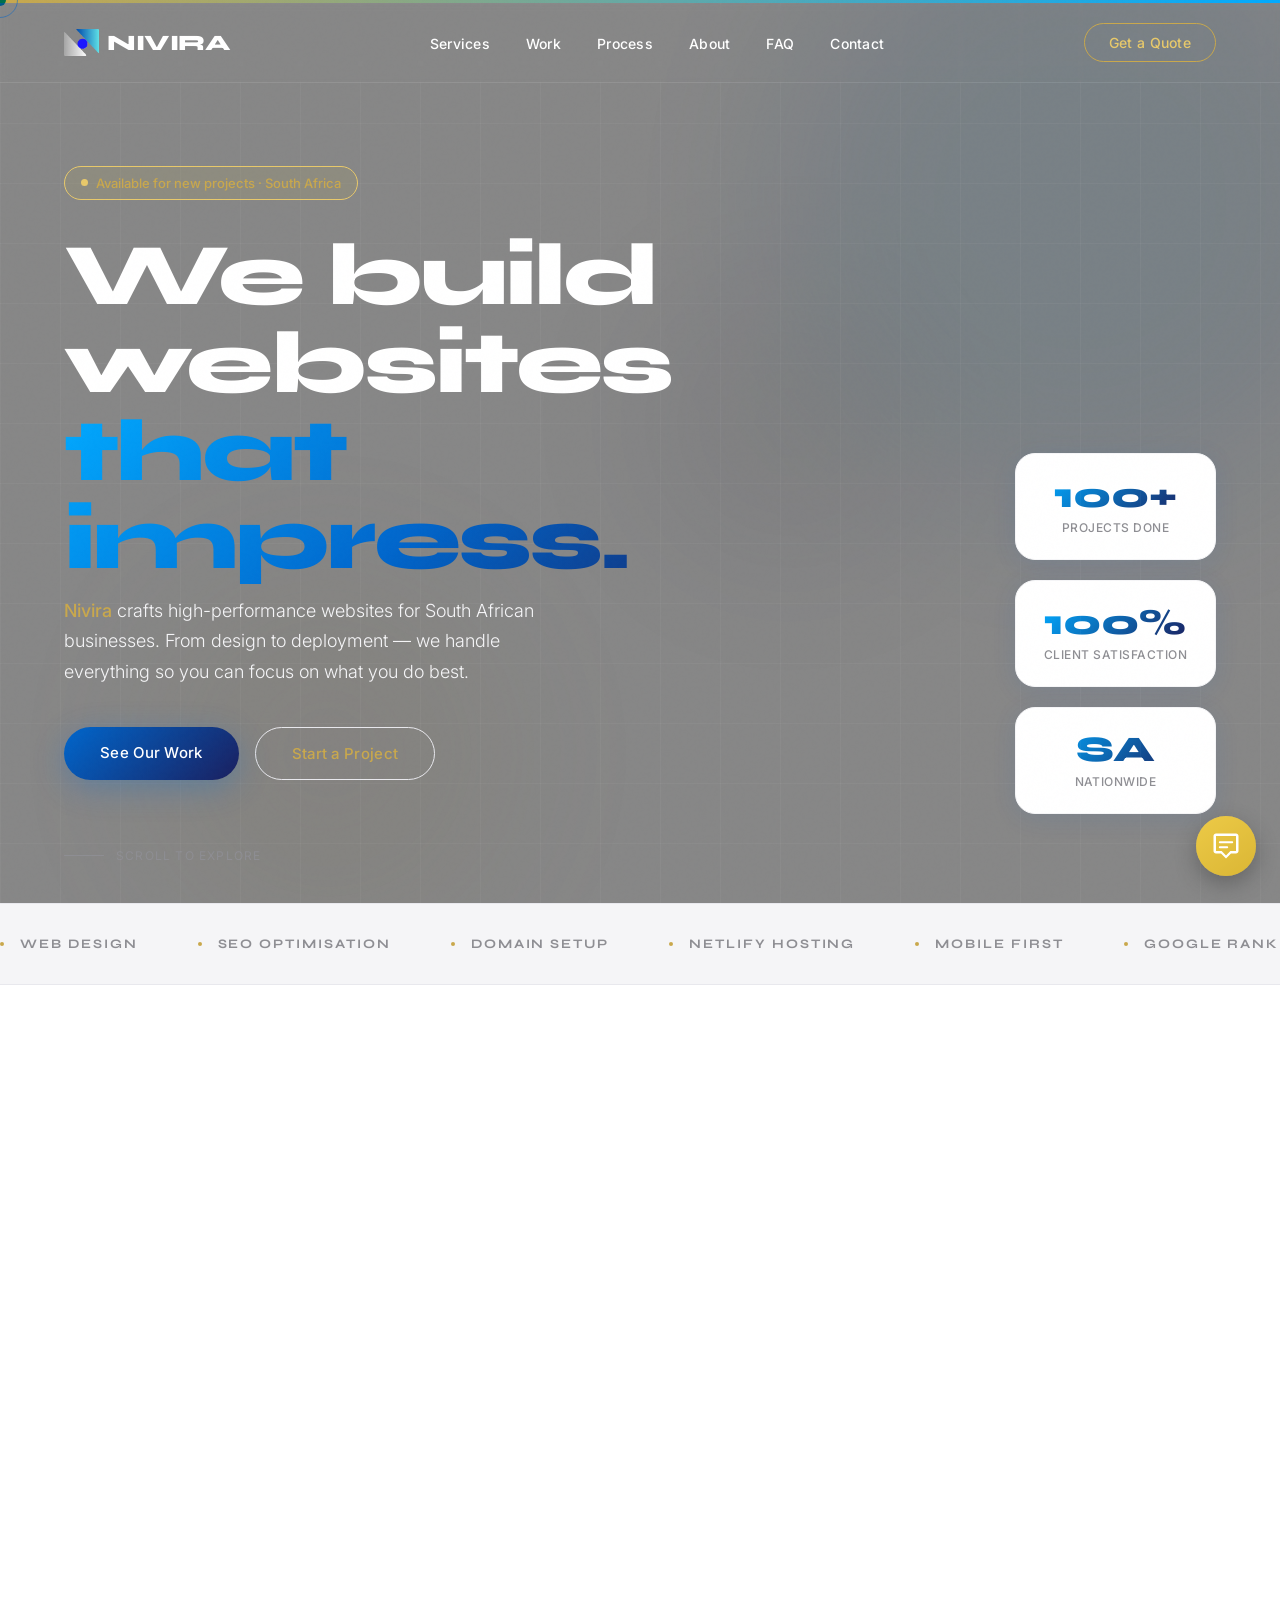
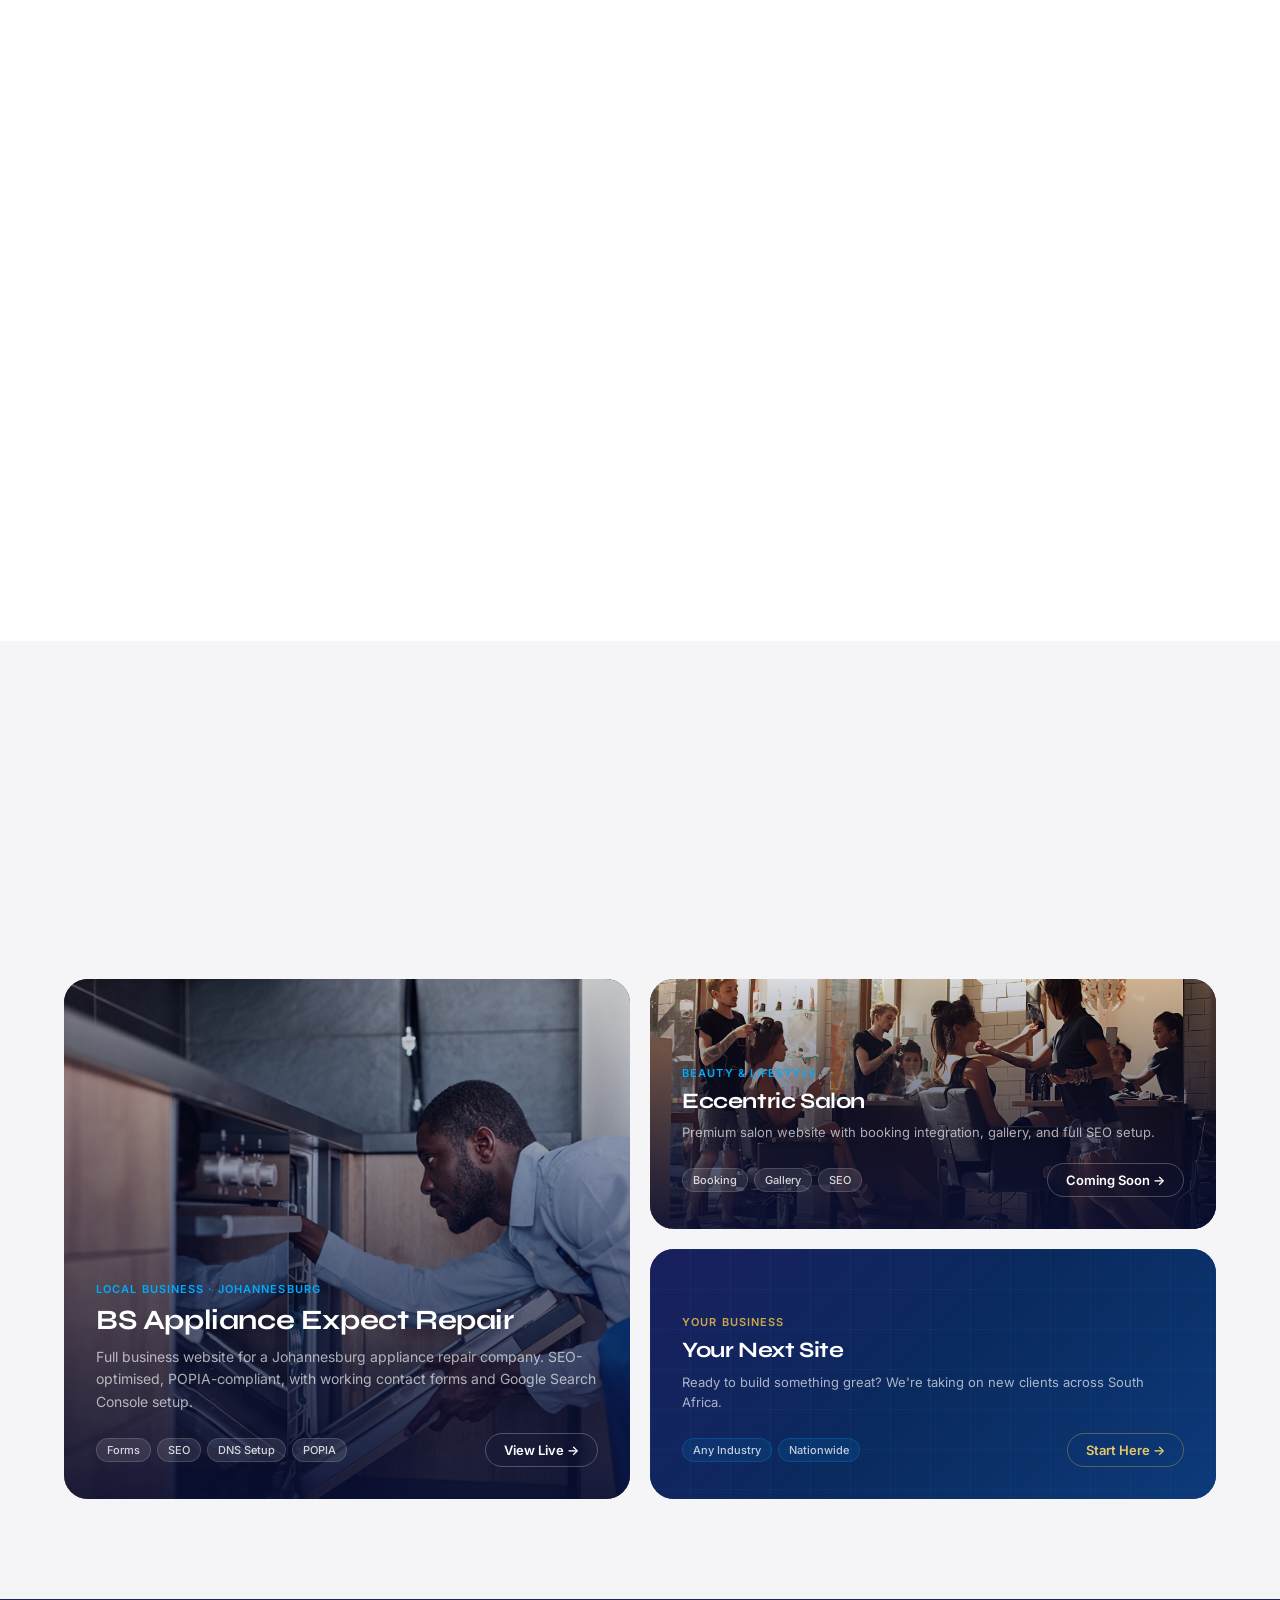
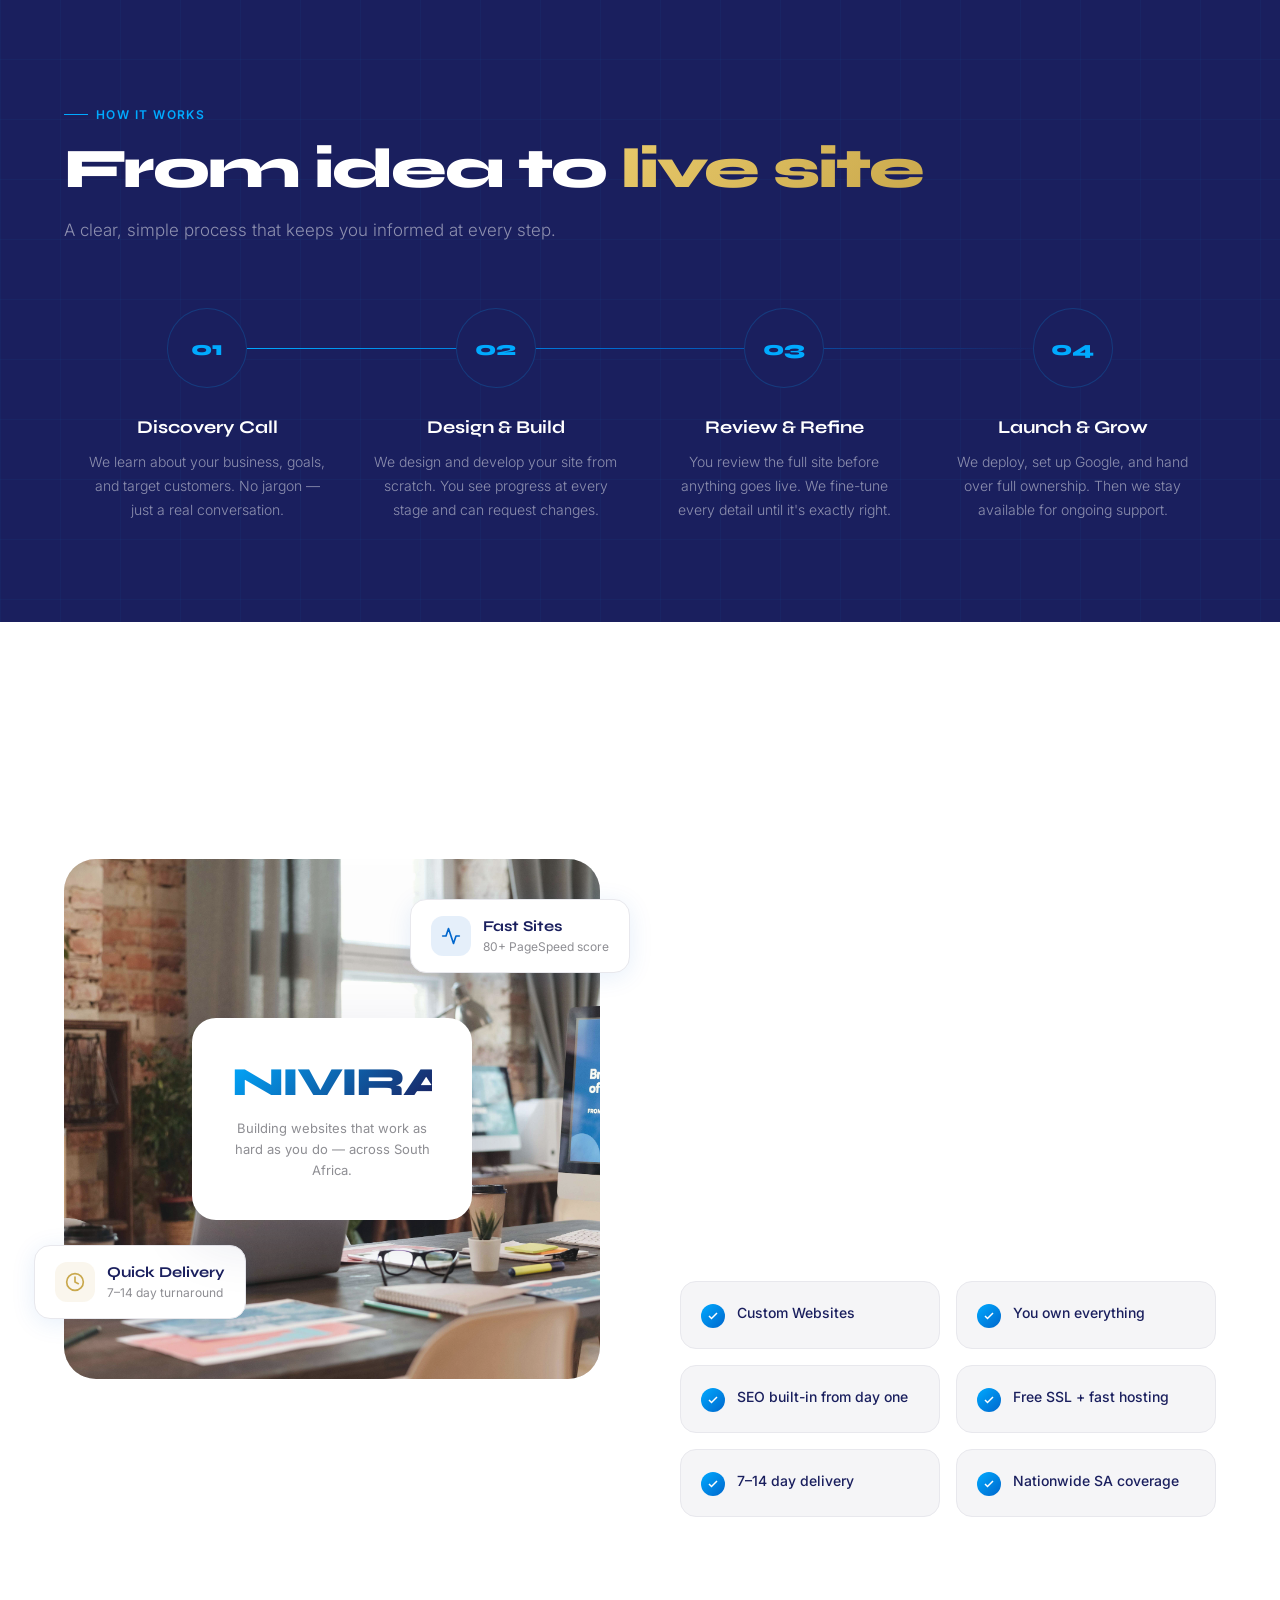
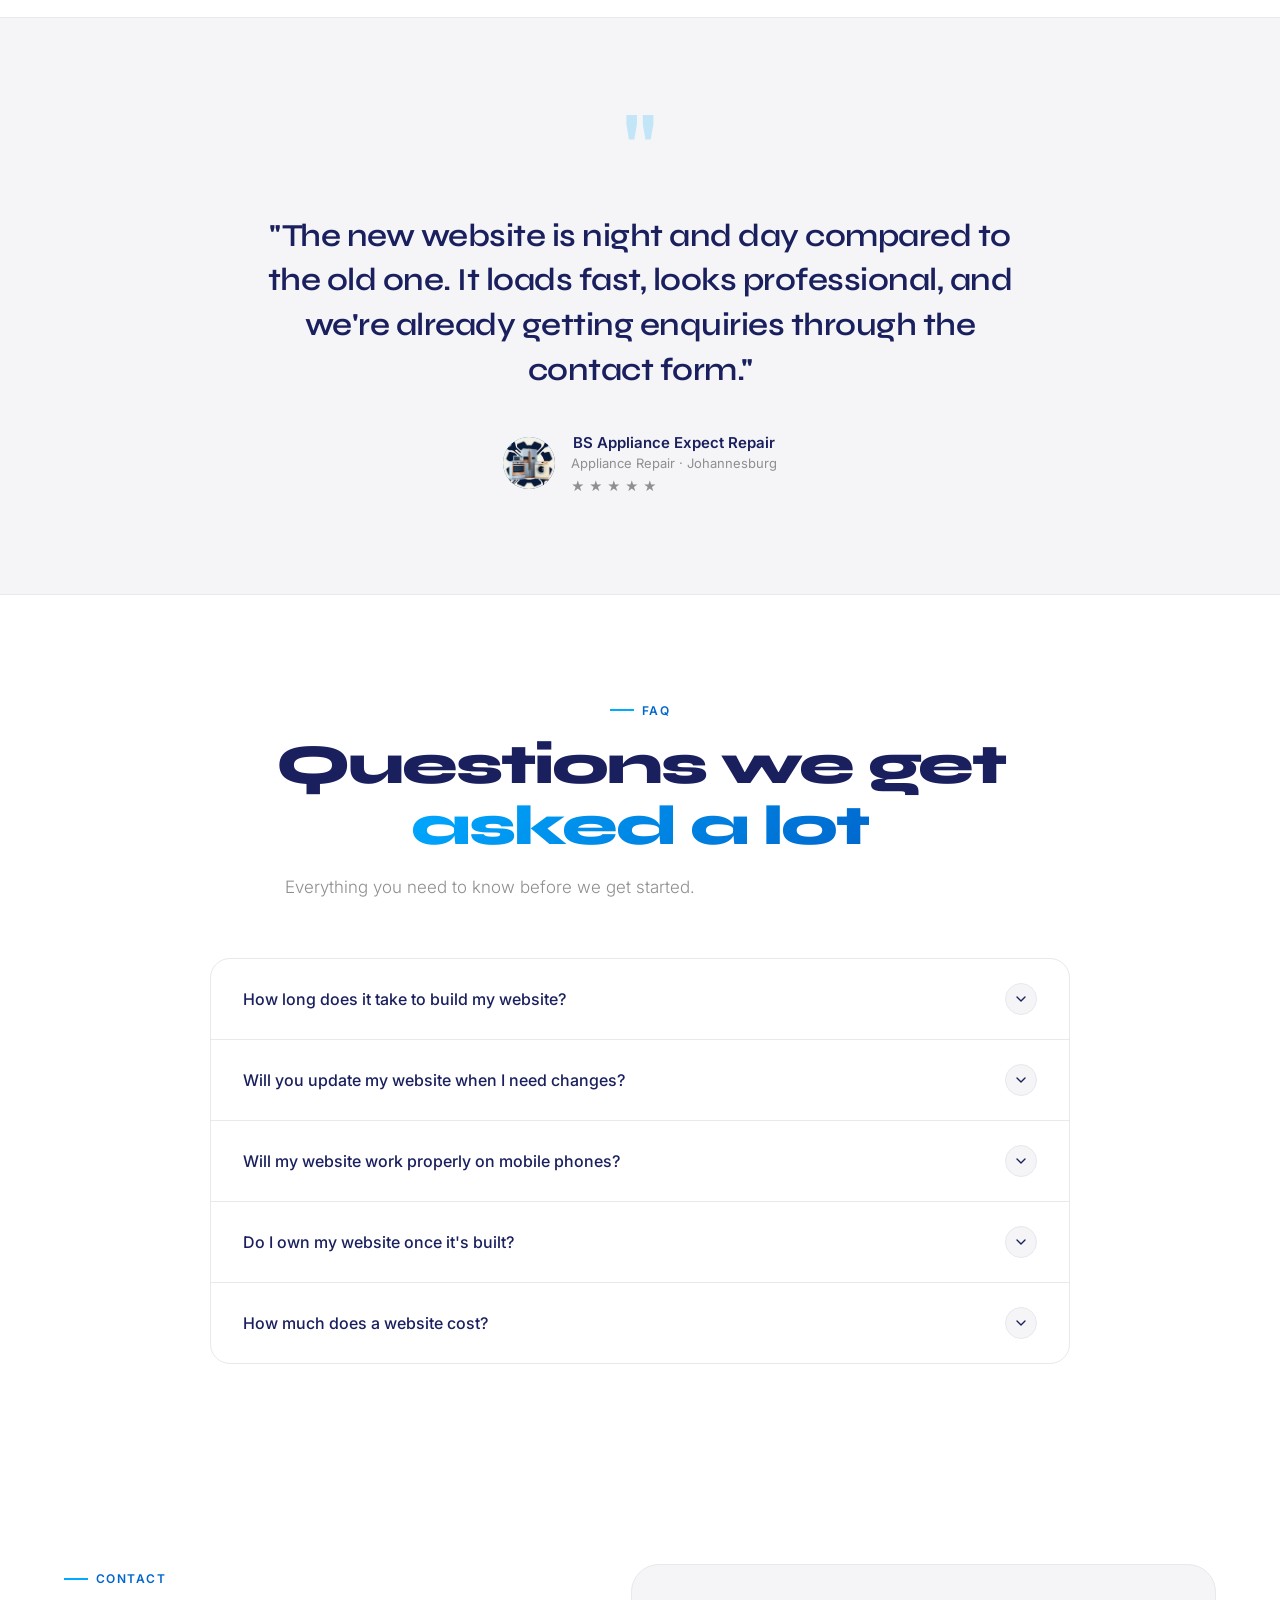
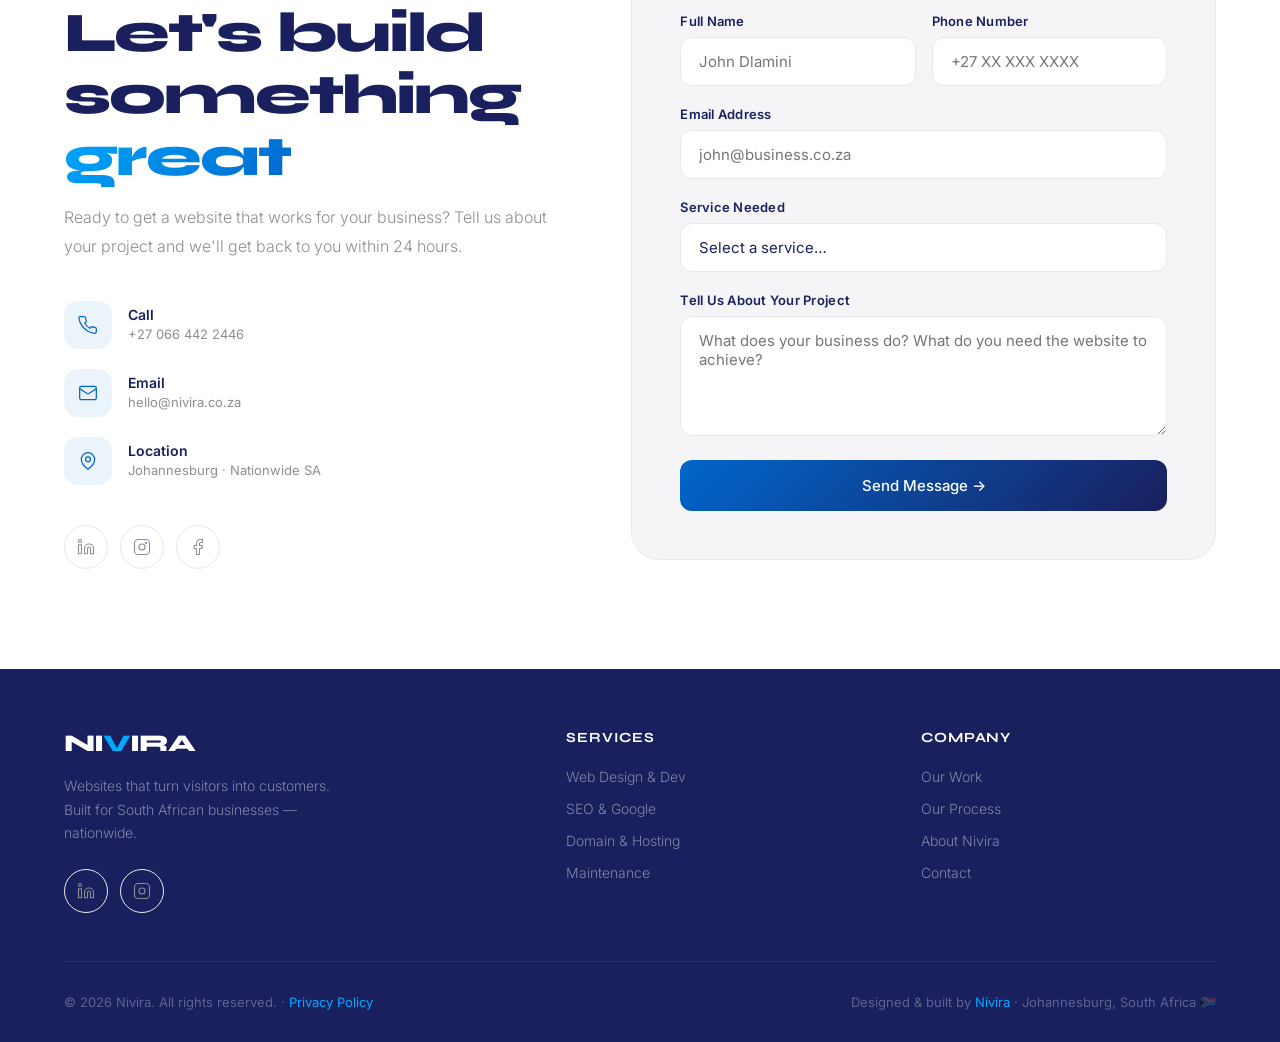
==== commit ea66d7c6: "Add files via upload updated layout ,added FAQ and a better hero and nav style" ====
--- a/index.html
+++ b/index.html
@@ -13,7 +13,8 @@
 <link rel="manifest" href="/site.webmanifest" />
 <link rel="preconnect" href="https://fonts.googleapis.com">
 <link rel="preconnect" href="https://fonts.gstatic.com" crossorigin>
-<link href="https://fonts.googleapis.com/css2?family=Syne:wght@400;500;600;700;800&family=DM+Sans:ital,opsz,wght@0,9..40,300;0,9..40,400;0,9..40,500;1,9..40,300&display=swap" rel="stylesheet">
+<link href="https://fonts.googleapis.com/css2?family=Syne:wght@400;500;600;700;800&family=Inter:wght@300;400;500;600&display=swap" rel="stylesheet">
+<link href="https://api.fontshare.com/v2/css?f[]=clash-display@400,500,600,700,800&display=swap" rel="stylesheet">
 <link rel="stylesheet" href="style.css">
 </head>
 <body>
@@ -38,6 +39,7 @@
     <li><a href="#work">Work</a></li>
     <li><a href="#process">Process</a></li>
     <li><a href="#about">About</a></li>
+    <li><a href="#faq">FAQ</a></li>
     <li><a href="#contact">Contact</a></li>
   </ul>
   <a href="#contact" class="nav-cta">Get a Quote</a>
@@ -56,10 +58,10 @@
   </div>
    <!-- Video Background -->
   <div class="hero-video">
-    <video autoplay muted loop playsinline poster="images/pexels-mikael-blomkvist-6476580.jpg">
-      <source src="images/6561186-uhd_3840_2160_25fps.mp4" type="video/mp4">
+    <video autoplay muted loop playsinline poster="">
+      <source src="images/gaa.mp4" type="video/mp4">
       <!-- Fallback image if video fails -->
-      <img src="images/pexels-mikael-blomkvist-6476580.jpg" alt="Coding setup">
+      <img src="" alt="Coding setup">
     </video>
     <div class="hero-overlay"></div>
   </div>
@@ -229,76 +231,59 @@
     <h2 class="section-title reveal reveal-delay-1">Projects that <span>perform</span></h2>
     <p class="section-sub reveal reveal-delay-2">Real businesses, real results. Each project built from scratch — no templates.</p>
   </div>
-  <div class="projects-grid">
-
-    <div class="project-card featured reveal">
-      <div class="project-img">
-        <img src="images/cover-copy.jpg">
-        <div class="project-overlay">
-          <a href="https://www.bsapplianceexpectrepairs.co.za" target="_blank" class="overlay-link">
-            View Live Site →
-          </a>
-        </div>
-      </div>
-      <div class="project-info">
-        <div class="project-tag">Local Business · Johannesburg</div>
-        <div class="project-title">BS Appliance Expect Repair</div>
-        <div class="project-desc">Full business website for a Johannesburg appliance repair company. SEO-optimised, POPIA-compliant, with working contact forms, Google Search Console setup, and full domain ownership transfer.</div>
-        <div class="project-tech">
-          <span class="tech-tag">Forms</span>
-          <span class="tech-tag">SEO</span>
-          <span class="tech-tag">DNS Setup</span>
-          <span class="tech-tag">POPIA</span>
-        </div>
-      </div>
-    </div>
-
-    <div class="project-card reveal reveal-delay-1">
-      <div class="project-img" style="background:linear-gradient(135deg,#1a1f5e 0%,#c9a84c 100%);">
-       <img src="images/shutterstock_313680314.jpg">
-        <div class="project-overlay">
-          <a href="#contact" class="overlay-link">Coming Soon →</a>
-        </div>
-      </div>
-      <div class="project-info">
-        <div class="project-tag">Beauty & Lifestyle</div>
-        <div class="project-title">Salon Website</div>
-        <div class="project-desc">Premium salon website currently in development. Booking integration, gallery, services menu, and full SEO setup.</div>
-        <div class="project-tech">
-          <span class="tech-tag">Booking</span>
-          <span class="tech-tag">Gallery</span>
-          <span class="tech-tag">SEO</span>
-        </div>
-      </div>
-    </div>
-
-    <div class="project-card reveal reveal-delay-2">
-      <div class="project-img" style="background:linear-gradient(135deg,#0a3d2e 0%,#00aaff 100%);">
-        <div class="project-mockup">
-          <div class="mockup-bar">
-            <div class="mockup-dot"></div><div class="mockup-dot"></div><div class="mockup-dot"></div>
-            <div class="mockup-url"></div>
-          </div>
-          <div class="mockup-lines">
-            <div class="mockup-line"></div>
-            <div class="mockup-line shorter"></div>
-            <div class="mockup-line short"></div>
-          </div>
-        </div>
-        <div class="project-overlay">
-          <a href="#contact" class="overlay-link">Your Project Here →</a>
-        </div>
-      </div>
-      <div class="project-info">
-        <div class="project-tag">Your Business</div>
-        <div class="project-title">Next Project</div>
-        <div class="project-desc">Ready to build something great? We're taking on new clients across South Africa. Let's create something that works for your business.</div>
-        <div class="project-tech">
-          <span class="tech-tag">Any Industry</span>
-          <span class="tech-tag">Nationwide</span>
-          <span class="tech-tag">Fast Delivery</span>
-        </div>
-      </div>
+  <div class="projects-bento">
+
+    <!-- LEFT: tall featured card -->
+    <div class="bento-card bento-featured reveal">
+      <img src="images/cover-copy.jpg" alt="BS Appliance Expect Repair" class="bento-img">
+      <div class="bento-gradient"></div>
+      <div class="bento-content">
+        <div class="bento-tag">Local Business · Johannesburg</div>
+        <div class="bento-title">BS Appliance Expect Repair</div>
+        <div class="bento-desc">Full business website for a Johannesburg appliance repair company. SEO-optimised, POPIA-compliant, with working contact forms and Google Search Console setup.</div>
+        <div class="bento-footer">
+          <div class="bento-tech">
+            <span>Forms</span><span>SEO</span><span>DNS Setup</span><span>POPIA</span>
+          </div>
+          <a href="https://www.bsapplianceexpectrepairs.co.za" target="_blank" class="bento-link">View Live →</a>
+        </div>
+      </div>
+    </div>
+
+    <!-- RIGHT: two stacked cards -->
+    <div class="bento-right">
+
+      <div class="bento-card reveal reveal-delay-1">
+        <img src="images/shutterstock_313680314.jpg" alt="Eccentric Salon" class="bento-img">
+        <div class="bento-gradient"></div>
+        <div class="bento-content">
+          <div class="bento-tag">Beauty & Lifestyle</div>
+          <div class="bento-title">Eccentric Salon</div>
+          <div class="bento-desc">Premium salon website with booking integration, gallery, and full SEO setup.</div>
+          <div class="bento-footer">
+            <div class="bento-tech">
+              <span>Booking</span><span>Gallery</span><span>SEO</span>
+            </div>
+            <a href="#contact" class="bento-link">Coming Soon →</a>
+          </div>
+        </div>
+      </div>
+
+      <div class="bento-card bento-cta reveal reveal-delay-2">
+        <div class="bento-cta-bg"></div>
+        <div class="bento-content">
+          <div class="bento-tag" style="color:var(--gold);">Your Business</div>
+          <div class="bento-title" style="color:var(--white);">Your Next Site</div>
+          <div class="bento-desc" style="color:rgba(255,255,255,0.65);">Ready to build something great? We're taking on new clients across South Africa.</div>
+          <div class="bento-footer">
+            <div class="bento-tech bento-tech-dark">
+              <span>Any Industry</span><span>Nationwide</span>
+            </div>
+            <a href="#contact" class="bento-link bento-link-gold">Start Here →</a>
+          </div>
+        </div>
+      </div>
+
     </div>
 
   </div>
@@ -417,6 +402,70 @@
           <span class="star">★</span><span class="star">★</span><span class="star">★</span><span class="star">★</span><span class="star">★</span>
         </div>
       </div>
+    </div>
+  </div>
+</section>
+
+<!-- FAQ -->
+<section class="faq" id="faq">
+  <div class="faq-inner">
+    <div class="faq-header">
+      <div class="section-label reveal">FAQ</div>
+      <h2 class="section-title reveal reveal-delay-1">Questions we get <span>asked a lot</span></h2>
+      <p class="section-sub reveal reveal-delay-2">Everything you need to know before we get started.</p>
+    </div>
+    <div class="faq-list reveal reveal-delay-2">
+
+      <div class="faq-item">
+        <button class="faq-question" aria-expanded="false">
+          <span>How long does it take to build my website?</span>
+          <div class="faq-icon"><svg viewBox="0 0 24 24" fill="none" stroke-width="2" stroke-linecap="round" stroke-linejoin="round"><path d="M6 9l6 6 6-6"/></svg></div>
+        </button>
+        <div class="faq-answer">
+          <div class="faq-answer-inner">Most websites are completed within <strong>7–14 business days</strong> from the time we receive all your content (logo, images, copy). Larger or more complex projects may take 3–4 weeks. We'll give you a clear timeline before any work begins, so there are no surprises.</div>
+        </div>
+      </div>
+
+      <div class="faq-item">
+        <button class="faq-question" aria-expanded="false">
+          <span>Will you update my website when I need changes?</span>
+          <div class="faq-icon"><svg viewBox="0 0 24 24" fill="none" stroke-width="2" stroke-linecap="round" stroke-linejoin="round"><path d="M6 9l6 6 6-6"/></svg></div>
+        </button>
+        <div class="faq-answer">
+          <div class="faq-answer-inner">Yes. Every project includes a <strong>30-day post-launch support window</strong> for minor tweaks and fixes at no extra charge. After that, we offer affordable ongoing maintenance plans — covering monthly updates, performance checks, and content changes. You'll never feel stuck or alone after launch.</div>
+        </div>
+      </div>
+
+      <div class="faq-item">
+        <button class="faq-question" aria-expanded="false">
+          <span>Will my website work properly on mobile phones?</span>
+          <div class="faq-icon"><svg viewBox="0 0 24 24" fill="none" stroke-width="2" stroke-linecap="round" stroke-linejoin="round"><path d="M6 9l6 6 6-6"/></svg></div>
+        </button>
+        <div class="faq-answer">
+          <div class="faq-answer-inner">Absolutely — mobile-first is how we build. Every Nivira site is fully <strong>responsive across all screen sizes</strong>, from large desktops to small smartphones. In South Africa, the majority of web traffic is mobile, so we design for mobile first and scale up — not the other way around.</div>
+        </div>
+      </div>
+
+      <div class="faq-item">
+        <button class="faq-question" aria-expanded="false">
+          <span>Do I own my website once it's built?</span>
+          <div class="faq-icon"><svg viewBox="0 0 24 24" fill="none" stroke-width="2" stroke-linecap="round" stroke-linejoin="round"><path d="M6 9l6 6 6-6"/></svg></div>
+        </button>
+        <div class="faq-answer">
+          <div class="faq-answer-inner">Yes — <strong>you own everything</strong>. The code, the domain, the hosting account. We transfer full ownership to you at launch. Unlike some agencies that keep your site hostage, you're always free to take your site elsewhere. We earn your loyalty through quality, not lock-in.</div>
+        </div>
+      </div>
+
+      <div class="faq-item">
+        <button class="faq-question" aria-expanded="false">
+          <span>How much does a website cost?</span>
+          <div class="faq-icon"><svg viewBox="0 0 24 24" fill="none" stroke-width="2" stroke-linecap="round" stroke-linejoin="round"><path d="M6 9l6 6 6-6"/></svg></div>
+        </button>
+        <div class="faq-answer">
+          <div class="faq-answer-inner">Pricing depends on the scope — number of pages, features, and whether SEO or hosting setup is included. We offer <strong>transparent, fixed quotes</strong> with no hidden fees. The best way to get an accurate number is to send us a message below with your project details. We'll respond within 24 hours.</div>
+        </div>
+      </div>
+
     </div>
   </div>
 </section>
--- a/style.css
+++ b/style.css
@@ -15,7 +15,7 @@
 *{margin:0;padding:0;box-sizing:border-box;}
 html{scroll-behavior:smooth;}
 body{
-  font-family:'DM Sans',sans-serif;
+  font-family:'Inter',sans-serif;
   background:var(--white);
   color:var(--navy);
   overflow-x:hidden;
@@ -51,16 +51,17 @@
 
 /* ── NAVBAR ────────────────────────────────────── */
 nav{
-  position:fixed;top:0;left:0;right:0;z-index:1000;
+  position:fixed;top:-1;left:0;right:0;z-index:1000;
   padding:0 5%;height:80px;
   display:flex;align-items:center;justify-content:space-between;
   background: transparent;
   backdrop-filter: blur(3px);
-  border-bottom: 1px solid rgba(255,255,255,0.15);
+  border-bottom: 1px solid rgba(255, 255, 255, 0.10);
   transition:all 0.35s cubic-bezier(0.2, 0.9, 0.4, 1.1);
 }
 
 nav.scrolled{
+  position:fixed;top:0;left:0;right:0;z-index:1000;
   background: rgba(255,255,255,0.96);
   backdrop-filter: blur(20px);
   border-bottom: 1px solid rgba(232,232,237,0.6);
@@ -176,7 +177,7 @@
   text-decoration: none;
   letter-spacing: 0.02em;
   transition: all 0.3s ease;
-  border: 1.5px solid var(--gold-lt);
+  border: 1.5px solid var(--gold);
 }
 
 .nav-cta:hover {
@@ -328,7 +329,6 @@
   width: 100%;
   height: 100%;
   background: rgba(31, 31, 31, 0.534);
-  backdrop-filter: blur(5px);
   z-index: 1;
 }
 
@@ -694,120 +694,154 @@
   stroke:var(--white);
 }
 
-/* ── WORK / PROJECTS ───────────────────────────── */
+/* ── WORK / PROJECTS (BENTO) ───────────────────── */
 .work{background:var(--offwhite);}
 .work-header{margin-bottom:64px;}
-.projects-grid{
+
+.projects-bento{
   display:grid;
   grid-template-columns:1fr 1fr;
-  gap:24px;
-}
-.project-card{
-  border-radius:24px;overflow:hidden;
+  gap:20px;
+  align-items:stretch;
+}
+.bento-right{
+  display:flex;flex-direction:column;
+  gap:20px;
+}
+.bento-card{
   position:relative;
-  background:var(--white);
-  border:1px solid var(--grey);
-  transition:all 0.4s ease;
+  border-radius:24px;
+  overflow:hidden;
+  background:var(--navy);
   cursor:none;
-}
-.project-card:hover{
-  transform:translateY(-8px);
-  box-shadow:0 40px 80px rgba(26,31,94,0.15);
-  border-color:transparent;
-}
-.project-card.featured{
-  grid-column:1/-1;
-  display:grid;grid-template-columns:1fr 1fr;
-}
-.project-img{
-  height:280px;overflow:hidden;
-  background:linear-gradient(135deg,var(--navy) 0%,var(--blue) 50%,var(--cyan) 100%);
-  position:relative;display:flex;align-items:center;justify-content:center;
-}
-.project-img img {
-  height: auto;
-  width: 100%;
-}
-.project-card.featured .project-img{
-  height:100%;min-height:320px;
-}
-.project-mockup{
-  width:80%;max-width:320px;
+  transition:transform 0.4s ease, box-shadow 0.4s ease;
+}
+.bento-featured{
+  min-height:520px;
+}
+.bento-right .bento-card{
+  flex:1;
+  min-height:230px;
+}
+.bento-card:hover{
+  transform:translateY(-6px);
+  box-shadow:0 40px 80px rgba(26,31,94,0.2);
+}
+.bento-img{
+  position:absolute;inset:0;
+  width:100%;height:100%;
+  object-fit:cover;
+  transition:transform 0.6s ease;
+}
+.bento-card:hover .bento-img{
+  transform:scale(1.04);
+}
+.bento-gradient{
+  position:absolute;inset:0;
+  background:linear-gradient(
+    to top,
+    rgba(10,15,50,0.92) 0%,
+    rgba(10,15,50,0.6) 45%,
+    rgba(10,15,50,0.15) 100%
+  );
+  transition:opacity 0.4s;
+}
+.bento-cta{background:var(--navy);}
+.bento-cta-bg{
+  position:absolute;inset:0;
+  background:linear-gradient(135deg,var(--navy) 0%,#0a2a5e 50%,#0d3a7a 100%);
+}
+.bento-cta-bg::after{
+  content:'';position:absolute;
+  inset:0;
+  background-image:
+    linear-gradient(rgba(0,170,255,0.06) 1px,transparent 1px),
+    linear-gradient(90deg,rgba(0,170,255,0.06) 1px,transparent 1px);
+  background-size:40px 40px;
+}
+.bento-content{
+  position:absolute;inset:0;
+  display:flex;flex-direction:column;
+  justify-content:flex-end;
+  padding:32px;
+  z-index:2;
+}
+.bento-tag{
+  font-size:11px;font-weight:600;
+  letter-spacing:0.1em;text-transform:uppercase;
+  color:var(--cyan);margin-bottom:8px;
+}
+.bento-title{
+  font-family:'Syne',sans-serif;
+  font-size:22px;font-weight:700;
+  color:var(--white);
+  letter-spacing:-0.4px;
+  margin-bottom:8px;
+  line-height:1.2;
+}
+.bento-featured .bento-title{font-size:28px;}
+.bento-desc{
+  font-size:13px;font-weight:400;
+  color:rgba(255,255,255,0.65);
+  line-height:1.6;
+  margin-bottom:20px;
+  display:-webkit-box;
+  -webkit-line-clamp:3;
+  -webkit-box-orient:vertical;
+  overflow:hidden;
+}
+.bento-featured .bento-desc{
+  font-size:14px;
+  -webkit-line-clamp:4;
+}
+.bento-footer{
+  display:flex;align-items:center;
+  justify-content:space-between;
+  gap:12px;
+  flex-wrap:wrap;
+}
+.bento-tech{
+  display:flex;flex-wrap:wrap;gap:6px;
+}
+.bento-tech span{
+  font-size:11px;font-weight:500;
+  padding:4px 10px;border-radius:100px;
   background:rgba(255,255,255,0.1);
-  border:1px solid rgba(255,255,255,0.2);
-  border-radius:12px;
-  padding:16px;
-  backdrop-filter:blur(10px);
-}
-.mockup-bar{
-  display:flex;align-items:center;gap:6px;
-  margin-bottom:12px;
-}
-.mockup-dot{
-  width:8px;height:8px;border-radius:50%;
-}
-.mockup-dot:nth-child(1){background:#ff5f57;}
-.mockup-dot:nth-child(2){background:#febc2e;}
-.mockup-dot:nth-child(3){background:#28c840;}
-.mockup-url{
-  flex:1;background:rgba(255,255,255,0.1);
-  border-radius:4px;height:16px;
-  margin-left:8px;
-}
-.mockup-lines{display:flex;flex-direction:column;gap:8px;}
-.mockup-line{
-  height:8px;border-radius:4px;
-  background:rgba(255,255,255,0.15);
-}
-.mockup-line.short{width:60%;}
-.mockup-line.shorter{width:40%;}
-.project-overlay{
-  position:absolute;inset:0;
-  background:linear-gradient(to top,rgba(26,31,94,0.6),transparent);
-  opacity:0;transition:opacity 0.4s;
-  display:flex;align-items:flex-end;padding:24px;
-}
-.project-card:hover .project-overlay{opacity:1;}
-.overlay-link{
-  display:inline-flex;align-items:center;gap:8px;
-  color:var(--white);font-size:14px;font-weight:500;
+  border:1px solid rgba(255,255,255,0.15);
+  color:rgba(255,255,255,0.8);
+}
+.bento-tech-dark span{
+  background:rgba(0,170,255,0.1);
+  border-color:rgba(0,170,255,0.2);
+  color:rgba(255,255,255,0.75);
+}
+.bento-link{
+  white-space:nowrap;
+  font-size:13px;font-weight:600;
+  color:var(--white);
   text-decoration:none;
-  border:1px solid rgba(255,255,255,0.4);
-  padding:10px 20px;border-radius:100px;
+  display:inline-flex;align-items:center;
+  padding:8px 18px;border-radius:100px;
+  border:1px solid rgba(255,255,255,0.25);
   backdrop-filter:blur(8px);
   transition:all 0.3s;
-}
-.overlay-link:hover{background:var(--white);color:var(--navy);}
-.project-info{padding:32px;}
-.project-tag{
-  display:inline-block;
-  font-size:11px;font-weight:600;
-  letter-spacing:0.1em;text-transform:uppercase;
-  color:var(--cyan);margin-bottom:12px;
-}
-.project-title{
-  font-family:'Syne',sans-serif;
-  font-size:22px;font-weight:700;
-  color:var(--navy);margin-bottom:8px;
-  letter-spacing:-0.5px;
-}
-.project-desc{
-  font-size:14px;font-weight:300;
-  color:var(--midgrey);line-height:1.6;
-  margin-bottom:20px;
-}
-.project-tech{
-  display:flex;flex-wrap:wrap;gap:8px;
-}
-.tech-tag{
-  font-size:11px;font-weight:500;
-  padding:4px 12px;border-radius:100px;
-  background:var(--offwhite);border:1px solid var(--grey);
-  color:var(--darkgrey);
-}
-.more-work{
-  text-align:center;margin-top:48px;
-}
+  flex-shrink:0;
+}
+.bento-link:hover{
+  background:var(--white);
+  color:var(--navy);
+  border-color:var(--white);
+}
+.bento-link-gold{
+  border-color:rgba(201,168,76,0.4);
+  color:var(--gold-lt);
+}
+.bento-link-gold:hover{
+  background:var(--gold);
+  color:var(--navy);
+  border-color:var(--gold);
+}
+
 
 /* ── PROCESS ───────────────────────────────────── */
 .process{
@@ -1032,6 +1066,85 @@
 }
 .star{color:var(--gold);font-size:14px;}
 
+/* ── FAQ ───────────────────────────────────────── */
+.faq{background:var(--white);}
+.faq-inner{max-width:860px;margin:0 auto;}
+.faq-header{
+  text-align:center;
+  margin-bottom:56px;
+}
+.faq-header .section-label{
+  justify-content:center;
+}
+.faq-list{
+  display:flex;flex-direction:column;
+  gap:0;
+  border:1px solid var(--grey);
+  border-radius:20px;
+  overflow:hidden;
+}
+.faq-item{
+  border-bottom:1px solid var(--grey);
+}
+.faq-item:last-child{border-bottom:none;}
+.faq-question{
+  width:100%;
+  display:flex;align-items:center;
+  justify-content:space-between;
+  gap:20px;
+  padding:24px 32px;
+  background:transparent;
+  border:none;
+  cursor:pointer;
+  text-align:left;
+  font-family:'Inter',sans-serif;
+  font-size:16px;font-weight:500;
+  color:var(--navy);
+  transition:background 0.2s;
+}
+.faq-question:hover{background:var(--offwhite);}
+.faq-question[aria-expanded="true"]{
+  background:var(--offwhite);
+  color:var(--blue);
+}
+.faq-icon{
+  flex-shrink:0;
+  width:32px;height:32px;
+  border-radius:50%;
+  background:var(--offwhite);
+  border:1px solid var(--grey);
+  display:flex;align-items:center;justify-content:center;
+  transition:all 0.3s ease;
+}
+.faq-icon svg{
+  width:16px;height:16px;
+  stroke:var(--navy);
+  transition:transform 0.3s ease;
+}
+.faq-question[aria-expanded="true"] .faq-icon{
+  background:var(--blue);
+  border-color:var(--blue);
+}
+.faq-question[aria-expanded="true"] .faq-icon svg{
+  stroke:var(--white);
+  transform:rotate(180deg);
+}
+.faq-answer{
+  max-height:0;
+  overflow:hidden;
+  transition:max-height 0.4s cubic-bezier(0.4,0,0.2,1);
+}
+.faq-answer.open{max-height:200px;}
+.faq-answer-inner{
+  padding:0 32px 24px 32px;
+  font-size:15px;font-weight:400;
+  color:var(--midgrey);
+  line-height:1.75;
+}
+.faq-answer-inner strong{
+  color:var(--navy);font-weight:600;
+}
+
 /* ── CONTACT ───────────────────────────────────── */
 .contact{background:var(--white);}
 .contact-grid{
@@ -1107,7 +1220,7 @@
   width:100%;padding:14px 18px;
   border:1.5px solid var(--grey);
   border-radius:12px;font-size:15px;
-  font-family:'DM Sans',sans-serif;
+  font-family:'Inter',sans-serif;
   background:var(--white);color:var(--navy);
   transition:all 0.3s ease;outline:none;
   appearance:none;
@@ -1124,7 +1237,7 @@
   background:linear-gradient(135deg,var(--blue),var(--navy));
   color:var(--white);border:none;border-radius:12px;
   font-size:15px;font-weight:500;
-  font-family:'DM Sans',sans-serif;
+  font-family:'Inter',sans-serif;
   cursor:none;transition:all 0.3s ease;
   position:relative;overflow:hidden;
 }
@@ -1213,9 +1326,8 @@
 @media(max-width:1024px){
   .hero-stats{display:none;}
   .services-grid{grid-template-columns:1fr;}
-  .projects-grid{grid-template-columns:1fr;}
-  .project-card.featured{grid-template-columns:1fr;}
-  .project-card.featured .project-img{height:240px;}
+  .projects-bento{grid-template-columns:1fr;}
+  .bento-featured{min-height:400px;}
   .process-steps{grid-template-columns:repeat(2,1fr);gap:40px;}
   .process-steps::before{display:none;}
   .about-grid{grid-template-columns:1fr;gap:48px;}
@@ -1251,6 +1363,10 @@
   .about-values{grid-template-columns:1fr;}
   body{cursor:auto;}
   .cursor,.cursor-ring{display:none;}
+  .faq-question{padding:20px 24px;font-size:15px;}
+  .faq-answer-inner{padding:0 24px 20px;}
+  .bento-content{padding:24px;}
+  .bento-featured .bento-title{font-size:22px;}
 }
 
 
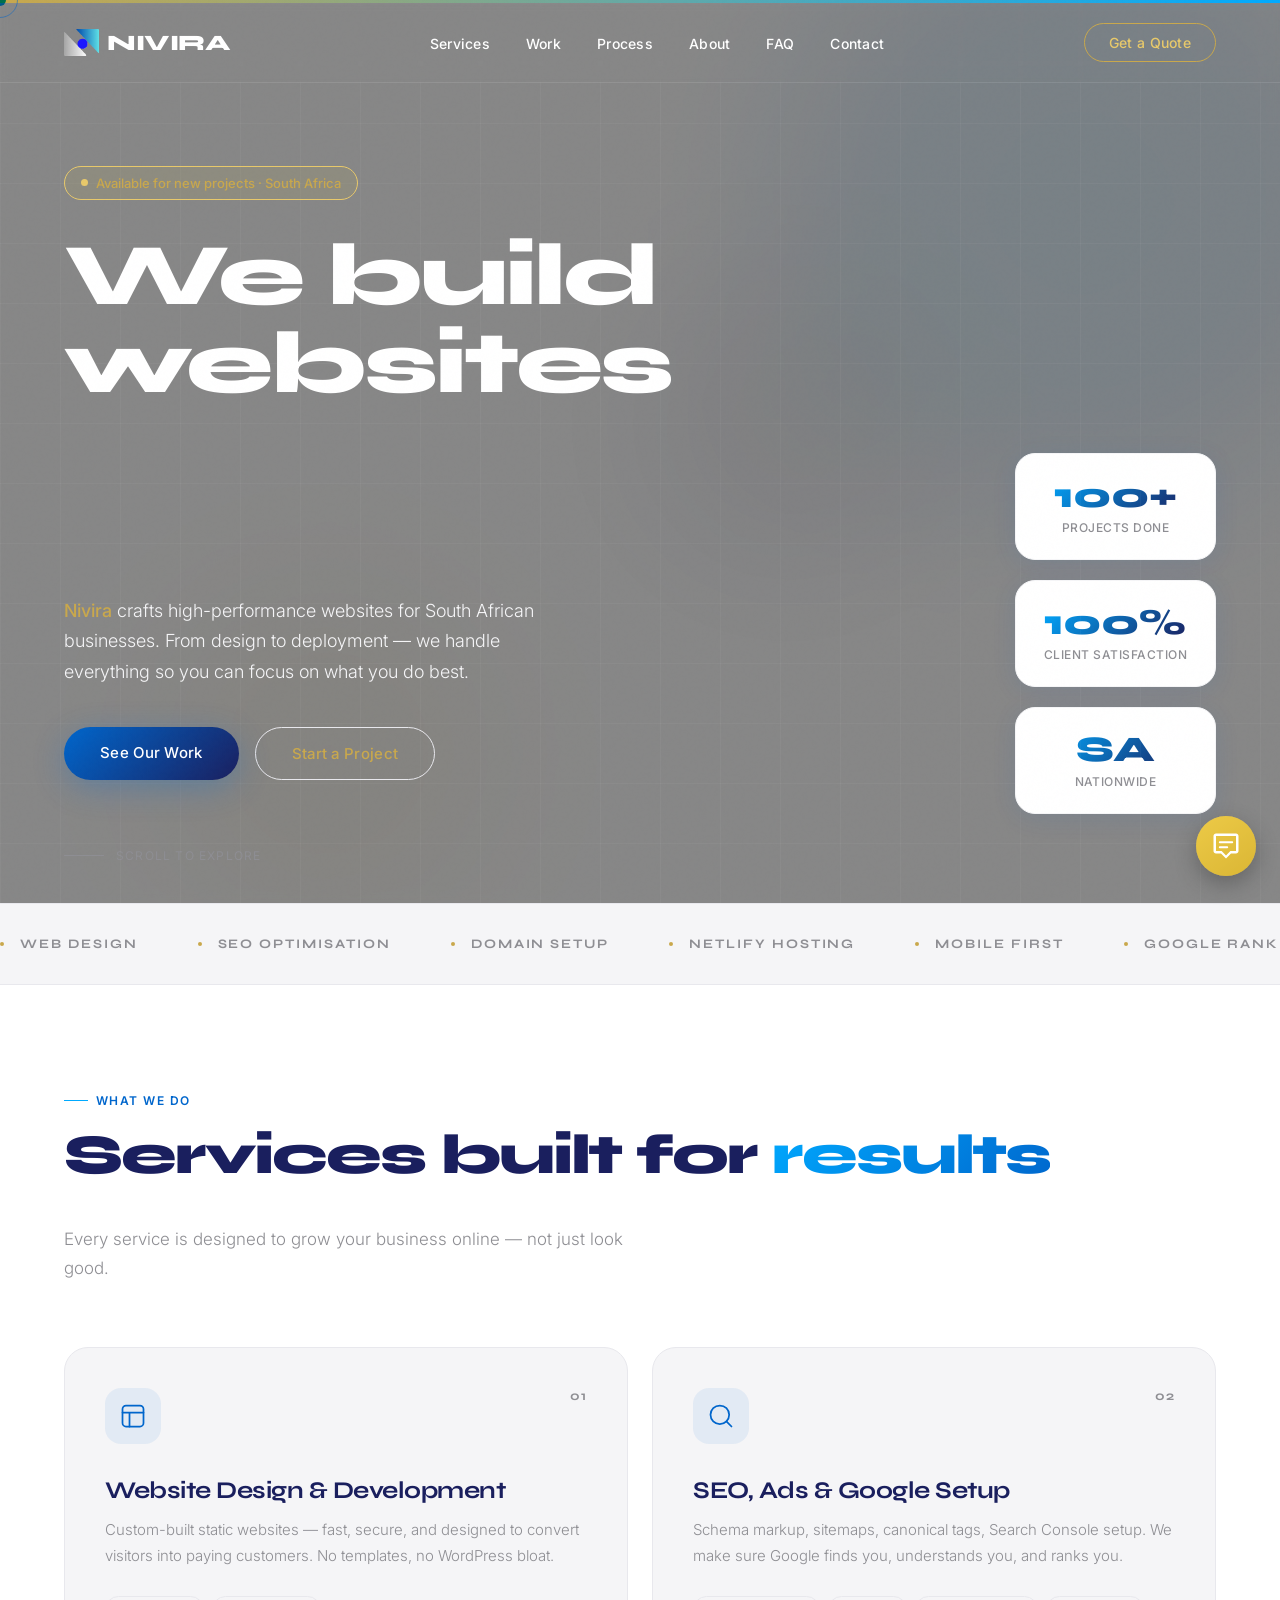
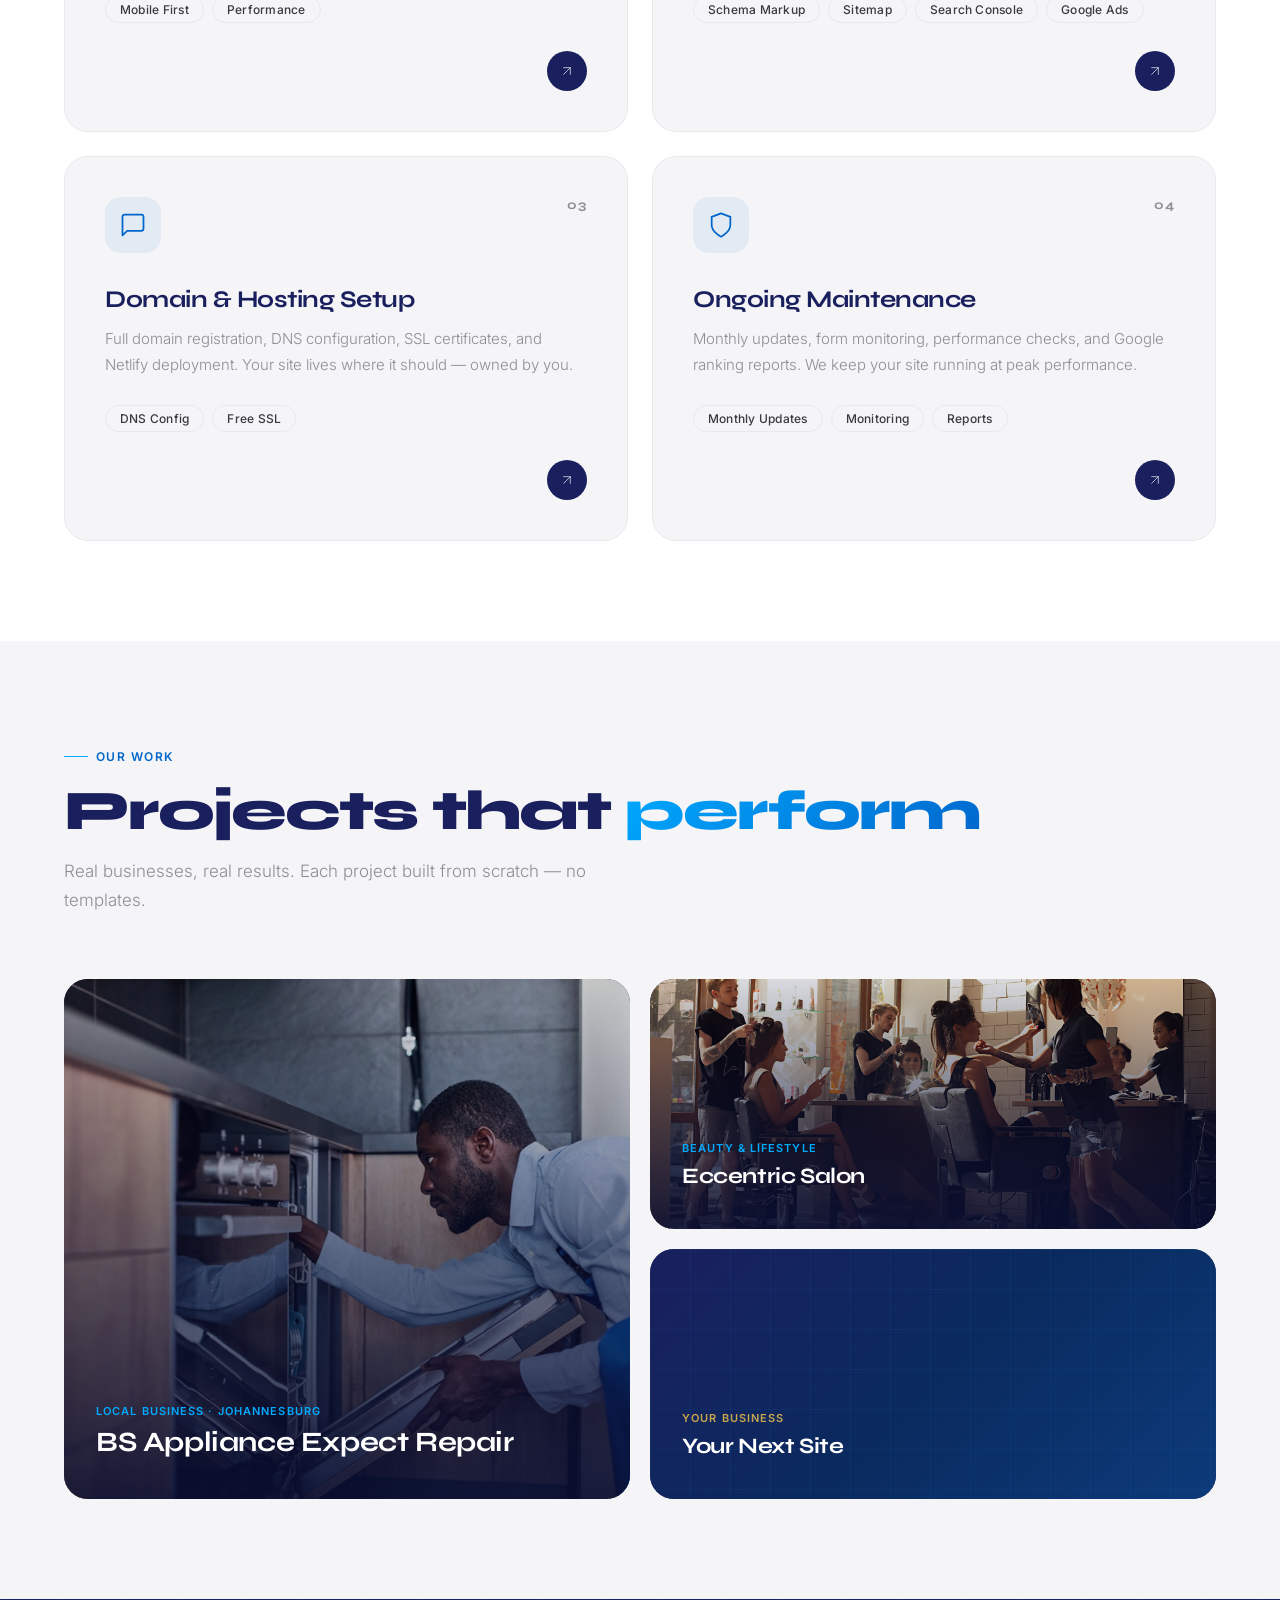
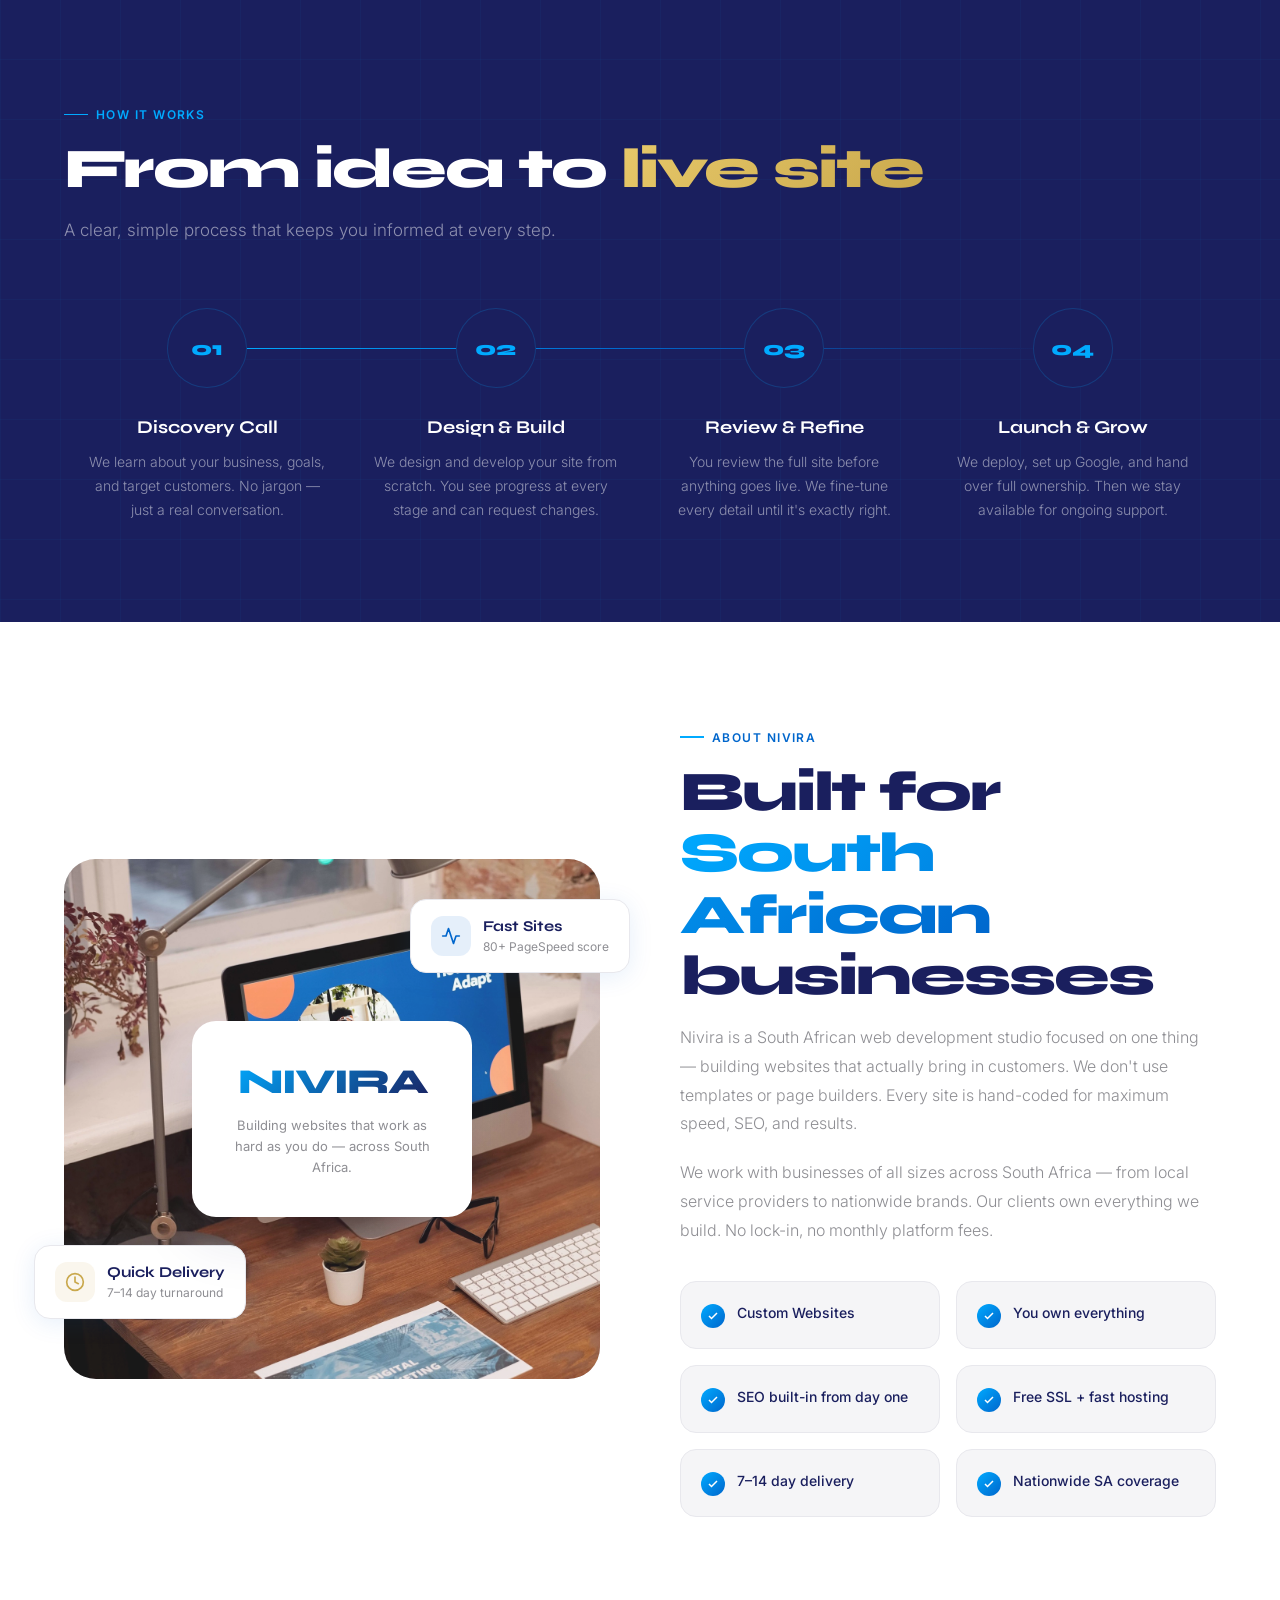
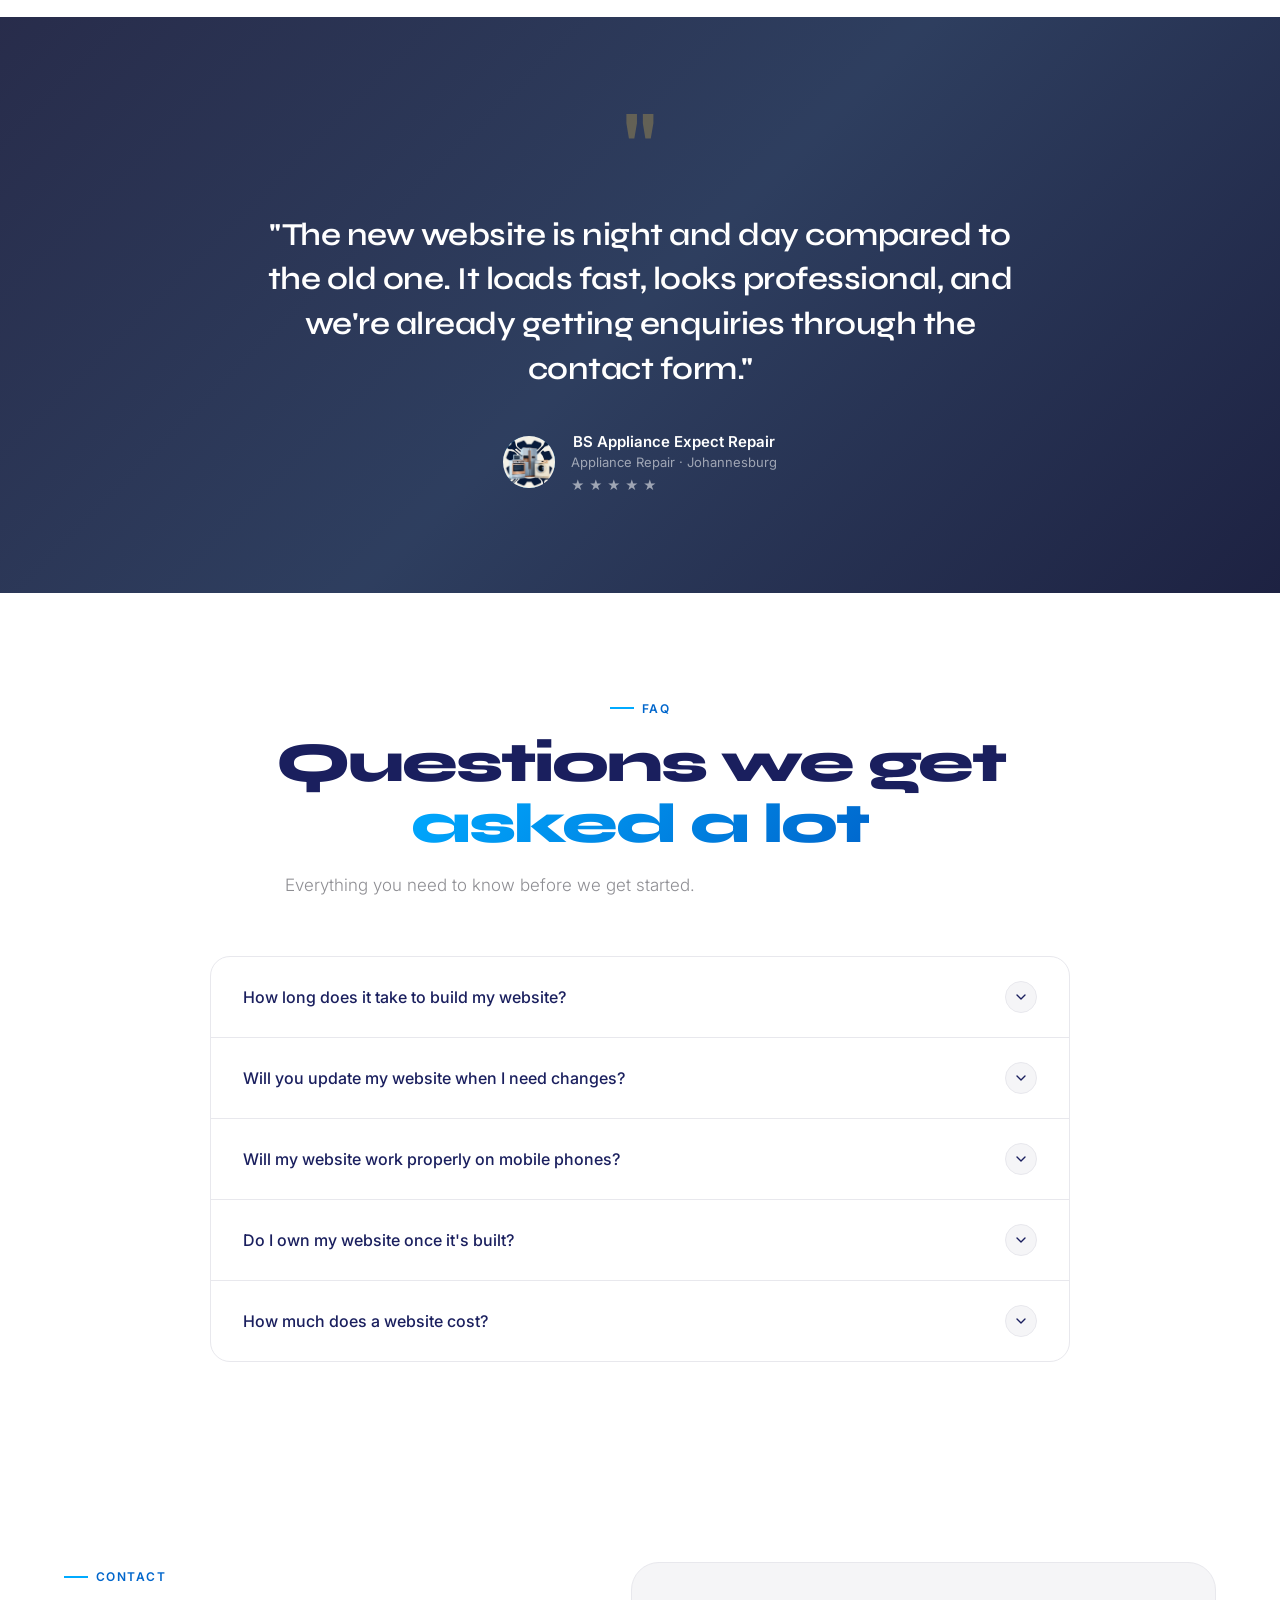
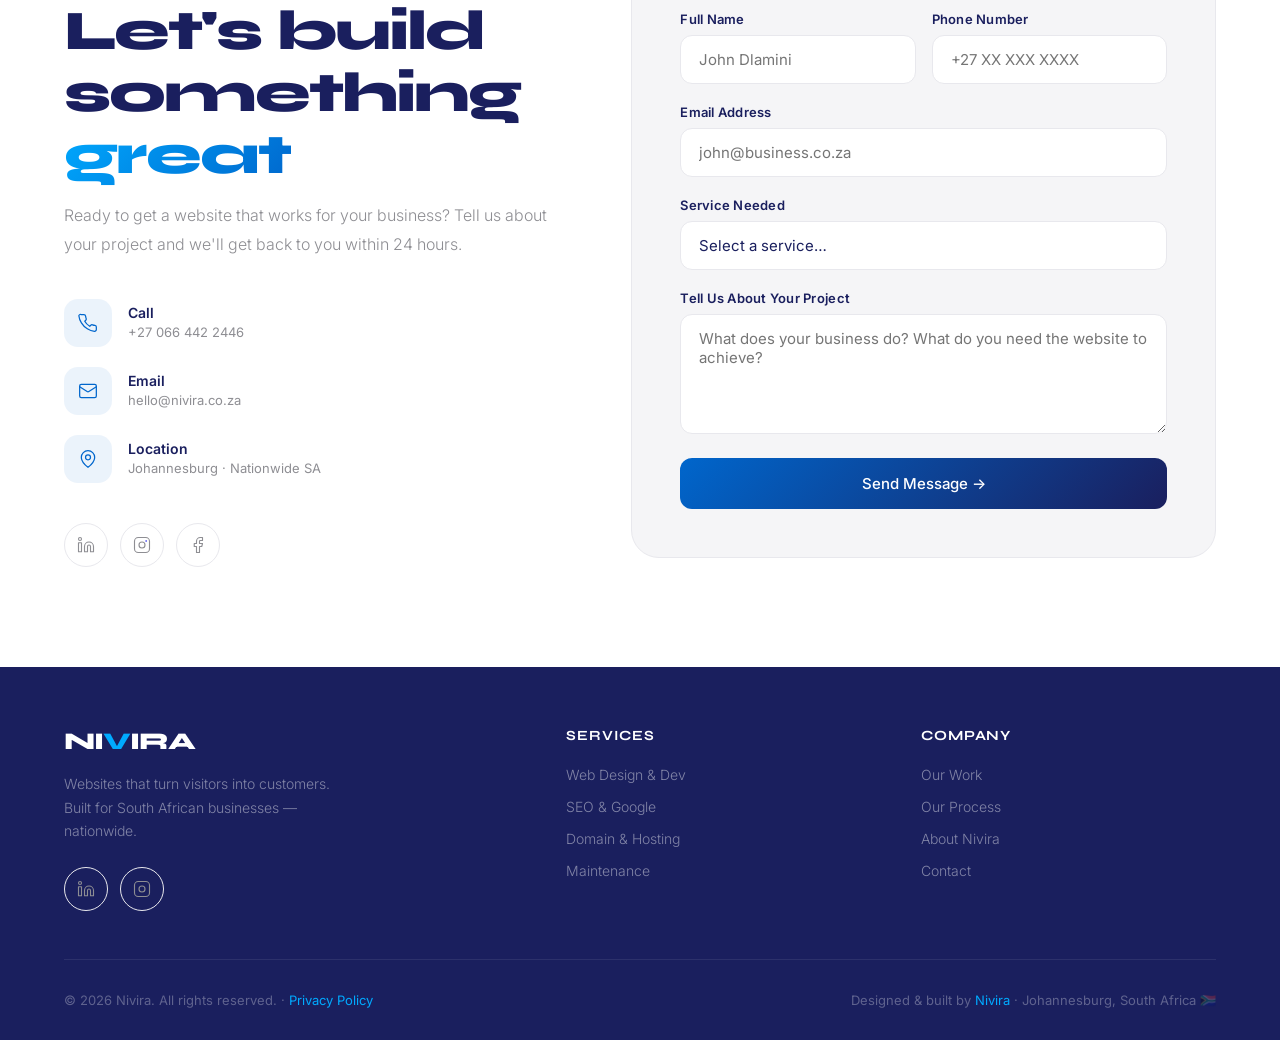
==== commit 1c913e8e: "Add files via upload software update" ====
--- a/index.html
+++ b/index.html
@@ -48,6 +48,9 @@
   </button>
 </nav>
 
+<!-- SCROLL PROGRESS BAR -->
+<div class="scroll-progress" id="scrollProgress"></div>
+
 <!-- HERO -->
 <section class="hero" id="home">
   <div class="hero-bg">
@@ -75,7 +78,7 @@
       We build websites
       <span class="line2" id="swapText">that convert.</span>
     </h1>
-    <p>
+    <p class="hero-sub">
       <strong>Nivira</strong> crafts high-performance websites for South African businesses.
       From design to deployment — we handle everything so you can focus on what you do best.
     </p>
@@ -238,14 +241,31 @@
       <img src="images/cover-copy.jpg" alt="BS Appliance Expect Repair" class="bento-img">
       <div class="bento-gradient"></div>
       <div class="bento-content">
-        <div class="bento-tag">Local Business · Johannesburg</div>
-        <div class="bento-title">BS Appliance Expect Repair</div>
-        <div class="bento-desc">Full business website for a Johannesburg appliance repair company. SEO-optimised, POPIA-compliant, with working contact forms and Google Search Console setup.</div>
-        <div class="bento-footer">
-          <div class="bento-tech">
-            <span>Forms</span><span>SEO</span><span>DNS Setup</span><span>POPIA</span>
-          </div>
-          <a href="https://www.bsapplianceexpectrepairs.co.za" target="_blank" class="bento-link">View Live →</a>
+        <div class="bento-static">
+          <div class="bento-tag">Local Business · Johannesburg</div>
+          <div class="bento-title">BS Appliance Expect Repair</div>
+        </div>
+        <div class="bento-hover-reveal">
+          <div class="bento-case-study">
+            <div class="case-row">
+              <span class="case-label">Problem</span>
+              <span class="case-value">No online presence — customers couldn't find or contact them</span>
+            </div>
+            <div class="case-row">
+              <span class="case-label">Built</span>
+              <span class="case-value">Full multi-page site — SEO, POPIA-compliant forms, domain transfer & SSL</span>
+            </div>
+            <div class="case-row">
+              <span class="case-label">Result</span>
+              <span class="case-value">Live & ranking on Google within weeks of launch</span>
+            </div>
+          </div>
+          <div class="bento-footer">
+            <div class="bento-tech">
+              <span>Forms</span><span>SEO</span><span>DNS Setup</span><span>POPIA</span>
+            </div>
+            <a href="https://www.bsapplianceexpectrepairs.co.za" target="_blank" class="bento-link">View Live →</a>
+          </div>
         </div>
       </div>
     </div>
@@ -257,14 +277,18 @@
         <img src="images/shutterstock_313680314.jpg" alt="Eccentric Salon" class="bento-img">
         <div class="bento-gradient"></div>
         <div class="bento-content">
-          <div class="bento-tag">Beauty & Lifestyle</div>
-          <div class="bento-title">Eccentric Salon</div>
-          <div class="bento-desc">Premium salon website with booking integration, gallery, and full SEO setup.</div>
-          <div class="bento-footer">
-            <div class="bento-tech">
-              <span>Booking</span><span>Gallery</span><span>SEO</span>
-            </div>
-            <a href="#contact" class="bento-link">Coming Soon →</a>
+          <div class="bento-static">
+            <div class="bento-tag">Beauty & Lifestyle</div>
+            <div class="bento-title">Eccentric Salon</div>
+          </div>
+          <div class="bento-hover-reveal">
+            <div class="bento-desc">Premium salon website with booking integration, gallery, and full SEO setup.</div>
+            <div class="bento-footer">
+              <div class="bento-tech">
+                <span>Booking</span><span>Gallery</span><span>SEO</span>
+              </div>
+              <a href="#contact" class="bento-link">Coming Soon →</a>
+            </div>
           </div>
         </div>
       </div>
@@ -272,14 +296,18 @@
       <div class="bento-card bento-cta reveal reveal-delay-2">
         <div class="bento-cta-bg"></div>
         <div class="bento-content">
-          <div class="bento-tag" style="color:var(--gold);">Your Business</div>
-          <div class="bento-title" style="color:var(--white);">Your Next Site</div>
-          <div class="bento-desc" style="color:rgba(255,255,255,0.65);">Ready to build something great? We're taking on new clients across South Africa.</div>
-          <div class="bento-footer">
-            <div class="bento-tech bento-tech-dark">
-              <span>Any Industry</span><span>Nationwide</span>
-            </div>
-            <a href="#contact" class="bento-link bento-link-gold">Start Here →</a>
+          <div class="bento-static">
+            <div class="bento-tag" style="color:var(--gold);">Your Business</div>
+            <div class="bento-title" style="color:var(--white);">Your Next Site</div>
+          </div>
+          <div class="bento-hover-reveal">
+            <div class="bento-desc" style="color:rgba(255,255,255,0.65);">Ready to build something great? We're taking on new clients across South Africa.</div>
+            <div class="bento-footer">
+              <div class="bento-tech bento-tech-dark">
+                <span>Any Industry</span><span>Nationwide</span>
+              </div>
+              <a href="#contact" class="bento-link bento-link-gold">Start Here →</a>
+            </div>
           </div>
         </div>
       </div>
@@ -327,7 +355,7 @@
       
       <div class="about-img-wrap">
         
-        <div class="about-pattern"> <img src="images/pexels-mikael-blomkvist-6476580.jpg"></div>
+        <div class="about-pattern"> <img src="images/pexels-mikael-blomkvist-6476573.jpg"></div>
        
         <div class="about-center-card">
           <div class="about-logo-display">NI<span style="color:var(--cyan)">V</span>IRA</div>
@@ -390,6 +418,7 @@
 
 <!-- TESTIMONIAL -->
 <section class="testimonial">
+  <div class="testi-bg-overlay"></div>
   <div class="testi-inner reveal">
     <span class="quote-mark">"</span>
     <p class="testi-text">"The new website is night and day compared to the old one. It loads fast, looks professional, and we're already getting enquiries through the contact form."</p>
--- a/style.css
+++ b/style.css
@@ -329,6 +329,7 @@
   width: 100%;
   height: 100%;
   background: rgba(31, 31, 31, 0.534);
+  backdrop-filter: blur(6px);
   z-index: 1;
 }
 
@@ -620,10 +621,25 @@
   background:linear-gradient(135deg,var(--blue),var(--navy));
   opacity:0;transition:opacity 0.4s ease;
 }
+/* shimmer line sweep on hover */
+.service-card::after{
+  content:'';position:absolute;
+  top:0;left:-100%;
+  width:60%;height:100%;
+  background:linear-gradient(
+    90deg,
+    transparent,
+    rgba(255,255,255,0.07),
+    transparent
+  );
+  transition:left 0.6s ease;
+  z-index:2;pointer-events:none;
+}
+.service-card:hover::after{left:150%;}
 .service-card:hover::before{opacity:1;}
 .service-card:hover{
-  transform:translateY(-6px);
-  box-shadow:0 32px 64px rgba(26,31,94,0.2);
+  transform:translateY(-8px);
+  box-shadow:0 32px 64px rgba(0,102,204,0.25), 0 0 0 1px rgba(0,170,255,0.15);
   border-color:transparent;
 }
 .service-card:hover .service-num,
@@ -765,6 +781,25 @@
   justify-content:flex-end;
   padding:32px;
   z-index:2;
+}
+.bento-static{
+  margin-bottom:0;
+  transition:margin-bottom 0.4s ease;
+}
+.bento-hover-reveal{
+  max-height:0;
+  overflow:hidden;
+  opacity:0;
+  transform:translateY(12px);
+  transition:max-height 0.45s ease, opacity 0.35s ease, transform 0.35s ease;
+}
+.bento-card:hover .bento-hover-reveal{
+  max-height:300px;
+  opacity:1;
+  transform:translateY(0);
+}
+.bento-card:hover .bento-static{
+  margin-bottom:16px;
 }
 .bento-tag{
   font-size:11px;font-weight:600;
@@ -814,6 +849,29 @@
   background:rgba(0,170,255,0.1);
   border-color:rgba(0,170,255,0.2);
   color:rgba(255,255,255,0.75);
+}
+/* Case study rows */
+.bento-case-study{
+  display:flex;flex-direction:column;
+  gap:10px;
+  margin-bottom:20px;
+}
+.case-row{
+  display:grid;
+  grid-template-columns:72px 1fr;
+  gap:12px;
+  align-items:baseline;
+}
+.case-label{
+  font-size:10px;font-weight:700;
+  text-transform:uppercase;letter-spacing:0.1em;
+  color:var(--gold);
+  padding-top:2px;
+}
+.case-value{
+  font-size:13px;font-weight:400;
+  color:rgba(255,255,255,0.7);
+  line-height:1.5;
 }
 .bento-link{
   white-space:nowrap;
@@ -949,7 +1007,7 @@
 }
 .about-logo-display{
   font-family:'Syne',sans-serif;
-  font-size:40px;font-weight:800;
+  font-size:35px;font-weight:800;
   background:linear-gradient(135deg,var(--cyan),var(--navy));
   -webkit-background-clip:text;-webkit-text-fill-color:transparent;
   background-clip:text;
@@ -1017,26 +1075,53 @@
 }
 
 /* ── TESTIMONIAL ───────────────────────────────── */
+/* ── SCROLL PROGRESS BAR ───────────────────────── */
+.scroll-progress{
+  position:fixed;top:0;left:0;
+  height:3px;width:0%;
+  background:linear-gradient(90deg,var(--gold),var(--cyan));
+  z-index:10000;
+  transition:width 0.1s linear;
+  border-radius:0 2px 2px 0;
+}
+
+/* ── TESTIMONIAL ───────────────────────────────── */
 .testimonial{
-  background:var(--offwhite);
-  border-top:1px solid var(--grey);
-  border-bottom:1px solid var(--grey);
+  position:relative;
+  background-image:url('images/pexels-mikael-blomkvist-6476580.jpg');
+  background-size:cover;
+  background-position:center;
+  background-attachment:fixed;
+  border-top:none;
+  border-bottom:none;
+  overflow:hidden;
+}
+.testi-bg-overlay{
+  position:absolute;inset:0;
+  background:linear-gradient(
+    135deg,
+    rgba(10,15,50,0.88) 0%,
+    rgba(0,20,60,0.82) 50%,
+    rgba(10,15,50,0.92) 100%
+  );
+  z-index:1;
 }
 .testi-inner{
   max-width:800px;margin:0 auto;
   text-align:center;
+  position:relative;z-index:2;
 }
 .quote-mark{
   font-family:'Syne',sans-serif;
   font-size:120px;line-height:0.6;
-  color:var(--cyan);opacity:0.2;
+  color:var(--gold);opacity:0.35;
   margin-bottom:24px;
   display:block;
 }
 .testi-text{
   font-family:'Syne',sans-serif;
   font-size:clamp(22px,3vw,32px);
-  font-weight:600;color:var(--navy);
+  font-weight:600;color:var(--white);
   line-height:1.4;letter-spacing:-0.5px;
   margin-bottom:40px;
 }
@@ -1050,21 +1135,23 @@
   display:flex;align-items:center;justify-content:center;
   font-family:'Syne',sans-serif;
   font-size:18px;font-weight:800;color:var(--white);
+  border:2px solid rgba(255,255,255,0.2);
 }
 .testi-avatar img{
   width:52px;height:52px;border-radius:50%;
 }
 .testi-info strong{
   display:block;font-size:15px;
-  font-weight:600;color:var(--navy);
+  font-weight:600;color:var(--white);
 }
 .testi-info span{
-  font-size:13px;color:var(--midgrey);
+  font-size:13px;color:rgba(255,255,255,0.55);
 }
 .testi-stars{
   display:flex;gap:4px;margin-top:6px;
 }
 .star{color:var(--gold);font-size:14px;}
+
 
 /* ── FAQ ───────────────────────────────────────── */
 .faq{background:var(--white);}
@@ -1367,6 +1454,9 @@
   .faq-answer-inner{padding:0 24px 20px;}
   .bento-content{padding:24px;}
   .bento-featured .bento-title{font-size:22px;}
+  .bento-title{  margin-bottom:0.3px;}
+  .bento-desc{  margin-bottom:10px;}
+  .bento-right .bento-card{min-height:240px;}
 }
 
 
